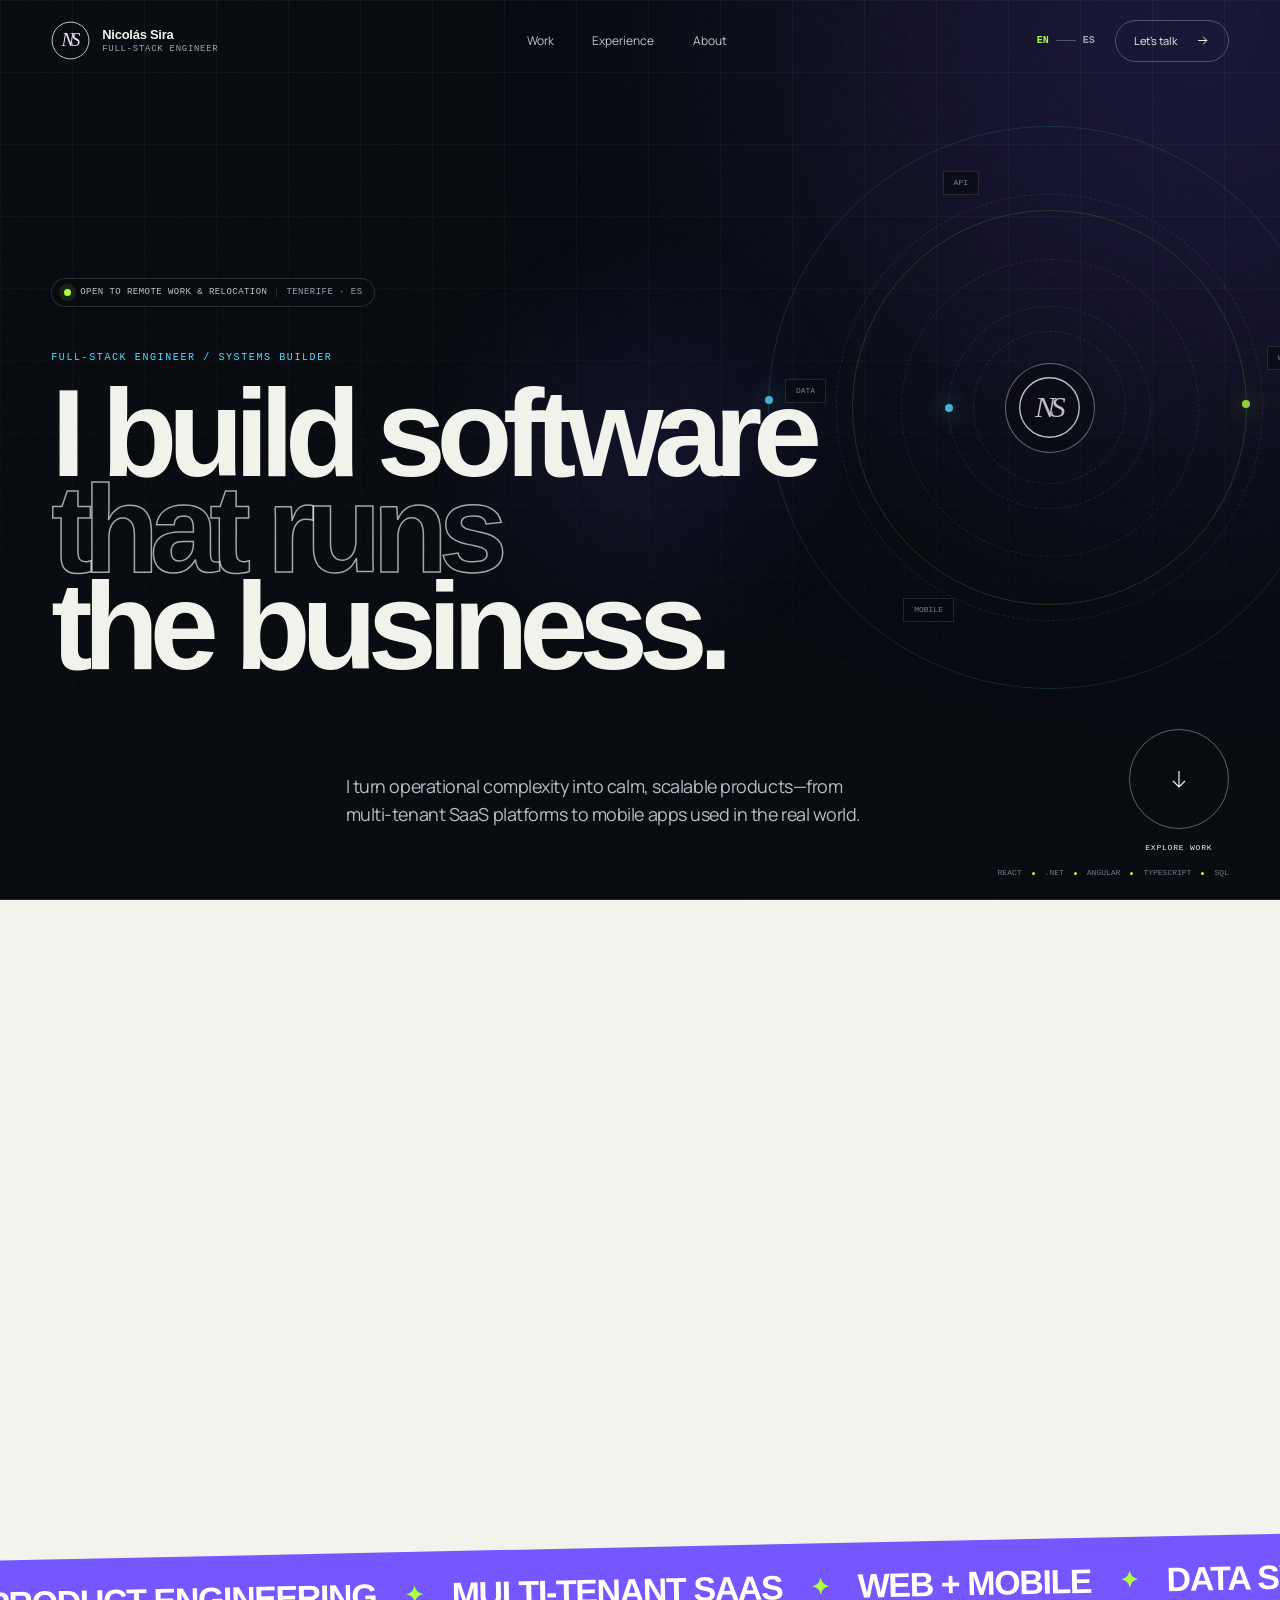
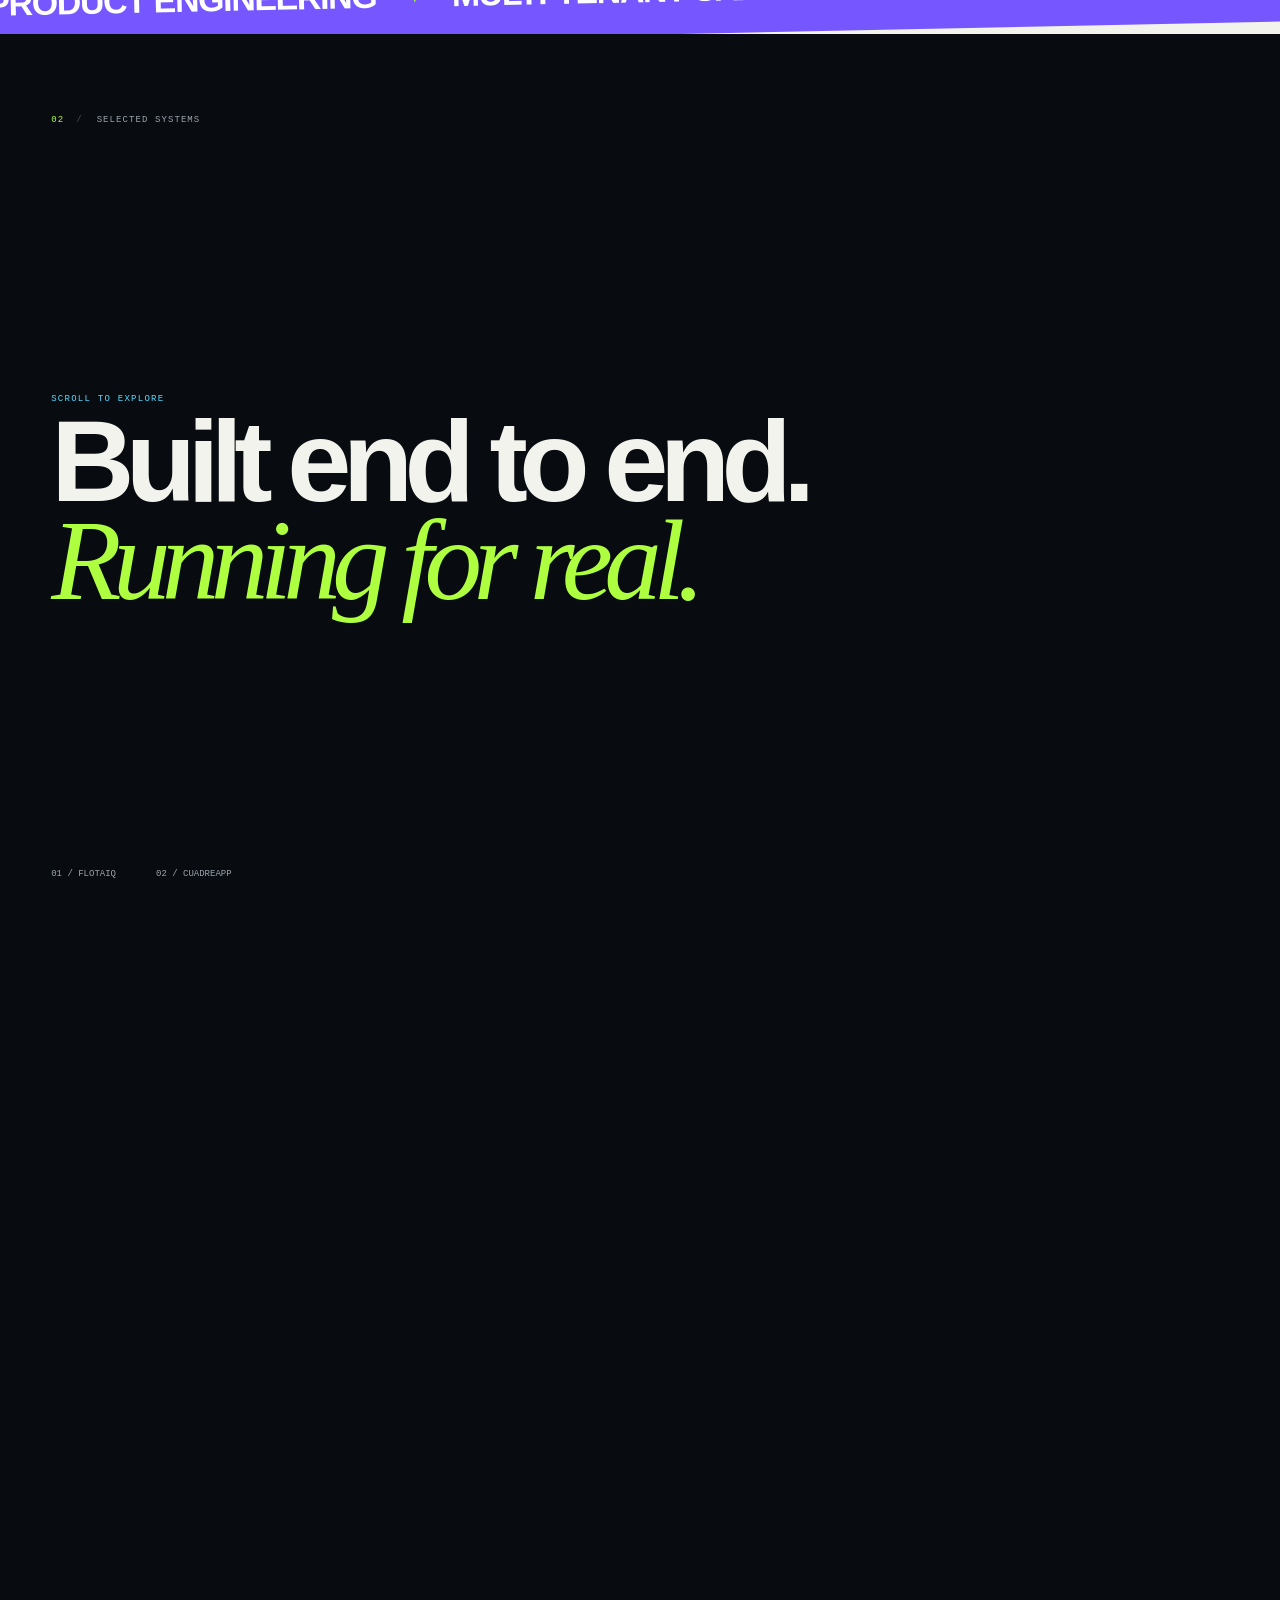
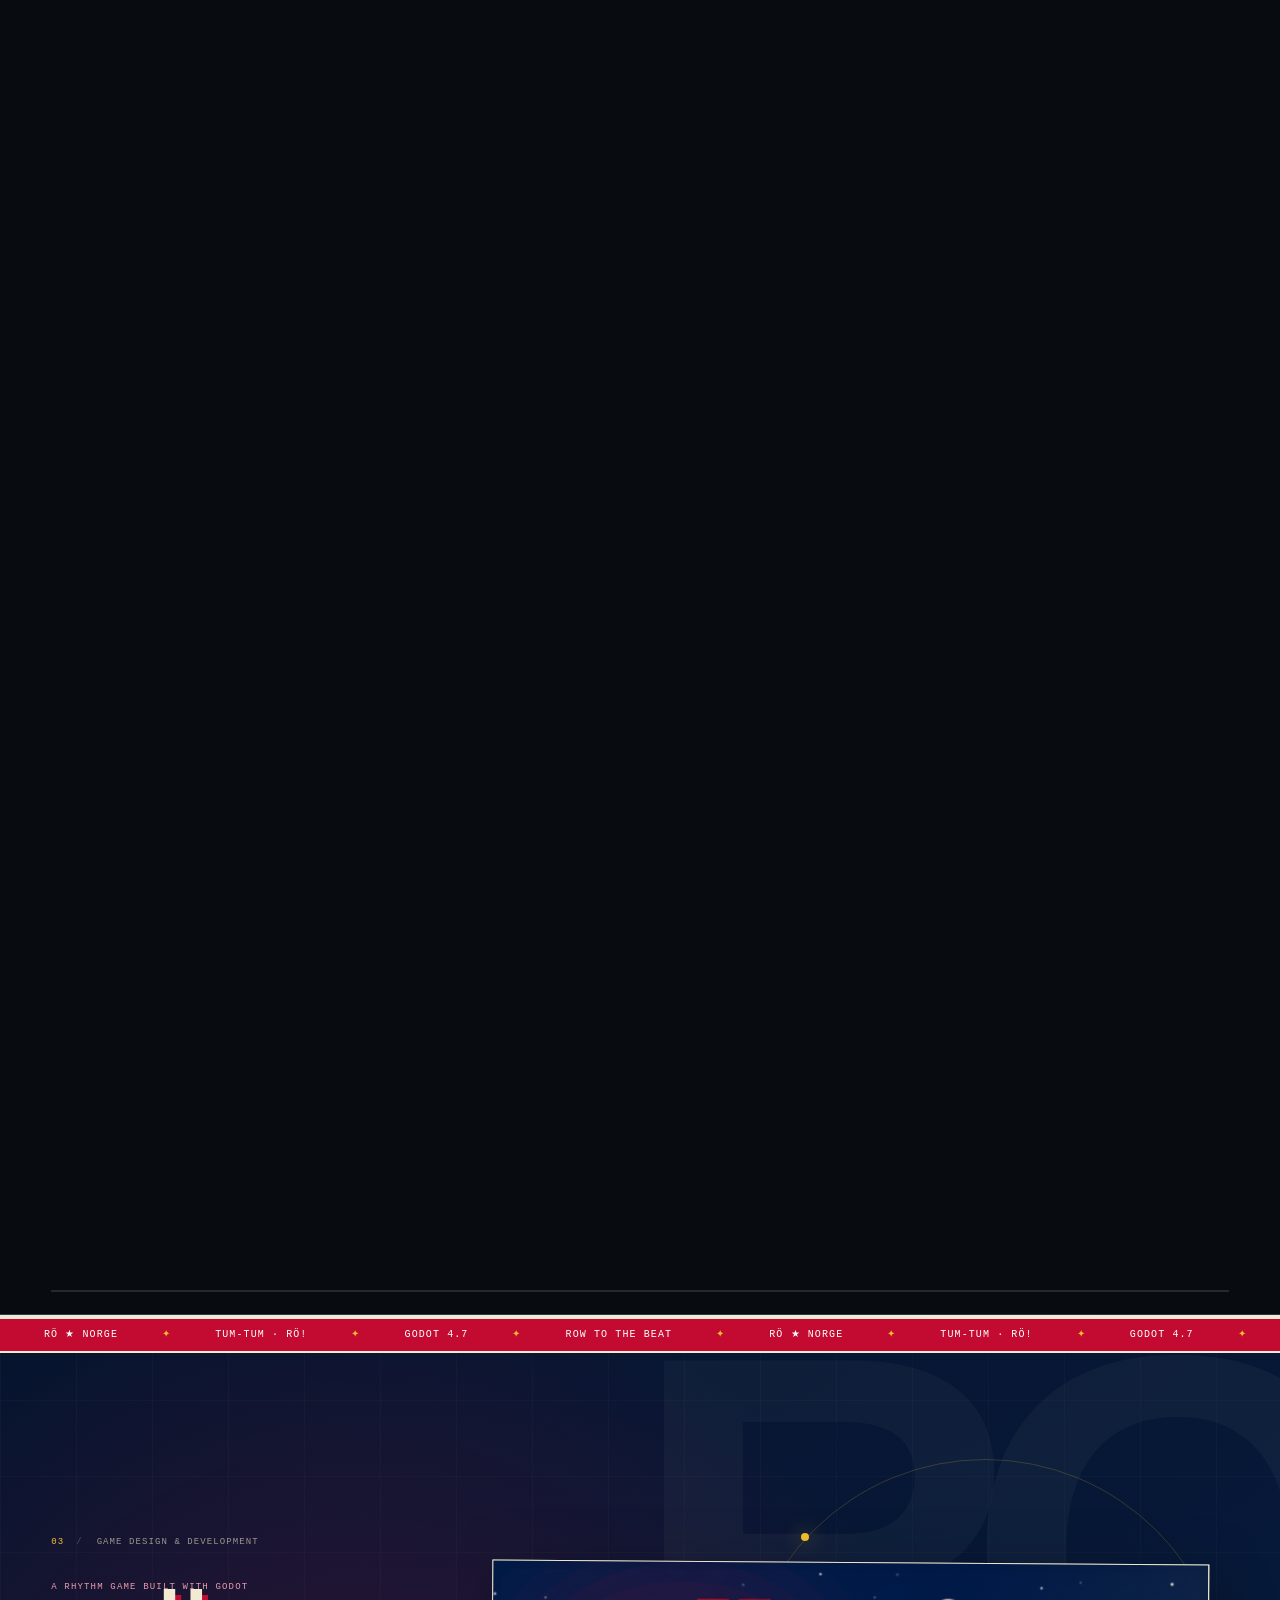
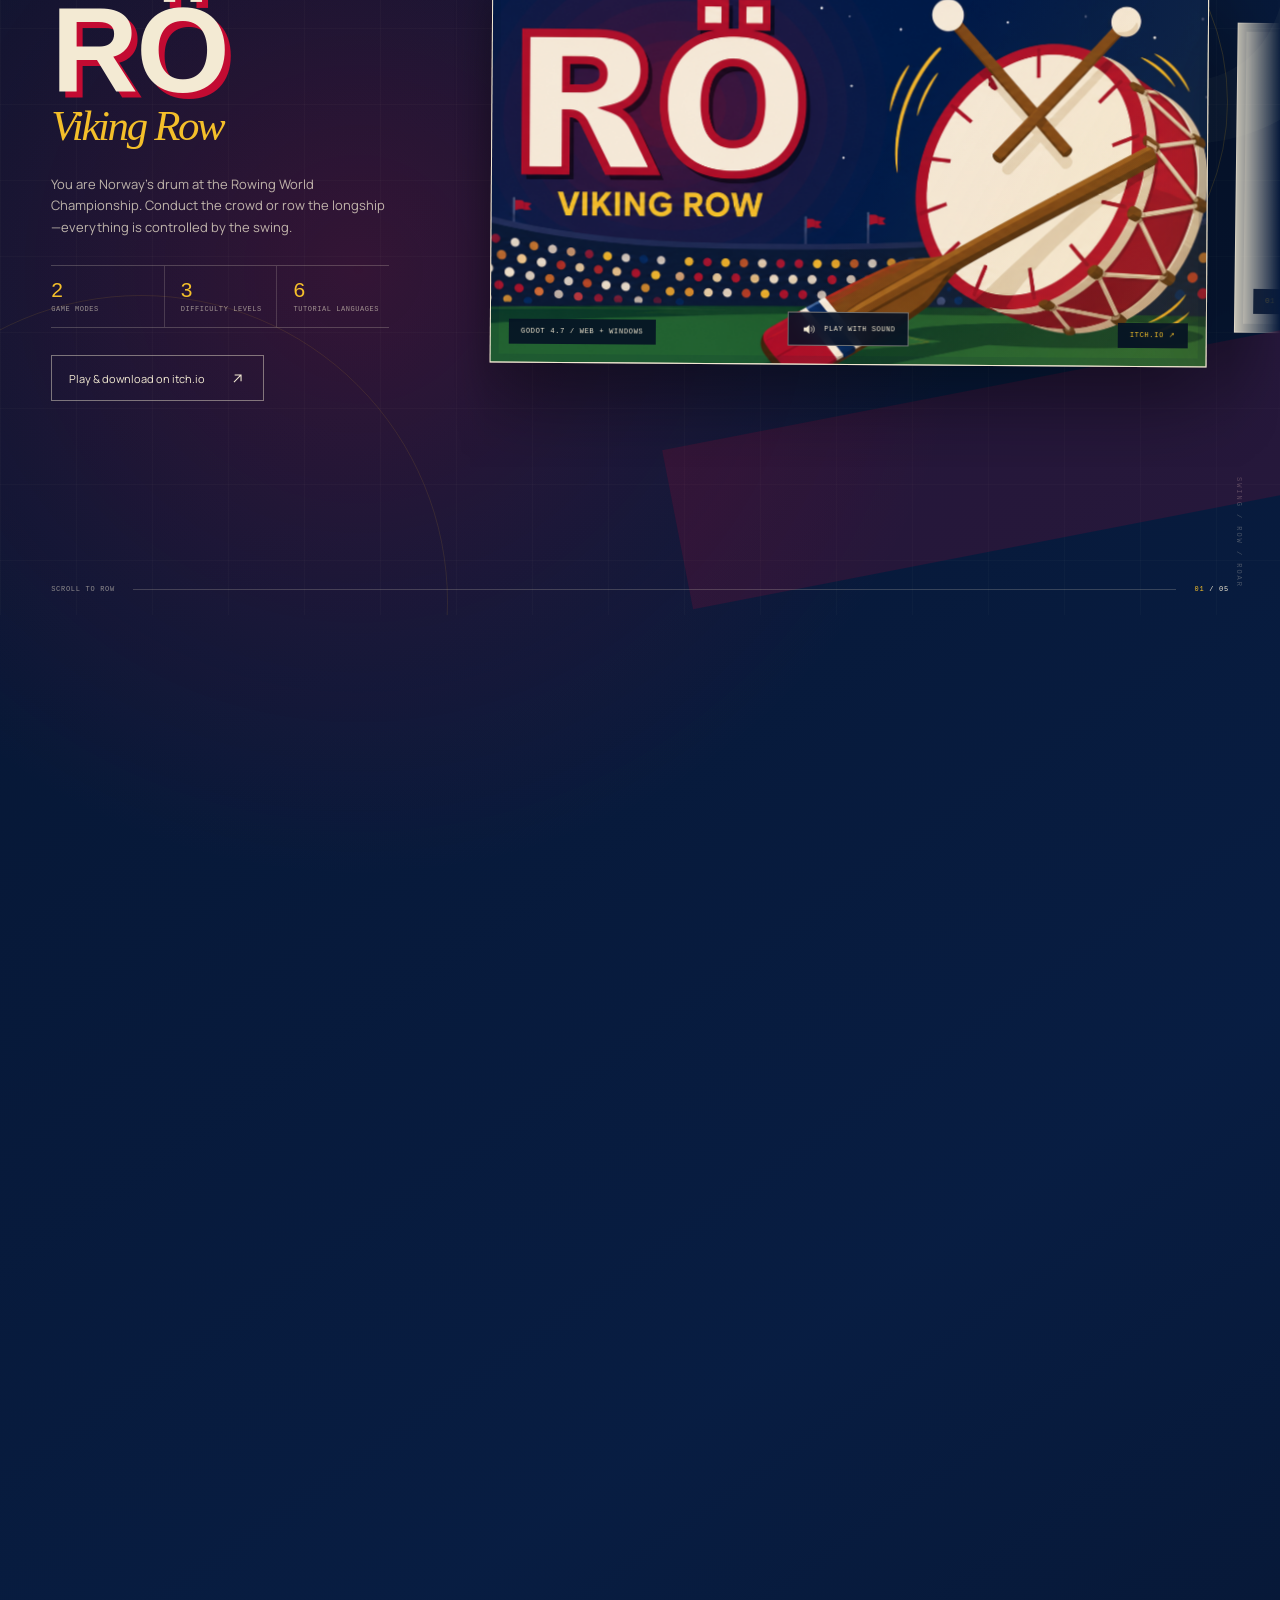
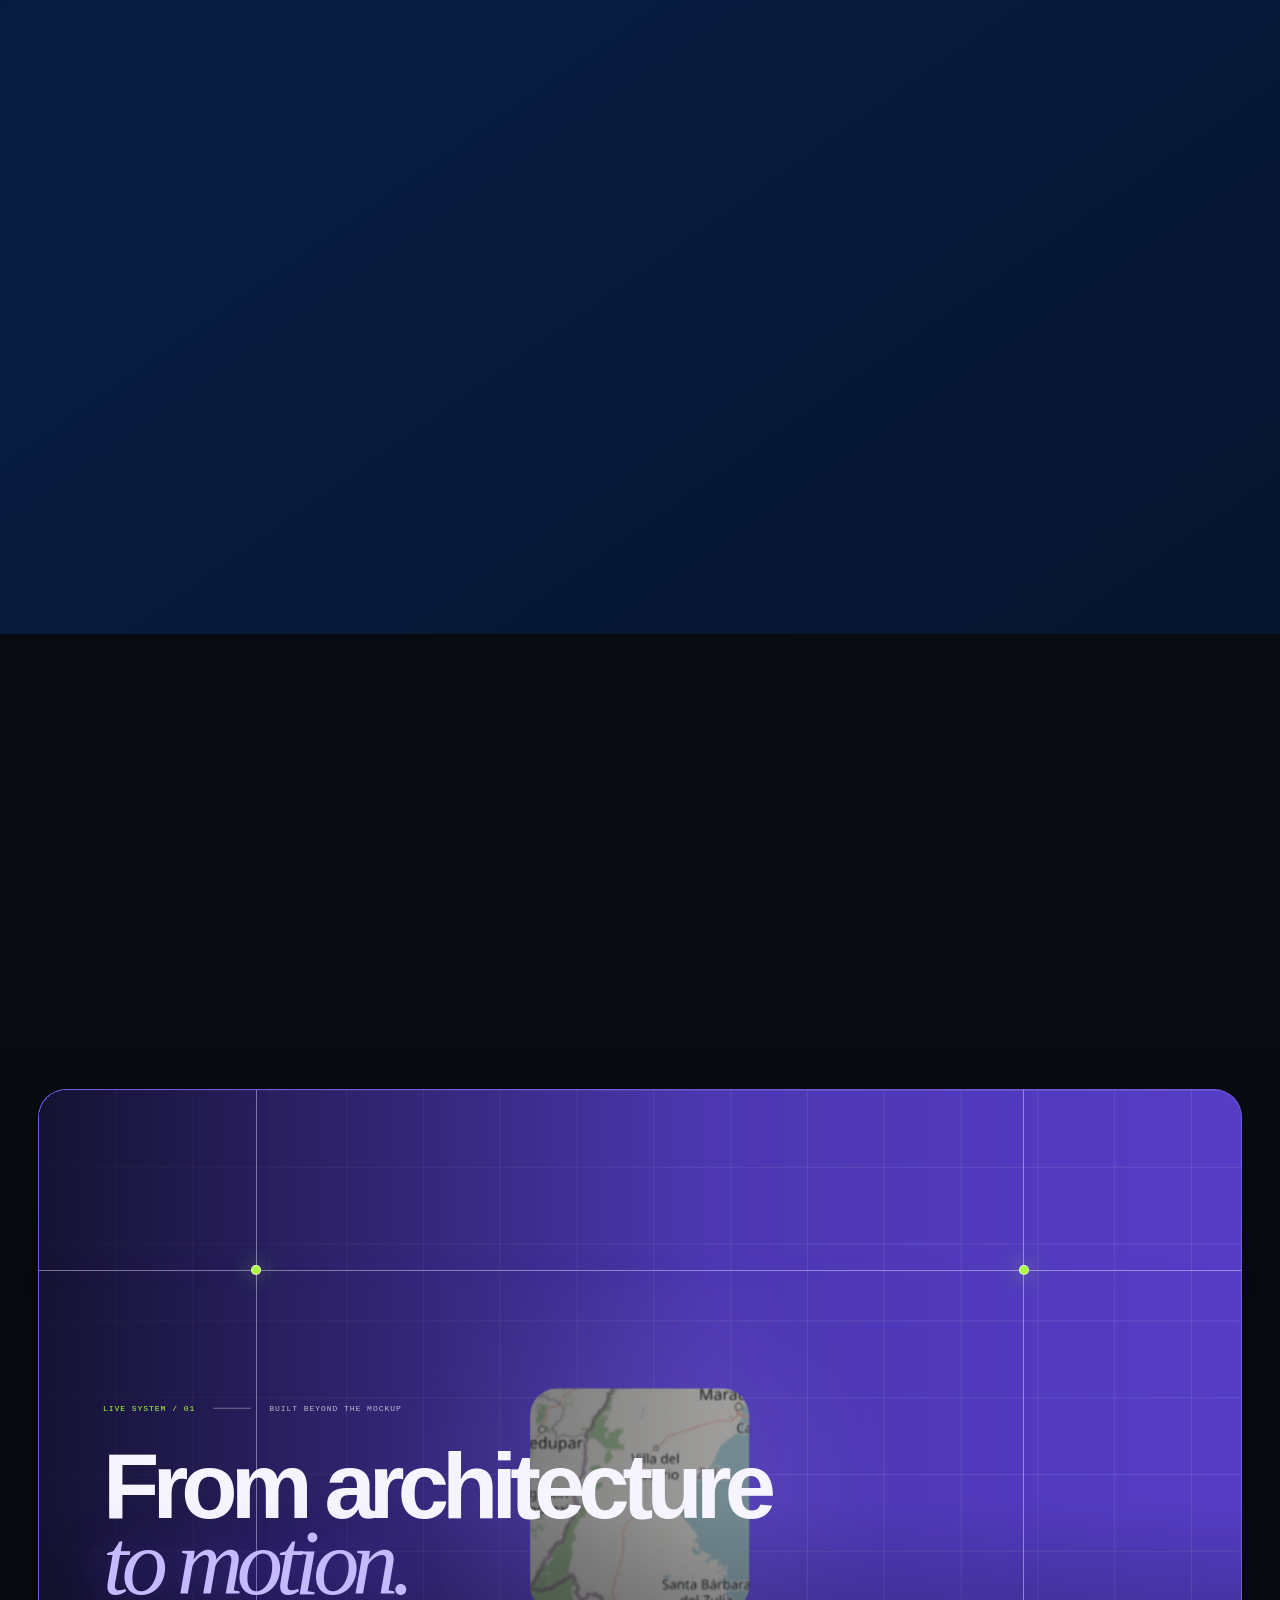
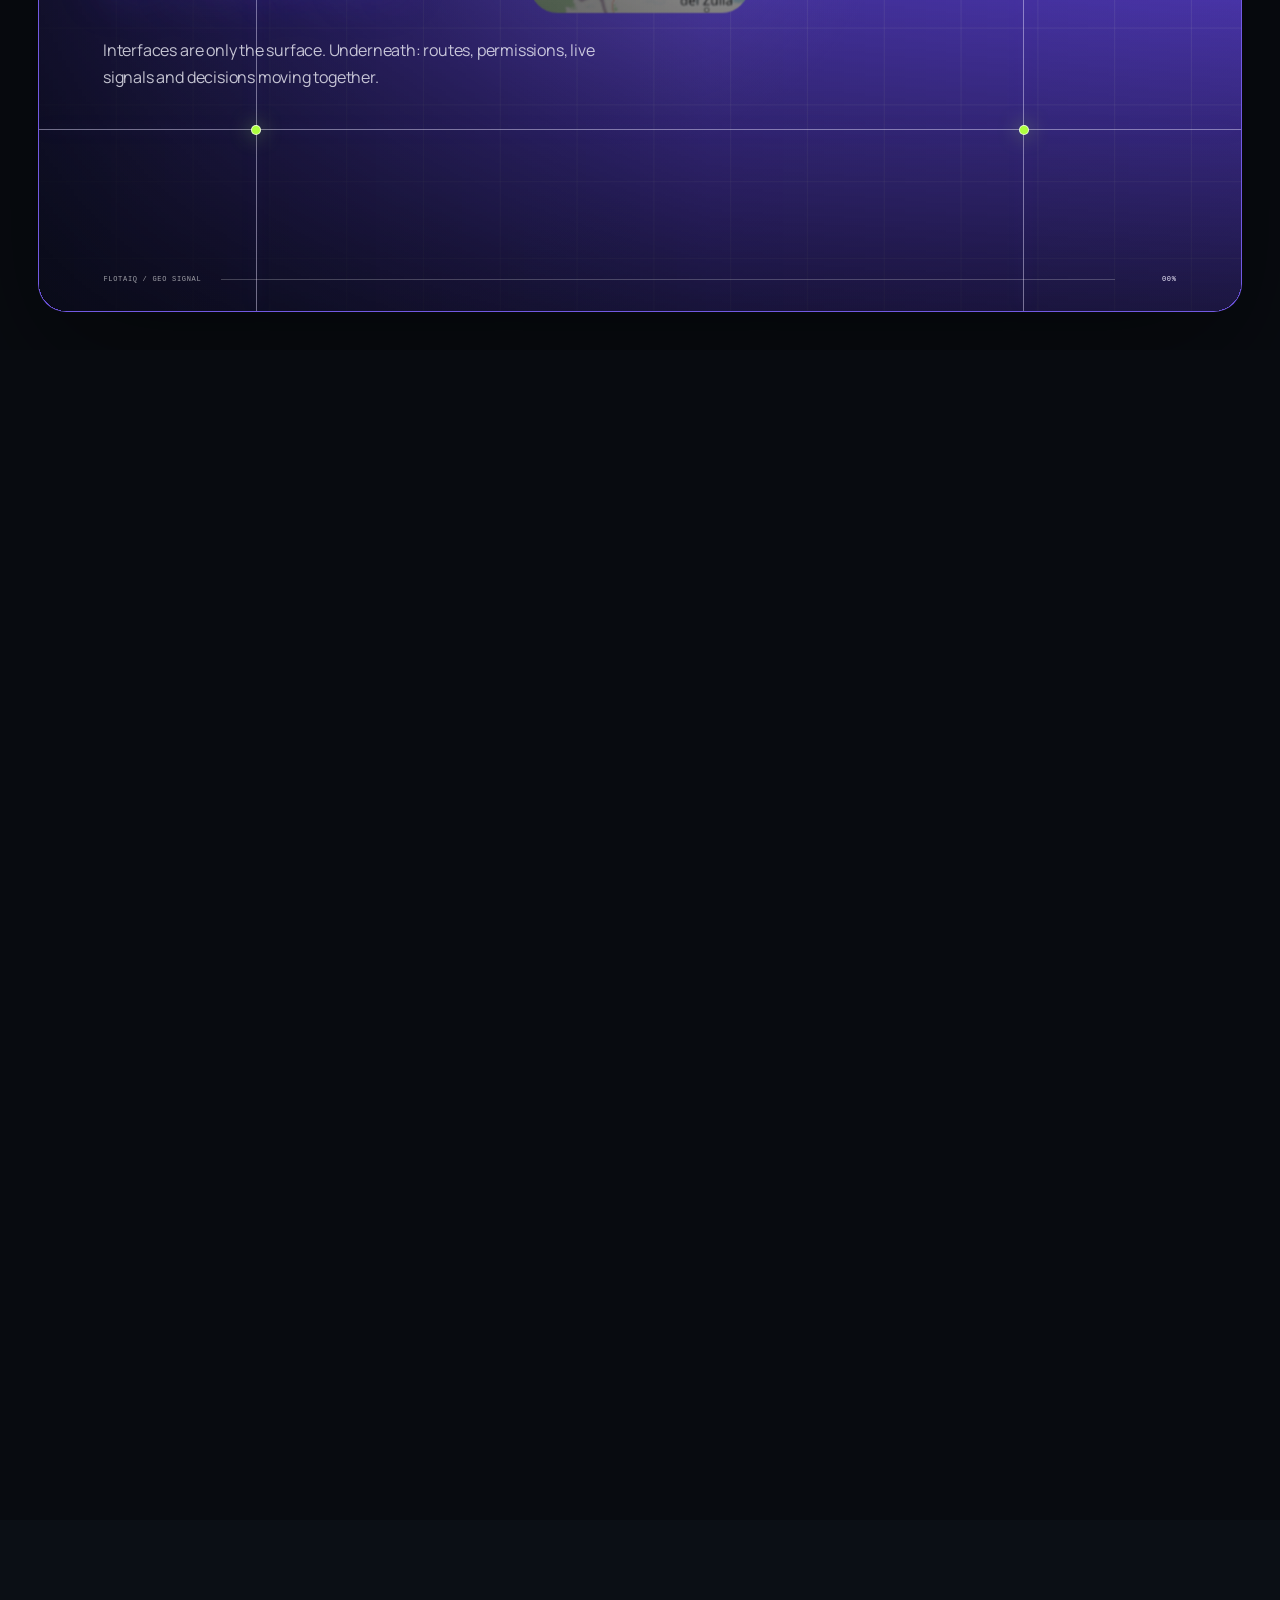
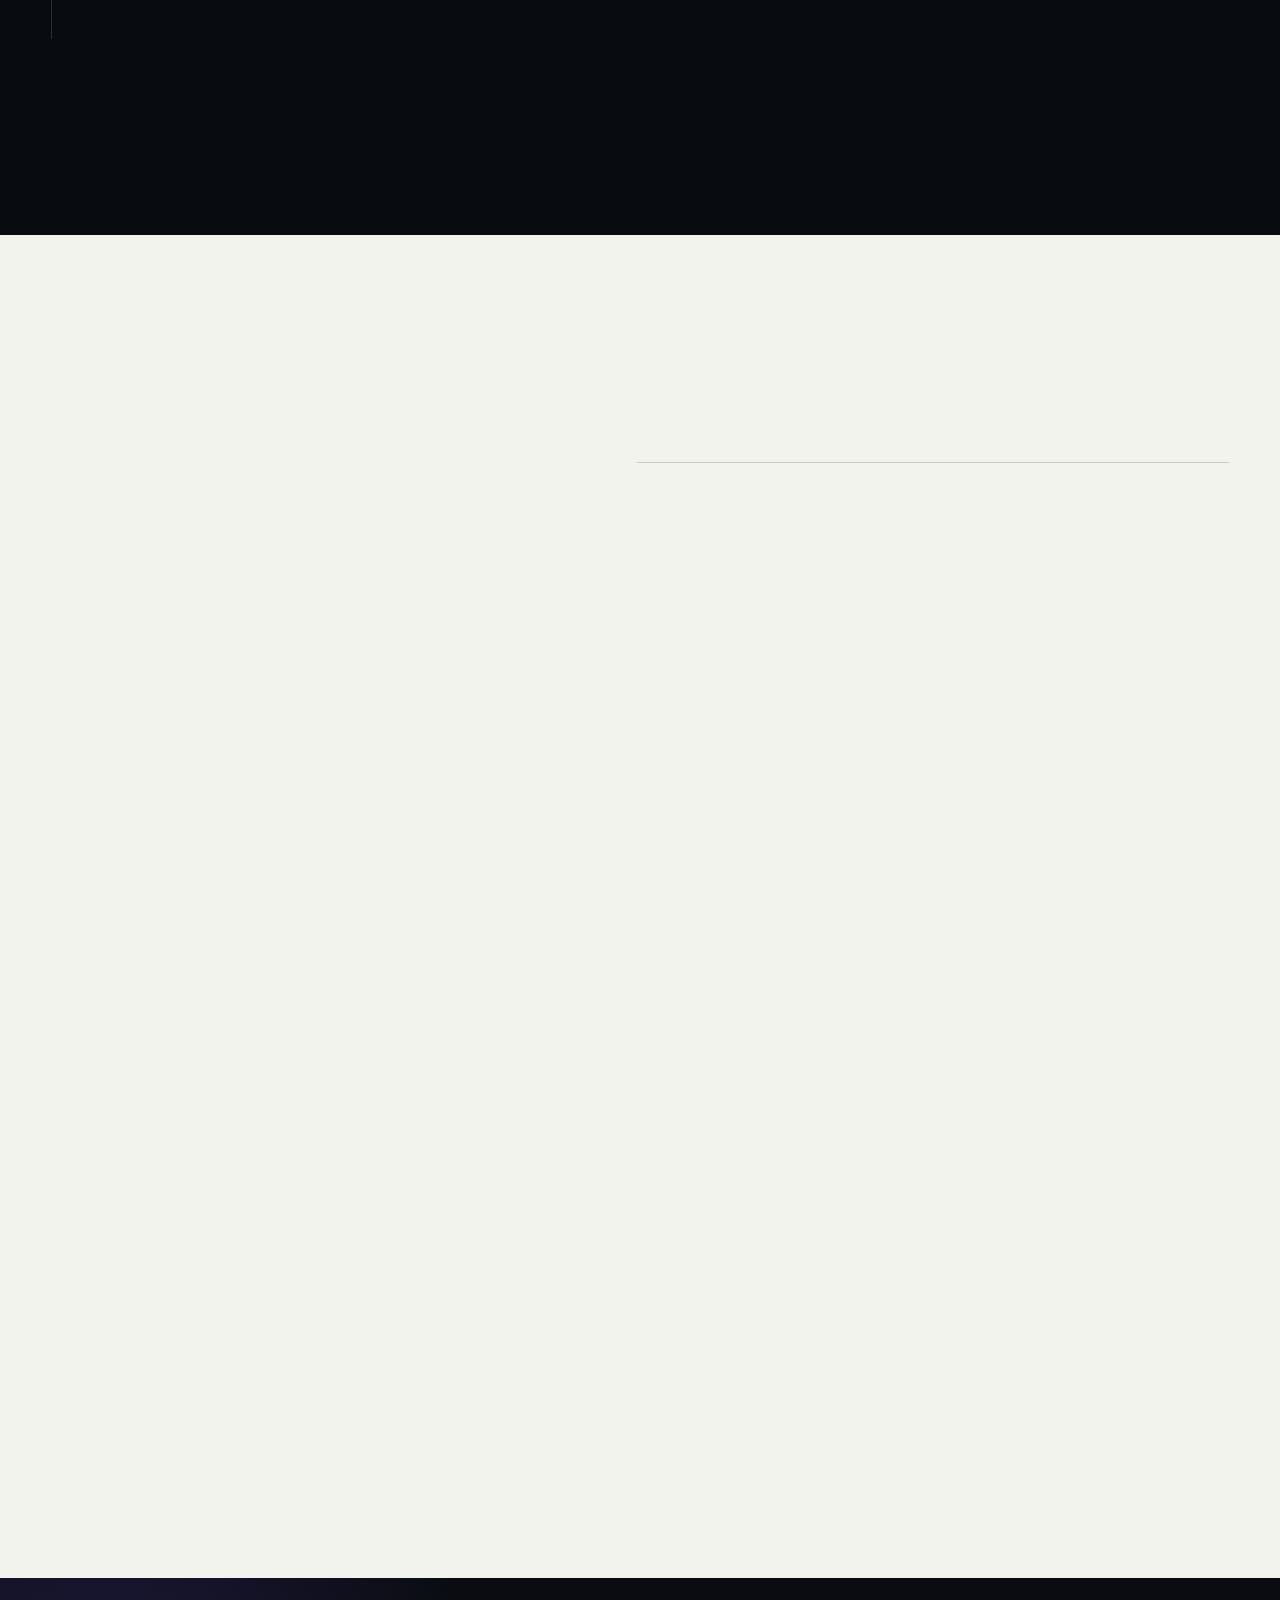
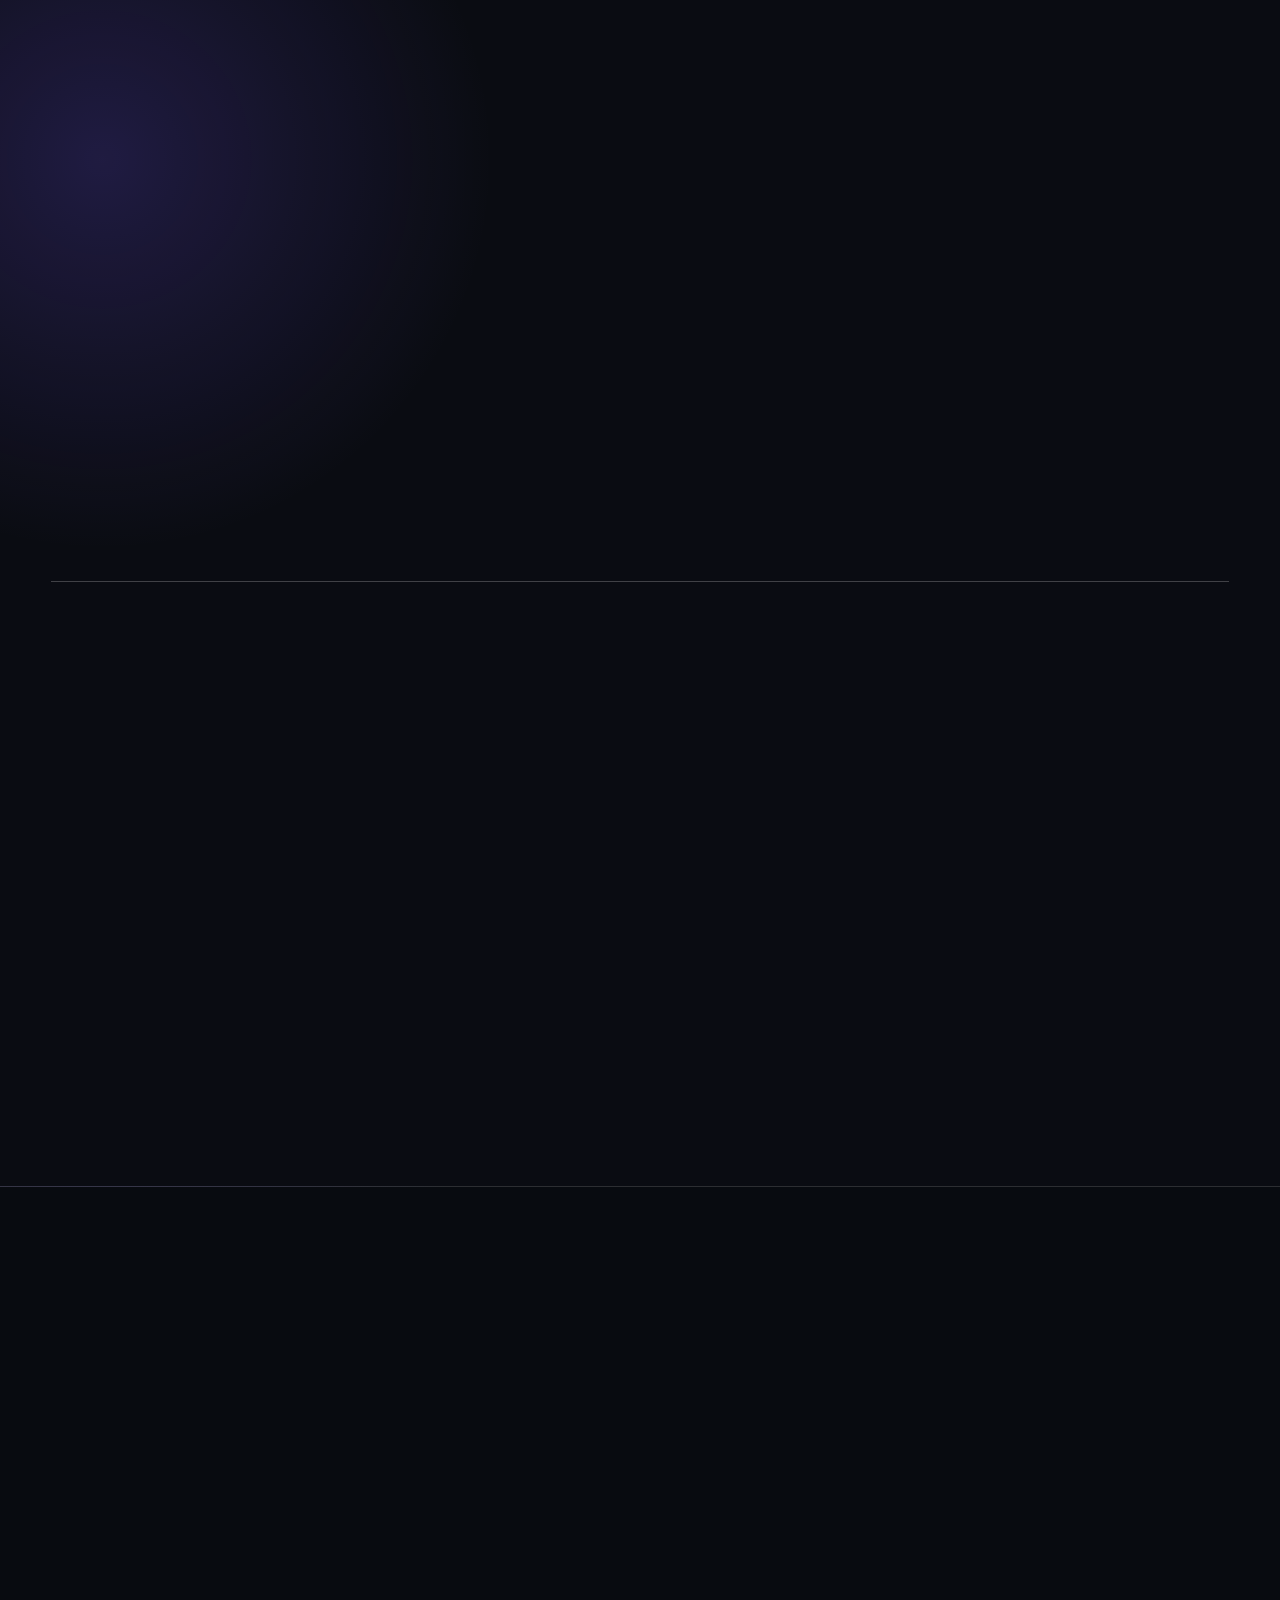
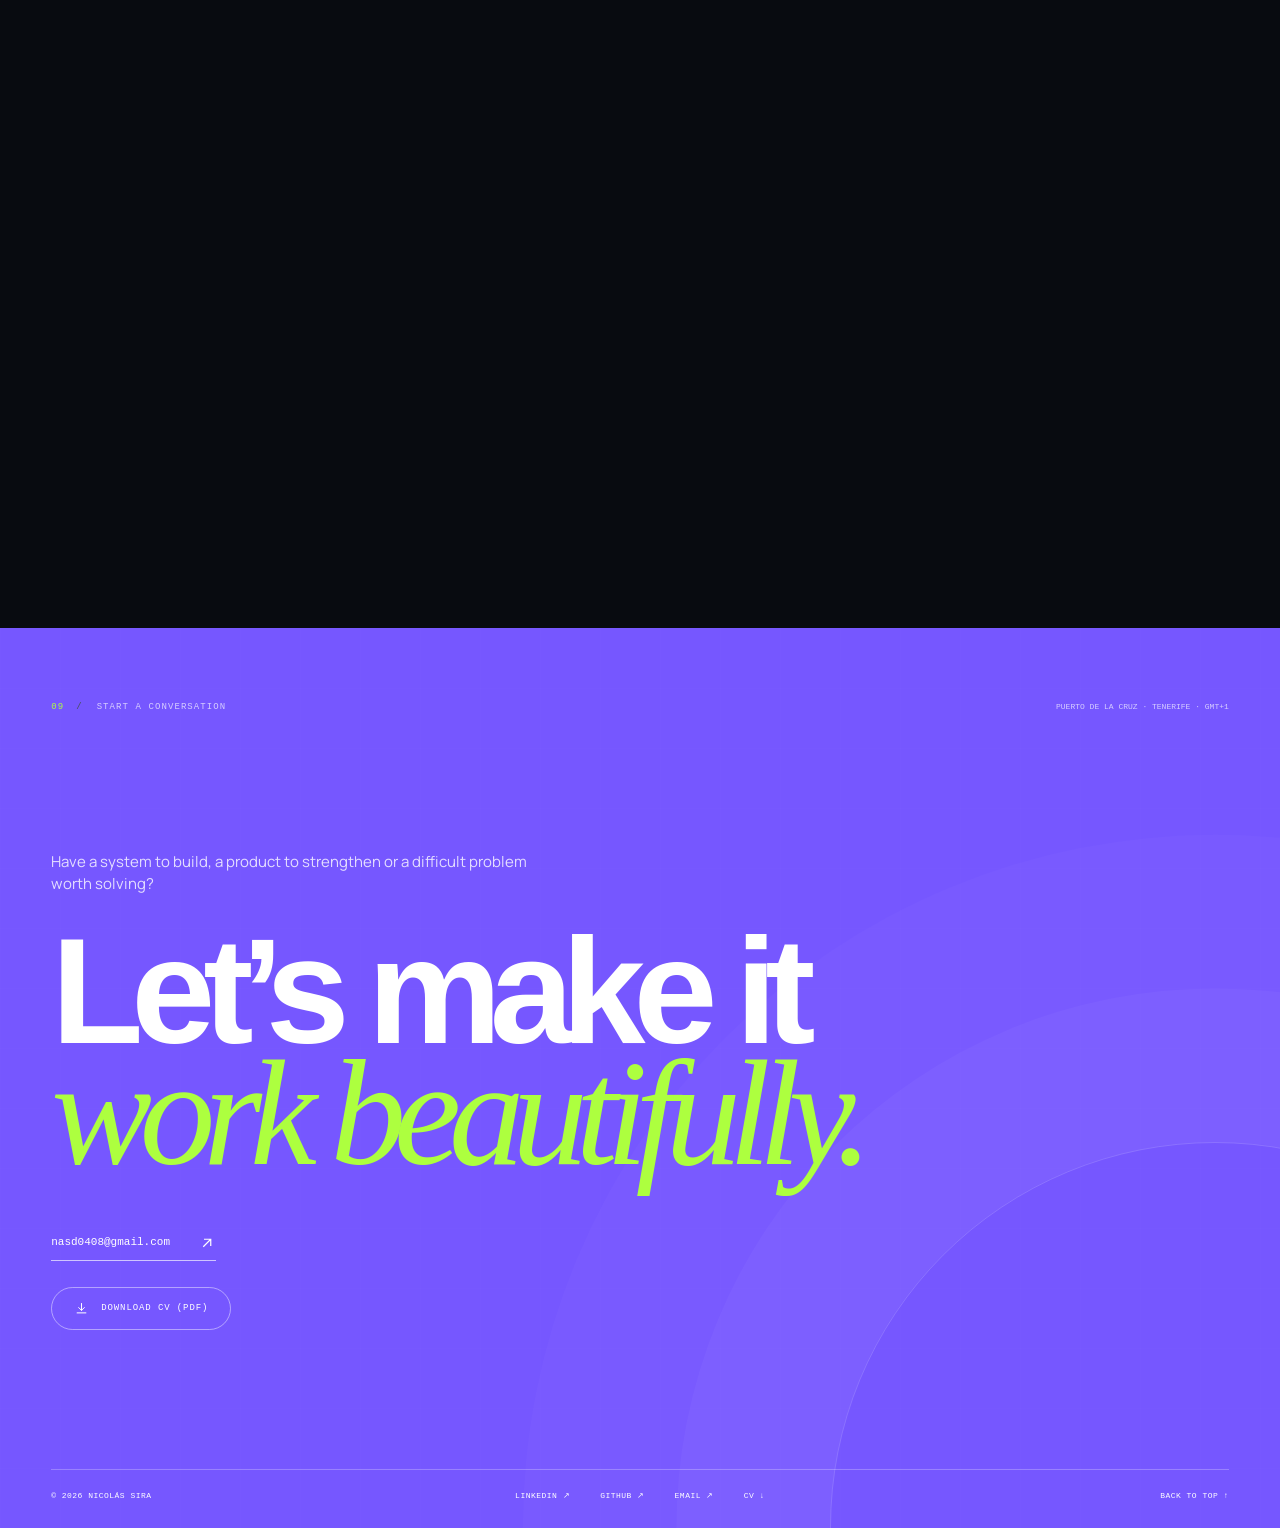
==== index.html @ 5dd97cb7 "Update Vika portfolio link and add CV download Point the editorial portfolio case to its new domain," ====
<!doctype html>
<html lang="en">
<head>
  <meta charset="utf-8">
  <meta name="viewport" content="width=device-width, initial-scale=1">
  <meta name="theme-color" content="#080b10">
  <meta name="description" content="Nicolás Sira — full-stack engineer building operational software, multi-tenant products and reliable digital systems.">
  <meta property="og:title" content="Nicolás Sira — Full-stack engineer">
  <meta property="og:description" content="I build software that runs the business.">
  <meta property="og:type" content="website">
  <meta property="og:url" content="https://nasd0408.github.io/nicolas-sira-portfolio/">
  <meta property="og:site_name" content="Nicolás Sira">
  <meta property="og:locale" content="en_US">
  <meta property="og:locale:alternate" content="es_ES">
  <meta property="og:image" content="https://nasd0408.github.io/nicolas-sira-portfolio/assets/og-image.png">
  <meta property="og:image:width" content="1200">
  <meta property="og:image:height" content="630">
  <meta property="og:image:alt" content="Nicolás Sira — Full-stack engineer. I build software that runs the business.">
  <meta name="twitter:card" content="summary_large_image">
  <meta name="twitter:title" content="Nicolás Sira — Full-stack engineer">
  <meta name="twitter:description" content="I build software that runs the business.">
  <meta name="twitter:image" content="https://nasd0408.github.io/nicolas-sira-portfolio/assets/og-image.png">
  <meta name="author" content="Nicolás Sira">
  <meta name="robots" content="index, follow">
  <title>Nicolás Sira — Full-stack engineer</title>
  <link rel="canonical" href="https://nasd0408.github.io/nicolas-sira-portfolio/">
  <link rel="icon" href="favicon.svg" type="image/svg+xml">
  <link rel="preconnect" href="https://fonts.googleapis.com">
  <link rel="preconnect" href="https://fonts.gstatic.com" crossorigin>
  <link href="https://fonts.googleapis.com/css2?family=Manrope:wght@400;500;600&display=swap" rel="stylesheet">
  <script>document.documentElement.classList.add("js", "is-loading");</script>
  <link rel="stylesheet" href="styles.css">
  <script src="script.js" defer></script>
  <script type="application/ld+json">
  {
    "@context": "https://schema.org",
    "@type": "Person",
    "name": "Nicolás Sira",
    "jobTitle": "Full-stack Engineer",
    "url": "https://nasd0408.github.io/nicolas-sira-portfolio/",
    "image": "https://nasd0408.github.io/nicolas-sira-portfolio/assets/og-image.png",
    "email": "nasd0408@gmail.com",
    "description": "Full-stack engineer building operational software, multi-tenant products and reliable digital systems.",
    "address": {
      "@type": "PostalAddress",
      "addressLocality": "Puerto de la Cruz",
      "addressRegion": "Tenerife",
      "addressCountry": "ES"
    },
    "alumniOf": {
      "@type": "CollegeOrUniversity",
      "name": "Universidad Centroccidental Lisandro Alvarado"
    },
    "knowsLanguage": ["Spanish", "English"],
    "knowsAbout": ["React", ".NET", "Angular", "TypeScript", "React Native", "Godot", "Game Development", "PostgreSQL", "SQL Server", "SignalR"],
    "sameAs": [
      "https://www.linkedin.com/in/nicolas-sira/",
      "https://github.com/nasd0408"
    ]
  }
  </script>
</head>
<body>
  <div class="site-loader" aria-hidden="true">
    <div class="loader-grid"></div>
    <div class="loader-meta">
      <span>PORTFOLIO / 2026</span>
      <span>NS — SYS.01</span>
    </div>
    <div class="loader-identity">
      <img src="assets/ns-mark.svg" alt="">
      <p>Nicolás Sira</p>
      <span>Full-stack systems engineer</span>
    </div>
    <div class="loader-status">
      <span>Initializing experience</span>
      <div class="loader-track"><i></i></div>
      <strong><span class="loader-count">00</span>%</strong>
    </div>
  </div>

  <a class="skip-link" href="#work">Skip to content</a>
  <div class="noise" aria-hidden="true"></div>
  <div class="cursor-glow" aria-hidden="true"></div>
  <div class="cursor-orb" aria-hidden="true"><span>OPEN</span></div>
  <div class="scroll-progress" aria-hidden="true"><span></span></div>

  <header class="site-header">
    <a class="brand" href="#top" aria-label="Nicolás Sira — home">
      <span class="brand-mark"><img src="assets/ns-mark.svg" alt=""></span>
      <span class="brand-status">
        <b>Nicolás Sira</b>
        <small data-i18n="nav.role">Full-stack engineer</small>
      </span>
    </a>

    <nav class="desktop-nav" aria-label="Primary navigation">
      <a href="#work" data-i18n="nav.work">Work</a>
      <a href="#experience" data-i18n="nav.experience">Experience</a>
      <a href="#about" data-i18n="nav.about">About</a>
    </nav>

    <div class="header-actions">
      <button class="lang-toggle" type="button" aria-label="Change language" aria-pressed="false">
        <span data-lang="en">EN</span>
        <i></i>
        <span data-lang="es">ES</span>
      </button>
      <a class="contact-pill" href="#contact">
        <span data-i18n="nav.contact">Let's talk</span>
        <svg viewBox="0 0 24 24" aria-hidden="true"><path d="M5 12h14M13 6l6 6-6 6"/></svg>
      </a>
    </div>
  </header>

  <main id="top">
    <section class="hero">
      <div class="hero-grid" aria-hidden="true"></div>
      <div class="hero-orbit" aria-hidden="true">
        <div class="orbit orbit-one"><span></span></div>
        <div class="orbit orbit-two"><span></span></div>
        <div class="orbit orbit-three"><span></span></div>
        <div class="core"><img src="assets/ns-mark.svg" alt=""></div>
        <div class="signal signal-one">API</div>
        <div class="signal signal-two">WEB</div>
        <div class="signal signal-three">MOBILE</div>
        <div class="signal signal-four">DATA</div>
      </div>

      <div class="hero-copy">
        <div class="availability">
          <span class="pulse"></span>
          <span data-i18n="hero.availability">Open to remote work & relocation</span>
          <span class="availability-location">Tenerife · ES</span>
        </div>

        <h1>
          <span class="hero-kicker" data-i18n="hero.kicker">Full-stack engineer / Systems builder</span>
          <span data-i18n="hero.line1">I build software</span>
          <span class="outline" data-i18n="hero.line2">that runs</span>
          <span data-i18n="hero.line3">the business.</span>
        </h1>

        <div class="hero-bottom">
          <p data-i18n="hero.body">I turn operational complexity into calm, scalable products—from multi-tenant SaaS platforms to mobile apps used in the real world.</p>
          <a class="circle-link" href="#work" aria-label="Explore selected work">
            <svg viewBox="0 0 24 24" aria-hidden="true"><path d="M12 4v16M6 14l6 6 6-6"/></svg>
            <span data-i18n="hero.cta">Explore work</span>
          </a>
        </div>
      </div>

      <div class="hero-rail" aria-hidden="true">
        <span>React</span><i></i><span>.NET</span><i></i><span>Angular</span><i></i><span>TypeScript</span><i></i><span>SQL</span>
      </div>
    </section>

    <section class="manifesto section-pad">
      <div class="eyebrow reveal">
        <span>01</span>
        <span data-i18n="manifesto.label">How I work</span>
      </div>
      <div class="manifesto-grid">
        <h2 class="reveal" data-i18n="manifesto.title">Not just interfaces.<br><em>Operational leverage.</em></h2>
        <div class="manifesto-copy reveal">
          <p data-i18n="manifesto.p1">The most useful software disappears into the work: it keeps data clean, decisions fast and teams moving.</p>
          <p data-i18n="manifesto.p2">I work across product, frontend, backend, infrastructure and data—the whole path from a business problem to a deployed system.</p>
        </div>
      </div>
      <div class="capability-ticker" aria-label="Capabilities">
        <div class="ticker-track">
          <span>PRODUCT ENGINEERING</span><b>✦</b><span>MULTI-TENANT SAAS</span><b>✦</b><span>WEB + MOBILE</span><b>✦</b><span>DATA SYSTEMS</span><b>✦</b>
          <span>PRODUCT ENGINEERING</span><b>✦</b><span>MULTI-TENANT SAAS</span><b>✦</b><span>WEB + MOBILE</span><b>✦</b><span>DATA SYSTEMS</span><b>✦</b>
        </div>
      </div>
    </section>

    <section class="work" id="work">
      <div class="horizontal-sticky">
        <div class="horizontal-track">
          <article class="work-intro panel">
            <div class="panel-inner">
              <div class="eyebrow">
                <span>02</span>
                <span data-i18n="work.label">Selected systems</span>
              </div>
              <div>
                <p class="micro" data-i18n="work.drag">Scroll to explore</p>
                <h2 data-i18n="work.title">Built end to end.<br><em>Running for real.</em></h2>
              </div>
              <div class="work-index">
                <span>01 / FlotaIQ</span>
                <span>02 / CuadreAPP</span>
              </div>
            </div>
          </article>

          <article class="case case-flota panel">
            <div class="case-copy">
              <div class="case-topline">
                <img src="assets/flotaiq-logo.svg" alt="FlotaIQ" width="232" height="64" loading="lazy" decoding="async">
                <span data-i18n="flota.type">Multi-tenant fleet intelligence</span>
              </div>
              <div>
                <div class="case-number">01</div>
                <h3>Flota<span>IQ</span></h3>
                <p data-i18n="flota.summary">A complete operations platform for transport companies—fleet, trips, maintenance, fuel, billing, documents, costs and live alerts in one system.</p>
              </div>
              <div class="case-meta">
                <div><small data-i18n="case.role">Role</small><strong data-i18n="case.solo">Solo product engineer</strong></div>
                <div><small data-i18n="case.stack">Core stack</small><strong>React · .NET 10 · PostgreSQL</strong></div>
              </div>
              <div class="case-links">
                <a href="https://flotaiq.duckdns.org/" target="_blank" rel="noreferrer">
                  <span data-i18n="case.live">Visit live product</span>
                  <svg viewBox="0 0 24 24" aria-hidden="true"><path d="M7 17 17 7M8 7h9v9"/></svg>
                </a>
                <a href="https://github.com/nasd0408/flotaiq" target="_blank" rel="noreferrer">GitHub <span data-i18n="case.private">(private)</span></a>
              </div>
            </div>
            <div class="case-visual flota-visual">
              <div class="screen screen-main">
                <div class="screen-bar"><i></i><i></i><i></i><span>flotaiq / dashboard</span></div>
                <img src="assets/flotaiq-dashboard.png" alt="FlotaIQ main dashboard" width="1918" height="872" loading="lazy" decoding="async">
              </div>
              <div class="screen screen-float">
                <img src="assets/flotaiq-map.png" alt="FlotaIQ fleet map" width="1918" height="875" loading="lazy" decoding="async">
              </div>
              <div class="tech-stamp stamp-one">REALTIME<br><b>SIGNALR</b></div>
              <div class="tech-stamp stamp-two">TENANT<br><b>ISOLATION</b></div>
            </div>
          </article>

          <article class="case case-cuadre panel">
            <div class="case-copy">
              <div class="case-topline">
                <div class="cuadre-mini"><img src="assets/cuadre-logo.png" alt="CuadreAPP" width="1024" height="1024" loading="lazy" decoding="async"></div>
                <span data-i18n="cuadre.type">Business OS for beauty professionals</span>
              </div>
              <div>
                <div class="case-number">02</div>
                <h3>Cuadre<span>APP</span></h3>
                <p data-i18n="cuadre.summary">A mobile-first platform for beauty businesses: appointments, clients, debt, payroll, services, reminders, reports and offline-first synchronization.</p>
              </div>
              <div class="case-meta">
                <div><small data-i18n="case.role">Role</small><strong data-i18n="case.solo">Solo product engineer</strong></div>
                <div><small data-i18n="case.stack">Core stack</small><strong>React Native · Expo · .NET 10</strong></div>
              </div>
              <div class="case-links">
                <a href="https://cuadreapp.duckdns.org/" target="_blank" rel="noreferrer">
                  <span data-i18n="case.website">Product website</span>
                  <svg viewBox="0 0 24 24" aria-hidden="true"><path d="M7 17 17 7M8 7h9v9"/></svg>
                </a>
                <a href="https://play.google.com/store/apps/details?id=com.nicolassira.cuadreapp&hl=es_419" target="_blank" rel="noreferrer">Google Play ↗</a>
              </div>
            </div>
            <div class="case-visual cuadre-visual">
              <div class="phone phone-one"><img src="assets/cuadre-dashboard.png" alt="CuadreAPP dashboard" width="1080" height="2424" loading="lazy" decoding="async"></div>
              <div class="phone phone-two"><img src="assets/cuadre-calendar.png" alt="CuadreAPP calendar" width="1080" height="2424" loading="lazy" decoding="async"></div>
              <div class="release-badge">
                <span>100+</span>
                <small data-i18n="cuadre.downloads">Play Store downloads</small>
              </div>
              <div class="offline-badge"><i></i><span data-i18n="cuadre.offline">Works offline.<br>Syncs when connected.</span></div>
            </div>
          </article>
        </div>
        <div class="horizontal-meter" aria-hidden="true"><span></span></div>
      </div>
    </section>

    <section class="ro-game" id="ro" aria-labelledby="ro-title">
      <div class="ro-sticky">
        <div class="ro-ribbon" aria-hidden="true">
          <div class="ro-ribbon-track">
            <span>RÖ ★ NORGE</span><span>TUM-TUM · RÖ!</span><span>GODOT 4.7</span><span>ROW TO THE BEAT</span>
            <span>RÖ ★ NORGE</span><span>TUM-TUM · RÖ!</span><span>GODOT 4.7</span><span>ROW TO THE BEAT</span>
          </div>
        </div>

        <div class="ro-parallax" aria-hidden="true">
          <span class="ro-ghost">RÖ</span>
          <i class="ro-ring ro-ring-one"></i>
          <i class="ro-ring ro-ring-two"></i>
          <b>SWING / ROW / ROAR</b>
        </div>

        <div class="ro-scroll-main">
          <div class="ro-copy">
            <div class="eyebrow ro-eyebrow">
              <span>03</span>
              <span data-i18n="game.label">Game design & development</span>
            </div>
            <p class="ro-kicker" data-i18n="game.kicker">A rhythm game built with Godot</p>
            <h2 id="ro-title"><span>RÖ</span><em>Viking Row</em></h2>
            <p class="ro-summary" data-i18n="game.body">You are Norway's drum at the Rowing World Championship. Conduct the crowd or row the longship—everything is controlled by the swing.</p>

            <div class="ro-facts">
              <div><strong>2</strong><span data-i18n="game.modes">Game modes</span></div>
              <div><strong>3</strong><span data-i18n="game.difficulties">Difficulty levels</span></div>
              <div><strong>6</strong><span data-i18n="game.languages">Tutorial languages</span></div>
            </div>

            <a class="ro-cta" href="https://nasd0408.itch.io/ro-viking-row" target="_blank" rel="noreferrer">
              <span data-i18n="game.cta">Play & download on itch.io</span>
              <svg viewBox="0 0 24 24" aria-hidden="true"><path d="M7 17 17 7M8 7h9v9"/></svg>
            </a>
          </div>

          <div class="ro-viewport">
            <div class="ro-track">
              <div class="ro-frame ro-frame-cover ro-video-frame">
                <video class="ro-game-video" poster="assets/ro-cover.png" muted loop playsinline preload="metadata" aria-label="RÖ: Viking Row gameplay">
                  <source src="assets/ro-gameplay.mp4" type="video/mp4">
                </video>
                <span class="ro-frame-tag">GODOT 4.7 / WEB + WINDOWS</span>
                <button class="ro-sound-toggle" type="button" aria-pressed="false">
                  <svg viewBox="0 0 24 24" aria-hidden="true"><path d="M5 9v6h4l5 4V5L9 9H5Z"/><path class="sound-wave" d="M17 9c1.4 1.7 1.4 4.3 0 6M19.5 6.5c3 3 3 8 0 11"/></svg>
                  <strong data-i18n="game.sound">Play with sound</strong>
                </button>
                <a class="ro-frame-open" href="https://nasd0408.itch.io/ro-viking-row" target="_blank" rel="noreferrer" aria-label="Open RÖ: Viking Row on itch.io">ITCH.IO ↗</a>
              </div>
              <figure class="ro-frame">
                <img src="assets/ro-conduct.png" alt="RÖ conductor mode with a packed stadium" width="1280" height="720" loading="lazy" decoding="async">
                <figcaption><span>01</span><strong data-i18n="game.conduct">DIRIGER! — Conduct the crowd</strong></figcaption>
              </figure>
              <figure class="ro-frame">
                <img src="assets/ro-row.png" alt="RÖ rowing mode with a Viking longship" width="1280" height="720" loading="lazy" decoding="async">
                <figcaption><span>02</span><strong data-i18n="game.row">RO! — Row to the beat</strong></figcaption>
              </figure>
              <figure class="ro-frame">
                <img src="assets/ro-menu.png" alt="RÖ game mode selection screen" width="1280" height="720" loading="lazy" decoding="async">
                <figcaption><span>03</span><strong>MODE SELECT / RÖ</strong></figcaption>
              </figure>
              <figure class="ro-frame">
                <img src="assets/ro-gameplay.png" alt="RÖ conductor gameplay on Ragnarök difficulty" width="1280" height="720" loading="lazy" decoding="async">
                <figcaption><span>04</span><strong>RAGNARÖK / PERFECT SWING</strong></figcaption>
              </figure>
            </div>
          </div>
        </div>

        <div class="ro-scroll-readout" aria-hidden="true">
          <span data-i18n="game.scroll">Scroll to row</span>
          <b><i></i></b>
          <strong><span class="ro-progress-count">01</span> / 05</strong>
        </div>
      </div>
    </section>

    <section class="also-shipped">
      <div class="web-work reveal">
        <div class="web-work-title">
          <span data-i18n="web.label">Also shipped</span>
          <p data-i18n="web.body">Focused web experiences for businesses and people.</p>
        </div>
        <a href="https://tortenerife.com/" target="_blank" rel="noreferrer"><span>01</span><strong>Tor Tenerife</strong><small>WordPress · tortenerife.com</small><b>↗</b></a>
        <a href="https://berjaviks.netlify.app/" target="_blank" rel="noreferrer"><span>02</span><strong data-i18n="web.editorialTitle">Editorial Portfolio</strong><small data-i18n="web.portfolio">Independent model portfolio</small><b>↗</b></a>
      </div>
    </section>

    <section class="build-reveal" id="build-reveal" aria-labelledby="build-reveal-title">
      <div class="build-reveal-sticky">
        <div class="build-reveal-stage">
          <div class="build-reveal-image">
            <img src="assets/flotaiq-map.png" alt="FlotaIQ fleet map showing live routes across Venezuela" width="1918" height="872" loading="lazy" decoding="async">
          </div>
          <div class="build-reveal-scrim" aria-hidden="true"></div>
          <div class="build-scaffold" aria-hidden="true">
            <span class="scaffold-line line-v-one"></span>
            <span class="scaffold-line line-v-two"></span>
            <span class="scaffold-line line-h-one"></span>
            <span class="scaffold-line line-h-two"></span>
            <i class="scaffold-node node-one"></i>
            <i class="scaffold-node node-two"></i>
            <i class="scaffold-node node-three"></i>
            <i class="scaffold-node node-four"></i>
          </div>
          <div class="build-reveal-copy">
            <div class="build-reveal-kicker">
              <span>LIVE SYSTEM / 01</span>
              <span data-i18n="reveal.status">Built beyond the mockup</span>
            </div>
            <h2 id="build-reveal-title" data-i18n="reveal.title">From architecture<br><em>to motion.</em></h2>
            <p data-i18n="reveal.body">Interfaces are only the surface. Underneath: routes, permissions, live signals and decisions moving together.</p>
          </div>
          <div class="build-reveal-readout" aria-hidden="true">
            <span>FLOTAIQ / GEO SIGNAL</span>
            <b><i></i></b>
            <span class="reveal-percent">00%</span>
          </div>
        </div>
      </div>
    </section>

    <section class="architecture section-pad">
      <div class="eyebrow reveal">
        <span>04</span>
        <span data-i18n="architecture.label">Under the interface</span>
      </div>
      <div class="architecture-head">
        <h2 class="reveal" data-i18n="architecture.title">I care about what users see.<br><em>And everything they don't.</em></h2>
        <p class="reveal" data-i18n="architecture.body">Reliable software is a chain. Every layer needs to hold.</p>
      </div>
      <div class="system-map reveal">
        <div class="map-line" aria-hidden="true"></div>
        <div class="system-node">
          <span>01</span>
          <i class="node-icon">◫</i>
          <h3 data-i18n="architecture.product">Product</h3>
          <p data-i18n="architecture.productText">Flows shaped around real operations—not feature lists.</p>
        </div>
        <div class="system-node">
          <span>02</span>
          <i class="node-icon">&lt;/&gt;</i>
          <h3 data-i18n="architecture.interface">Interface</h3>
          <p>React · Angular · TypeScript · React Native</p>
        </div>
        <div class="system-node">
          <span>03</span>
          <i class="node-icon">{ }</i>
          <h3 data-i18n="architecture.logic">Systems</h3>
          <p>.NET · REST APIs · JWT · SignalR · Cypress</p>
        </div>
        <div class="system-node">
          <span>04</span>
          <i class="node-icon">⌁</i>
          <h3 data-i18n="architecture.data">Data & delivery</h3>
          <p>PostgreSQL · SQL Server · IIS · DigitalOcean</p>
        </div>
      </div>
    </section>

    <section class="skills section-pad" id="skills">
      <div class="eyebrow reveal">
        <span>05</span>
        <span data-i18n="skills.label">Toolbox</span>
      </div>
      <div class="skills-head">
        <h2 class="reveal" data-i18n="skills.title">Chosen for the job.<br><em>Proven in production.</em></h2>
        <p class="reveal" data-i18n="skills.body">A working stack, not a trophy shelf—what I use to design, build, test and run real systems.</p>
      </div>
      <div class="skills-grid">
        <div class="skill-group reveal">
          <small data-i18n="skills.languages">Languages</small>
          <div><span>C#</span><span>TypeScript</span><span>JavaScript</span><span>SQL</span><span>Python</span></div>
        </div>
        <div class="skill-group reveal">
          <small data-i18n="skills.frontend">Frontend & mobile</small>
          <div><span>React</span><span>Angular</span><span>React Native · Expo</span></div>
        </div>
        <div class="skill-group reveal">
          <small data-i18n="skills.backend">Backend</small>
          <div><span>.NET · ASP.NET</span><span>REST APIs</span><span>SignalR</span><span>Node.js</span></div>
        </div>
        <div class="skill-group reveal">
          <small data-i18n="skills.data">Data & BI</small>
          <div><span>PostgreSQL</span><span>SQL Server</span><span>Power BI</span></div>
        </div>
        <div class="skill-group reveal">
          <small data-i18n="skills.cloud">Cloud & delivery</small>
          <div><span>DigitalOcean</span><span>AWS</span><span>Azure</span><span>IIS</span><span>Git</span></div>
        </div>
        <div class="skill-group reveal">
          <small data-i18n="skills.quality">Quality</small>
          <div><span>Cypress · E2E</span><span>QA Automation</span></div>
        </div>
      </div>
      <p class="skills-note reveal" data-i18n="skills.note">Also at home in Odoo & SAINT ERP operations · SUSCERTE 2023 — computer forensics & cybersecurity fundamentals</p>
    </section>

    <section class="experience section-pad" id="experience">
      <div class="eyebrow reveal">
        <span>06</span>
        <span data-i18n="experience.label">Experience log</span>
      </div>
      <div class="experience-layout">
        <div class="experience-title reveal">
          <h2 data-i18n="experience.title">From keeping a company online<br><em>to building its next system.</em></h2>
          <p data-i18n="experience.subtitle">Engineering shaped by ownership, not narrow job descriptions.</p>
        </div>
        <div class="timeline">
          <article class="timeline-item reveal">
            <div class="timeline-date"><span data-i18n="experience.present">Present</span><small>07.2025 — NOW</small></div>
            <div class="timeline-role">
              <div>
                <h3 data-i18n="agile.role">Full-stack Developer</h3>
                <p>Agile Check · <span data-i18n="remote">Remote</span></p>
              </div>
              <span class="timeline-index">01</span>
            </div>
            <div class="timeline-detail">
              <p data-i18n="agile.body">Building compliance software across C#/.NET, Angular and SQL Server; deploying multi-client environments in IIS and supporting on-premise installations for financial institutions.</p>
              <div><span>C#</span><span>Angular</span><span>SQL Server</span><span>IIS</span></div>
            </div>
          </article>

          <article class="timeline-item reveal">
            <div class="timeline-date"><span>2025—2026</span><small>07.2025 — 05.2026</small></div>
            <div class="timeline-role">
              <div>
                <h3 data-i18n="chicks.role">QA Automation Engineer</h3>
                <p>ChicksGroup · <span data-i18n="remote">Remote</span>, Canada</p>
              </div>
              <span class="timeline-index">02</span>
            </div>
            <div class="timeline-detail">
              <p data-i18n="chicks.body">Designed Cypress end-to-end suites for critical user journeys, catching failures earlier and reducing production risk.</p>
              <div><span>Cypress</span><span>E2E</span><span>QA</span><span>CI</span></div>
            </div>
          </article>

          <article class="timeline-item reveal">
            <div class="timeline-date"><span>2023—2025</span><small>10.2023 — 06.2025</small></div>
            <div class="timeline-role">
              <div>
                <h3 data-i18n="cauchos.role">Head of IT</h3>
                <p>Grupo Super Cauchos · Venezuela</p>
              </div>
              <span class="timeline-index">03</span>
            </div>
            <div class="timeline-detail">
              <p data-i18n="cauchos.body">Owned IT for a 30-person company: business intelligence, internal tools, ERP continuity and vendor operations. Power BI dashboards contributed to 14% month-over-month sales growth across roughly $500K in monthly flow.</p>
              <div><span>Power BI</span><span>Odoo</span><span>SAINT</span><span>IT Ops</span></div>
            </div>
          </article>
        </div>
      </div>
    </section>

    <section class="impact section-pad">
      <div class="impact-head">
        <div>
          <div class="eyebrow reveal">
            <span>07</span>
            <span data-i18n="impact.label">Evidence of impact</span>
          </div>
          <h2 class="reveal" data-i18n="impact.title">Good work should leave<br><em>a visible signal.</em></h2>
        </div>
        <p class="reveal" data-i18n="impact.body">Not vanity metrics. A few concrete signs that the systems moved beyond the screen and into the business.</p>
      </div>

      <div class="impact-ledger">
        <article class="impact-row reveal">
          <span class="impact-index">01</span>
          <span class="impact-category" data-i18n="impact.intelligence">Business intelligence</span>
          <p data-i18n="impact.sales">Power BI dashboards connected operational data to decisions and supported a <strong>14% month-over-month sales increase.</strong></p>
          <div class="impact-signal signal-chart" aria-hidden="true"><i></i><i></i><i></i><i></i><i></i></div>
        </article>
        <article class="impact-row reveal">
          <span class="impact-index">02</span>
          <span class="impact-category" data-i18n="impact.ownership">Product ownership</span>
          <p data-i18n="impact.products"><strong>Two complete multi-tenant products</strong> designed, engineered and deployed from end to end.</p>
          <div class="impact-signal signal-nodes" aria-hidden="true"><i></i><i></i><i></i></div>
        </article>
        <article class="impact-row reveal">
          <span class="impact-index">03</span>
          <span class="impact-category" data-i18n="impact.release">Public release</span>
          <p data-i18n="impact.downloads">My first public mobile product crossed <strong>100 Play Store downloads.</strong></p>
          <div class="impact-signal signal-release" aria-hidden="true"><span>↗</span></div>
        </article>
      </div>
    </section>

    <section class="about section-pad" id="about">
      <div class="eyebrow reveal">
        <span>08</span>
        <span data-i18n="about.label">About the engineer</span>
      </div>
      <div class="about-layout">
        <div class="about-statement reveal">
          <h2 data-i18n="about.title">Born in Venezuela.<br>Based in Tenerife.<br><em>Built for anywhere.</em></h2>
          <div class="location-orbit" aria-hidden="true">
            <span class="dot dot-one"></span>
            <span class="dot dot-two"></span>
            <b>28.41° N<br>16.54° W</b>
          </div>
        </div>
        <div class="about-copy reveal">
          <p class="lead" data-i18n="about.lead">I’m an Informatics Engineer who is happiest at the intersection of code and operations: understanding how a business really works, then making that work simpler.</p>
          <p data-i18n="about.body">My path through IT leadership, data analysis, QA automation and full-stack development gave me a useful bias: I think beyond the ticket. I care whether the whole system works for the people depending on it.</p>
          <div class="about-facts">
            <div><small data-i18n="about.education">Education</small><strong data-i18n="about.degree">Informatics Engineering · Universidad Centroccidental Lisandro Alvarado, 2024</strong></div>
            <div><small data-i18n="about.languages">Languages</small><strong data-i18n="about.languagesValue">Spanish · English</strong></div>
            <div><small data-i18n="about.location">Location</small><strong>Puerto de la Cruz · Tenerife</strong></div>
            <div><small data-i18n="about.mobility">Mobility</small><strong data-i18n="about.mobilityValue">Remote · Open to relocation</strong></div>
          </div>
        </div>
      </div>

    </section>

    <section class="contact" id="contact">
      <div class="contact-grid" aria-hidden="true"></div>
      <div class="contact-top">
        <div class="eyebrow">
          <span>09</span>
          <span data-i18n="contact.label">Start a conversation</span>
        </div>
        <span class="contact-location">PUERTO DE LA CRUZ · TENERIFE · GMT+1</span>
      </div>
      <div class="contact-main">
        <p data-i18n="contact.pre">Have a system to build, a product to strengthen or a difficult problem worth solving?</p>
        <h2><span data-i18n="contact.line1">Let’s make it</span><br><em data-i18n="contact.line2">work beautifully.</em></h2>
        <a class="email-link" href="mailto:nasd0408@gmail.com">
          <span>nasd0408@gmail.com</span>
          <svg viewBox="0 0 24 24" aria-hidden="true"><path d="M7 17 17 7M8 7h9v9"/></svg>
        </a>
        <a class="cv-link" data-cv-link href="assets/cv/Nicolas-Sira-CV-EN.pdf" download>
          <svg viewBox="0 0 24 24" aria-hidden="true"><path d="M12 4v11M7.5 10.5 12 15l4.5-4.5M5 19h14"/></svg>
          <span data-i18n="contact.cv">Download CV (PDF)</span>
        </a>
      </div>
      <footer>
        <span>© <span id="year">2026</span> Nicolás Sira</span>
        <div>
          <a href="https://www.linkedin.com/in/nicolas-sira/" target="_blank" rel="noreferrer">LinkedIn ↗</a>
          <a href="https://github.com/nasd0408" target="_blank" rel="noreferrer">GitHub ↗</a>
          <a href="mailto:nasd0408@gmail.com">Email ↗</a>
          <a data-cv-link href="assets/cv/Nicolas-Sira-CV-EN.pdf" download>CV ↓</a>
        </div>
        <a href="#top" class="back-top"><span data-i18n="contact.top">Back to top</span> ↑</a>
      </footer>
    </section>
  </main>
</body>
</html>
---- styles.css ----
:root {
  --bg: #080b10;
  --bg-2: #0d1118;
  --ink: #f1f3ec;
  --muted: #9ca5ae;
  --line: rgba(235, 240, 232, .15);
  --blue: #7657ff;
  --cyan: #55dcff;
  --acid: #adff3f;
  --purple: #8b63ff;
  --pad: clamp(22px, 4vw, 72px);
  --header-h: 82px;
  --mono: "SFMono-Regular", Consolas, "Liberation Mono", monospace;
  --body: "Manrope", "Avenir Next", "Segoe UI", sans-serif;
  --display: Inter, ui-sans-serif, -apple-system, BlinkMacSystemFont, "Segoe UI", sans-serif;
  --sans: var(--body);
  --ease-out: cubic-bezier(.2, .75, .2, 1);
}

* { box-sizing: border-box; }
html { scroll-behavior: smooth; background: var(--bg); overflow-x: clip; }
html.is-loading,
html.is-loading body { height: 100%; overflow: hidden; }
body {
  margin: 0;
  background: var(--bg);
  color: var(--ink);
  font-family: var(--sans);
  overflow-x: clip;
}
body::selection { background: var(--acid); color: #080b10; }
a { color: inherit; text-decoration: none; }
img { display: block; max-width: 100%; height: auto; }
button { font: inherit; }
p { font-family: var(--body); font-feature-settings: "kern" 1, "ss01" 1; text-wrap: pretty; }
h1, h2, h3, h4, .ticker-track, .brand-status b { font-family: var(--display); }

.site-loader {
  --loader-progress: 0;
  position: fixed;
  z-index: 500;
  inset: 0;
  display: grid;
  place-items: center;
  overflow: hidden;
  background:
    radial-gradient(circle at 50% 44%, rgba(118, 87, 255, .12), transparent 30%),
    #07090e;
  color: #f5f3ff;
  opacity: 1;
  transform: translateY(0);
  transition: transform .9s var(--ease-out), opacity .55s ease .28s;
}
.site-loader.is-leaving {
  opacity: 0;
  transform: translateY(-101%);
}
.loader-grid {
  position: absolute;
  inset: 0;
  opacity: .34;
  background-image:
    linear-gradient(rgba(255,255,255,.055) 1px, transparent 1px),
    linear-gradient(90deg, rgba(255,255,255,.055) 1px, transparent 1px);
  background-size: 68px 68px;
  mask-image: radial-gradient(circle at center, black, transparent 82%);
}
.loader-meta,
.loader-status {
  position: absolute;
  left: var(--pad);
  right: var(--pad);
  display: flex;
  align-items: center;
  color: #7e8792;
  font: 8px/1 var(--mono);
  letter-spacing: .13em;
  text-transform: uppercase;
}
.loader-meta { top: 34px; justify-content: space-between; }
.loader-identity {
  position: relative;
  display: grid;
  justify-items: center;
  text-align: center;
}
.loader-identity::before,
.loader-identity::after {
  content: "";
  position: absolute;
  top: 54px;
  width: clamp(70px, 8vw, 130px);
  height: 1px;
  background: linear-gradient(90deg, transparent, rgba(168,146,255,.6));
}
.loader-identity::before { right: calc(100% + 28px); }
.loader-identity::after { left: calc(100% + 28px); transform: scaleX(-1); }
.loader-identity img {
  width: clamp(88px, 9vw, 124px);
  filter: none;
  animation: loader-breathe 1.4s ease-in-out infinite alternate;
}
.loader-identity p {
  margin: 24px 0 7px;
  color: #f5f3ff;
  font: 600 clamp(14px, 1.3vw, 18px)/1 var(--display);
  letter-spacing: -.02em;
}
.loader-identity > span {
  color: #77818c;
  font: 7px/1 var(--mono);
  letter-spacing: .12em;
  text-transform: uppercase;
}
.loader-status { bottom: 34px; gap: 22px; }
.loader-status > span { white-space: nowrap; }
.loader-track { height: 1px; flex: 1; background: rgba(255,255,255,.12); overflow: hidden; }
.loader-track i {
  display: block;
  width: 100%;
  height: 100%;
  background: linear-gradient(90deg, var(--purple), var(--cyan), var(--acid));
  transform: scaleX(var(--loader-progress));
  transform-origin: left;
}
.loader-status strong { min-width: 42px; color: #d8ceff; font: 10px/1 var(--mono); text-align: right; }
@keyframes loader-breathe {
  from { transform: scale(.96); opacity: .78; }
  to { transform: scale(1); opacity: 1; }
}

.skip-link {
  position: fixed;
  top: 12px;
  left: 12px;
  z-index: 200;
  padding: 10px 18px;
  border-radius: 999px;
  background: var(--acid);
  color: #080b10;
  font-size: 13px;
  font-weight: 600;
  letter-spacing: .02em;
  transform: translateY(-160%);
  transition: transform .25s ease;
}
.skip-link:focus-visible {
  transform: translateY(0);
  outline: 2px solid #080b10;
  outline-offset: 2px;
}

.noise {
  position: fixed;
  inset: 0;
  z-index: 100;
  opacity: .025;
  pointer-events: none;
  background-image: url("data:image/svg+xml,%3Csvg viewBox='0 0 180 180' xmlns='http://www.w3.org/2000/svg'%3E%3Cfilter id='n'%3E%3CfeTurbulence type='fractalNoise' baseFrequency='.9' numOctaves='3' stitchTiles='stitch'/%3E%3C/filter%3E%3Crect width='100%25' height='100%25' filter='url(%23n)' opacity='.7'/%3E%3C/svg%3E");
}
.cursor-glow {
  position: fixed;
  width: 480px;
  height: 480px;
  left: calc(var(--mx, 50vw) - 240px);
  top: calc(var(--my, 50vh) - 240px);
  border-radius: 50%;
  pointer-events: none;
  z-index: 0;
  background: radial-gradient(circle, rgba(118, 87, 255, .1), transparent 66%);
}
.cursor-orb {
  position: fixed;
  z-index: 160;
  top: 0;
  left: 0;
  width: 14px;
  height: 14px;
  display: grid;
  place-items: center;
  pointer-events: none;
  border: 1px solid #c0afff;
  border-radius: 50%;
  opacity: 0;
  transform: translate3d(-50%, -50%, 0);
  mix-blend-mode: difference;
  transition:
    width .32s cubic-bezier(.2,.7,.2,1),
    height .32s cubic-bezier(.2,.7,.2,1),
    background .32s ease,
    border-color .32s ease,
    opacity .18s ease;
  will-change: transform, width, height;
}
.cursor-orb::after {
  content: "";
  width: 3px;
  height: 3px;
  border-radius: 50%;
  background: #d8ceff;
  transition: opacity .2s ease;
}
.cursor-orb span {
  position: absolute;
  color: white;
  font: 0/1 var(--mono);
  letter-spacing: .12em;
  opacity: 0;
  transition: font-size .25s ease, opacity .2s ease;
}
.cursor-orb.is-active,
body:has(a:hover) .cursor-orb,
body:has(button:hover) .cursor-orb,
body:has([role="button"]:hover) .cursor-orb {
  width: 68px;
  height: 68px;
  border-color: #e2dbff;
  background: rgba(118, 87, 255, .15);
}
.cursor-orb.is-active::after,
body:has(a:hover) .cursor-orb::after,
body:has(button:hover) .cursor-orb::after,
body:has([role="button"]:hover) .cursor-orb::after { opacity: 0; }
.cursor-orb.is-active span,
body:has(a:hover) .cursor-orb span,
body:has(button:hover) .cursor-orb span,
body:has([role="button"]:hover) .cursor-orb span { font-size: 8px; opacity: 1; }
.scroll-progress {
  position: fixed;
  z-index: 120;
  top: 0;
  left: 0;
  width: 100%;
  height: 2px;
}
.scroll-progress span {
  display: block;
  height: 100%;
  width: 100%;
  background: linear-gradient(90deg, var(--acid), var(--cyan));
  transform-origin: left;
  transform: scaleX(0);
}

.site-header {
  position: fixed;
  z-index: 90;
  top: 0;
  left: 0;
  width: 100%;
  height: var(--header-h);
  padding: 0 var(--pad);
  display: flex;
  align-items: center;
  justify-content: space-between;
  border-bottom: 1px solid transparent;
  transition: background .3s ease, border-color .3s ease, height .3s ease;
}
.site-header.scrolled {
  height: 66px;
  background: rgba(8, 11, 16, .82);
  border-color: var(--line);
  backdrop-filter: blur(18px);
}
.brand { display: inline-flex; align-items: center; gap: 12px; }
.brand-mark {
  width: 39px;
  height: 39px;
  display: grid;
  place-items: center;
  transition: transform .35s var(--ease-out), filter .35s ease;
}
.brand-mark img { width: 100%; height: 100%; }
.brand:hover .brand-mark { transform: scale(1.035); filter: none; }
.brand-status { display: grid; gap: 3px; }
.brand-status b { font-size: 13px; letter-spacing: -.02em; }
.brand-status small { color: var(--muted); font: 9px/1 var(--mono); text-transform: uppercase; letter-spacing: .08em; }
.desktop-nav { display: flex; gap: clamp(22px, 3vw, 50px); }
.desktop-nav a {
  color: #c3c8cc;
  font-size: 12px;
  transition: color .2s ease;
}
.desktop-nav a:hover { color: var(--acid); }
.header-actions { display: flex; align-items: center; gap: 18px; }
.lang-toggle {
  border: 0;
  color: var(--muted);
  background: none;
  padding: 8px 2px;
  display: flex;
  align-items: center;
  gap: 7px;
  cursor: pointer;
  font: 600 10px/1 var(--mono);
}
.lang-toggle i { width: 20px; height: 1px; background: #4e565f; }
.lang-toggle span.active { color: var(--acid); }
.contact-pill {
  height: 42px;
  padding: 0 18px;
  border: 1px solid rgba(255,255,255,.25);
  border-radius: 100px;
  display: inline-flex;
  align-items: center;
  gap: 18px;
  font-size: 11px;
  transition: color .25s, border-color .25s, background .25s;
}
.contact-pill svg, .case-links svg, .email-link svg { width: 15px; fill: none; stroke: currentColor; stroke-width: 1.6; }
.contact-pill:hover { background: var(--acid); color: #080b10; border-color: var(--acid); }

.hero {
  min-height: 100svh;
  position: relative;
  display: flex;
  align-items: flex-end;
  padding: calc(var(--header-h) + 56px) var(--pad) 70px;
  overflow: hidden;
  border-bottom: 1px solid var(--line);
}
.hero-grid, .contact-grid {
  position: absolute;
  inset: 0;
  background-image:
    linear-gradient(rgba(255,255,255,.045) 1px, transparent 1px),
    linear-gradient(90deg, rgba(255,255,255,.045) 1px, transparent 1px);
  background-size: 72px 72px;
  mask-image: linear-gradient(to bottom, black, transparent 92%);
}
.hero::before {
  content: "";
  position: absolute;
  width: 60vw;
  height: 60vw;
  right: -24vw;
  top: -28vw;
  border-radius: 50%;
  background: var(--blue);
  filter: blur(160px);
  opacity: .18;
}
.hero-copy { position: relative; z-index: 3; width: 100%; }
.availability {
  width: fit-content;
  margin: 0 0 clamp(34px, 5vh, 70px);
  padding: 9px 12px;
  display: flex;
  align-items: center;
  gap: 9px;
  background: rgba(8,11,16,.6);
  border: 1px solid var(--line);
  border-radius: 100px;
  font: 9px/1 var(--mono);
  letter-spacing: .05em;
  text-transform: uppercase;
  color: #c1c7cb;
}
.pulse { width: 7px; height: 7px; border-radius: 50%; background: var(--acid); box-shadow: 0 0 0 5px rgba(173,255,63,.1); }
.availability-location { padding-left: 9px; border-left: 1px solid var(--line); color: var(--muted); }
.hero h1 {
  margin: 0;
  max-width: 1040px;
  font-size: clamp(58px, 9.7vw, 166px);
  font-weight: 650;
  line-height: .78;
  letter-spacing: -.075em;
}
.hero h1 > span:not(.hero-kicker) { display: block; }
.hero h1 .hero-kicker {
  display: block;
  margin-bottom: 21px;
  color: var(--cyan);
  font: 10px/1.2 var(--mono);
  text-transform: uppercase;
  letter-spacing: .16em;
}
.hero h1 .outline {
  color: transparent;
  -webkit-text-stroke: 1.5px rgba(241,243,236,.68);
}
.hero-bottom {
  width: min(960px, 75%);
  margin-top: clamp(34px, 6vh, 76px);
  margin-left: auto;
  display: flex;
  align-items: flex-end;
  justify-content: space-between;
  gap: 34px;
}
.hero-bottom > p {
  max-width: 530px;
  margin: 0;
  color: #b8bec4;
  font-size: clamp(15px, 1.4vw, 20px);
  line-height: 1.55;
  letter-spacing: -.025em;
}
.circle-link {
  width: 100px;
  aspect-ratio: 1;
  border: 1px solid rgba(255,255,255,.35);
  border-radius: 50%;
  display: grid;
  place-items: center;
  flex: 0 0 auto;
  position: relative;
  transition: background .25s, color .25s, transform .25s;
}
.circle-link:hover { background: var(--acid); color: #080b10; transform: rotate(-8deg); }
.circle-link svg { width: 24px; fill: none; stroke: currentColor; stroke-width: 1.2; }
.circle-link span { position: absolute; bottom: -24px; font: 8px/1 var(--mono); text-transform: uppercase; letter-spacing: .1em; white-space: nowrap; }
.hero-rail {
  position: absolute;
  right: var(--pad);
  bottom: 22px;
  display: flex;
  align-items: center;
  gap: 10px;
  color: #707880;
  font: 8px/1 var(--mono);
  text-transform: uppercase;
}
.hero-rail i { width: 3px; height: 3px; background: var(--acid); border-radius: 50%; }

.hero-orbit {
  position: absolute;
  z-index: 2;
  width: min(44vw, 640px);
  aspect-ratio: 1;
  right: -4vw;
  top: 14vh;
  opacity: .8;
}
.orbit { position: absolute; border: 1px solid rgba(85,220,255,.18); border-radius: 50%; inset: 0; animation: spin 30s linear infinite; }
.orbit::before { content: ""; position: absolute; inset: 12%; border: 1px dashed rgba(255,255,255,.12); border-radius: 50%; }
.orbit span { position: absolute; top: 48%; left: -4px; width: 8px; height: 8px; border-radius: 50%; background: var(--cyan); box-shadow: 0 0 25px var(--cyan); }
.orbit-two { inset: 15%; animation-direction: reverse; animation-duration: 22s; border-color: rgba(173,255,63,.2); }
.orbit-two span { left: auto; right: -4px; background: var(--acid); box-shadow: 0 0 25px var(--acid); }
.orbit-three { inset: 32%; animation-duration: 14s; border-style: dashed; }
.core {
  position: absolute;
  inset: 42%;
  border: 1px solid rgba(255,255,255,.45);
  border-radius: 50%;
  display: grid;
  place-items: center;
  background: rgba(8,11,16,.68);
  backdrop-filter: blur(10px);
}
.core img { width: 72%; filter: none; }
.signal {
  position: absolute;
  padding: 7px 10px;
  border: 1px solid rgba(255,255,255,.14);
  background: rgba(8,11,16,.7);
  color: #8f9ba5;
  font: 8px/1 var(--mono);
}
.signal-one { top: 8%; left: 31%; }
.signal-two { right: 5%; top: 39%; }
.signal-three { bottom: 12%; left: 24%; }
.signal-four { left: 3%; top: 45%; }
@keyframes spin { to { transform: rotate(360deg); } }

.section-pad { padding: clamp(90px, 12vw, 190px) var(--pad); position: relative; }
.eyebrow {
  display: flex;
  gap: 14px;
  align-items: center;
  color: var(--muted);
  font: 9px/1 var(--mono);
  text-transform: uppercase;
  letter-spacing: .12em;
}
.eyebrow span:first-child { color: var(--acid); }
.eyebrow span:first-child::after { content: "/"; margin-left: 12px; color: #48515a; }

.manifesto { background: #f1f3ec; color: #0d1118; overflow: hidden; }
.manifesto .eyebrow { color: #697078; }
.manifesto-grid {
  margin-top: clamp(48px, 7vw, 100px);
  display: grid;
  grid-template-columns: minmax(0, 1.5fr) minmax(280px, .65fr);
  gap: 7vw;
  align-items: end;
}
.manifesto h2, .architecture h2, .experience h2, .about h2 {
  margin: 0;
  font-size: clamp(45px, 7vw, 112px);
  line-height: .9;
  letter-spacing: -.065em;
  font-weight: 620;
}
em { font-family: Georgia, "Times New Roman", serif; font-weight: 400; }
.manifesto h2 em { color: var(--blue); }
.manifesto-copy { padding-bottom: 4px; }
.manifesto-copy p { margin: 0 0 22px; color: #3f474f; font-size: clamp(16px, 1.4vw, 20px); line-height: 1.55; letter-spacing: -.02em; }
.capability-ticker {
  margin: clamp(90px, 12vw, 175px) calc(var(--pad) * -1) calc(clamp(90px, 12vw, 190px) * -1);
  padding: 24px 0;
  background: var(--blue);
  color: #fff;
  overflow: hidden;
  transform: rotate(-1.2deg) scale(1.02);
}
.ticker-track { width: max-content; display: flex; align-items: center; gap: 28px; animation: ticker 28s linear infinite; }
.ticker-track span { font-size: clamp(21px, 2.6vw, 44px); font-weight: 700; letter-spacing: -.04em; }
.ticker-track b { color: var(--acid); font-size: 22px; }
@keyframes ticker { to { transform: translateX(-50%); } }

.work { background: var(--bg); }
.horizontal-sticky { height: 320vh; position: relative; }
.horizontal-track {
  position: sticky;
  top: 0;
  height: 100vh;
  display: flex;
  width: max-content;
  will-change: transform;
}
.panel { width: 100vw; min-width: 100vw; height: 100vh; overflow: hidden; }
.work-intro { padding: var(--header-h) var(--pad) 55px; background: var(--bg); }
.panel-inner { height: 100%; display: flex; flex-direction: column; justify-content: space-between; }
.work-intro h2 {
  margin: 0;
  max-width: 1000px;
  font-size: clamp(58px, 9vw, 145px);
  line-height: .85;
  letter-spacing: -.075em;
  font-weight: 630;
}
.work-intro h2 em { color: var(--acid); }
.micro { color: var(--cyan); font: 9px/1 var(--mono); text-transform: uppercase; letter-spacing: .14em; }
.work-index { display: flex; gap: 40px; color: var(--muted); font: 9px/1 var(--mono); text-transform: uppercase; }
.horizontal-meter {
  position: absolute;
  z-index: 5;
  width: calc(100vw - var(--pad) * 2);
  height: 2px;
  left: var(--pad);
  bottom: 22px;
  background: rgba(255,255,255,.12);
}
.horizontal-meter span { display: block; height: 100%; background: var(--acid); transform-origin: left; transform: scaleX(0); }

.case { display: grid; grid-template-columns: .76fr 1.24fr; position: relative; }
.case-copy {
  position: relative;
  z-index: 3;
  padding: calc(var(--header-h) + 34px) clamp(30px, 4vw, 72px) 56px;
  display: flex;
  flex-direction: column;
  justify-content: space-between;
}
.case-flota { background: #0d1b2d; }
.case-flota .case-copy { border-right: 1px solid rgba(255,255,255,.12); }
.case-topline { display: flex; align-items: center; gap: 20px; color: #9eabc0; font: 8px/1 var(--mono); text-transform: uppercase; letter-spacing: .1em; }
.case-topline img { width: 104px; max-height: 42px; }
.case-number { margin-bottom: 9px; color: var(--cyan); font: 10px/1 var(--mono); }
.case h3 { margin: 0; font-size: clamp(64px, 7vw, 118px); letter-spacing: -.075em; line-height: .84; }
.case h3 span { color: var(--cyan); }
.case-copy > div > p { max-width: 550px; color: #b5bfce; line-height: 1.55; font-size: clamp(14px, 1.15vw, 18px); }
.case-meta { display: grid; grid-template-columns: 1fr 1fr; gap: 20px; border-top: 1px solid rgba(255,255,255,.14); padding-top: 20px; }
.case-meta div { display: grid; gap: 7px; }
.case-meta small { color: #76849a; font: 8px/1 var(--mono); text-transform: uppercase; }
.case-meta strong { font-size: 11px; font-weight: 500; }
.case-links { display: flex; align-items: center; gap: 24px; }
.case-links a:first-child {
  height: 45px;
  padding: 0 17px;
  display: inline-flex;
  align-items: center;
  gap: 24px;
  border: 1px solid rgba(255,255,255,.24);
  border-radius: 3px;
  font-size: 10px;
  transition: background .2s, color .2s;
}
.case-links a:first-child:hover { background: var(--acid); color: #08101d; }
.case-links a:last-child { color: #9da9ba; font: 9px/1 var(--mono); }
.case-visual { position: relative; min-width: 0; overflow: hidden; }
.flota-visual {
  background:
    radial-gradient(circle at 75% 30%, rgba(55,109,255,.38), transparent 32%),
    linear-gradient(135deg, #0a1727, #122c4d);
}
.flota-visual::after {
  content: "";
  position: absolute;
  inset: 0;
  background-image: linear-gradient(rgba(85,220,255,.08) 1px, transparent 1px), linear-gradient(90deg, rgba(85,220,255,.08) 1px, transparent 1px);
  background-size: 46px 46px;
  mask-image: linear-gradient(140deg, transparent, black);
}
.screen { position: absolute; z-index: 2; overflow: hidden; border: 1px solid rgba(255,255,255,.24); box-shadow: 0 30px 80px rgba(0,0,0,.45); }
.screen-main { width: 94%; left: 6%; top: 17%; transform: rotate(-1.5deg); background: white; }
.screen-main img { width: 100%; }
.screen-bar { height: 28px; display: flex; align-items: center; gap: 5px; padding: 0 10px; background: #111a26; color: #8290a0; font: 7px/1 var(--mono); }
.screen-bar i { width: 5px; height: 5px; border-radius: 50%; background: #3e4a5a; }
.screen-bar span { margin-left: 6px; }
.screen-float { width: 53%; right: -3%; bottom: 7%; border-radius: 5px; transform: rotate(2.5deg); }
.tech-stamp {
  position: absolute;
  z-index: 4;
  width: 88px;
  height: 88px;
  border: 1px solid rgba(173,255,63,.55);
  border-radius: 50%;
  display: grid;
  place-content: center;
  text-align: center;
  color: var(--acid);
  background: rgba(9,20,35,.8);
  backdrop-filter: blur(8px);
  font: 7px/1.5 var(--mono);
  transform: rotate(8deg);
}
.tech-stamp b { font-size: 9px; }
.stamp-one { left: 4%; bottom: 8%; }
.stamp-two { right: 5%; top: 8%; border-color: rgba(85,220,255,.55); color: var(--cyan); transform: rotate(-10deg); }

.case-cuadre { background: #eeefe5; color: #17200f; }
.case-cuadre .case-copy { border-right: 1px solid rgba(20,32,15,.15); }
.case-cuadre .case-topline { color: #68735e; }
.cuadre-mini { width: 52px; height: 52px; overflow: hidden; border-radius: 50%; background: #fff; }
.cuadre-mini img { width: 100%; height: 100%; object-fit: cover; }
.case-cuadre h3 span { color: #407c1e; }
.case-cuadre .case-number { color: #407c1e; }
.case-cuadre .case-copy > div > p { color: #4e5948; }
.case-cuadre .case-meta { border-color: rgba(20,32,15,.15); }
.case-cuadre .case-meta small, .case-cuadre .case-links a:last-child { color: #6e7868; }
.case-cuadre .case-links a:first-child { border-color: rgba(20,32,15,.25); }
.case-cuadre .case-links a:first-child:hover { background: #407c1e; color: white; }
.cuadre-visual {
  background:
    radial-gradient(circle at 50% 50%, rgba(173,255,63,.4), transparent 44%),
    linear-gradient(135deg, #2c4f20, #8fc26b);
}
.cuadre-visual::before {
  content: "CUADRE · CUADRE · CUADRE";
  position: absolute;
  left: -12%;
  top: 42%;
  transform: rotate(-13deg);
  color: rgba(255,255,255,.08);
  font-size: 84px;
  font-weight: 800;
  white-space: nowrap;
}
.phone {
  position: absolute;
  z-index: 2;
  width: min(31%, 280px);
  aspect-ratio: 9 / 19.3;
  padding: 8px;
  border: 1px solid rgba(255,255,255,.45);
  border-radius: 28px;
  background: #111;
  box-shadow: 0 35px 80px rgba(10,20,5,.5);
  overflow: hidden;
}
.phone img { width: 100%; height: 100%; object-fit: cover; object-position: top; border-radius: 20px; }
.phone-one { left: 21%; top: 13%; transform: rotate(-7deg); }
.phone-two { left: 52%; top: 8%; transform: rotate(6deg); }
.release-badge {
  position: absolute;
  z-index: 4;
  right: 5%;
  bottom: 9%;
  width: 140px;
  aspect-ratio: 1;
  border-radius: 50%;
  display: grid;
  place-content: center;
  text-align: center;
  background: var(--acid);
  color: #16200e;
  transform: rotate(-7deg);
}
.release-badge span { font-size: 38px; font-weight: 750; letter-spacing: -.06em; }
.release-badge small { max-width: 82px; font: 7px/1.3 var(--mono); text-transform: uppercase; }
.offline-badge {
  position: absolute;
  z-index: 4;
  left: 5%;
  top: 9%;
  padding: 10px 13px;
  display: flex;
  align-items: center;
  gap: 9px;
  background: rgba(18,29,12,.84);
  color: white;
  border: 1px solid rgba(255,255,255,.22);
  font: 8px/1.35 var(--mono);
  text-transform: uppercase;
}
.offline-badge i { width: 8px; height: 8px; border-radius: 50%; background: var(--acid); box-shadow: 0 0 12px var(--acid); }

.ro-game {
  --ro-red: #c30b32;
  --ro-navy: #071936;
  --ro-blue: #0c2d62;
  --ro-cream: #f3ead3;
  --ro-gold: #f4bf2a;
  --ro-overlay-x: 0vw;
  --ro-overlay-y: 0px;
  --ro-ring-rotation: 0deg;
  --ro-media-y: -10px;
  height: 280vh;
  position: relative;
  color: var(--ro-cream);
  background:
    radial-gradient(circle at 28% 22%, rgba(195,11,50,.24), transparent 28%),
    linear-gradient(145deg, #06142e, #081d42 64%, #06142e);
  border-top: 1px solid rgba(255,255,255,.14);
}
.ro-sticky {
  height: 100svh;
  position: sticky;
  top: 0;
  overflow: hidden;
  isolation: isolate;
}
.ro-ribbon {
  position: absolute;
  z-index: 8;
  inset: 0 0 auto;
  height: 38px;
  display: flex;
  align-items: center;
  overflow: hidden;
  color: white;
  background: var(--ro-red);
  border-top: 4px solid var(--ro-cream);
  border-bottom: 2px solid var(--ro-cream);
}
.ro-ribbon-track {
  width: max-content;
  display: flex;
  align-items: center;
  gap: 44px;
  padding-left: 44px;
  animation: ro-ticker 24s linear infinite;
  font: 10px/1 var(--mono);
  letter-spacing: .11em;
  text-transform: uppercase;
  white-space: nowrap;
}
.ro-ribbon-track span::after { content: "✦"; margin-left: 44px; color: var(--ro-gold); }
@keyframes ro-ticker { to { transform: translateX(-50%); } }

.ro-parallax {
  position: absolute;
  z-index: -1;
  inset: 0;
  overflow: hidden;
  pointer-events: none;
}
.ro-parallax::before {
  content: "";
  position: absolute;
  inset: 0;
  opacity: .18;
  background-image:
    linear-gradient(rgba(243,234,211,.15) 1px, transparent 1px),
    linear-gradient(90deg, rgba(243,234,211,.15) 1px, transparent 1px);
  background-size: 76px 76px;
  transform: translate3d(calc(var(--ro-overlay-x) * -.25), calc(var(--ro-overlay-y) * -.25), 0);
}
.ro-parallax::after {
  content: "";
  position: absolute;
  width: 55vw;
  height: 18vh;
  right: -8vw;
  bottom: 4vh;
  background: var(--ro-red);
  opacity: .16;
  transform: rotate(-11deg) translate3d(var(--ro-overlay-x), var(--ro-overlay-y), 0);
}
.ro-ghost {
  position: absolute;
  right: -4vw;
  top: 8vh;
  color: rgba(243,234,211,.035);
  font: 750 clamp(310px, 43vw, 720px)/.72 var(--display);
  letter-spacing: -.11em;
  transform: translate3d(var(--ro-overlay-x), var(--ro-overlay-y), 0);
  will-change: transform;
}
.ro-ring {
  position: absolute;
  right: 4vw;
  top: 16vh;
  width: min(38vw, 590px);
  aspect-ratio: 1;
  border: 1px solid rgba(244,191,42,.2);
  border-radius: 50%;
  transform: rotate(var(--ro-ring-rotation));
  will-change: transform;
}
.ro-ring::before,
.ro-ring::after {
  content: "";
  position: absolute;
  background: var(--ro-gold);
  border-radius: 50%;
}
.ro-ring::before { width: 8px; height: 8px; left: 12%; top: 15%; box-shadow: 0 0 20px rgba(244,191,42,.6); }
.ro-ring::after { width: 5px; height: 5px; right: 9%; bottom: 21%; }
.ro-ring-two { inset: auto auto -23vw -13vw; width: 48vw; opacity: .55; transform: rotate(var(--ro-ring-rotation)); }
.ro-parallax > b {
  position: absolute;
  right: 3vw;
  bottom: 3vh;
  color: rgba(243,234,211,.28);
  font: 7px/1 var(--mono);
  letter-spacing: .28em;
  writing-mode: vertical-rl;
}

.ro-scroll-main {
  height: 100%;
  padding: clamp(76px, 9vh, 108px) 0 clamp(72px, 8vh, 96px) var(--pad);
  display: grid;
  grid-template-columns: minmax(300px, .58fr) minmax(0, 1.42fr);
  gap: clamp(38px, 5vw, 82px);
  align-items: center;
}
.ro-copy { position: relative; z-index: 4; }
.ro-eyebrow { color: rgba(243,234,211,.6); }
.ro-eyebrow span:first-child { color: var(--ro-gold); }
.ro-kicker {
  margin: clamp(28px, 4vh, 46px) 0 13px;
  color: #e99aad;
  font: 9px/1 var(--mono);
  letter-spacing: .13em;
  text-transform: uppercase;
}
.ro-copy h2 {
  margin: 0;
  line-height: .76;
  letter-spacing: -.075em;
}
.ro-copy h2 > span {
  display: block;
  color: var(--ro-cream);
  font-size: clamp(82px, 9.4vw, 154px);
  text-shadow: 6px 6px 0 var(--ro-red);
}
.ro-copy h2 em {
  display: block;
  margin-top: 14px;
  color: var(--ro-gold);
  font-size: clamp(30px, 3.35vw, 56px);
  letter-spacing: -.055em;
  white-space: nowrap;
}
.ro-summary {
  max-width: 470px;
  margin: clamp(24px, 3.5vh, 40px) 0 0;
  color: rgba(243,234,211,.75);
  font-size: clamp(13px, 1vw, 16px);
  line-height: 1.62;
}
.ro-facts {
  margin-top: clamp(20px, 3vh, 34px);
  display: grid;
  grid-template-columns: repeat(3, 1fr);
  border-top: 1px solid rgba(243,234,211,.22);
  border-bottom: 1px solid rgba(243,234,211,.22);
}
.ro-facts div { padding: 13px 8px 13px 0; display: grid; gap: 5px; }
.ro-facts div + div { padding-left: 16px; border-left: 1px solid rgba(243,234,211,.18); }
.ro-facts strong { color: var(--ro-gold); font: 500 21px/1 var(--display); }
.ro-facts span { color: rgba(243,234,211,.58); font: 7px/1.4 var(--mono); letter-spacing: .08em; text-transform: uppercase; }
.ro-cta {
  width: fit-content;
  min-height: 46px;
  margin-top: clamp(20px, 3vh, 32px);
  padding: 0 17px;
  display: inline-flex;
  align-items: center;
  gap: 24px;
  border: 1px solid rgba(243,234,211,.45);
  color: var(--ro-cream);
  font-size: 11px;
  transition: color .25s ease, background .25s ease, border-color .25s ease;
}
.ro-cta svg { width: 17px; fill: none; stroke: currentColor; stroke-width: 1.5; }
.ro-cta:hover { color: var(--ro-navy); background: var(--ro-gold); border-color: var(--ro-gold); }

.ro-viewport {
  min-width: 0;
  height: min(66vh, 690px);
  overflow: hidden;
  -webkit-mask-image: linear-gradient(90deg, transparent 0, #000 4%, #000 94%, transparent 100%);
  mask-image: linear-gradient(90deg, transparent 0, #000 4%, #000 94%, transparent 100%);
}
.ro-track {
  width: max-content;
  height: 100%;
  padding: 2.5vh 7vw 4vh 3vw;
  display: flex;
  gap: clamp(20px, 2.2vw, 38px);
  align-items: center;
  will-change: transform;
}
.ro-frame {
  width: clamp(440px, 43vw, 720px);
  margin: 0;
  position: relative;
  flex: none;
  aspect-ratio: 16 / 9;
  overflow: hidden;
  color: var(--ro-navy);
  background: var(--ro-cream);
  border: 1px solid rgba(243,234,211,.5);
  box-shadow: 0 32px 78px rgba(0,0,0,.42);
  transform: rotate(-.6deg);
}
.ro-frame:nth-child(even) { transform: rotate(.7deg) translateY(2vh); }
.ro-frame-cover {
  width: clamp(560px, 56vw, 940px);
  display: block;
  color: var(--ro-cream);
  transform: rotate(.4deg);
}
.ro-frame::after {
  content: "";
  position: absolute;
  inset: 0;
  pointer-events: none;
  box-shadow: inset 0 0 0 8px rgba(7,25,54,.1);
  background: linear-gradient(120deg, transparent 52%, rgba(244,191,42,.1));
}
.ro-frame img,
.ro-frame video {
  width: 100%;
  height: calc(100% + 36px);
  object-fit: cover;
  transform: translate3d(0, var(--ro-media-y), 0) scale(1.035);
  transition: filter .5s ease;
  will-change: transform;
}
.ro-frame:hover img,
.ro-frame:hover video { filter: saturate(1.18) contrast(1.03); }
.ro-frame-tag,
.ro-frame-open,
.ro-frame figcaption {
  position: absolute;
  z-index: 3;
  bottom: 18px;
  padding: 9px 12px;
  background: rgba(4,15,36,.88);
  backdrop-filter: blur(10px);
  color: var(--ro-cream);
  font: 7px/1 var(--mono);
  letter-spacing: .1em;
  text-transform: uppercase;
}
.ro-frame-tag { left: 18px; }
.ro-frame-open { right: 18px; color: var(--ro-gold); }
.ro-sound-toggle {
  position: absolute;
  z-index: 4;
  left: 50%;
  bottom: 18px;
  min-height: 34px;
  padding: 0 12px;
  display: inline-flex;
  align-items: center;
  gap: 8px;
  border: 1px solid rgba(243,234,211,.42);
  color: var(--ro-cream);
  background: rgba(4,15,36,.88);
  backdrop-filter: blur(10px);
  transform: translateX(-50%);
  cursor: pointer;
  transition: color .25s ease, background .25s ease, border-color .25s ease;
}
.ro-sound-toggle svg { width: 15px; fill: currentColor; }
.ro-sound-toggle .sound-wave { fill: none; stroke: currentColor; stroke-width: 1.5; stroke-linecap: round; }
.ro-sound-toggle strong { font: 7px/1 var(--mono); font-weight: 500; letter-spacing: .08em; text-transform: uppercase; white-space: nowrap; }
.ro-sound-toggle:hover,
.ro-sound-toggle.has-sound { color: white; background: var(--ro-red); border-color: var(--ro-red); }
.ro-sound-toggle.has-sound svg { filter: drop-shadow(0 0 6px rgba(255,255,255,.55)); }
.ro-frame figcaption {
  left: 18px;
  right: 18px;
  display: flex;
  align-items: center;
  gap: 14px;
  width: fit-content;
}
.ro-frame figcaption span { color: var(--ro-gold); }
.ro-frame figcaption strong { font-weight: 500; }

.ro-scroll-readout {
  position: absolute;
  z-index: 7;
  left: var(--pad);
  right: var(--pad);
  bottom: 22px;
  display: grid;
  grid-template-columns: auto minmax(80px, 1fr) auto;
  align-items: center;
  gap: 18px;
  color: rgba(243,234,211,.55);
  font: 7px/1 var(--mono);
  letter-spacing: .1em;
  text-transform: uppercase;
}
.ro-scroll-readout b { height: 1px; overflow: hidden; background: rgba(243,234,211,.2); }
.ro-scroll-readout b i { display: block; width: 100%; height: 100%; background: linear-gradient(90deg, var(--ro-red), var(--ro-gold)); transform: scaleX(0); transform-origin: left; }
.ro-scroll-readout strong { color: var(--ro-cream); font-weight: 500; }
.ro-progress-count { color: var(--ro-gold); }

.build-reveal {
  --reveal-x: 42%;
  --reveal-y: 38%;
  --reveal-scale: 1.14;
  --scaffold-opacity: 1;
  --copy-y: 48px;
  height: 230vh;
  position: relative;
  background: #080b10;
}
.build-reveal-sticky {
  position: sticky;
  top: 0;
  height: 100vh;
  padding: clamp(16px, 3vw, 46px);
  display: grid;
  place-items: center;
  overflow: hidden;
}
.build-reveal-stage {
  width: 100%;
  height: 100%;
  position: relative;
  overflow: hidden;
  border: 1px solid rgba(168,146,255,.28);
  border-radius: clamp(18px, 2.2vw, 34px);
  background:
    radial-gradient(circle at center, rgba(168,146,255,.22), transparent 34%),
    #5d42d6;
  box-shadow: 0 40px 120px rgba(0,0,0,.4);
}
.build-reveal-stage::before {
  content: "";
  position: absolute;
  z-index: 1;
  inset: 0;
  background-image:
    linear-gradient(rgba(255,255,255,.11) 1px, transparent 1px),
    linear-gradient(90deg, rgba(255,255,255,.11) 1px, transparent 1px);
  background-size: clamp(48px, 6vw, 92px) clamp(48px, 6vw, 92px);
  opacity: var(--scaffold-opacity);
}
.build-reveal-image {
  position: absolute;
  z-index: 2;
  inset: 0;
  overflow: hidden;
  clip-path: inset(var(--reveal-y) var(--reveal-x) round 24px);
  transform: scale(var(--reveal-scale));
  transition: clip-path .08s linear;
  will-change: clip-path, transform;
}
.build-reveal-image img {
  width: 100%;
  height: 100%;
  object-fit: cover;
  object-position: center;
  filter: saturate(.8) contrast(1.04) brightness(.78);
}
.build-reveal-scrim {
  position: absolute;
  z-index: 3;
  inset: 0;
  pointer-events: none;
  background:
    linear-gradient(90deg, rgba(5,8,14,.82), rgba(5,8,14,.18) 56%, rgba(5,8,14,.08)),
    linear-gradient(to top, rgba(4,6,11,.72), transparent 50%);
}
.build-scaffold {
  position: absolute;
  z-index: 4;
  inset: 0;
  opacity: var(--scaffold-opacity);
  pointer-events: none;
}
.scaffold-line { position: absolute; background: rgba(230,224,255,.46); box-shadow: 0 0 16px rgba(118,87,255,.25); }
.line-v-one, .line-v-two { width: 1px; top: 0; bottom: 0; }
.line-v-one { left: 18%; }
.line-v-two { right: 18%; }
.line-h-one, .line-h-two { height: 1px; left: 0; right: 0; }
.line-h-one { top: 22%; }
.line-h-two { bottom: 22%; }
.scaffold-node {
  position: absolute;
  width: 10px;
  height: 10px;
  border: 1px solid rgba(255,255,255,.75);
  border-radius: 50%;
  background: var(--acid);
  box-shadow: 0 0 20px rgba(173,255,63,.7);
}
.node-one { left: calc(18% - 5px); top: calc(22% - 5px); }
.node-two { right: calc(18% - 5px); top: calc(22% - 5px); }
.node-three { left: calc(18% - 5px); bottom: calc(22% - 5px); }
.node-four { right: calc(18% - 5px); bottom: calc(22% - 5px); }
.build-reveal-copy {
  position: absolute;
  z-index: 5;
  left: clamp(26px, 5vw, 84px);
  top: 50%;
  width: min(1050px, 82%);
  transform: translateY(calc(-50% + var(--copy-y)));
  will-change: transform;
}
.build-reveal-kicker {
  margin-bottom: clamp(24px, 4vh, 46px);
  display: flex;
  align-items: center;
  gap: 18px;
  color: rgba(255,255,255,.68);
  font: 8px/1 var(--mono);
  letter-spacing: .12em;
  text-transform: uppercase;
}
.build-reveal-kicker span:first-child { color: var(--acid); }
.build-reveal-kicker span:first-child::after { content: ""; display: inline-block; width: 38px; height: 1px; margin-left: 18px; vertical-align: middle; background: rgba(255,255,255,.35); }
.build-reveal h2 {
  margin: 0;
  color: #f6f4ff;
  font-size: clamp(58px, 7.2vw, 112px);
  font-weight: 640;
  line-height: .82;
  letter-spacing: -.075em;
}
.build-reveal h2 em { color: #c7b9ff; text-shadow: 0 0 50px rgba(118,87,255,.45); }
.build-reveal-copy p {
  max-width: 540px;
  margin: clamp(24px, 4vh, 42px) 0 0;
  color: rgba(244,244,251,.78);
  font-size: clamp(14px, 1.25vw, 18px);
  line-height: 1.7;
  letter-spacing: -.012em;
}
.build-reveal-readout {
  position: absolute;
  z-index: 5;
  left: clamp(26px, 5vw, 84px);
  right: clamp(26px, 5vw, 84px);
  bottom: 28px;
  display: grid;
  grid-template-columns: auto 1fr 42px;
  align-items: center;
  gap: 20px;
  color: rgba(255,255,255,.6);
  font: 7px/1 var(--mono);
  letter-spacing: .1em;
  text-transform: uppercase;
}
.build-reveal-readout b { height: 1px; overflow: hidden; background: rgba(255,255,255,.22); }
.build-reveal-readout b i {
  display: block;
  width: 100%;
  height: 100%;
  background: linear-gradient(90deg, var(--acid), var(--cyan));
  transform: scaleX(var(--reveal-progress, 0));
  transform-origin: left;
}
.reveal-percent { text-align: right; color: #f3efff; }

.architecture { background: #0b0f15; }
.architecture-head { margin-top: 70px; display: flex; justify-content: space-between; align-items: end; gap: 60px; }
.architecture h2 { font-size: clamp(42px, 6.7vw, 105px); }
.architecture h2 em { color: var(--cyan); }
.architecture-head > p { max-width: 300px; color: var(--muted); line-height: 1.5; }
.system-map {
  position: relative;
  margin-top: 110px;
  display: grid;
  grid-template-columns: repeat(4, 1fr);
  gap: 10px;
}
.map-line { position: absolute; left: 10%; right: 10%; top: 35px; height: 1px; background: linear-gradient(90deg, var(--blue), var(--cyan), var(--acid)); }
.system-node { position: relative; min-height: 260px; padding: 20px; border: 1px solid var(--line); background: rgba(255,255,255,.015); }
.system-node > span { color: #66717c; font: 8px/1 var(--mono); }
.node-icon {
  position: relative;
  z-index: 2;
  width: 70px;
  height: 70px;
  margin: -4px auto 55px;
  border-radius: 50%;
  display: grid;
  place-items: center;
  background: #111823;
  border: 1px solid rgba(85,220,255,.3);
  color: var(--cyan);
  font: normal 14px/1 var(--mono);
}
.system-node:nth-child(3) .node-icon { color: var(--acid); border-color: rgba(173,255,63,.3); }
.system-node h3 { margin: 0 0 12px; font-size: 18px; }
.system-node p { margin: 0; color: var(--muted); font-size: 12px; line-height: 1.55; }

.skills { border-top: 1px solid var(--line); }
.skills-head {
  margin-top: clamp(48px, 7vw, 90px);
  display: grid;
  grid-template-columns: minmax(0, 1.35fr) minmax(260px, .65fr);
  gap: 6vw;
  align-items: end;
}
.skills h2 { margin: 0; font-size: clamp(44px, 5.6vw, 96px); line-height: .9; letter-spacing: -.065em; font-weight: 620; }
.skills h2 em { color: var(--cyan); }
.skills-head p { margin: 0 0 10px; color: var(--muted); line-height: 1.55; }
.skills-grid {
  margin-top: clamp(50px, 6vw, 80px);
  display: grid;
  grid-template-columns: repeat(3, 1fr);
  border-top: 1px solid var(--line);
  border-left: 1px solid var(--line);
}
.skill-group { padding: 28px 26px 34px; border-right: 1px solid var(--line); border-bottom: 1px solid var(--line); }
.skill-group small { display: block; margin-bottom: 18px; color: var(--acid); font: 9px/1 var(--mono); text-transform: uppercase; letter-spacing: .14em; }
.skill-group div { display: flex; flex-wrap: wrap; gap: 8px; }
.skill-group span {
  padding: 8px 12px;
  border: 1px solid rgba(235, 240, 232, .22);
  border-radius: 100px;
  color: #c6cdd4;
  font: 9px/1 var(--mono);
  text-transform: uppercase;
  letter-spacing: .05em;
  transition: border-color .25s, color .25s;
}
.skill-group span:hover { border-color: var(--acid); color: var(--ink); }
.skills-note { margin: 26px 0 0; color: #67717b; font: 9px/1.8 var(--mono); text-transform: uppercase; letter-spacing: .08em; }

.experience { background: #f1f3ec; color: #11151a; }
.experience-layout { margin-top: 65px; display: grid; grid-template-columns: minmax(350px, .9fr) minmax(550px, 1.1fr); gap: 8vw; }
.experience-title { position: sticky; top: 120px; align-self: start; }
.experience h2 { font-size: clamp(44px, 5.7vw, 90px); }
.experience h2 em { color: var(--blue); }
.experience-title > p { max-width: 400px; margin-top: 32px; color: #687078; line-height: 1.6; }
.timeline { border-top: 1px solid #c8cdc8; }
.timeline-item { padding: 35px 0 45px; border-bottom: 1px solid #c8cdc8; display: grid; gap: 30px; }
.timeline-date { display: flex; justify-content: space-between; align-items: center; }
.timeline-date span { font: 10px/1 var(--mono); color: var(--blue); text-transform: uppercase; }
.timeline-date small { color: #8a9197; font: 8px/1 var(--mono); }
.timeline-role { display: flex; justify-content: space-between; align-items: start; gap: 20px; }
.timeline-role h3 { margin: 0 0 7px; font-size: clamp(23px, 2.2vw, 36px); letter-spacing: -.04em; }
.timeline-role p { margin: 0; color: #687078; font-size: 12px; }
.timeline-index { color: #bbc0bc; font: 38px/1 var(--mono); }
.timeline-detail { padding-left: 19%; }
.timeline-detail > p { margin: 0 0 24px; color: #424a50; font-size: 14px; line-height: 1.6; }
.timeline-detail > div { display: flex; flex-wrap: wrap; gap: 7px; }
.timeline-detail span { padding: 6px 9px; border: 1px solid #c8cdc8; border-radius: 100px; color: #646c72; font: 8px/1 var(--mono); text-transform: uppercase; }

.impact {
  background:
    radial-gradient(circle at 8% 15%, rgba(118, 87, 255, .2), transparent 25%),
    #0a0c12;
  border-bottom: 1px solid var(--line);
  overflow: hidden;
}
.impact-head {
  display: grid;
  grid-template-columns: minmax(0, 1.35fr) minmax(280px, .45fr);
  gap: 7vw;
  align-items: end;
}
.impact-head h2 {
  margin: 65px 0 0;
  font-size: clamp(48px, 7.4vw, 118px);
  line-height: .87;
  letter-spacing: -.07em;
  font-weight: 620;
}
.impact-head h2 em { color: #a892ff; }
.impact-head > p {
  margin: 0;
  max-width: 390px;
  color: var(--muted);
  font-size: 15px;
  line-height: 1.65;
}
.impact-ledger {
  margin-top: clamp(75px, 10vw, 145px);
  border-top: 1px solid rgba(255,255,255,.22);
}
.impact-row {
  min-height: 150px;
  display: grid;
  grid-template-columns: 70px minmax(130px, .55fr) minmax(320px, 1.6fr) 130px;
  gap: 28px;
  align-items: center;
  border-bottom: 1px solid rgba(255,255,255,.16);
  transition: background .3s ease, padding .3s ease;
}
.impact-row:hover {
  padding: 0 18px;
  background: rgba(118, 87, 255, .08);
}
.impact-index {
  color: #69717c;
  font: 9px/1 var(--mono);
}
.impact-category {
  color: #a892ff;
  font: 9px/1.35 var(--mono);
  text-transform: uppercase;
  letter-spacing: .08em;
}
.impact-row p {
  margin: 0;
  color: #bbc1c8;
  font-size: clamp(16px, 1.65vw, 24px);
  line-height: 1.42;
  letter-spacing: -.025em;
}
.impact-row p strong {
  color: var(--ink);
  font-weight: 600;
}
.impact-signal {
  justify-self: end;
  width: 112px;
  height: 64px;
  position: relative;
  border: 1px solid rgba(168,146,255,.2);
  background: rgba(118,87,255,.04);
}
.signal-chart {
  padding: 10px 12px;
  display: flex;
  align-items: end;
  gap: 5px;
}
.signal-chart::after {
  content: "";
  position: absolute;
  left: 8px;
  right: 8px;
  top: 31px;
  height: 1px;
  background: rgba(255,255,255,.1);
  transform: rotate(-15deg);
}
.signal-chart i {
  width: 13px;
  height: var(--bar, 25%);
  background: linear-gradient(to top, #7657ff, #adff3f);
  opacity: .85;
}
.signal-chart i:nth-child(1) { --bar: 25%; }
.signal-chart i:nth-child(2) { --bar: 35%; }
.signal-chart i:nth-child(3) { --bar: 48%; }
.signal-chart i:nth-child(4) { --bar: 65%; }
.signal-chart i:nth-child(5) { --bar: 88%; }
.signal-nodes { display: grid; place-items: center; }
.signal-nodes::before,
.signal-nodes::after {
  content: "";
  position: absolute;
  width: 54px;
  height: 1px;
  background: rgba(168,146,255,.55);
}
.signal-nodes::before { transform: rotate(28deg); }
.signal-nodes::after { transform: rotate(-28deg); }
.signal-nodes i {
  position: absolute;
  width: 10px;
  height: 10px;
  border: 2px solid #a892ff;
  border-radius: 50%;
  background: #11121a;
  z-index: 2;
}
.signal-nodes i:nth-child(1) { left: 20px; top: 14px; }
.signal-nodes i:nth-child(2) { right: 20px; top: 14px; }
.signal-nodes i:nth-child(3) { left: 50px; bottom: 10px; border-color: var(--acid); }
.signal-release { display: grid; place-items: center; }
.signal-release span {
  color: var(--acid);
  font: 32px/1 var(--mono);
  transform: rotate(-8deg);
}

.about { background: var(--bg); }
.about-layout { margin-top: 70px; display: grid; grid-template-columns: 1fr .8fr; gap: 9vw; }
.about h2 { font-size: clamp(50px, 7vw, 105px); }
.about h2 em { color: var(--acid); }
.about-statement { position: relative; }
.location-orbit { width: 180px; height: 180px; margin: 70px 0 0 auto; border: 1px dashed rgba(85,220,255,.3); border-radius: 50%; display: grid; place-items: center; position: relative; color: var(--cyan); text-align: center; font: 9px/1.4 var(--mono); animation: spin 25s linear infinite; }
.location-orbit b { animation: spin 25s linear infinite reverse; font-weight: 400; }
.location-orbit::before { content: ""; position: absolute; inset: 24px; border: 1px solid rgba(255,255,255,.1); border-radius: 50%; }
.location-orbit .dot { position: absolute; width: 8px; height: 8px; background: var(--acid); border-radius: 50%; }
.dot-one { top: 18px; left: 30px; }
.dot-two { right: -4px; top: 85px; background: var(--cyan) !important; }
.about-copy { padding-top: 30px; }
.about-copy > p { color: #9ca5ae; font-size: 15px; line-height: 1.75; }
.about-copy .lead { color: #d8dcd8; font-size: clamp(20px, 2vw, 30px); line-height: 1.45; letter-spacing: -.035em; }
.about-facts { margin-top: 70px; border-top: 1px solid var(--line); }
.about-facts div { padding: 20px 0; border-bottom: 1px solid var(--line); display: grid; grid-template-columns: 120px 1fr; gap: 20px; }
.about-facts small { color: #6f7983; font: 8px/1 var(--mono); text-transform: uppercase; }
.about-facts strong { font-size: 12px; font-weight: 500; }
.also-shipped { padding: clamp(70px, 9vw, 130px) var(--pad) 0; background: var(--bg); }
.also-shipped .web-work { margin-top: 0; }
.web-work { margin-top: clamp(100px, 14vw, 200px); border-top: 1px solid var(--line); }
.web-work-title { padding: 28px 0 50px; display: flex; justify-content: space-between; align-items: start; }
.web-work-title span { color: var(--acid); font: 9px/1 var(--mono); text-transform: uppercase; }
.web-work-title p { margin: 0; width: 45%; color: var(--muted); }
.web-work > a { min-height: 100px; border-top: 1px solid var(--line); display: grid; grid-template-columns: 70px 1fr 1fr 40px; align-items: center; transition: padding .3s ease, background .3s ease; }
.web-work > a:last-child { border-bottom: 1px solid var(--line); }
.web-work > a:hover { padding: 0 20px; background: rgba(255,255,255,.04); }
.web-work > a > span { color: #67717b; font: 9px/1 var(--mono); }
.web-work > a strong { font-size: clamp(20px, 2.5vw, 36px); letter-spacing: -.04em; }
.web-work > a small { color: var(--muted); }
.web-work > a b { color: var(--acid); font-weight: 400; }

.contact {
  min-height: 100svh;
  padding: 75px var(--pad) 28px;
  position: relative;
  background: var(--blue);
  display: flex;
  flex-direction: column;
  justify-content: space-between;
  color: white;
  overflow: hidden;
}
.contact-grid { opacity: .23; mask-image: none; background-size: 60px 60px; }
.contact::before { content: ""; position: absolute; width: 60vw; height: 60vw; border: 1px solid rgba(255,255,255,.16); border-radius: 50%; right: -25vw; bottom: -30vw; box-shadow: 0 0 0 12vw rgba(255,255,255,.03), 0 0 0 24vw rgba(255,255,255,.02); }
.contact-top, .contact-main, footer { position: relative; z-index: 2; }
.contact .eyebrow { color: rgba(255,255,255,.7); }
.contact .eyebrow span:first-child { color: var(--acid); }
.contact-top { display: flex; justify-content: space-between; }
.contact-location { font: 8px/1 var(--mono); color: rgba(255,255,255,.7); }
.contact-main { margin: 7vh 0; }
.contact-main > p { margin: 0 0 35px; max-width: 500px; font-size: 15px; line-height: 1.5; color: rgba(255,255,255,.8); }
.contact h2 { margin: 0; font-size: clamp(68px, 11.8vw, 185px); line-height: .8; letter-spacing: -.08em; font-weight: 650; }
.contact h2 em { color: var(--acid); }
.email-link {
  width: fit-content;
  margin-top: 60px;
  padding-bottom: 8px;
  display: flex;
  align-items: center;
  gap: 28px;
  border-bottom: 1px solid rgba(255,255,255,.65);
  font: 11px/1 var(--mono);
}
.email-link svg { width: 18px; }
.cv-link {
  width: fit-content;
  margin-top: 26px;
  padding: 13px 22px;
  display: flex;
  align-items: center;
  gap: 12px;
  border: 1px solid rgba(255,255,255,.45);
  border-radius: 999px;
  font: 9px/1 var(--mono);
  text-transform: uppercase;
  letter-spacing: .1em;
  transition: background .25s, color .25s, border-color .25s;
}
.cv-link svg { width: 15px; fill: none; stroke: currentColor; stroke-width: 1.6; stroke-linecap: round; stroke-linejoin: round; }
.cv-link:hover { background: var(--acid); color: #080b10; border-color: var(--acid); }
footer { padding-top: 22px; border-top: 1px solid rgba(255,255,255,.25); display: grid; grid-template-columns: 1fr auto 1fr; align-items: center; gap: 40px; font: 8px/1 var(--mono); text-transform: uppercase; letter-spacing: .06em; }
footer > div { display: flex; gap: 30px; }
footer a:hover { color: var(--acid); }
.back-top { text-align: right; }

.reveal { opacity: 0; transform: translateY(35px); transition: opacity .8s cubic-bezier(.2,.7,.2,1), transform .8s cubic-bezier(.2,.7,.2,1); }
.reveal.is-visible { opacity: 1; transform: none; }

@media (max-width: 1100px) {
  .desktop-nav { display: none; }
  .hero-orbit { opacity: .45; right: -18vw; }
  .hero-bottom { width: 88%; }
  .case { grid-template-columns: .82fr 1.18fr; }
  .ro-scroll-main { grid-template-columns: minmax(270px, .65fr) minmax(0, 1.35fr); gap: 28px; }
  .ro-copy h2 > span { font-size: clamp(78px, 10vw, 112px); }
  .ro-copy h2 em { font-size: clamp(29px, 3.5vw, 42px); }
  .ro-summary { font-size: 13px; }
  .ro-frame { width: clamp(400px, 52vw, 610px); }
  .ro-frame-cover { width: clamp(500px, 64vw, 760px); }
  .experience-layout { grid-template-columns: 1fr; }
  .experience-title { position: static; }
  .timeline { max-width: 760px; margin-left: auto; }
}

@media (max-width: 760px) {
  :root { --header-h: 68px; --pad: 20px; }
  .loader-meta { top: 24px; }
  .loader-status { bottom: 24px; gap: 12px; }
  .loader-status > span { display: none; }
  .loader-identity::before,
  .loader-identity::after { width: 45px; }
  .loader-identity::before { right: calc(100% + 15px); }
  .loader-identity::after { left: calc(100% + 15px); }
  .site-header { padding: 0 var(--pad); }
  .brand-status, .contact-pill span { display: none; }
  .contact-pill { width: 42px; padding: 0; justify-content: center; }
  .lang-toggle { gap: 5px; }
  .lang-toggle i { width: 10px; }
  .hero { min-height: 100svh; padding-bottom: 82px; }
  .hero-grid { background-size: 44px 44px; }
  .hero::before { width: 100vw; height: 100vw; right: -55vw; top: 2vh; }
  .hero-orbit { width: 88vw; right: -44vw; top: 14vh; opacity: .36; }
  .availability { margin-bottom: 32px; font-size: 7px; }
  .availability-location { display: none; }
  .hero h1 { font-size: clamp(54px, 18.5vw, 88px); line-height: .82; }
  .hero h1 .hero-kicker { max-width: 270px; font-size: 8px; line-height: 1.5; }
  .hero-bottom { width: 100%; margin-top: 38px; align-items: start; }
  .hero-bottom > p { max-width: calc(100% - 90px); font-size: 13px; }
  .circle-link { width: 65px; }
  .circle-link span { display: none; }
  .hero-rail { left: var(--pad); right: auto; font-size: 6px; gap: 6px; }

  .section-pad { padding-top: 100px; padding-bottom: 100px; }
  .manifesto-grid, .about-layout { grid-template-columns: 1fr; gap: 48px; }
  .manifesto h2, .architecture h2, .skills h2, .experience h2, .about h2 { font-size: clamp(44px, 13vw, 70px); }
  .capability-ticker { margin-top: 90px; }

  /* Work: same scroll-driven horizontal track as desktop, panels compacted to one viewport */
  .horizontal-track { height: 100svh; }
  .panel { height: 100svh; }
  .work-intro h2 { font-size: clamp(42px, 12vw, 62px); }
  .case { display: flex; flex-direction: column; }
  .case-copy {
    flex: none;
    gap: 20px;
    padding: calc(var(--header-h) + 12px) var(--pad) 20px;
    justify-content: flex-start;
  }
  .case h3 { font-size: clamp(42px, 13vw, 54px); }
  .case-copy > div > p { margin: 12px 0 0; font-size: 13px; line-height: 1.45; }
  .case-meta { gap: 14px; padding-top: 14px; }
  .case-links { gap: 18px; }
  .case-links a:first-child { height: 40px; }
  .case-visual { flex: 1; min-height: 0; }
  .screen-main { width: 120%; left: 4%; top: 10%; }
  .screen-float { width: 72%; bottom: 8%; }
  .phone { width: 42%; }
  .phone-one { left: 6%; top: 6%; }
  .phone-two { left: 52%; top: 12%; }
  .release-badge { width: 105px; }
  .offline-badge { left: 3%; top: 4%; }

  .ro-ribbon { height: 32px; }
  .ro-ribbon-track { gap: 28px; padding-left: 28px; font-size: 7px; }
  .ro-ribbon-track span::after { margin-left: 28px; }
  .ro-game { height: 260vh; }
  .ro-scroll-main {
    padding: 58px 0 50px var(--pad);
    grid-template-columns: 1fr;
    grid-template-rows: minmax(300px, 43%) minmax(0, 57%);
    gap: 0;
    align-items: stretch;
  }
  .ro-copy { padding-right: var(--pad); }
  .ro-eyebrow { font-size: 7px; }
  .ro-kicker { margin: 18px 0 8px; font-size: 7px; }
  .ro-copy h2 > span { font-size: clamp(70px, 22vw, 96px); text-shadow: 4px 4px 0 var(--ro-red); }
  .ro-copy h2 em { margin-top: 9px; font-size: clamp(27px, 8.7vw, 38px); white-space: normal; }
  .ro-summary { max-width: 95%; margin-top: 14px; font-size: 11px; line-height: 1.45; }
  .ro-facts { margin-top: 14px; }
  .ro-facts div { padding: 9px 5px 9px 0; }
  .ro-facts div + div { padding-left: 10px; }
  .ro-facts strong { font-size: 17px; }
  .ro-facts span { font-size: 5px; }
  .ro-cta { min-height: 39px; margin-top: 14px; padding: 0 13px; font-size: 9px; }
  .ro-viewport { width: 100%; height: 100%; -webkit-mask-image: linear-gradient(90deg, #000 0, #000 90%, transparent 100%); mask-image: linear-gradient(90deg, #000 0, #000 90%, transparent 100%); }
  .ro-track { padding: 12px 13vw 18px 0; gap: 14px; }
  .ro-frame, .ro-frame-cover { width: 82vw; transform: none; }
  .ro-frame:nth-child(even) { transform: translateY(7px); }
  .ro-frame img, .ro-frame video { height: calc(100% + 22px); }
  .ro-frame-tag, .ro-frame-open, .ro-frame figcaption { bottom: 10px; padding: 7px 8px; font-size: 5px; }
  .ro-frame-tag, .ro-frame figcaption { left: 10px; }
  .ro-frame-open { right: 10px; }
  .ro-sound-toggle { top: 10px; bottom: auto; min-height: 28px; padding: 0 9px; gap: 6px; }
  .ro-sound-toggle svg { width: 12px; }
  .ro-sound-toggle strong { font-size: 5px; }
  .ro-frame figcaption { right: 10px; gap: 8px; }
  .ro-scroll-readout { left: var(--pad); right: var(--pad); bottom: 13px; gap: 10px; font-size: 6px; }
  .ro-ghost { top: 27vh; right: -30vw; font-size: 110vw; }
  .ro-ring { width: 88vw; right: -29vw; top: 39vh; }
  .ro-ring-two { width: 100vw; left: -62vw; bottom: -36vw; }
  .ro-parallax > b { display: none; }

  .build-reveal { height: 210vh; }
  .build-reveal-sticky { padding: 10px; }
  .build-reveal-stage { border-radius: 18px; }
  .build-reveal-image { clip-path: inset(var(--reveal-y) var(--reveal-x) round 15px); }
  .build-reveal-image img { object-position: 58% center; }
  .build-reveal-scrim {
    background:
      linear-gradient(to top, rgba(4,6,11,.9), rgba(4,6,11,.12) 78%),
      linear-gradient(90deg, rgba(5,8,14,.42), transparent);
  }
  .build-reveal-copy { left: 24px; right: 24px; top: auto; bottom: 94px; width: auto; transform: translateY(var(--copy-y)); }
  .build-reveal-kicker { margin-bottom: 24px; display: grid; gap: 8px; }
  .build-reveal-kicker span:first-child::after { display: none; }
  .build-reveal h2 { font-size: clamp(39px, 10vw, 48px); line-height: .88; }
  .build-reveal-copy p { max-width: 94%; margin-top: 22px; font-size: 13px; line-height: 1.6; }
  .build-reveal-readout { left: 24px; right: 24px; bottom: 26px; grid-template-columns: 1fr 42px; }
  .build-reveal-readout > span:first-child { display: none; }

  .architecture-head { display: block; }
  .architecture-head > p { margin-top: 30px; }

  .skills-head { display: block; }
  .skills-head p { margin: 26px 0 0; }
  .skills-grid { grid-template-columns: 1fr 1fr; }
  .skill-group { padding: 20px 14px 24px; }
  .system-map { grid-template-columns: 1fr; margin-top: 70px; }
  .map-line { width: 1px; height: 80%; left: 55px; right: auto; top: 10%; }
  .system-node { min-height: 180px; padding-left: 130px; display: flex; flex-direction: column; justify-content: center; }
  .system-node > span { position: absolute; top: 15px; left: 15px; }
  .node-icon { position: absolute; left: 19px; top: 55px; margin: 0; }

  .experience-layout { margin-top: 50px; }
  .timeline { margin-top: 30px; }
  .timeline-detail { padding-left: 0; }
  .timeline-index { font-size: 26px; }
  .timeline-role h3 { font-size: 24px; }

  .impact-head { grid-template-columns: 1fr; gap: 35px; }
  .impact-head h2 { margin-top: 45px; font-size: clamp(46px, 13vw, 68px); }
  .impact-row {
    min-height: 200px;
    grid-template-columns: 38px 1fr 64px;
    gap: 12px;
    padding: 24px 0;
  }
  .impact-row:hover { padding: 24px 8px; }
  .impact-row p {
    grid-column: 2 / -1;
    grid-row: 2;
    font-size: 17px;
  }
  .impact-signal {
    grid-column: 3;
    grid-row: 1;
    width: 62px;
    height: 46px;
  }
  .signal-chart { padding: 8px; gap: 3px; }
  .signal-chart i { width: 6px; }
  .signal-nodes i:nth-child(1) { left: 9px; top: 8px; }
  .signal-nodes i:nth-child(2) { right: 9px; top: 8px; }
  .signal-nodes i:nth-child(3) { left: 25px; bottom: 6px; }

  .location-orbit { width: 130px; height: 130px; margin-top: 50px; }
  .about-copy { padding-top: 0; }
  .about-facts div { grid-template-columns: 95px 1fr; }
  .web-work-title { display: block; }
  .web-work-title p { width: 100%; margin-top: 20px; }
  .web-work > a { grid-template-columns: 35px 1fr 24px; min-height: 86px; }
  .web-work > a small { display: none; }

  .contact { padding-top: 90px; }
  .contact-location { display: none; }
  .contact-main > p { max-width: 310px; font-size: 13px; }
  .contact h2 { font-size: clamp(58px, 18vw, 92px); }
  .email-link { margin-top: 45px; font-size: 9px; }
  .cv-link { margin-top: 22px; padding: 12px 18px; font-size: 8px; }
  footer { grid-template-columns: 1fr auto; line-height: 1.4; }
  footer > div { grid-row: 1; grid-column: 1 / -1; justify-content: space-between; }
  .back-top { grid-column: 2; }
}

@media (prefers-reduced-motion: reduce) {
  html { scroll-behavior: auto; }
  *, *::before, *::after { animation-duration: .01ms !important; animation-iteration-count: 1 !important; transition-duration: .01ms !important; }
  .reveal { opacity: 1; transform: none; }
  .ro-game { height: auto; }
  .ro-sticky { height: auto; position: relative; }
  .ro-scroll-main { min-height: 100svh; }
  .ro-viewport { overflow-x: auto; }
  .ro-track { transform: none !important; }
  .ro-scroll-readout { display: none; }
  .build-reveal { --reveal-x: 0%; --reveal-y: 0%; --reveal-scale: 1; --scaffold-opacity: 0; --copy-y: 0px; --reveal-progress: 1; height: 100vh; }
  .cursor-glow { display: none; }
}

@media (max-width: 760px) and (max-height: 720px) {
  .ro-scroll-main { grid-template-rows: minmax(250px, 40%) minmax(0, 60%); }
  .ro-summary { display: none; }
  .ro-facts { margin-top: 10px; }
  .ro-cta { margin-top: 10px; }
}

@media (pointer: coarse), (max-width: 760px) {
  .cursor-orb { display: none; }
}

@media (pointer: fine) and (min-width: 761px) {
  body,
  a,
  button { cursor: none; }
}
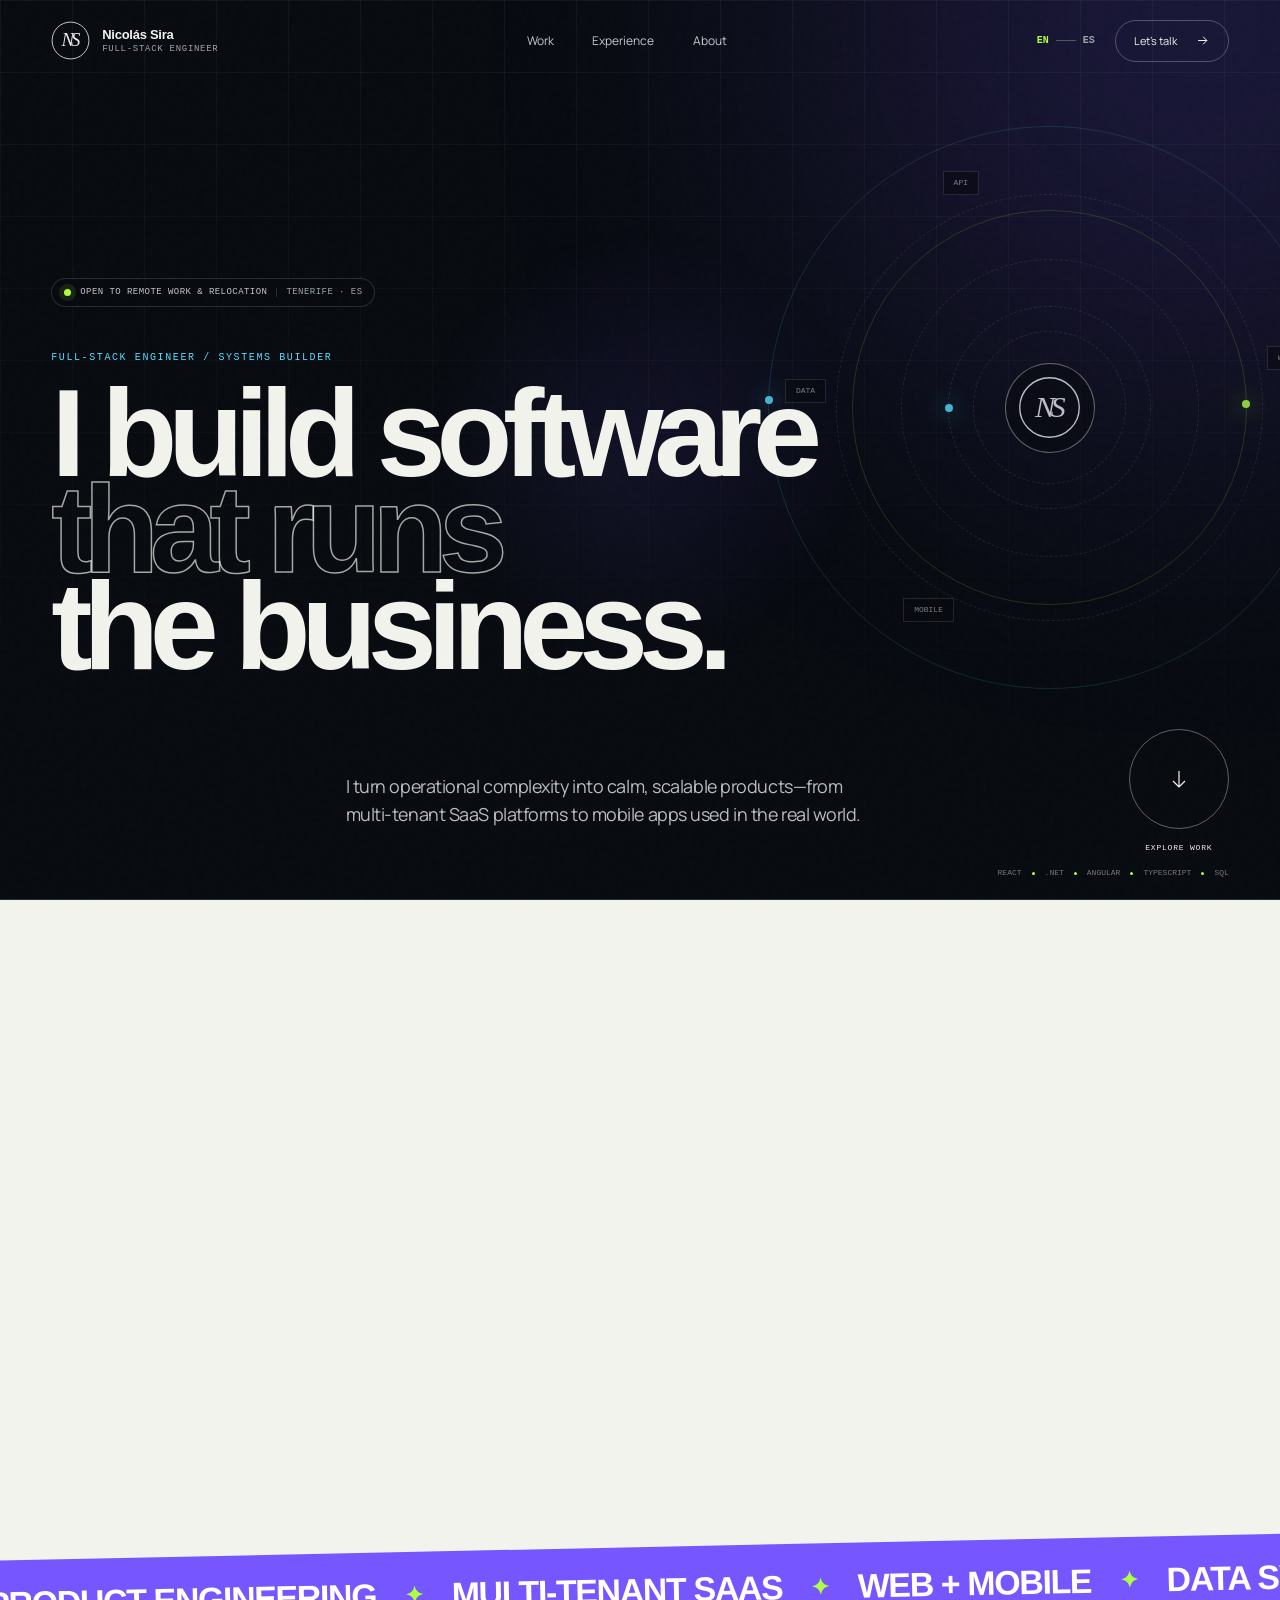
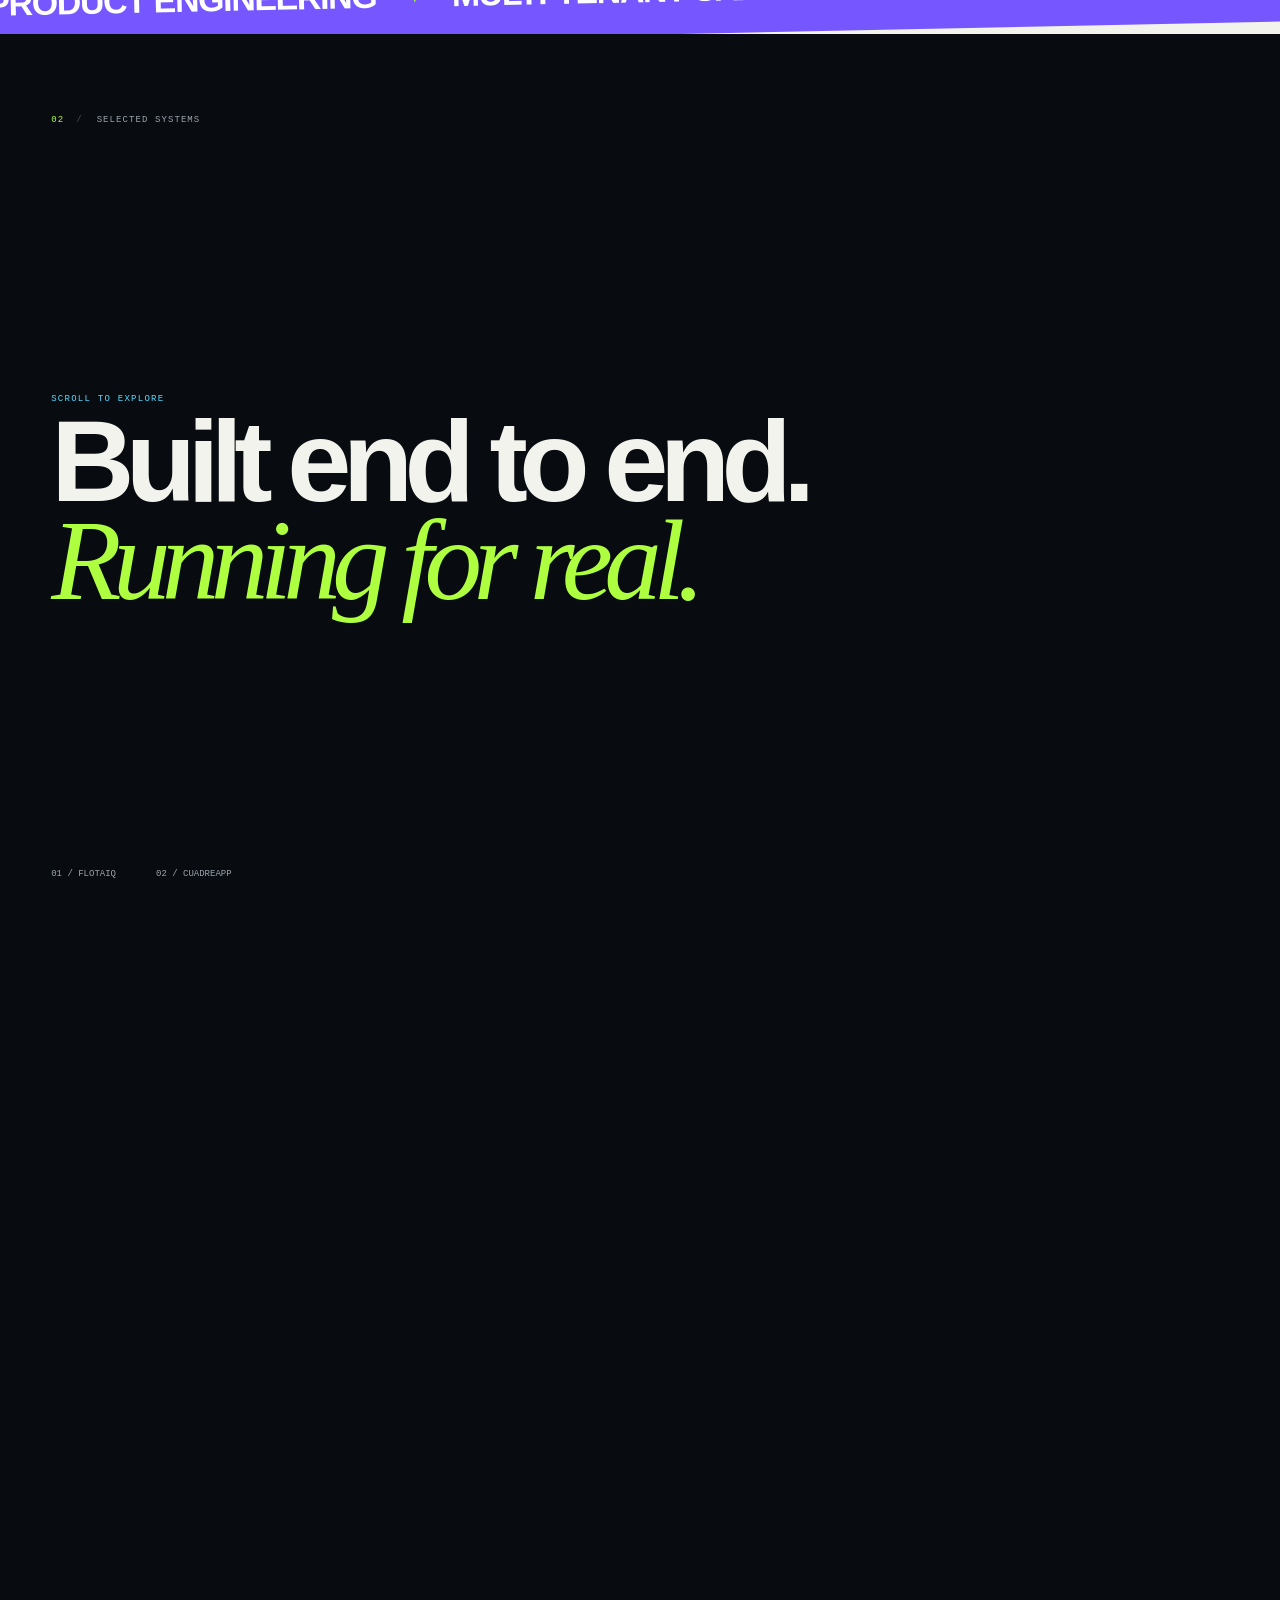
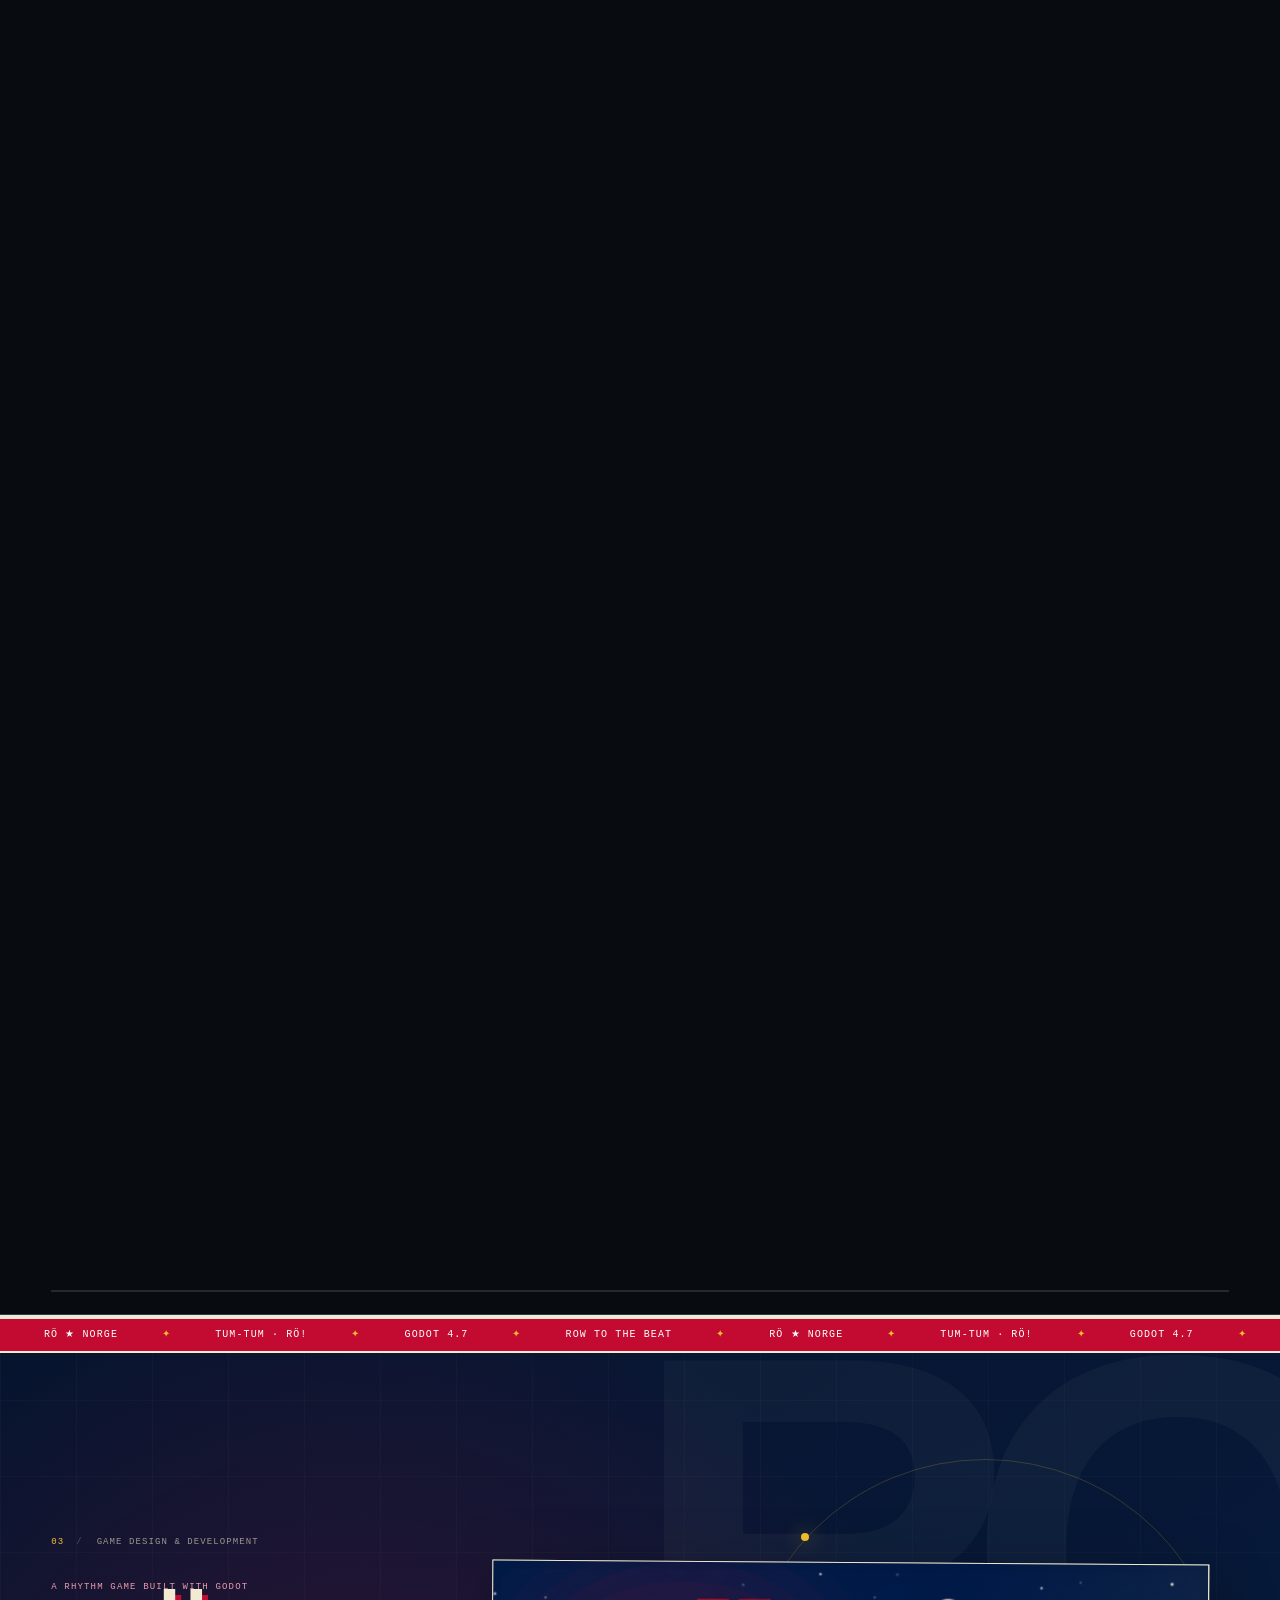
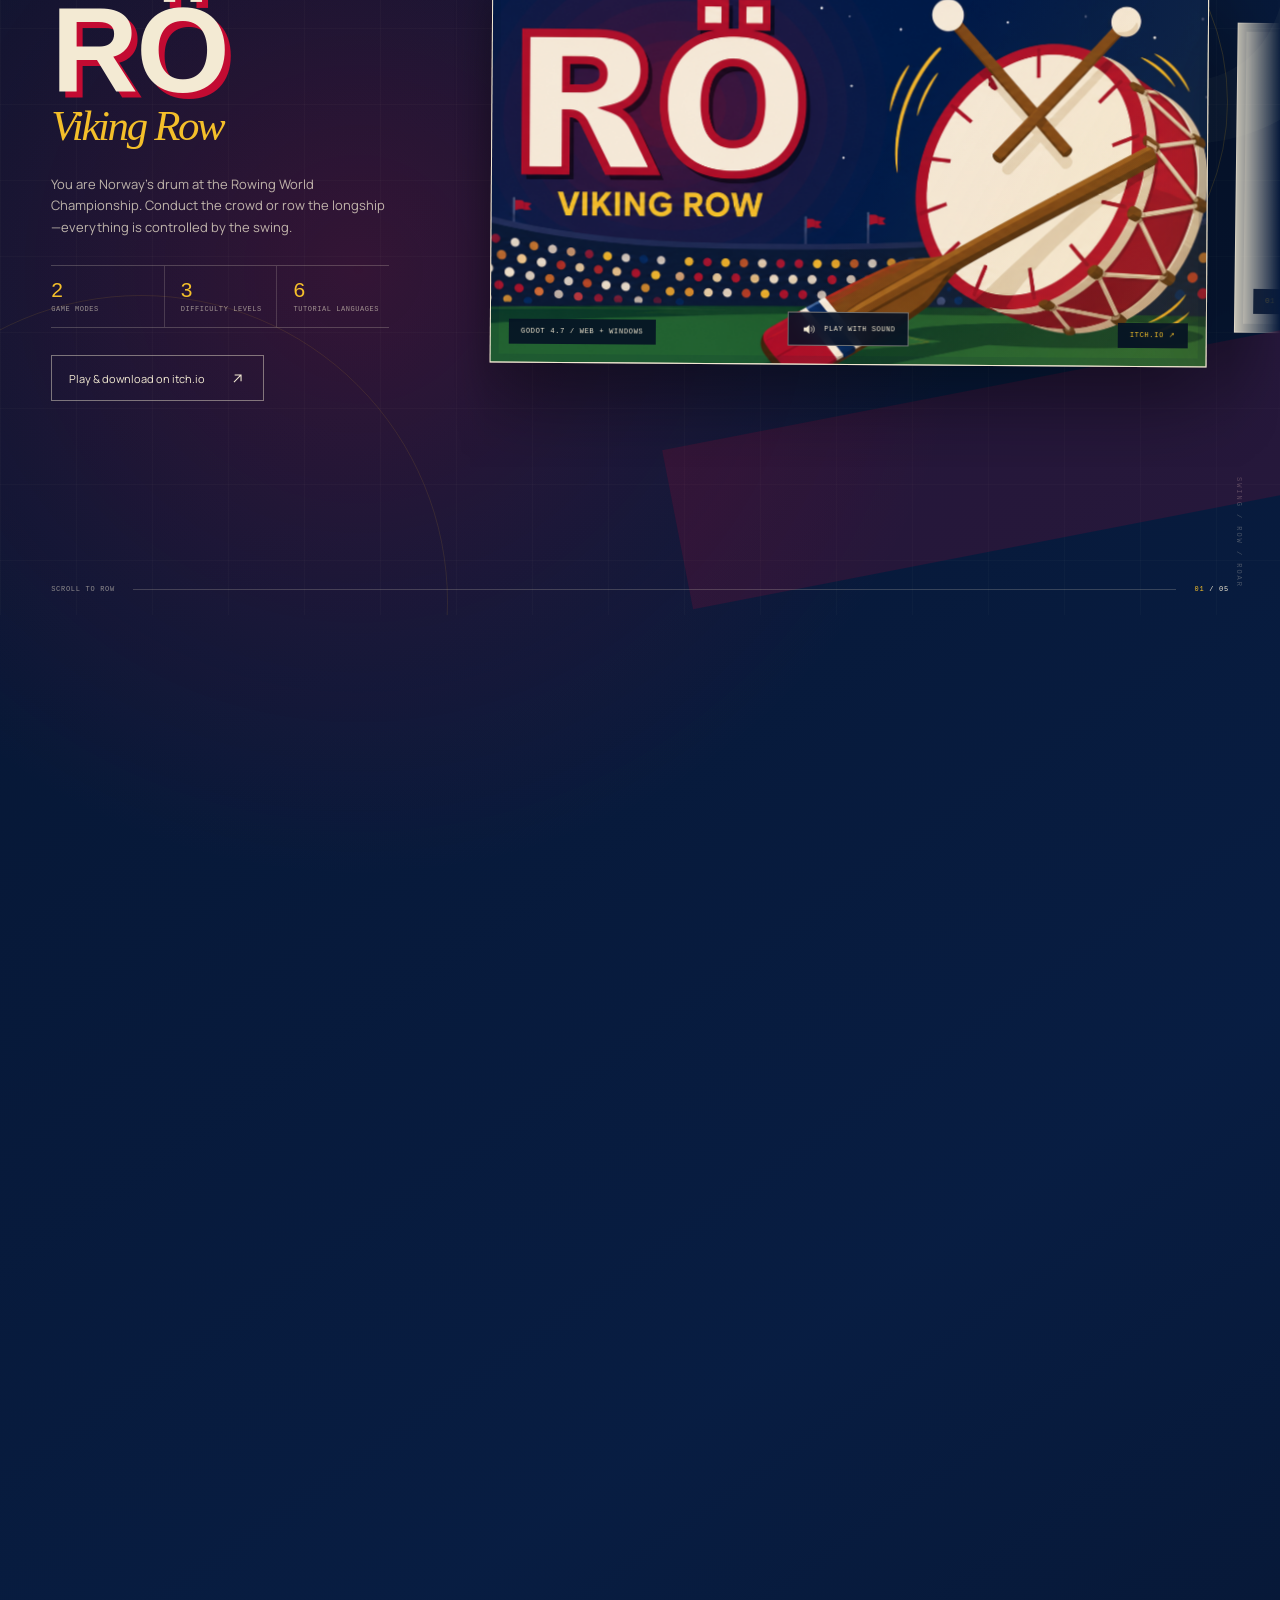
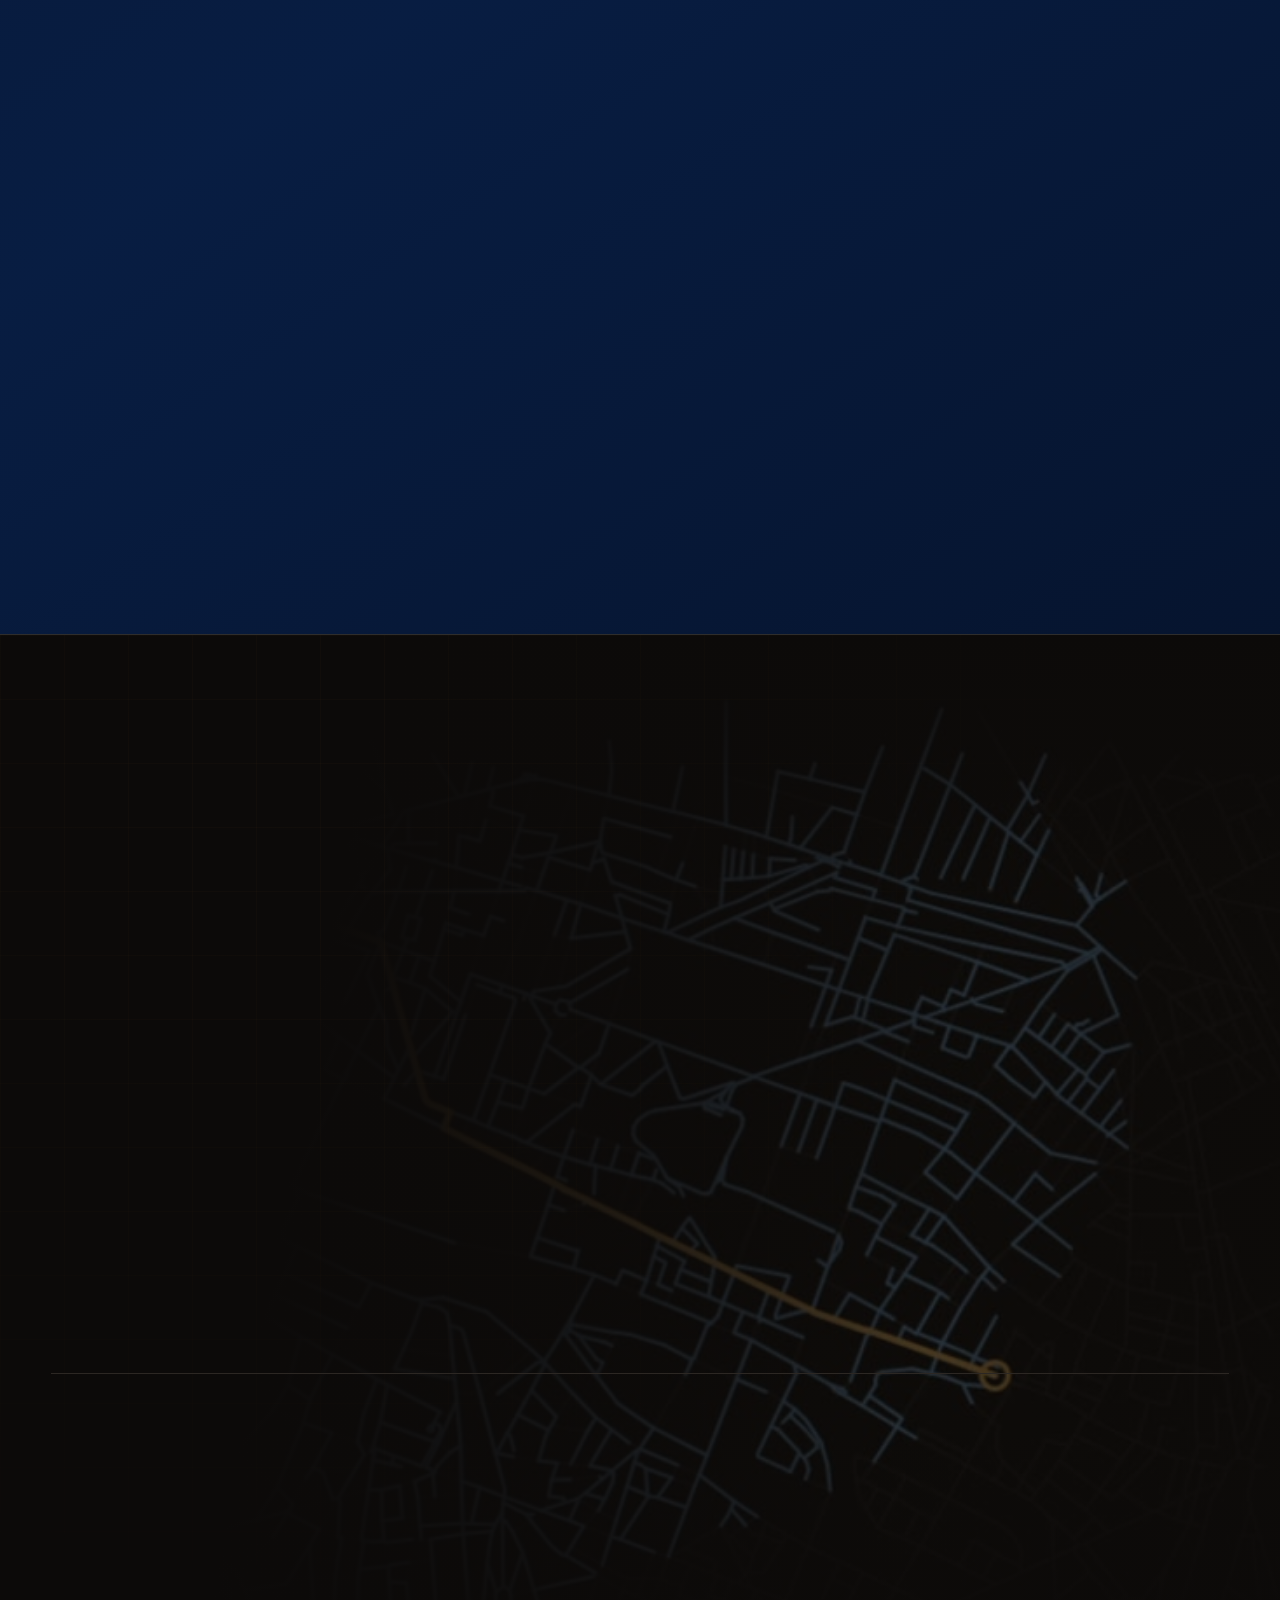
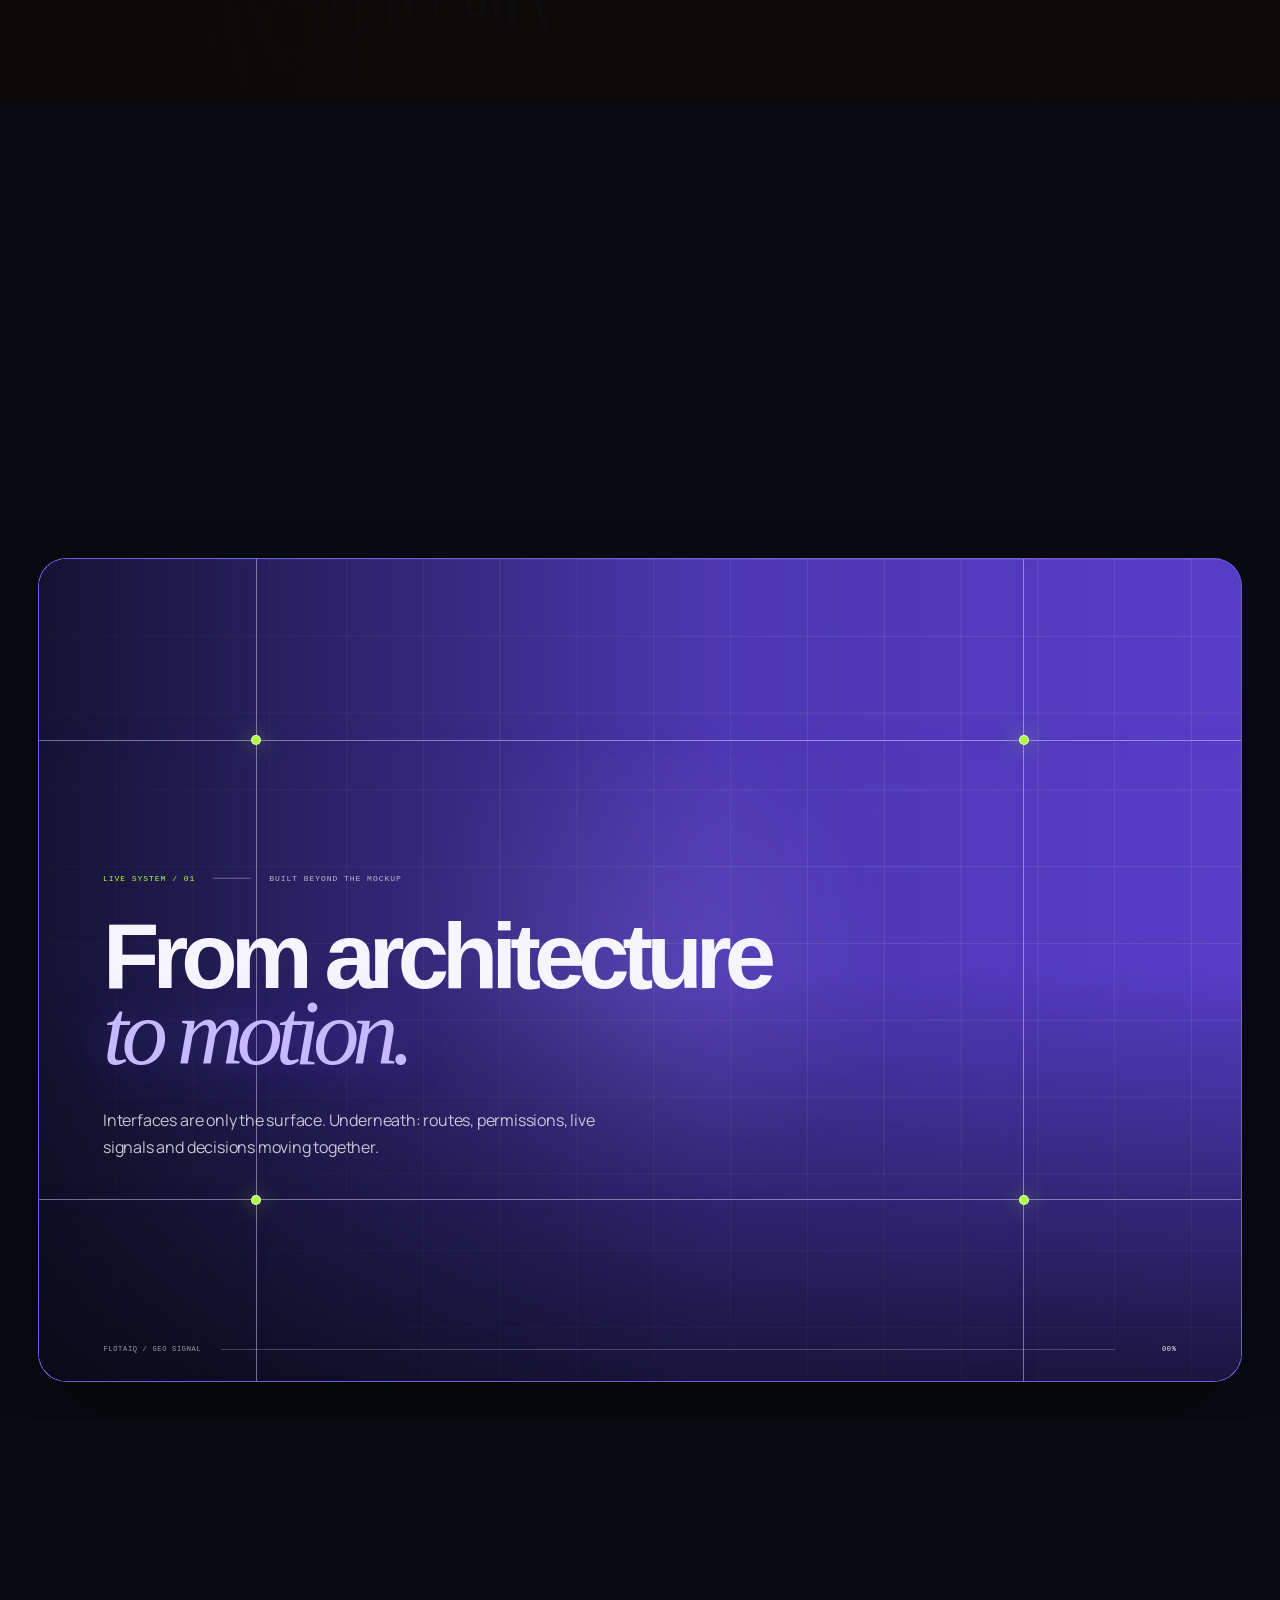
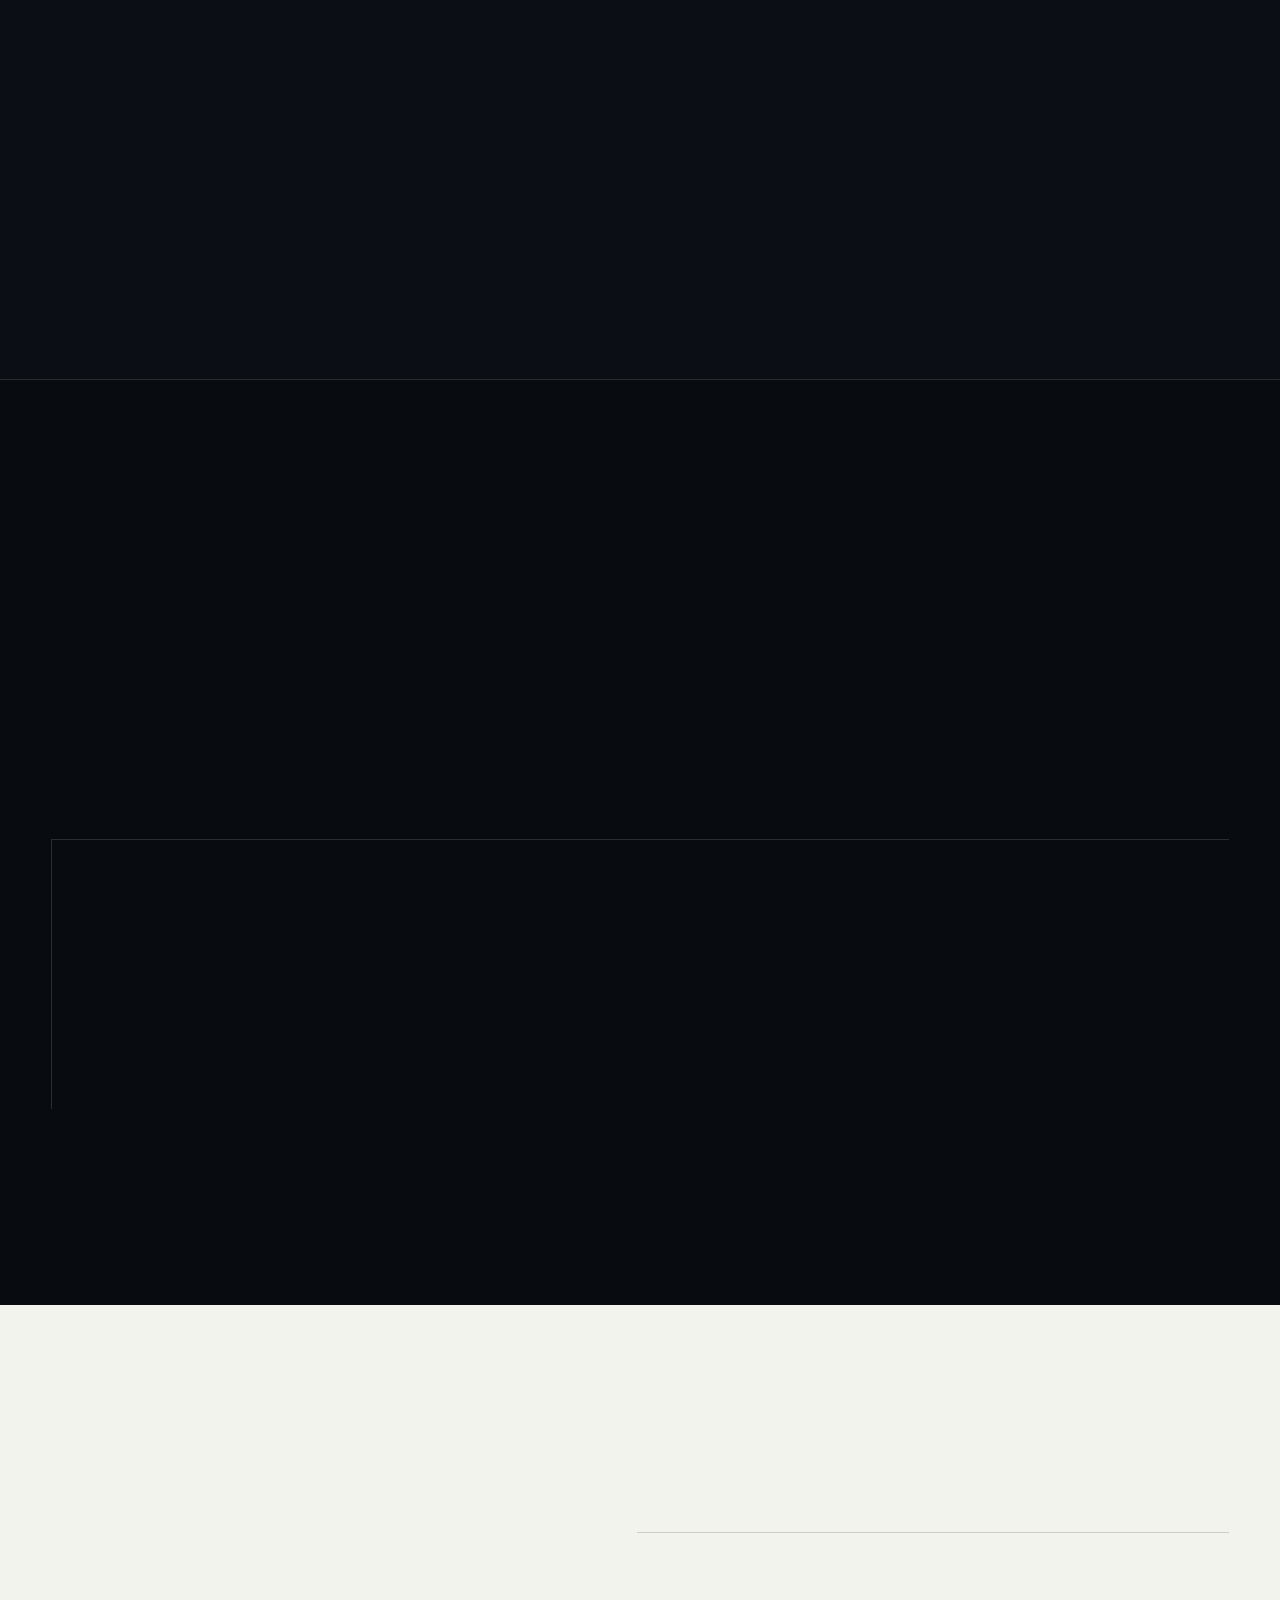
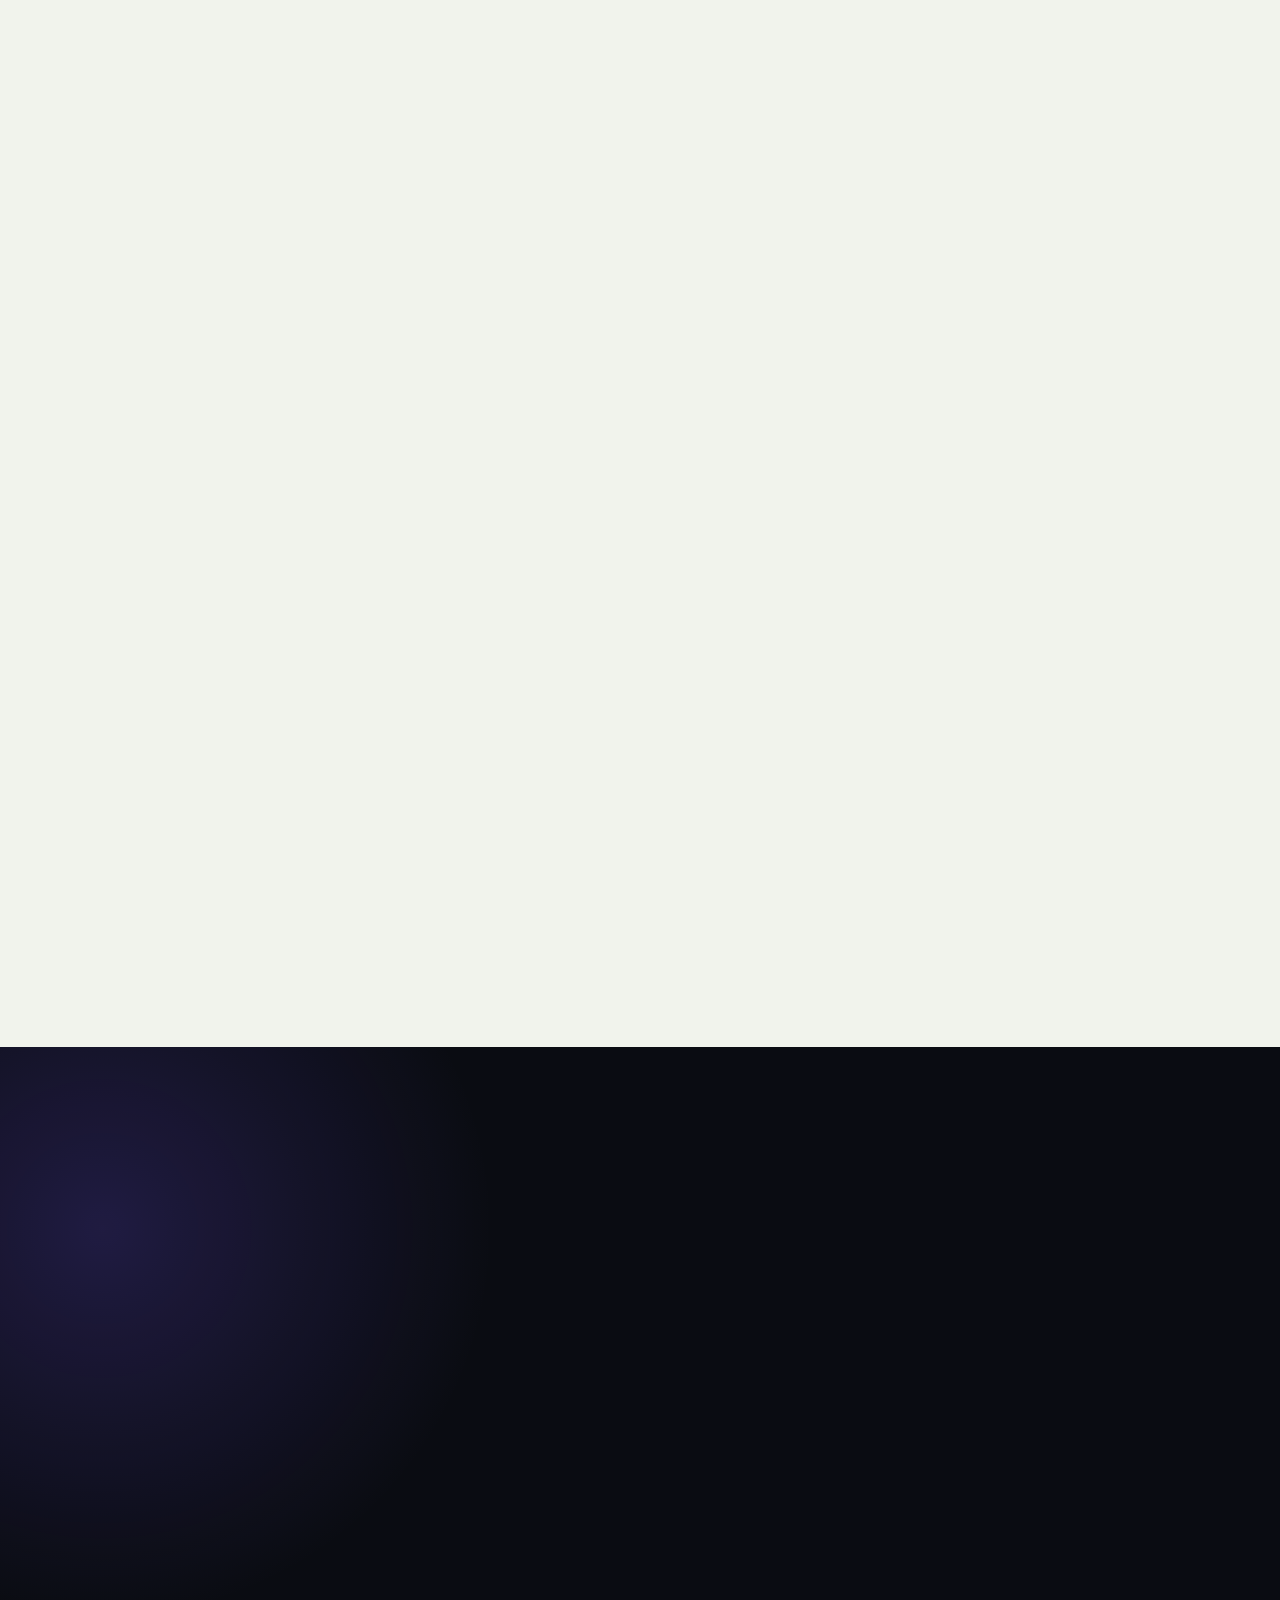
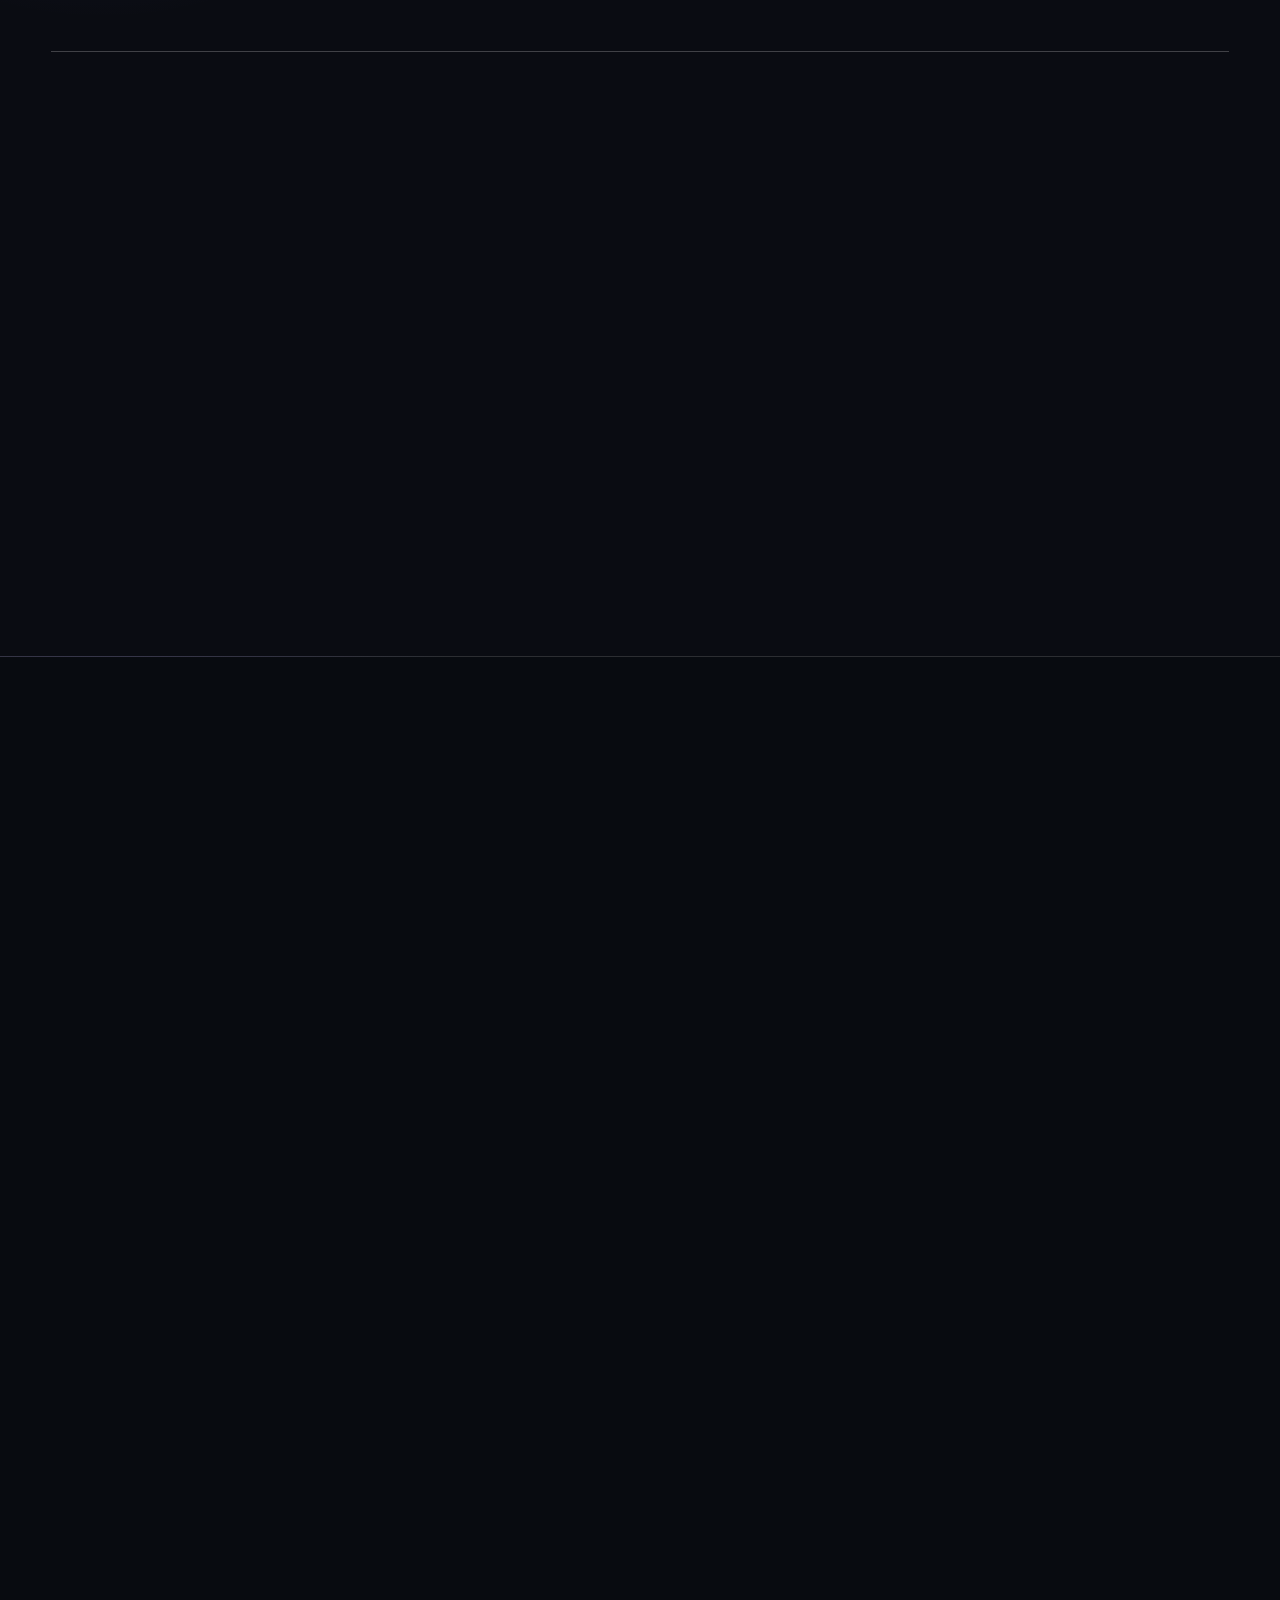
==== commit 2bd22c81: "Add AlgoViz showcase section New section 04 between the RO game and "Also shipped": a full-bleed bac" ====
--- a/index.html
+++ b/index.html
@@ -52,7 +52,7 @@
       "name": "Universidad Centroccidental Lisandro Alvarado"
     },
     "knowsLanguage": ["Spanish", "English"],
-    "knowsAbout": ["React", ".NET", "Angular", "TypeScript", "React Native", "Godot", "Game Development", "PostgreSQL", "SQL Server", "SignalR"],
+    "knowsAbout": ["React", ".NET", "Angular", "TypeScript", "React Native", "Godot", "Game Development", "Python", "PyScript", "Algorithms and Data Structures", "PostgreSQL", "SQL Server", "SignalR"],
     "sameAs": [
       "https://www.linkedin.com/in/nicolas-sira/",
       "https://github.com/nasd0408"
@@ -348,6 +348,65 @@
       </div>
     </section>
 
+    <section class="algo" id="algoviz" aria-labelledby="algo-title">
+      <div class="algo-stage" aria-hidden="true">
+        <video class="algo-video" poster="assets/algoviz-poster.jpg" muted loop playsinline preload="metadata" width="1440" height="612">
+          <source src="assets/algoviz.mp4" type="video/mp4">
+        </video>
+        <div class="algo-scrim"></div>
+        <div class="algo-grid"></div>
+      </div>
+
+      <div class="algo-inner">
+        <div class="algo-head">
+          <div class="eyebrow reveal algo-eyebrow">
+            <span>04</span>
+            <span data-i18n="algo.label">Algorithms &amp; systems</span>
+          </div>
+          <p class="algo-kicker reveal" data-i18n="algo.kicker">Written entirely in Python. Running in the browser.</p>
+          <h2 id="algo-title" class="reveal"><span>Algo<b>Viz</b></span><em data-i18n="algo.title">Algorithms you can hear.</em></h2>
+          <p class="algo-summary reveal" data-i18n="algo.body">Every comparison plays a note pitched by the value it touched: noise while the array is unsorted, a scale as it resolves. The second module does the same with route search over real OpenStreetMap cities.</p>
+
+          <div class="algo-actions reveal">
+            <a class="algo-cta" href="https://nasd0408.github.io/algoviz/" target="_blank" rel="noreferrer">
+              <span data-i18n="algo.cta">Open the visualizer</span>
+              <svg viewBox="0 0 24 24" aria-hidden="true"><path d="M7 17 17 7M8 7h9v9"/></svg>
+            </a>
+            <button class="algo-sound" type="button" aria-pressed="false">
+              <svg viewBox="0 0 24 24" aria-hidden="true"><path d="M5 9v6h4l5 4V5L9 9H5Z"/><path class="sound-wave" d="M17 9c1.4 1.7 1.4 4.3 0 6M19.5 6.5c3 3 3 8 0 11"/></svg>
+              <strong data-i18n="algo.sound">Play with sound</strong>
+            </button>
+            <a class="algo-secondary" href="https://github.com/nasd0408/algoviz" target="_blank" rel="noreferrer">GitHub ↗</a>
+          </div>
+        </div>
+
+        <div class="algo-facts reveal">
+          <div><strong>12</strong><span data-i18n="algo.sorters">Sorting algorithms</span></div>
+          <div><strong>7</strong><span data-i18n="algo.searchers">Route algorithms</span></div>
+          <div><strong>5</strong><span data-i18n="algo.maps">Real city maps</span></div>
+          <div><strong>0</strong><span data-i18n="algo.nojs">Lines of JavaScript</span></div>
+        </div>
+      </div>
+
+      <div class="algo-notes">
+        <article class="algo-note reveal">
+          <span>01</span>
+          <h3 data-i18n="algo.note1Title">The engine is an event list, not an animation</h3>
+          <p data-i18n="algo.note1Body">The algorithm runs to completion before the first frame is painted. Playback is a cursor moving over that list—so stepping backwards is O(1), and picture and sound stay in sync by construction.</p>
+        </article>
+        <article class="algo-note reveal">
+          <span>02</span>
+          <h3 data-i18n="algo.note2Title">Sound is scheduled against the audio clock</h3>
+          <p data-i18n="algo.note2Body">Notes are queued ahead on the AudioContext clock instead of on the animation frame: a few milliseconds of frame jitter are heard as arrhythmia. A pentatonic scale keeps twenty simultaneous notes consonant.</p>
+        </article>
+        <article class="algo-note reveal">
+          <span>03</span>
+          <h3 data-i18n="algo.note3Title">The maps are baked, not downloaded</h3>
+          <p data-i18n="algo.note3Body">A build step queries Overpass, prunes the degree-two nodes that carry no shape, and versions the result. Every edge weight is at least the straight line, which is what keeps the A* heuristic admissible.</p>
+        </article>
+      </div>
+    </section>
+
     <section class="also-shipped">
       <div class="web-work reveal">
         <div class="web-work-title">
@@ -395,7 +454,7 @@
 
     <section class="architecture section-pad">
       <div class="eyebrow reveal">
-        <span>04</span>
+        <span>05</span>
         <span data-i18n="architecture.label">Under the interface</span>
       </div>
       <div class="architecture-head">
@@ -433,7 +492,7 @@
 
     <section class="skills section-pad" id="skills">
       <div class="eyebrow reveal">
-        <span>05</span>
+        <span>06</span>
         <span data-i18n="skills.label">Toolbox</span>
       </div>
       <div class="skills-head">
@@ -447,7 +506,7 @@
         </div>
         <div class="skill-group reveal">
           <small data-i18n="skills.frontend">Frontend & mobile</small>
-          <div><span>React</span><span>Angular</span><span>React Native · Expo</span></div>
+          <div><span>React</span><span>Angular</span><span>React Native · Expo</span><span>PyScript · Canvas</span></div>
         </div>
         <div class="skill-group reveal">
           <small data-i18n="skills.backend">Backend</small>
@@ -471,7 +530,7 @@
 
     <section class="experience section-pad" id="experience">
       <div class="eyebrow reveal">
-        <span>06</span>
+        <span>07</span>
         <span data-i18n="experience.label">Experience log</span>
       </div>
       <div class="experience-layout">
@@ -532,7 +591,7 @@
       <div class="impact-head">
         <div>
           <div class="eyebrow reveal">
-            <span>07</span>
+            <span>08</span>
             <span data-i18n="impact.label">Evidence of impact</span>
           </div>
           <h2 class="reveal" data-i18n="impact.title">Good work should leave<br><em>a visible signal.</em></h2>
@@ -564,7 +623,7 @@
 
     <section class="about section-pad" id="about">
       <div class="eyebrow reveal">
-        <span>08</span>
+        <span>09</span>
         <span data-i18n="about.label">About the engineer</span>
       </div>
       <div class="about-layout">
@@ -594,7 +653,7 @@
       <div class="contact-grid" aria-hidden="true"></div>
       <div class="contact-top">
         <div class="eyebrow">
-          <span>09</span>
+          <span>10</span>
           <span data-i18n="contact.label">Start a conversation</span>
         </div>
         <span class="contact-location">PUERTO DE LA CRUZ · TENERIFE · GMT+1</span>
--- a/styles.css
+++ b/styles.css
@@ -1016,6 +1016,152 @@
 .ro-scroll-readout b i { display: block; width: 100%; height: 100%; background: linear-gradient(90deg, var(--ro-red), var(--ro-gold)); transform: scaleX(0); transform-origin: left; }
 .ro-scroll-readout strong { color: var(--ro-cream); font-weight: 500; }
 .ro-progress-count { color: var(--ro-gold); }
+
+/* AlgoViz — the visualizer itself runs behind the copy; the palette is the
+   project's own dark theme, so the section reads as a window into the app. */
+.algo {
+  --algo-ink: #f5f5f4;
+  --algo-soft: #a8a29e;
+  --algo-faint: #78716c;
+  --algo-line: #2c2723;
+  --algo-accent: #f0a63c;
+  position: relative;
+  padding: clamp(96px, 12vw, 160px) var(--pad);
+  display: grid;
+  align-content: center;
+  gap: clamp(52px, 6vw, 84px);
+  min-height: 100svh;
+  color: var(--algo-ink);
+  background: #0c0a09;
+  border-top: 1px solid rgba(255,255,255,.14);
+  overflow: hidden;
+  isolation: isolate;
+}
+.algo-stage { position: absolute; z-index: -1; inset: 0; }
+.algo-video {
+  width: 100%;
+  height: 100%;
+  object-fit: cover;
+  opacity: .5;
+  filter: saturate(.85) contrast(1.05);
+}
+.algo-scrim {
+  position: absolute;
+  inset: 0;
+  background:
+    linear-gradient(100deg, #0c0a09 26%, rgba(12,10,9,.82) 48%, rgba(12,10,9,.44) 72%, rgba(12,10,9,.7)),
+    linear-gradient(#0c0a09, transparent 22%, transparent 74%, #0c0a09);
+}
+.algo-grid {
+  position: absolute;
+  inset: 0;
+  opacity: .45;
+  background-image:
+    linear-gradient(rgba(240,166,60,.06) 1px, transparent 1px),
+    linear-gradient(90deg, rgba(240,166,60,.06) 1px, transparent 1px);
+  background-size: 64px 64px;
+  mask-image: radial-gradient(circle at 22% 14%, black, transparent 70%);
+}
+.algo-inner { position: relative; }
+.algo-eyebrow { color: rgba(245,245,244,.6); }
+.algo-eyebrow span:first-child { color: var(--algo-accent); }
+.algo-kicker {
+  margin: 34px 0 0;
+  color: var(--algo-accent);
+  font: 9px/1 var(--mono);
+  letter-spacing: .16em;
+  text-transform: uppercase;
+}
+.algo h2 {
+  margin: 18px 0 0;
+  display: flex;
+  flex-wrap: wrap;
+  align-items: baseline;
+  gap: 6px 22px;
+  letter-spacing: -.045em;
+  line-height: .9;
+}
+.algo h2 > span { font-size: clamp(56px, 7vw, 104px); font-weight: 500; }
+.algo h2 > span b { color: var(--algo-accent); font-weight: 500; }
+.algo h2 em {
+  color: rgba(245,245,244,.66);
+  font-size: clamp(22px, 2.6vw, 36px);
+  font-style: normal;
+  letter-spacing: -.03em;
+}
+.algo-summary {
+  max-width: 52ch;
+  margin: 26px 0 0;
+  color: var(--algo-soft);
+  font-size: 15px;
+  line-height: 1.7;
+}
+.algo-actions { margin-top: 38px; display: flex; align-items: center; gap: 16px 24px; flex-wrap: wrap; }
+.algo-cta {
+  height: 46px;
+  padding: 0 24px;
+  display: inline-flex;
+  align-items: center;
+  gap: 12px;
+  border: 1px solid var(--algo-accent);
+  border-radius: 100px;
+  color: var(--algo-accent);
+  font: 9px/1 var(--mono);
+  letter-spacing: .13em;
+  text-transform: uppercase;
+  transition: color .3s ease, background .3s ease;
+}
+.algo-cta svg { width: 16px; fill: none; stroke: currentColor; stroke-width: 1.5; }
+.algo-cta:hover { color: #0c0a09; background: var(--algo-accent); }
+.algo-sound {
+  height: 46px;
+  padding: 0 18px;
+  display: inline-flex;
+  align-items: center;
+  gap: 10px;
+  color: var(--algo-soft);
+  background: rgba(12,10,9,.5);
+  border: 1px solid var(--algo-line);
+  border-radius: 100px;
+  cursor: pointer;
+  transition: color .3s ease, border-color .3s ease, background .3s ease;
+}
+.algo-sound svg { width: 15px; fill: currentColor; }
+.algo-sound .sound-wave { fill: none; stroke: currentColor; stroke-width: 1.6; stroke-linecap: round; opacity: 0; transition: opacity .3s ease; }
+.algo-sound strong { font: 8px/1 var(--mono); font-weight: 500; letter-spacing: .12em; text-transform: uppercase; white-space: nowrap; }
+.algo-sound:hover { color: var(--algo-ink); border-color: var(--algo-faint); }
+.algo-sound[aria-pressed="true"] { color: #0c0a09; background: var(--algo-accent); border-color: var(--algo-accent); }
+.algo-sound[aria-pressed="true"] .sound-wave { opacity: 1; }
+.algo-secondary {
+  color: var(--algo-faint);
+  font: 9px/1 var(--mono);
+  letter-spacing: .13em;
+  text-transform: uppercase;
+  transition: color .3s ease;
+}
+.algo-secondary:hover { color: var(--algo-ink); }
+.algo-facts {
+  margin-top: clamp(48px, 5vw, 72px);
+  display: grid;
+  grid-template-columns: repeat(4, minmax(0, 1fr));
+  border-top: 1px solid var(--algo-line);
+}
+.algo-facts div { padding: 22px 18px 0 0; display: grid; gap: 8px; }
+.algo-facts div + div { padding-left: 22px; border-left: 1px solid var(--algo-line); }
+.algo-facts strong { color: var(--algo-accent); font: 500 clamp(26px, 3vw, 40px)/1 var(--display); letter-spacing: -.04em; }
+.algo-facts span { color: var(--algo-faint); font: 8px/1.4 var(--mono); letter-spacing: .1em; text-transform: uppercase; }
+
+.algo-notes {
+  position: relative;
+  display: grid;
+  grid-template-columns: repeat(3, minmax(0, 1fr));
+  border-top: 1px solid var(--algo-line);
+}
+.algo-note { margin: 0; padding: 30px 26px 0 0; display: grid; gap: 14px; align-content: start; }
+.algo-note + .algo-note { padding-left: 26px; border-left: 1px solid var(--algo-line); }
+.algo-note span { color: var(--algo-accent); font: 8px/1 var(--mono); letter-spacing: .12em; }
+.algo-note h3 { margin: 0; font-size: 17px; font-weight: 500; letter-spacing: -.02em; line-height: 1.3; }
+.algo-note p { margin: 0; color: var(--algo-soft); font-size: 13px; line-height: 1.7; }
 
 .build-reveal {
   --reveal-x: 42%;
@@ -1494,6 +1640,8 @@
   .ro-summary { font-size: 13px; }
   .ro-frame { width: clamp(400px, 52vw, 610px); }
   .ro-frame-cover { width: clamp(500px, 64vw, 760px); }
+  .algo-notes { grid-template-columns: 1fr; }
+  .algo-note + .algo-note { padding: 30px 26px 0 0; border-left: 0; border-top: 1px solid var(--algo-line); }
   .experience-layout { grid-template-columns: 1fr; }
   .experience-title { position: static; }
   .timeline { max-width: 760px; margin-left: auto; }
@@ -1669,6 +1817,18 @@
   .web-work > a { grid-template-columns: 35px 1fr 24px; min-height: 86px; }
   .web-work > a small { display: none; }
 
+  .algo { padding-top: 88px; padding-bottom: 88px; gap: 44px; }
+  .algo h2 > span { font-size: clamp(48px, 15vw, 74px); }
+  .algo-summary { font-size: 13px; }
+  .algo-video { opacity: .38; }
+  .algo-scrim { background: linear-gradient(rgba(12,10,9,.9), rgba(12,10,9,.7) 45%, #0c0a09); }
+  .algo-actions { gap: 14px; }
+  .algo-facts { grid-template-columns: repeat(2, minmax(0, 1fr)); }
+  .algo-facts div { padding-bottom: 20px; }
+  .algo-facts div:nth-child(-n+2) { border-bottom: 1px solid var(--algo-line); }
+  .algo-facts div:nth-child(odd) { padding-left: 0; border-left: 0; }
+  .algo-note, .algo-note + .algo-note { padding: 26px 0 0; }
+
   .contact { padding-top: 90px; }
   .contact-location { display: none; }
   .contact-main > p { max-width: 310px; font-size: 13px; }
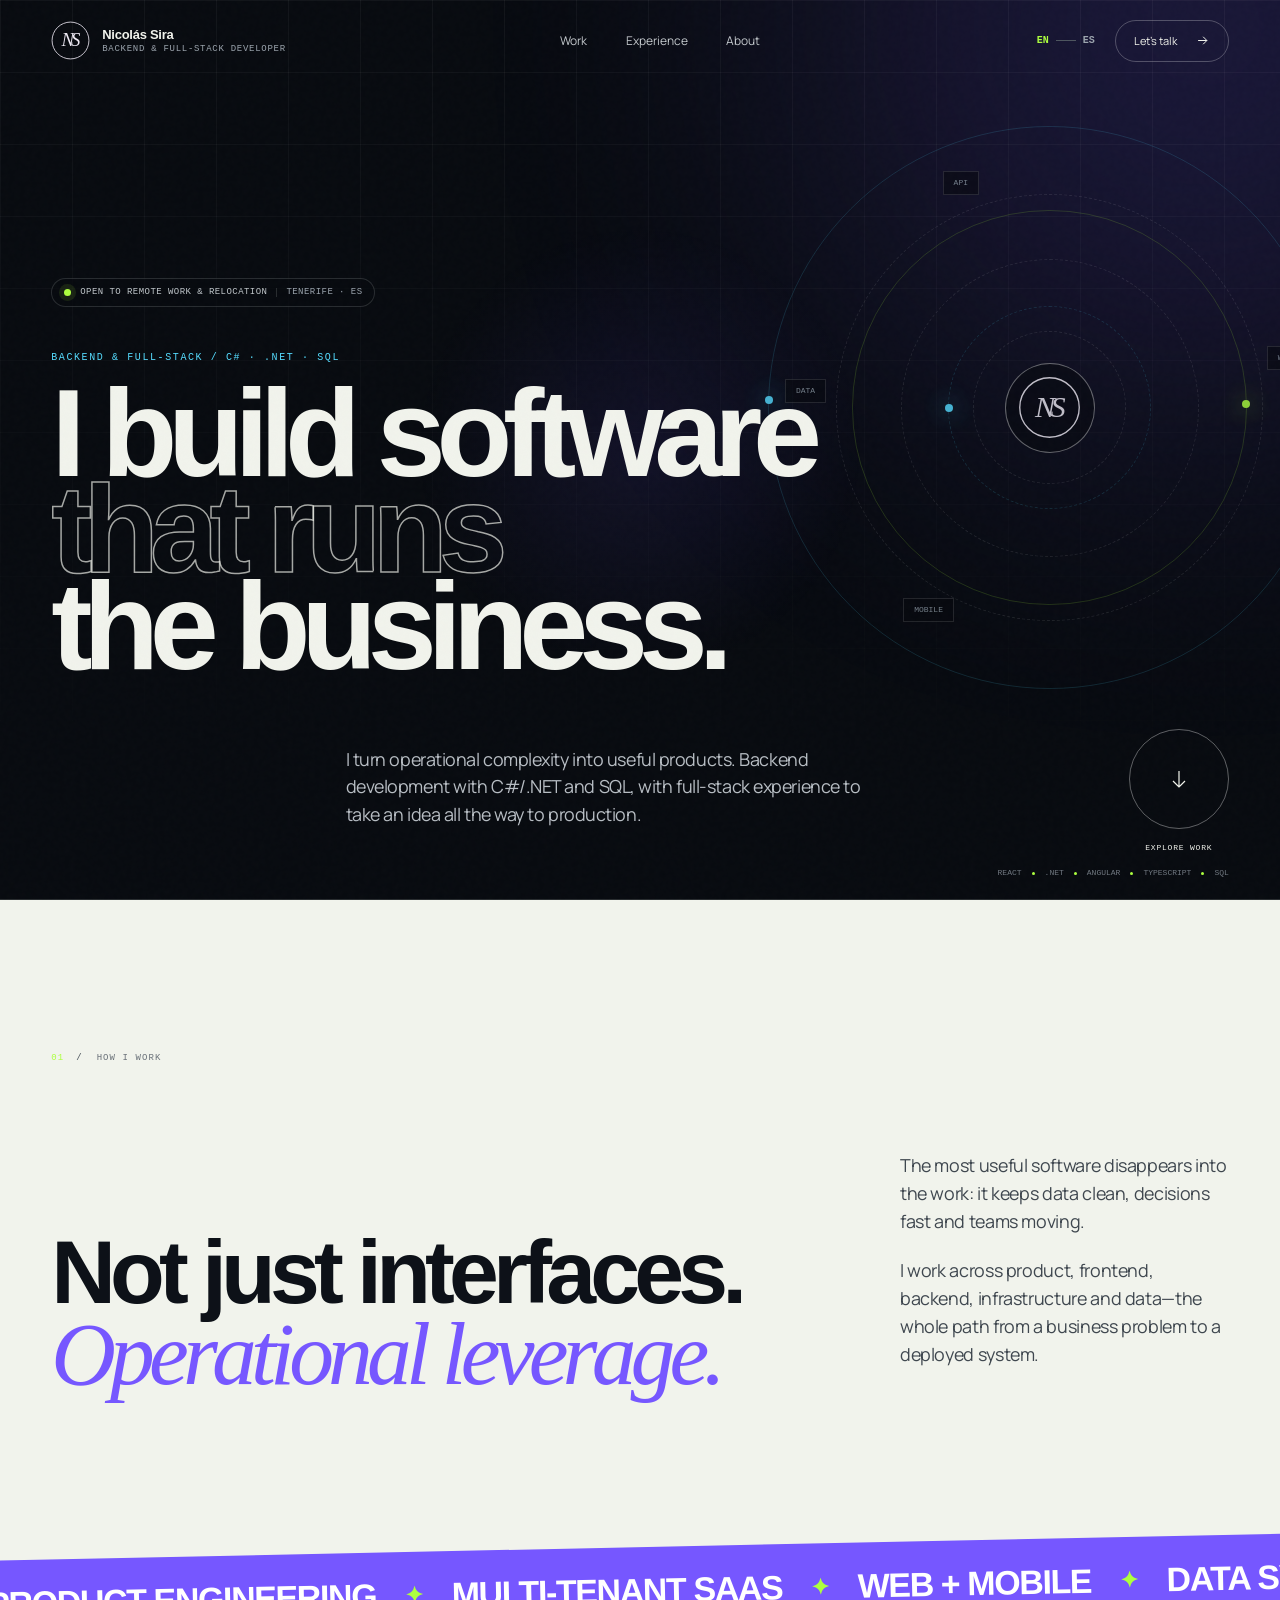
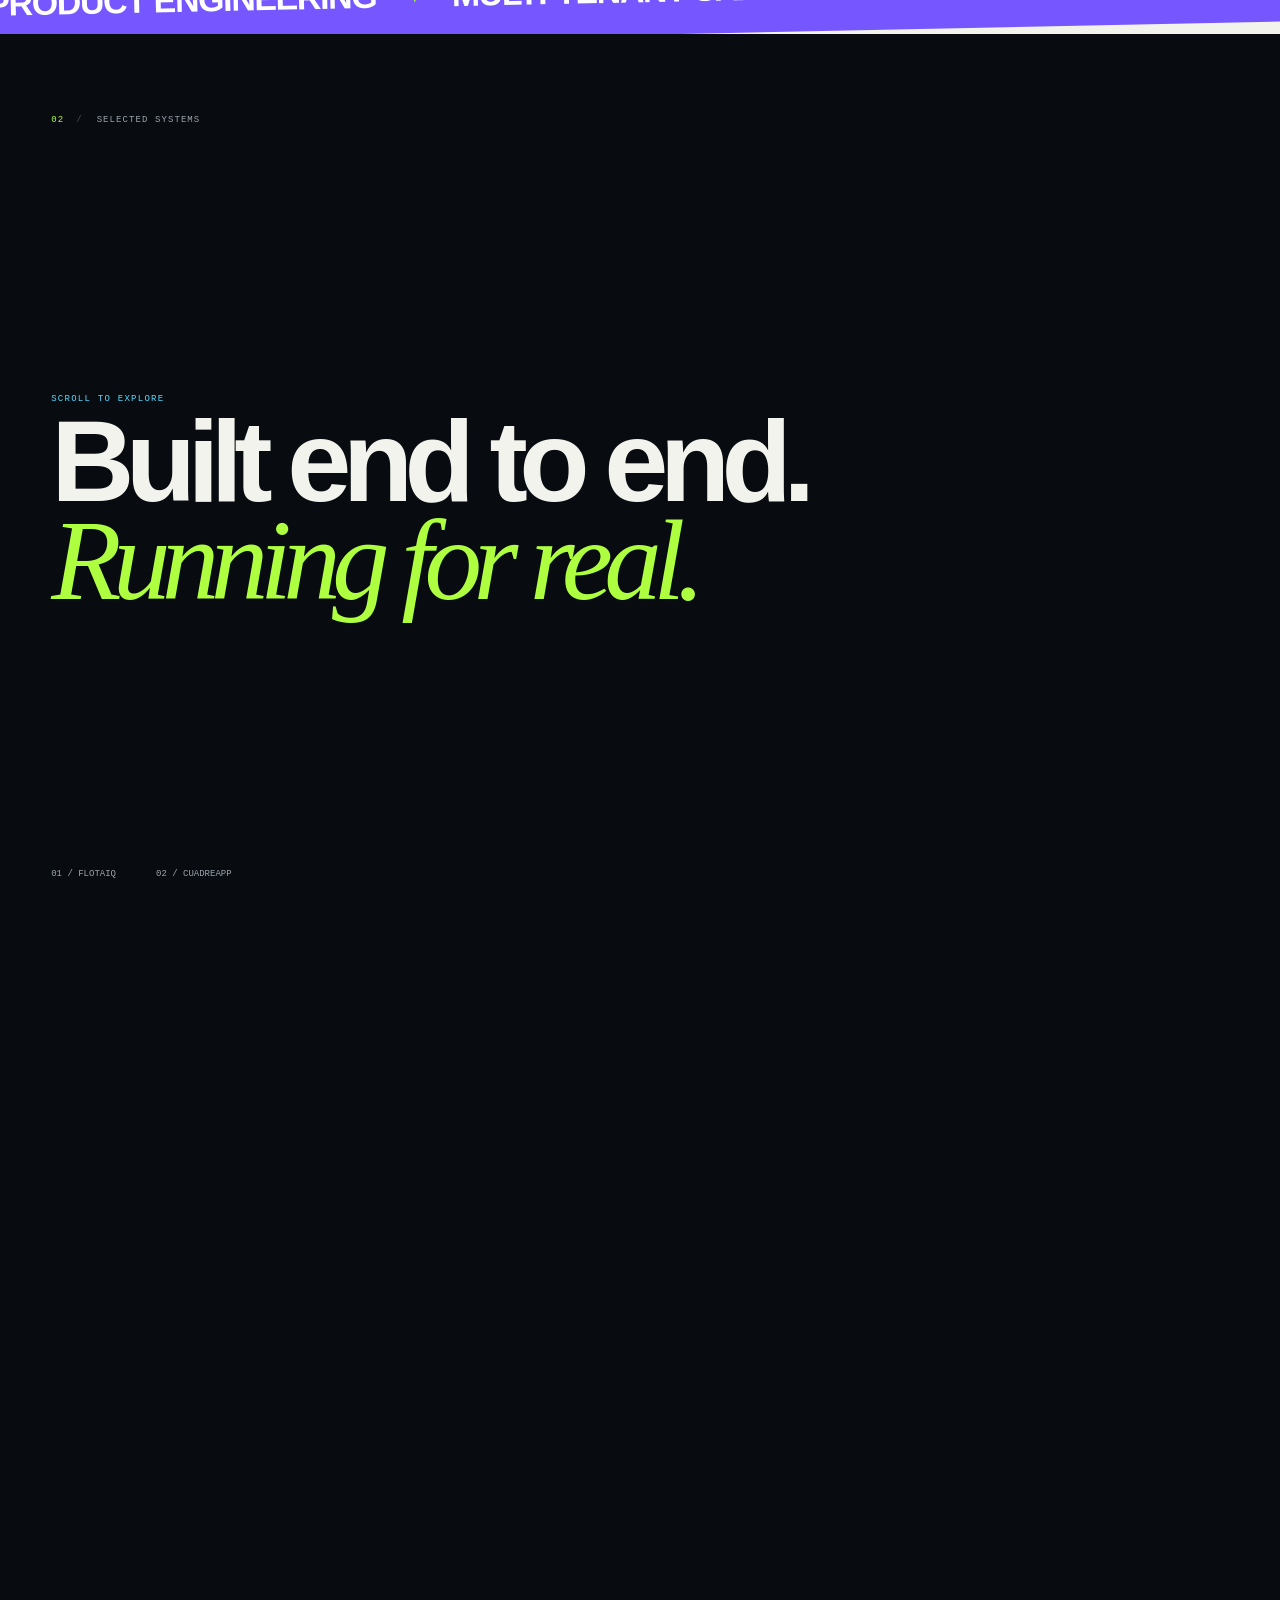
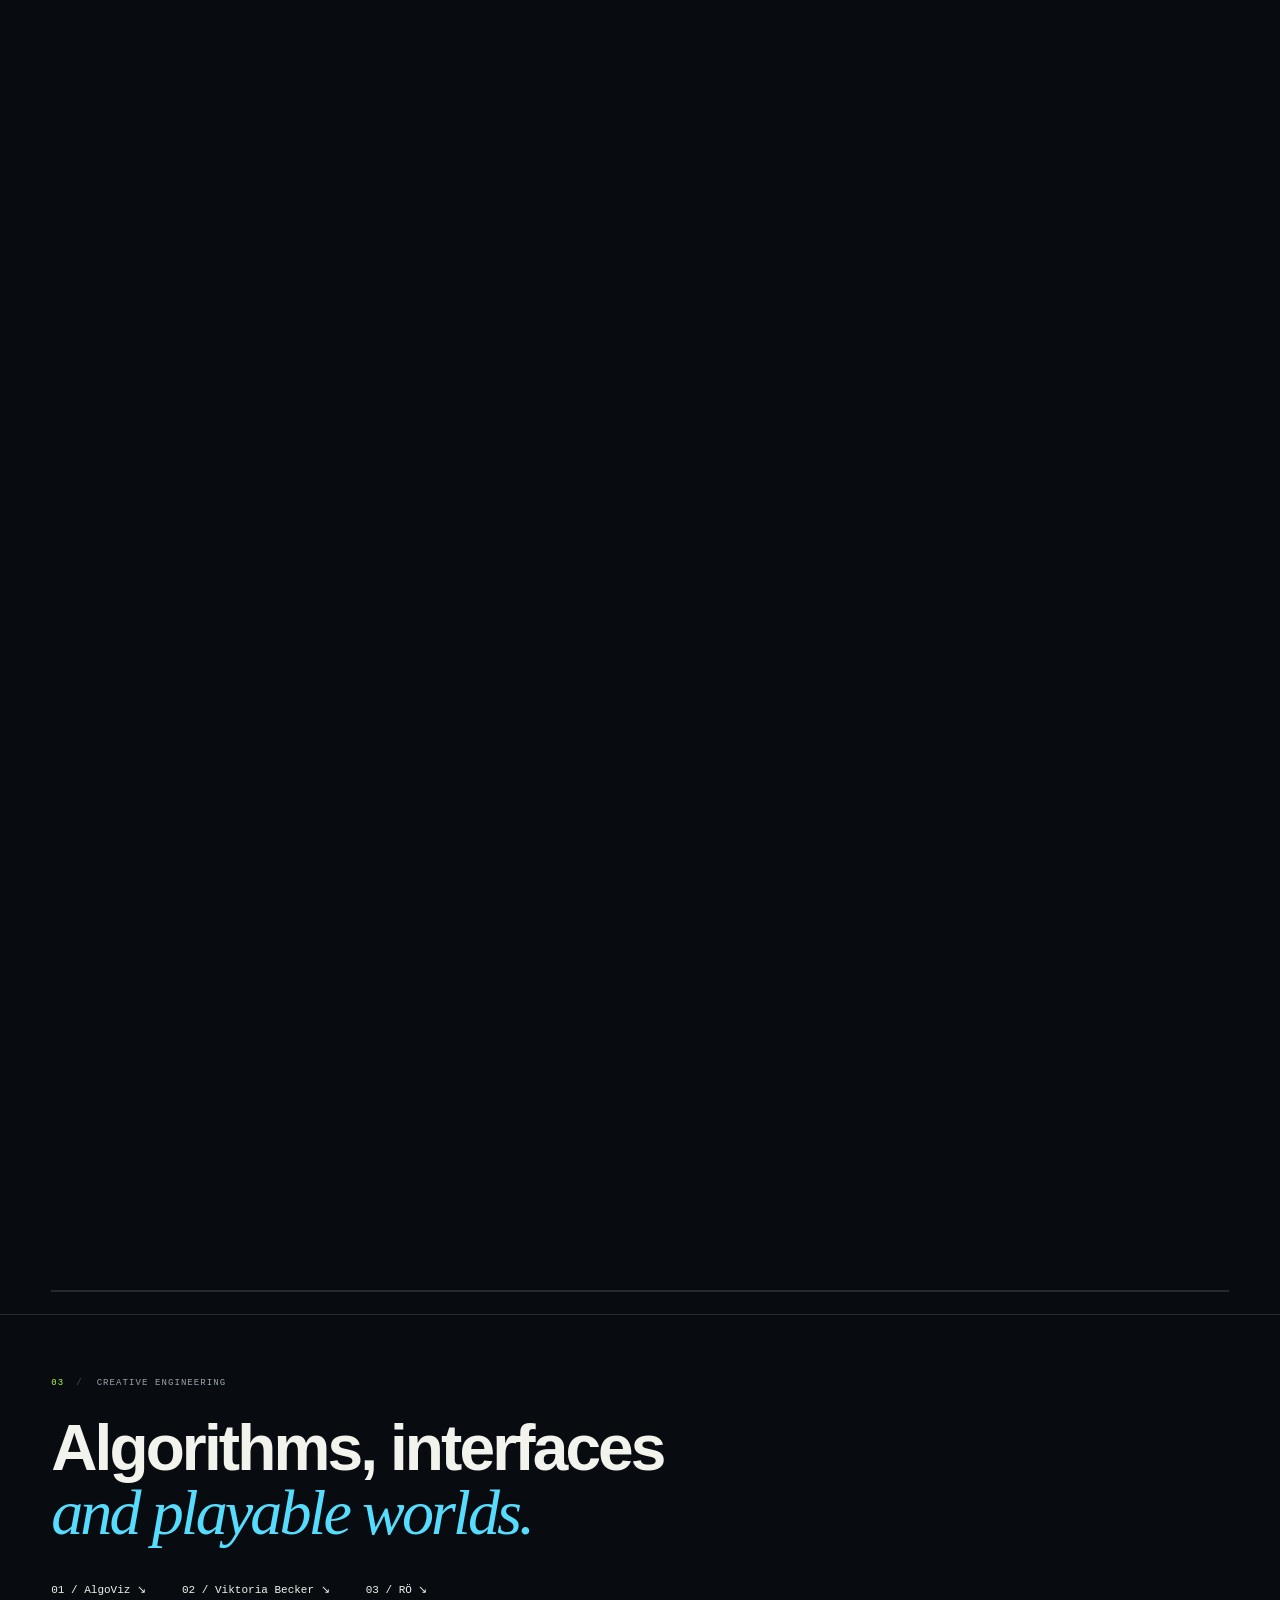
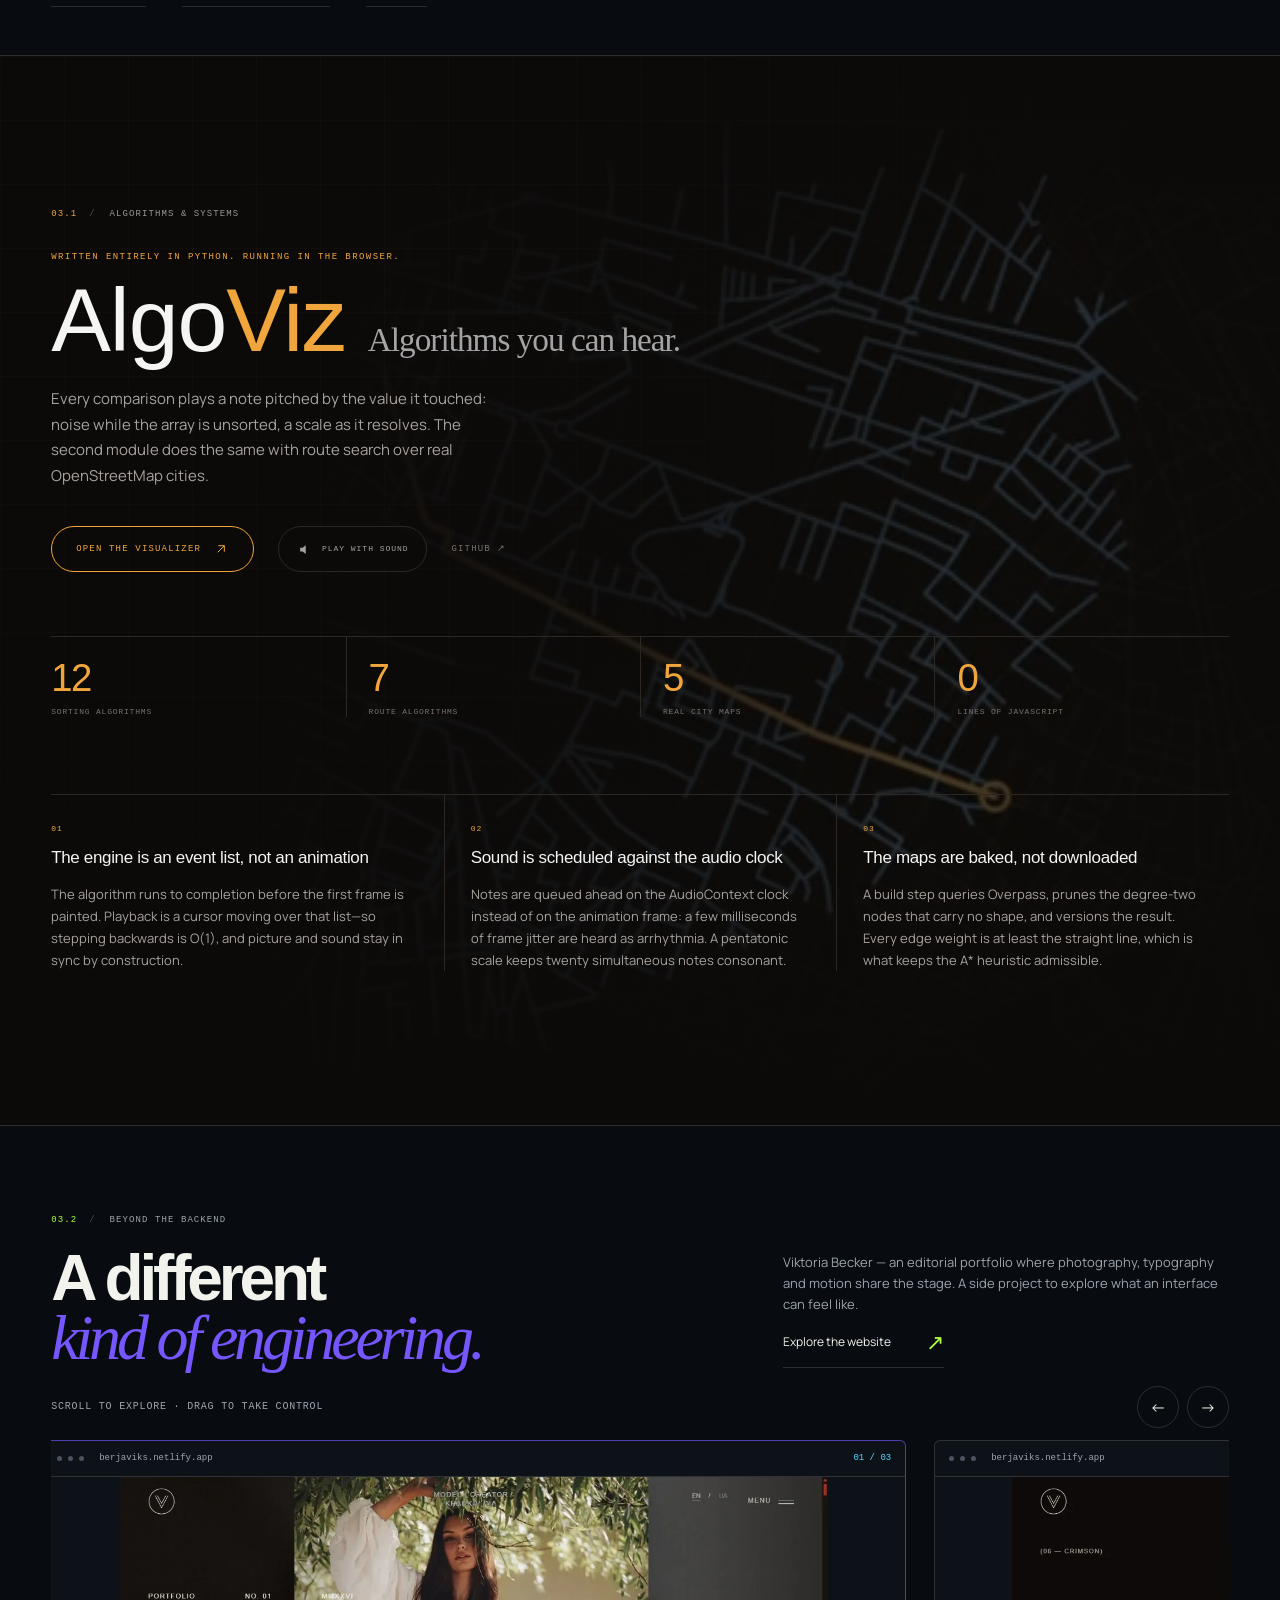
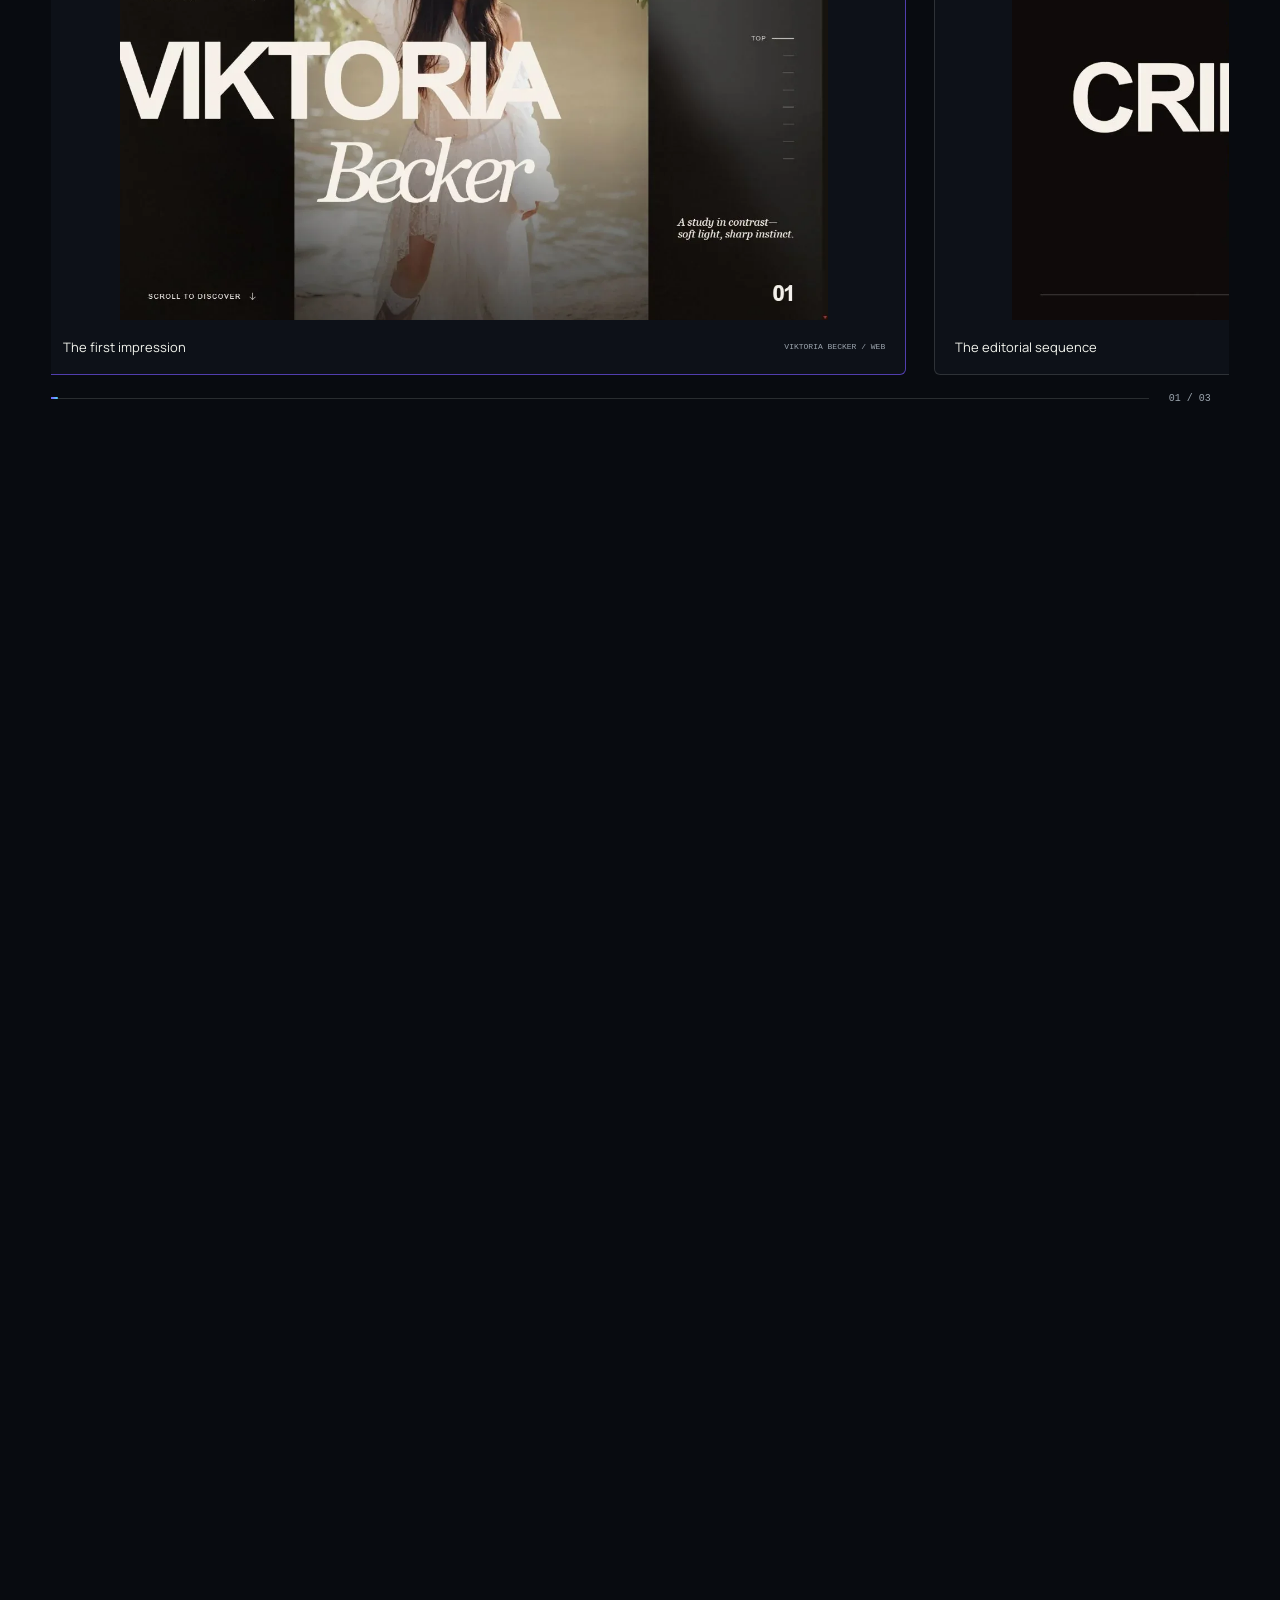
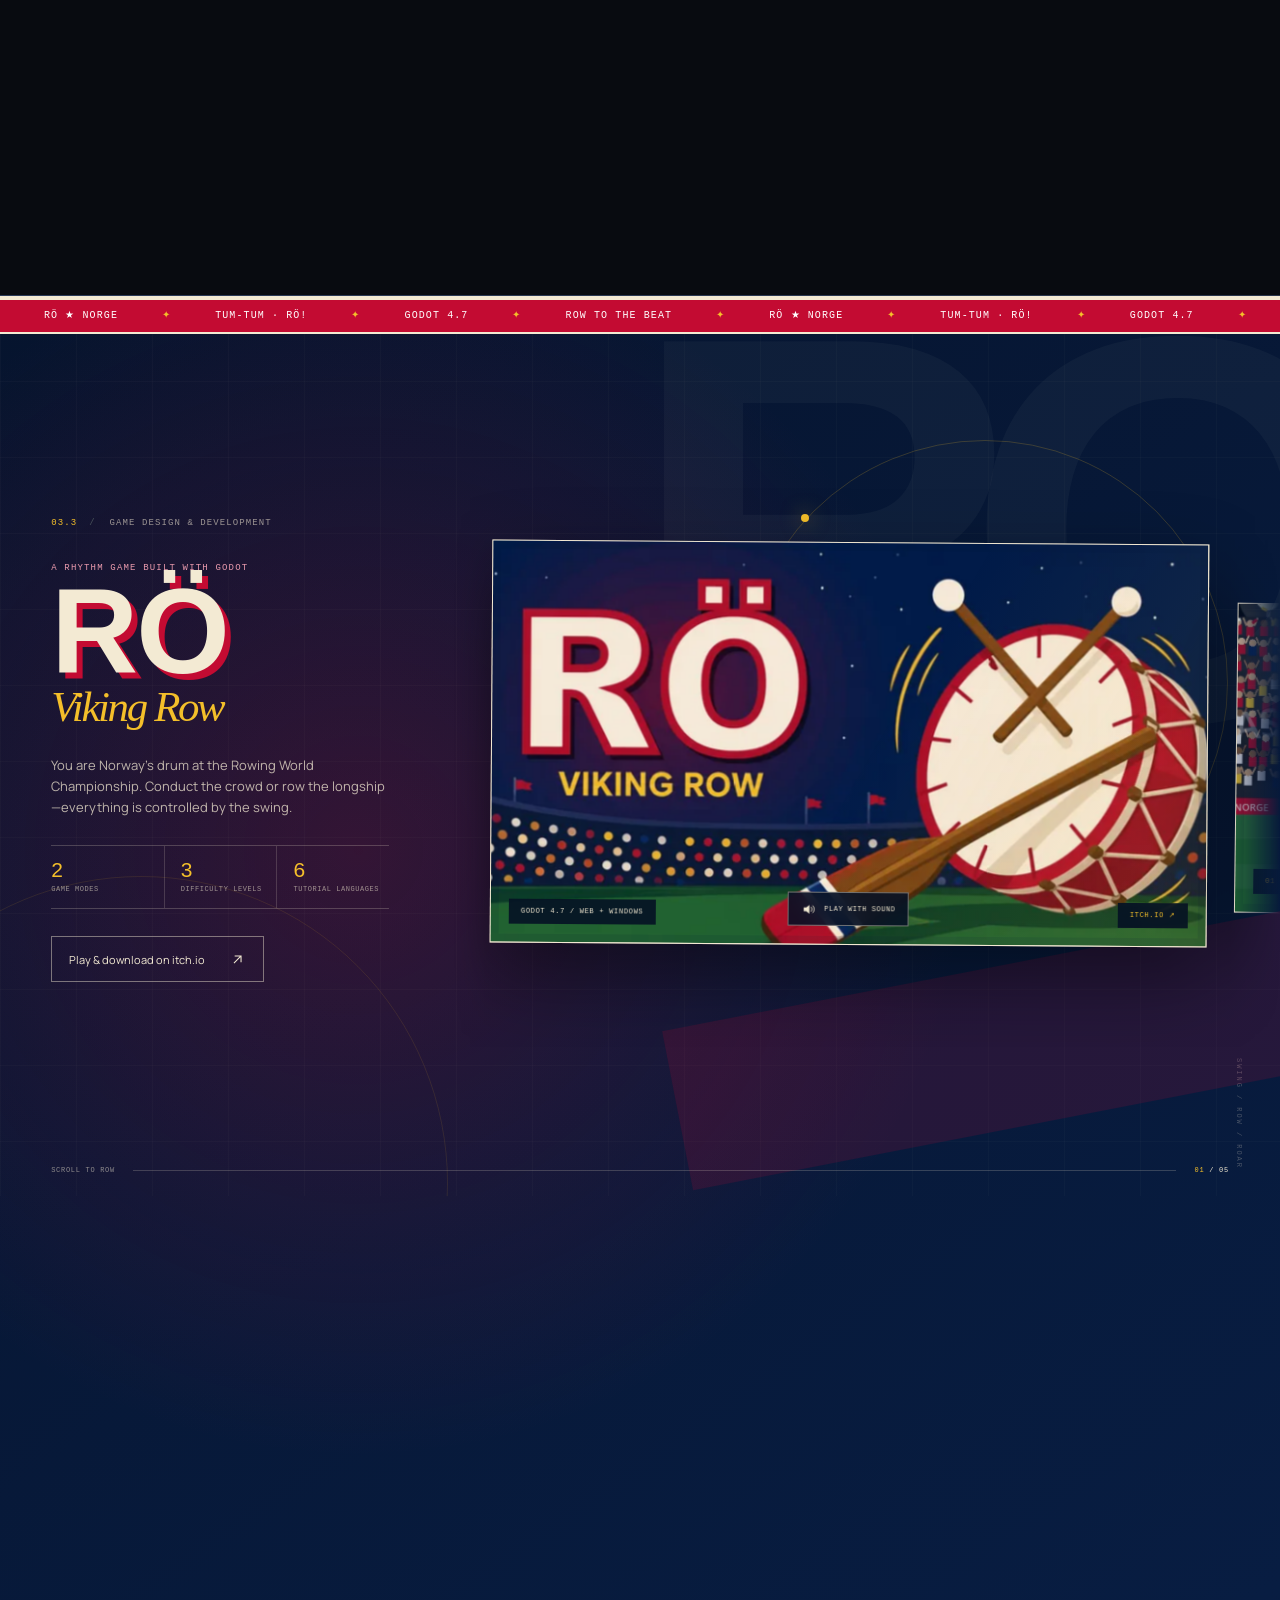
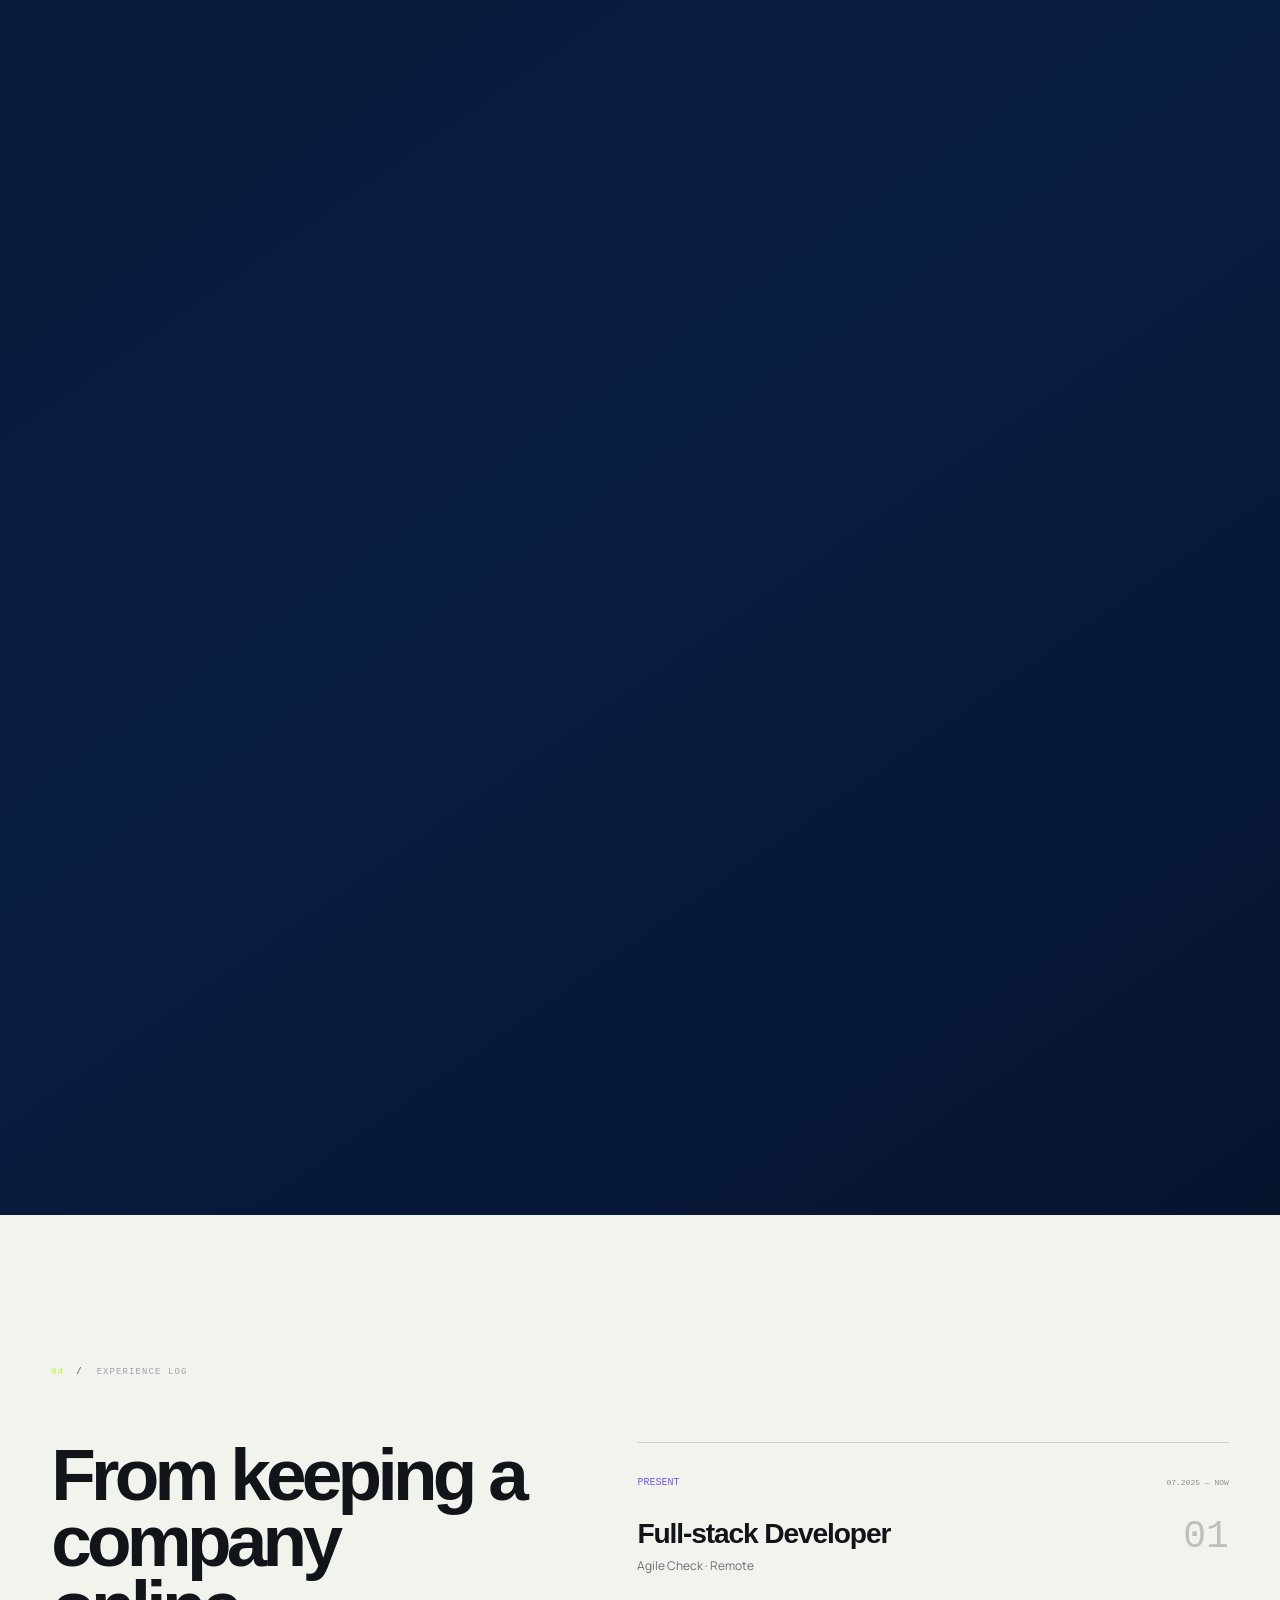
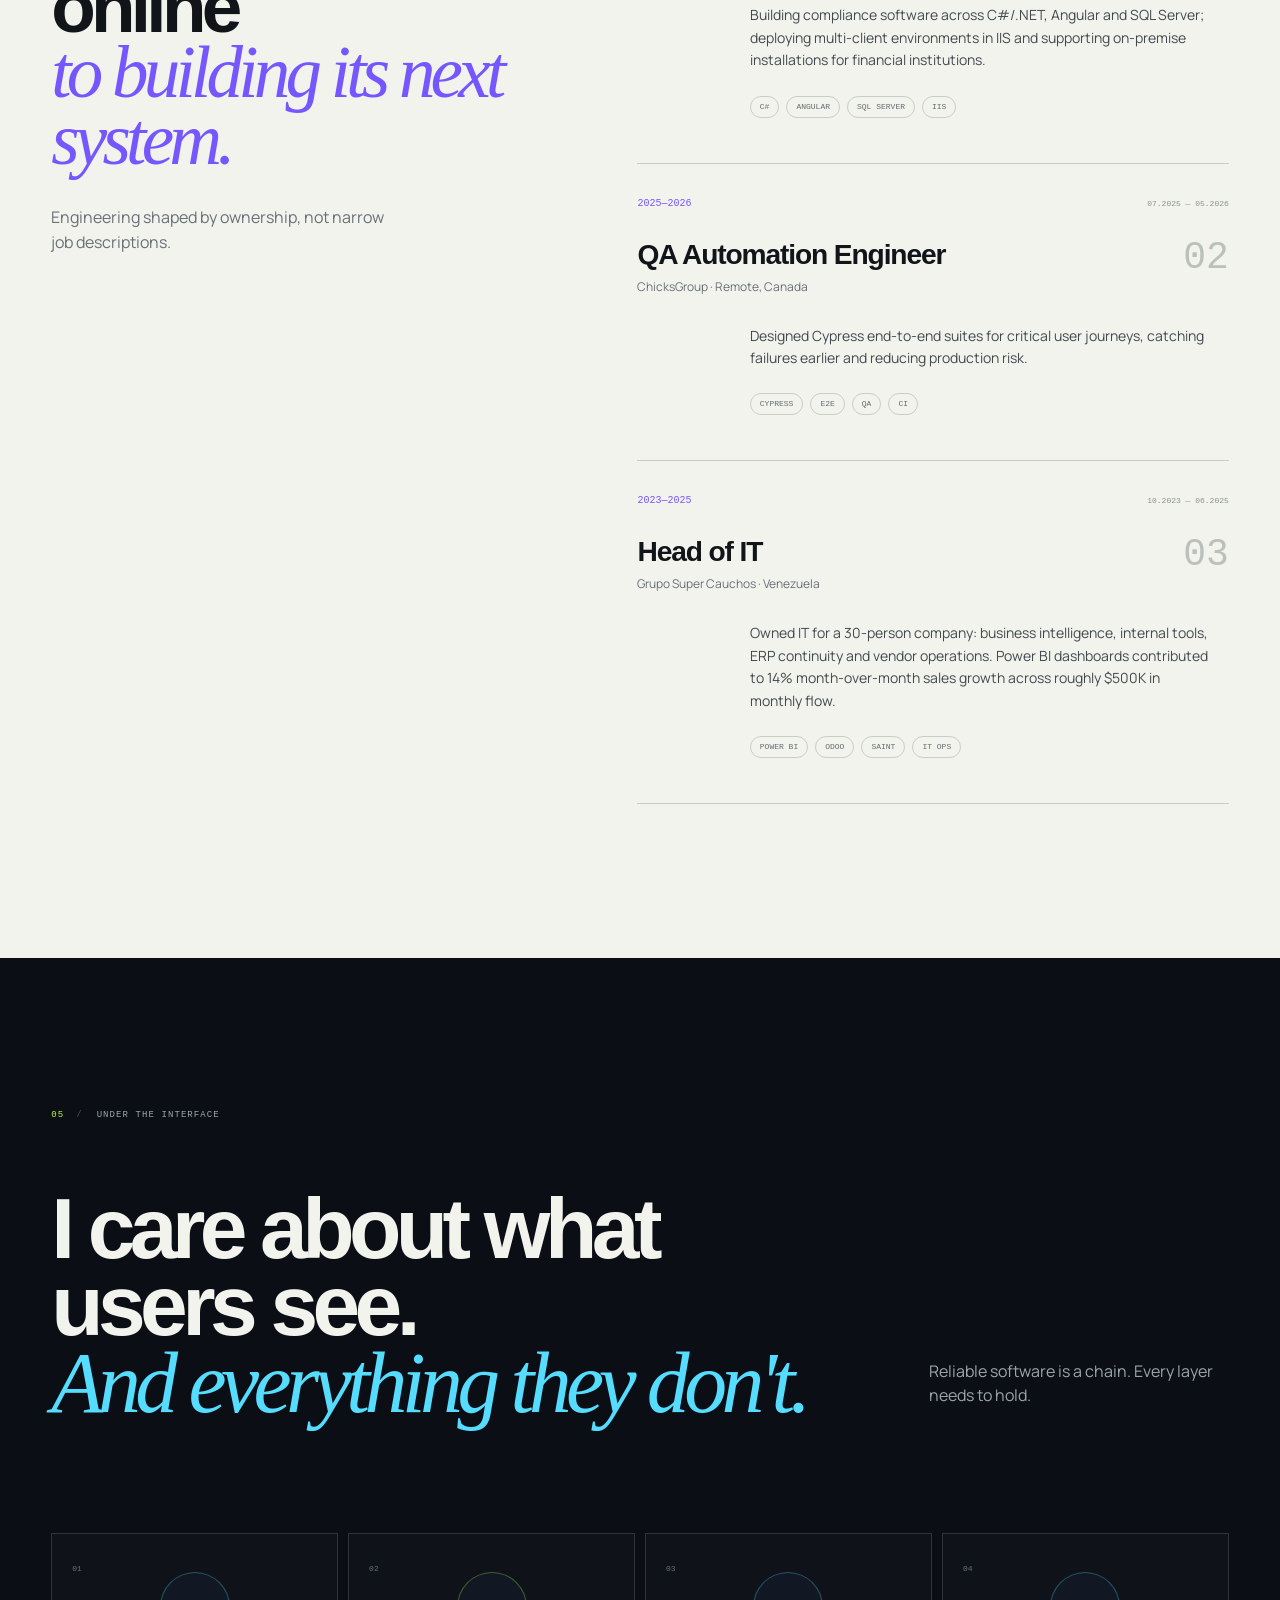
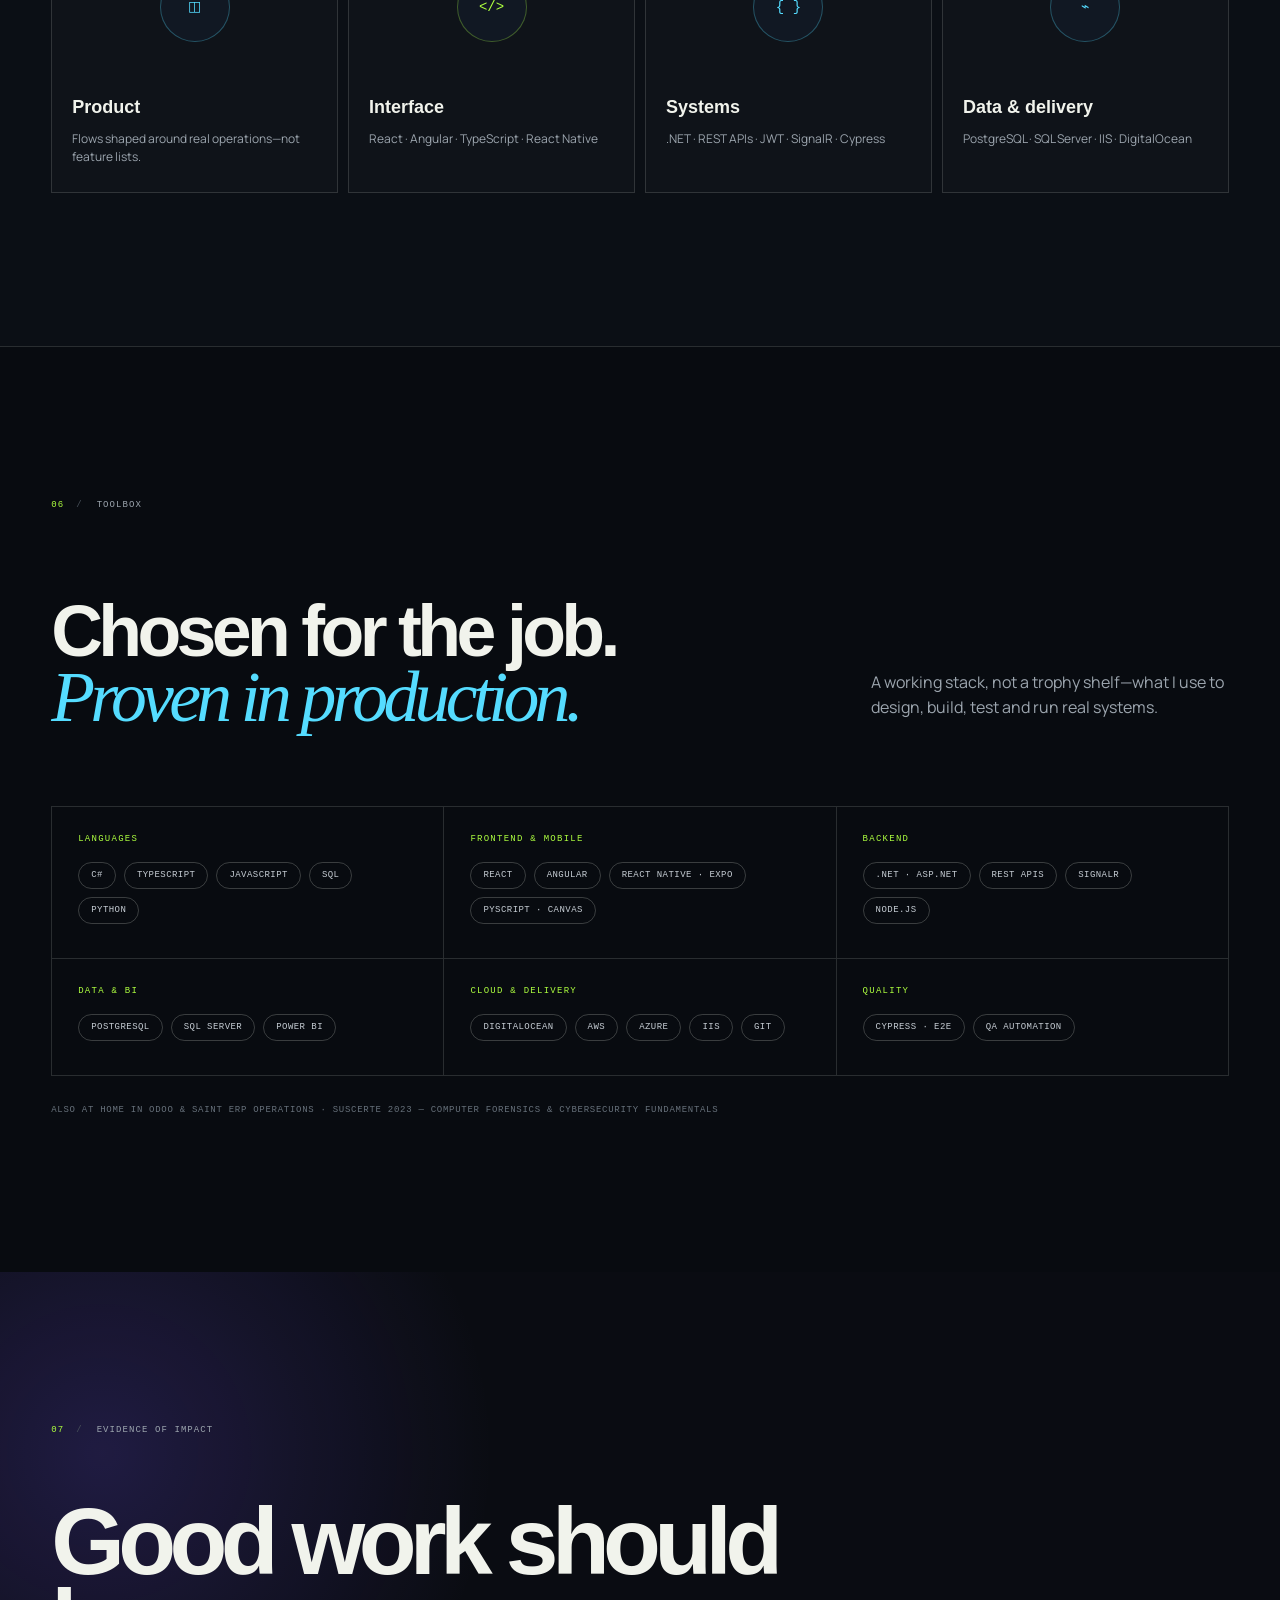
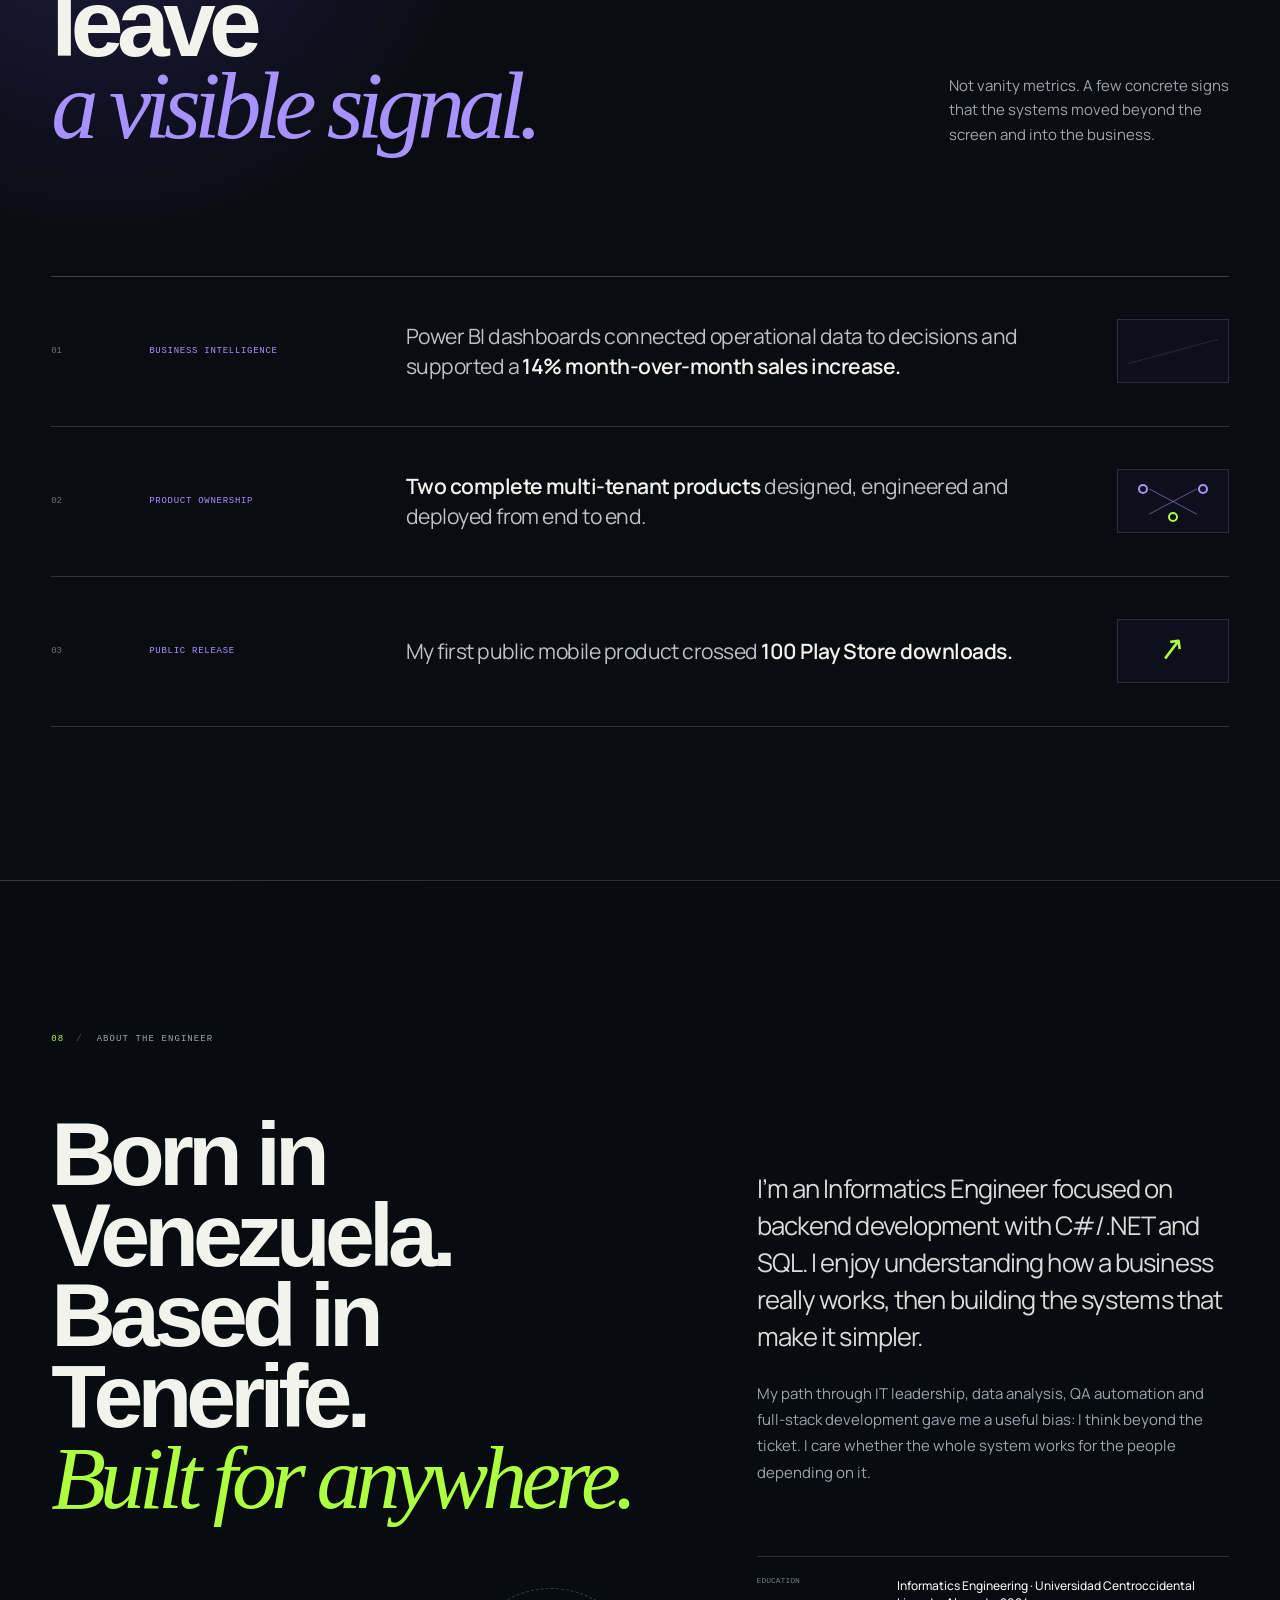
==== commit db1e450d: "Refine portfolio motion, optimize media and group creative projects" ====
--- a/index.html
+++ b/index.html
@@ -5,7 +5,7 @@
   <meta name="viewport" content="width=device-width, initial-scale=1">
   <meta name="theme-color" content="#080b10">
   <meta name="description" content="Nicolás Sira — full-stack engineer building operational software, multi-tenant products and reliable digital systems.">
-  <meta property="og:title" content="Nicolás Sira — Full-stack engineer">
+  <meta property="og:title" content="Nicolás Sira — Backend & Full-stack Developer">
   <meta property="og:description" content="I build software that runs the business.">
   <meta property="og:type" content="website">
   <meta property="og:url" content="https://nasd0408.github.io/nicolas-sira-portfolio/">
@@ -15,14 +15,14 @@
   <meta property="og:image" content="https://nasd0408.github.io/nicolas-sira-portfolio/assets/og-image.png">
   <meta property="og:image:width" content="1200">
   <meta property="og:image:height" content="630">
-  <meta property="og:image:alt" content="Nicolás Sira — Full-stack engineer. I build software that runs the business.">
+  <meta property="og:image:alt" content="Nicolás Sira — Backend & Full-stack Developer. I build software that runs the business.">
   <meta name="twitter:card" content="summary_large_image">
-  <meta name="twitter:title" content="Nicolás Sira — Full-stack engineer">
+  <meta name="twitter:title" content="Nicolás Sira — Backend & Full-stack Developer">
   <meta name="twitter:description" content="I build software that runs the business.">
   <meta name="twitter:image" content="https://nasd0408.github.io/nicolas-sira-portfolio/assets/og-image.png">
   <meta name="author" content="Nicolás Sira">
   <meta name="robots" content="index, follow">
-  <title>Nicolás Sira — Full-stack engineer</title>
+  <title>Nicolás Sira — Backend & Full-stack Developer</title>
   <link rel="canonical" href="https://nasd0408.github.io/nicolas-sira-portfolio/">
   <link rel="icon" href="favicon.svg" type="image/svg+xml">
   <link rel="preconnect" href="https://fonts.googleapis.com">
@@ -30,13 +30,15 @@
   <link href="https://fonts.googleapis.com/css2?family=Manrope:wght@400;500;600&display=swap" rel="stylesheet">
   <script>document.documentElement.classList.add("js", "is-loading");</script>
   <link rel="stylesheet" href="styles.css">
-  <script src="script.js" defer></script>
+  <link rel="stylesheet" href="enhancements.css?v=6">
+  <script src="script.js?v=5" defer></script>
+  <script src="enhancements.js?v=4" defer></script>
   <script type="application/ld+json">
   {
     "@context": "https://schema.org",
     "@type": "Person",
     "name": "Nicolás Sira",
-    "jobTitle": "Full-stack Engineer",
+    "jobTitle": "Backend and Full-stack Developer",
     "url": "https://nasd0408.github.io/nicolas-sira-portfolio/",
     "image": "https://nasd0408.github.io/nicolas-sira-portfolio/assets/og-image.png",
     "email": "nasd0408@gmail.com",
@@ -70,7 +72,7 @@
     <div class="loader-identity">
       <img src="assets/ns-mark.svg" alt="">
       <p>Nicolás Sira</p>
-      <span>Full-stack systems engineer</span>
+      <span>Backend &amp; full-stack developer</span>
     </div>
     <div class="loader-status">
       <span>Initializing experience</span>
@@ -90,7 +92,7 @@
       <span class="brand-mark"><img src="assets/ns-mark.svg" alt=""></span>
       <span class="brand-status">
         <b>Nicolás Sira</b>
-        <small data-i18n="nav.role">Full-stack engineer</small>
+        <small data-i18n="nav.role">Backend & full-stack developer</small>
       </span>
     </a>
 
@@ -135,14 +137,14 @@
         </div>
 
         <h1>
-          <span class="hero-kicker" data-i18n="hero.kicker">Full-stack engineer / Systems builder</span>
+          <span class="hero-kicker" data-i18n="hero.kicker">Backend & full-stack / C# · .NET · SQL</span>
           <span data-i18n="hero.line1">I build software</span>
           <span class="outline" data-i18n="hero.line2">that runs</span>
           <span data-i18n="hero.line3">the business.</span>
         </h1>
 
         <div class="hero-bottom">
-          <p data-i18n="hero.body">I turn operational complexity into calm, scalable products—from multi-tenant SaaS platforms to mobile apps used in the real world.</p>
+          <p data-i18n="hero.body">I turn operational complexity into useful products. Backend development with C#/.NET and SQL, with full-stack experience to take an idea all the way to production.</p>
           <a class="circle-link" href="#work" aria-label="Explore selected work">
             <svg viewBox="0 0 24 24" aria-hidden="true"><path d="M12 4v16M6 14l6 6 6-6"/></svg>
             <span data-i18n="hero.cta">Explore work</span>
@@ -204,11 +206,11 @@
               <div>
                 <div class="case-number">01</div>
                 <h3>Flota<span>IQ</span></h3>
-                <p data-i18n="flota.summary">A complete operations platform for transport companies—fleet, trips, maintenance, fuel, billing, documents, costs and live alerts in one system.</p>
+                <p data-i18n="flota.summary">A fleet platform with .NET and PostgreSQL: tenant isolation, trips, maintenance, fuel and billing. Real-time alerts with SignalR and a React interface.</p>
               </div>
               <div class="case-meta">
                 <div><small data-i18n="case.role">Role</small><strong data-i18n="case.solo">Solo product engineer</strong></div>
-                <div><small data-i18n="case.stack">Core stack</small><strong>React · .NET 10 · PostgreSQL</strong></div>
+                <div><small data-i18n="case.stack">Core stack</small><strong>.NET 10 · PostgreSQL · React</strong></div>
               </div>
               <div class="case-links">
                 <a href="https://flotaiq.duckdns.org/" target="_blank" rel="noreferrer">
@@ -221,10 +223,10 @@
             <div class="case-visual flota-visual">
               <div class="screen screen-main">
                 <div class="screen-bar"><i></i><i></i><i></i><span>flotaiq / dashboard</span></div>
-                <img src="assets/flotaiq-dashboard.png" alt="FlotaIQ main dashboard" width="1918" height="872" loading="lazy" decoding="async">
+                <picture class="progressive-media" style="--preview: url([data-uri])"><source type="image/webp" srcset="assets/optimized/flotaiq-dashboard-480.webp 480w, assets/optimized/flotaiq-dashboard-960.webp 960w, assets/optimized/flotaiq-dashboard-1600.webp 1600w" sizes="(max-width: 760px) 100vw, 80vw"><img width="1918" height="872" src="assets/flotaiq-dashboard.png" alt="FlotaIQ main dashboard" loading="lazy" decoding="async"></picture>
               </div>
               <div class="screen screen-float">
-                <img src="assets/flotaiq-map.png" alt="FlotaIQ fleet map" width="1918" height="875" loading="lazy" decoding="async">
+                <picture class="progressive-media" style="--preview: url([data-uri])"><source type="image/webp" srcset="assets/optimized/flotaiq-map-480.webp 480w, assets/optimized/flotaiq-map-960.webp 960w, assets/optimized/flotaiq-map-1600.webp 1600w" sizes="100vw"><img width="1918" height="875" src="assets/flotaiq-map.png" alt="FlotaIQ fleet map" loading="lazy" decoding="async"></picture>
               </div>
               <div class="tech-stamp stamp-one">REALTIME<br><b>SIGNALR</b></div>
               <div class="tech-stamp stamp-two">TENANT<br><b>ISOLATION</b></div>
@@ -234,17 +236,17 @@
           <article class="case case-cuadre panel">
             <div class="case-copy">
               <div class="case-topline">
-                <div class="cuadre-mini"><img src="assets/cuadre-logo.png" alt="CuadreAPP" width="1024" height="1024" loading="lazy" decoding="async"></div>
+                <div class="cuadre-mini"><picture class="progressive-media" style="--preview: url([data-uri])"><source type="image/webp" srcset="assets/optimized/cuadre-logo-256.webp 256w" sizes="104px"><img width="1024" height="1024" src="assets/cuadre-logo.png" alt="CuadreAPP" loading="lazy" decoding="async"></picture></div>
                 <span data-i18n="cuadre.type">Business OS for beauty professionals</span>
               </div>
               <div>
                 <div class="case-number">02</div>
                 <h3>Cuadre<span>APP</span></h3>
-                <p data-i18n="cuadre.summary">A mobile-first platform for beauty businesses: appointments, clients, debt, payroll, services, reminders, reports and offline-first synchronization.</p>
+                <p data-i18n="cuadre.summary">A .NET backend for appointments, clients, debts, payroll and reporting. A React Native app with offline-first synchronization brings it to beauty professionals.</p>
               </div>
               <div class="case-meta">
                 <div><small data-i18n="case.role">Role</small><strong data-i18n="case.solo">Solo product engineer</strong></div>
-                <div><small data-i18n="case.stack">Core stack</small><strong>React Native · Expo · .NET 10</strong></div>
+                <div><small data-i18n="case.stack">Core stack</small><strong>.NET 10 · React Native · Expo</strong></div>
               </div>
               <div class="case-links">
                 <a href="https://cuadreapp.duckdns.org/" target="_blank" rel="noreferrer">
@@ -255,8 +257,8 @@
               </div>
             </div>
             <div class="case-visual cuadre-visual">
-              <div class="phone phone-one"><img src="assets/cuadre-dashboard.png" alt="CuadreAPP dashboard" width="1080" height="2424" loading="lazy" decoding="async"></div>
-              <div class="phone phone-two"><img src="assets/cuadre-calendar.png" alt="CuadreAPP calendar" width="1080" height="2424" loading="lazy" decoding="async"></div>
+              <div class="phone phone-one"><picture class="progressive-media" style="--preview: url([data-uri])"><source type="image/webp" srcset="assets/optimized/cuadre-dashboard-480.webp 480w, assets/optimized/cuadre-dashboard-960.webp 960w, assets/optimized/cuadre-dashboard-1080.webp 1080w" sizes="(max-width: 760px) 45vw, 28vw"><img width="1080" height="2424" src="assets/cuadre-dashboard.png" alt="CuadreAPP dashboard" loading="lazy" decoding="async"></picture></div>
+              <div class="phone phone-two"><picture class="progressive-media" style="--preview: url([data-uri])"><source type="image/webp" srcset="assets/optimized/cuadre-calendar-480.webp 480w, assets/optimized/cuadre-calendar-960.webp 960w, assets/optimized/cuadre-calendar-1080.webp 1080w" sizes="(max-width: 760px) 45vw, 28vw"><img width="1080" height="2424" src="assets/cuadre-calendar.png" alt="CuadreAPP calendar" loading="lazy" decoding="async"></picture></div>
               <div class="release-badge">
                 <span>100+</span>
                 <small data-i18n="cuadre.downloads">Play Store downloads</small>
@@ -269,89 +271,16 @@
       </div>
     </section>
 
-    <section class="ro-game" id="ro" aria-labelledby="ro-title">
-      <div class="ro-sticky">
-        <div class="ro-ribbon" aria-hidden="true">
-          <div class="ro-ribbon-track">
-            <span>RÖ ★ NORGE</span><span>TUM-TUM · RÖ!</span><span>GODOT 4.7</span><span>ROW TO THE BEAT</span>
-            <span>RÖ ★ NORGE</span><span>TUM-TUM · RÖ!</span><span>GODOT 4.7</span><span>ROW TO THE BEAT</span>
-          </div>
-        </div>
-
-        <div class="ro-parallax" aria-hidden="true">
-          <span class="ro-ghost">RÖ</span>
-          <i class="ro-ring ro-ring-one"></i>
-          <i class="ro-ring ro-ring-two"></i>
-          <b>SWING / ROW / ROAR</b>
-        </div>
-
-        <div class="ro-scroll-main">
-          <div class="ro-copy">
-            <div class="eyebrow ro-eyebrow">
-              <span>03</span>
-              <span data-i18n="game.label">Game design & development</span>
-            </div>
-            <p class="ro-kicker" data-i18n="game.kicker">A rhythm game built with Godot</p>
-            <h2 id="ro-title"><span>RÖ</span><em>Viking Row</em></h2>
-            <p class="ro-summary" data-i18n="game.body">You are Norway's drum at the Rowing World Championship. Conduct the crowd or row the longship—everything is controlled by the swing.</p>
-
-            <div class="ro-facts">
-              <div><strong>2</strong><span data-i18n="game.modes">Game modes</span></div>
-              <div><strong>3</strong><span data-i18n="game.difficulties">Difficulty levels</span></div>
-              <div><strong>6</strong><span data-i18n="game.languages">Tutorial languages</span></div>
-            </div>
-
-            <a class="ro-cta" href="https://nasd0408.itch.io/ro-viking-row" target="_blank" rel="noreferrer">
-              <span data-i18n="game.cta">Play & download on itch.io</span>
-              <svg viewBox="0 0 24 24" aria-hidden="true"><path d="M7 17 17 7M8 7h9v9"/></svg>
-            </a>
-          </div>
-
-          <div class="ro-viewport">
-            <div class="ro-track">
-              <div class="ro-frame ro-frame-cover ro-video-frame">
-                <video class="ro-game-video" poster="assets/ro-cover.png" muted loop playsinline preload="metadata" aria-label="RÖ: Viking Row gameplay">
-                  <source src="assets/ro-gameplay.mp4" type="video/mp4">
-                </video>
-                <span class="ro-frame-tag">GODOT 4.7 / WEB + WINDOWS</span>
-                <button class="ro-sound-toggle" type="button" aria-pressed="false">
-                  <svg viewBox="0 0 24 24" aria-hidden="true"><path d="M5 9v6h4l5 4V5L9 9H5Z"/><path class="sound-wave" d="M17 9c1.4 1.7 1.4 4.3 0 6M19.5 6.5c3 3 3 8 0 11"/></svg>
-                  <strong data-i18n="game.sound">Play with sound</strong>
-                </button>
-                <a class="ro-frame-open" href="https://nasd0408.itch.io/ro-viking-row" target="_blank" rel="noreferrer" aria-label="Open RÖ: Viking Row on itch.io">ITCH.IO ↗</a>
-              </div>
-              <figure class="ro-frame">
-                <img src="assets/ro-conduct.png" alt="RÖ conductor mode with a packed stadium" width="1280" height="720" loading="lazy" decoding="async">
-                <figcaption><span>01</span><strong data-i18n="game.conduct">DIRIGER! — Conduct the crowd</strong></figcaption>
-              </figure>
-              <figure class="ro-frame">
-                <img src="assets/ro-row.png" alt="RÖ rowing mode with a Viking longship" width="1280" height="720" loading="lazy" decoding="async">
-                <figcaption><span>02</span><strong data-i18n="game.row">RO! — Row to the beat</strong></figcaption>
-              </figure>
-              <figure class="ro-frame">
-                <img src="assets/ro-menu.png" alt="RÖ game mode selection screen" width="1280" height="720" loading="lazy" decoding="async">
-                <figcaption><span>03</span><strong>MODE SELECT / RÖ</strong></figcaption>
-              </figure>
-              <figure class="ro-frame">
-                <img src="assets/ro-gameplay.png" alt="RÖ conductor gameplay on Ragnarök difficulty" width="1280" height="720" loading="lazy" decoding="async">
-                <figcaption><span>04</span><strong>RAGNARÖK / PERFECT SWING</strong></figcaption>
-              </figure>
-            </div>
-          </div>
-        </div>
-
-        <div class="ro-scroll-readout" aria-hidden="true">
-          <span data-i18n="game.scroll">Scroll to row</span>
-          <b><i></i></b>
-          <strong><span class="ro-progress-count">01</span> / 05</strong>
-        </div>
-      </div>
-    </section>
-
+    <div class="project-lab" id="lab" role="region" aria-labelledby="lab-title">
+      <header class="project-lab-heading section-pad">
+        <div class="eyebrow"><span>03</span><span data-i18n="lab.label">Creative engineering</span></div>
+        <h2 id="lab-title" data-i18n="lab.title">Algorithms, interfaces<br><em>and playable worlds.</em></h2>
+        <nav aria-label="Creative projects"><a href="#algoviz">01 / AlgoViz ↘</a><a href="#editorial">02 / Viktoria Becker ↘</a><a href="#ro">03 / RÖ ↘</a></nav>
+      </header>
     <section class="algo" id="algoviz" aria-labelledby="algo-title">
       <div class="algo-stage" aria-hidden="true">
-        <video class="algo-video" poster="assets/algoviz-poster.jpg" muted loop playsinline preload="metadata" width="1440" height="612">
-          <source src="assets/algoviz.mp4" type="video/mp4">
+        <video class="algo-video" poster="assets/optimized/algoviz-poster-960.webp" muted loop playsinline preload="none" data-deferred width="1440" height="612">
+          <source data-src="assets/algoviz.mp4" type="video/mp4">
         </video>
         <div class="algo-scrim"></div>
         <div class="algo-grid"></div>
@@ -360,7 +289,7 @@
       <div class="algo-inner">
         <div class="algo-head">
           <div class="eyebrow reveal algo-eyebrow">
-            <span>04</span>
+            <span>03.1</span>
             <span data-i18n="algo.label">Algorithms &amp; systems</span>
           </div>
           <p class="algo-kicker reveal" data-i18n="algo.kicker">Written entirely in Python. Running in the browser.</p>
@@ -406,48 +335,175 @@
         </article>
       </div>
     </section>
-
-    <section class="also-shipped">
-      <div class="web-work reveal">
-        <div class="web-work-title">
-          <span data-i18n="web.label">Also shipped</span>
-          <p data-i18n="web.body">Focused web experiences for businesses and people.</p>
-        </div>
-        <a href="https://tortenerife.com/" target="_blank" rel="noreferrer"><span>01</span><strong>Tor Tenerife</strong><small>WordPress · tortenerife.com</small><b>↗</b></a>
-        <a href="https://berjaviks.netlify.app/" target="_blank" rel="noreferrer"><span>02</span><strong data-i18n="web.editorialTitle">Editorial Portfolio</strong><small data-i18n="web.portfolio">Independent model portfolio</small><b>↗</b></a>
-      </div>
-    </section>
-
-    <section class="build-reveal" id="build-reveal" aria-labelledby="build-reveal-title">
-      <div class="build-reveal-sticky">
-        <div class="build-reveal-stage">
-          <div class="build-reveal-image">
-            <img src="assets/flotaiq-map.png" alt="FlotaIQ fleet map showing live routes across Venezuela" width="1918" height="872" loading="lazy" decoding="async">
-          </div>
-          <div class="build-reveal-scrim" aria-hidden="true"></div>
-          <div class="build-scaffold" aria-hidden="true">
-            <span class="scaffold-line line-v-one"></span>
-            <span class="scaffold-line line-v-two"></span>
-            <span class="scaffold-line line-h-one"></span>
-            <span class="scaffold-line line-h-two"></span>
-            <i class="scaffold-node node-one"></i>
-            <i class="scaffold-node node-two"></i>
-            <i class="scaffold-node node-three"></i>
-            <i class="scaffold-node node-four"></i>
-          </div>
-          <div class="build-reveal-copy">
-            <div class="build-reveal-kicker">
-              <span>LIVE SYSTEM / 01</span>
-              <span data-i18n="reveal.status">Built beyond the mockup</span>
-            </div>
-            <h2 id="build-reveal-title" data-i18n="reveal.title">From architecture<br><em>to motion.</em></h2>
-            <p data-i18n="reveal.body">Interfaces are only the surface. Underneath: routes, permissions, live signals and decisions moving together.</p>
-          </div>
-          <div class="build-reveal-readout" aria-hidden="true">
-            <span>FLOTAIQ / GEO SIGNAL</span>
-            <b><i></i></b>
-            <span class="reveal-percent">00%</span>
-          </div>
+    <section class="visual-lab" id="editorial" aria-labelledby="visual-lab-title">
+      <div class="vika-stage section-pad">
+      <div class="eyebrow reveal"><span>03.2</span><span data-i18n="vika.label">Beyond the backend</span></div>
+      <div class="visual-lab-head">
+        <h2 id="visual-lab-title" class="reveal" data-i18n="vika.title">A different<br><em>kind of engineering.</em></h2>
+        <div class="visual-lab-copy reveal">
+          <p data-i18n="vika.body">Viktoria Becker — an editorial portfolio where photography, typography and motion share the stage. A side project to explore what an interface can feel like.</p>
+          <a class="visual-lab-link" href="https://berjaviks.netlify.app/" target="_blank" rel="noreferrer"><span data-i18n="vika.cta">Explore the website</span><span aria-hidden="true">↗</span></a>
+        </div>
+      </div>
+      <div class="gallery-toolbar">
+        <span data-i18n="vika.hint">Scroll to explore · drag to take control</span>
+        <div><button type="button" class="gallery-prev"><span aria-hidden="true">←</span><span class="sr-only" data-i18n="vika.previous">Previous preview</span></button><button type="button" class="gallery-next"><span aria-hidden="true">→</span><span class="sr-only" data-i18n="vika.next">Next preview</span></button></div>
+      </div>
+      <div class="vika-gallery" tabindex="0" aria-label="Viktoria Becker website previews">
+        <figure class="vika-preview">
+          <div class="preview-browser" aria-hidden="true"><i></i><i></i><i></i><span>berjaviks.netlify.app</span><b>01 / 03</b></div>
+          <picture class="progressive-media" style="--preview: url([data-uri])"><source type="image/webp" srcset="assets/optimized/vika-cover-480.webp 480w, assets/optimized/vika-cover-960.webp 960w, assets/optimized/vika-cover-1270.webp 1270w" sizes="(max-width: 760px) 100vw, 80vw"><img width="1270" height="794" src="assets/vika-cover.webp" alt="Viktoria Becker website homepage with oversized typography and an editorial portrait" loading="lazy" decoding="async"></picture>
+          <figcaption><span data-i18n="vika.cover">The first impression</span><span>VIKTORIA BECKER / WEB</span></figcaption>
+        </figure>
+        <figure class="vika-preview">
+          <div class="preview-browser" aria-hidden="true"><i></i><i></i><i></i><span>berjaviks.netlify.app</span><b>02 / 03</b></div>
+          <picture class="progressive-media" style="--preview: url([data-uri])"><source type="image/webp" srcset="assets/optimized/vika-sequence-480.webp 480w, assets/optimized/vika-sequence-960.webp 960w, assets/optimized/vika-sequence-1270.webp 1270w" sizes="(max-width: 760px) 100vw, 80vw"><img width="1270" height="794" src="assets/vika-sequence.webp" alt="Editorial composition from the Viktoria Becker website" loading="lazy" decoding="async"></picture>
+          <figcaption><span data-i18n="vika.sequence">The editorial sequence</span><span>VIKTORIA BECKER / WEB</span></figcaption>
+        </figure>
+        <figure class="vika-preview">
+          <div class="preview-browser" aria-hidden="true"><i></i><i></i><i></i><span>berjaviks.netlify.app</span><b>03 / 03</b></div>
+          <picture class="progressive-media" style="--preview: url([data-uri])"><source type="image/webp" srcset="assets/optimized/vika-motion-480.webp 480w, assets/optimized/vika-motion-960.webp 960w, assets/optimized/vika-motion-1270.webp 1270w" sizes="(max-width: 760px) 100vw, 80vw"><img width="1270" height="794" src="assets/vika-motion.webp" alt="Kinetic chapter with expressive typography from the Viktoria Becker website" loading="lazy" decoding="async"></picture>
+          <figcaption><span data-i18n="vika.motion">Type in motion</span><span>VIKTORIA BECKER / WEB</span></figcaption>
+        </figure>
+      </div>
+      <div class="vika-progress" aria-hidden="true"><i></i><span>01 / 03</span></div>
+      </div>
+    </section>
+    <section class="ro-game" id="ro" aria-labelledby="ro-title">
+      <div class="ro-sticky">
+        <div class="ro-ribbon" aria-hidden="true">
+          <div class="ro-ribbon-track">
+            <span>RÖ ★ NORGE</span><span>TUM-TUM · RÖ!</span><span>GODOT 4.7</span><span>ROW TO THE BEAT</span>
+            <span>RÖ ★ NORGE</span><span>TUM-TUM · RÖ!</span><span>GODOT 4.7</span><span>ROW TO THE BEAT</span>
+          </div>
+        </div>
+
+        <div class="ro-parallax" aria-hidden="true">
+          <span class="ro-ghost">RÖ</span>
+          <i class="ro-ring ro-ring-one"></i>
+          <i class="ro-ring ro-ring-two"></i>
+          <b>SWING / ROW / ROAR</b>
+        </div>
+
+        <div class="ro-scroll-main">
+          <div class="ro-copy">
+            <div class="eyebrow ro-eyebrow">
+              <span>03.3</span>
+              <span data-i18n="game.label">Game design & development</span>
+            </div>
+            <p class="ro-kicker" data-i18n="game.kicker">A rhythm game built with Godot</p>
+            <h2 id="ro-title"><span>RÖ</span><em>Viking Row</em></h2>
+            <p class="ro-summary" data-i18n="game.body">You are Norway's drum at the Rowing World Championship. Conduct the crowd or row the longship—everything is controlled by the swing.</p>
+
+            <div class="ro-facts">
+              <div><strong>2</strong><span data-i18n="game.modes">Game modes</span></div>
+              <div><strong>3</strong><span data-i18n="game.difficulties">Difficulty levels</span></div>
+              <div><strong>6</strong><span data-i18n="game.languages">Tutorial languages</span></div>
+            </div>
+
+            <a class="ro-cta" href="https://nasd0408.itch.io/ro-viking-row" target="_blank" rel="noreferrer">
+              <span data-i18n="game.cta">Play & download on itch.io</span>
+              <svg viewBox="0 0 24 24" aria-hidden="true"><path d="M7 17 17 7M8 7h9v9"/></svg>
+            </a>
+          </div>
+
+          <div class="ro-viewport">
+            <div class="ro-track">
+              <div class="ro-frame ro-frame-cover ro-video-frame">
+                <video class="ro-game-video" poster="assets/optimized/ro-cover-960.webp" muted loop playsinline preload="none" data-deferred aria-label="RÖ: Viking Row gameplay">
+                  <source data-src="assets/ro-gameplay.mp4" type="video/mp4">
+                </video>
+                <span class="ro-frame-tag">GODOT 4.7 / WEB + WINDOWS</span>
+                <button class="ro-sound-toggle" type="button" aria-pressed="false">
+                  <svg viewBox="0 0 24 24" aria-hidden="true"><path d="M5 9v6h4l5 4V5L9 9H5Z"/><path class="sound-wave" d="M17 9c1.4 1.7 1.4 4.3 0 6M19.5 6.5c3 3 3 8 0 11"/></svg>
+                  <strong data-i18n="game.sound">Play with sound</strong>
+                </button>
+                <a class="ro-frame-open" href="https://nasd0408.itch.io/ro-viking-row" target="_blank" rel="noreferrer" aria-label="Open RÖ: Viking Row on itch.io">ITCH.IO ↗</a>
+              </div>
+              <figure class="ro-frame">
+                <picture class="progressive-media" style="--preview: url([data-uri])"><source type="image/webp" srcset="assets/optimized/ro-conduct-480.webp 480w, assets/optimized/ro-conduct-960.webp 960w, assets/optimized/ro-conduct-1282.webp 1282w" sizes="(max-width: 760px) 100vw, 80vw"><img width="1282" height="723" src="assets/ro-conduct.png" alt="RÖ conductor mode with a packed stadium" loading="lazy" decoding="async"></picture>
+                <figcaption><span>01</span><strong data-i18n="game.conduct">DIRIGER! — Conduct the crowd</strong></figcaption>
+              </figure>
+              <figure class="ro-frame">
+                <picture class="progressive-media" style="--preview: url([data-uri])"><source type="image/webp" srcset="assets/optimized/ro-row-480.webp 480w, assets/optimized/ro-row-960.webp 960w, assets/optimized/ro-row-1281.webp 1281w" sizes="(max-width: 760px) 100vw, 80vw"><img width="1281" height="722" src="assets/ro-row.png" alt="RÖ rowing mode with a Viking longship" loading="lazy" decoding="async"></picture>
+                <figcaption><span>02</span><strong data-i18n="game.row">RO! — Row to the beat</strong></figcaption>
+              </figure>
+              <figure class="ro-frame">
+                <picture class="progressive-media" style="--preview: url([data-uri])"><source type="image/webp" srcset="assets/optimized/ro-menu-480.webp 480w, assets/optimized/ro-menu-960.webp 960w, assets/optimized/ro-menu-1282.webp 1282w" sizes="(max-width: 760px) 100vw, 80vw"><img width="1282" height="722" src="assets/ro-menu.png" alt="RÖ game mode selection screen" loading="lazy" decoding="async"></picture>
+                <figcaption><span>03</span><strong>MODE SELECT / RÖ</strong></figcaption>
+              </figure>
+              <figure class="ro-frame">
+                <picture class="progressive-media" style="--preview: url([data-uri])"><source type="image/webp" srcset="assets/optimized/ro-gameplay-480.webp 480w, assets/optimized/ro-gameplay-960.webp 960w, assets/optimized/ro-gameplay-1292.webp 1292w" sizes="(max-width: 760px) 100vw, 80vw"><img width="1292" height="720" src="assets/ro-gameplay.png" alt="RÖ conductor gameplay on Ragnarök difficulty" loading="lazy" decoding="async"></picture>
+                <figcaption><span>04</span><strong>RAGNARÖK / PERFECT SWING</strong></figcaption>
+              </figure>
+            </div>
+          </div>
+        </div>
+
+        <div class="ro-scroll-readout" aria-hidden="true">
+          <span data-i18n="game.scroll">Scroll to row</span>
+          <b><i></i></b>
+          <strong><span class="ro-progress-count">01</span> / 05</strong>
+        </div>
+      </div>
+    </section>
+    </div>
+
+<section class="experience section-pad" id="experience">
+      <div class="eyebrow reveal">
+        <span>04</span>
+        <span data-i18n="experience.label">Experience log</span>
+      </div>
+      <div class="experience-layout">
+        <div class="experience-title reveal">
+          <h2 data-i18n="experience.title">From keeping a company online<br><em>to building its next system.</em></h2>
+          <p data-i18n="experience.subtitle">Engineering shaped by ownership, not narrow job descriptions.</p>
+        </div>
+        <div class="timeline">
+          <article class="timeline-item reveal">
+            <div class="timeline-date"><span data-i18n="experience.present">Present</span><small>07.2025 — NOW</small></div>
+            <div class="timeline-role">
+              <div>
+                <h3 data-i18n="agile.role">Full-stack Developer</h3>
+                <p>Agile Check · <span data-i18n="remote">Remote</span></p>
+              </div>
+              <span class="timeline-index">01</span>
+            </div>
+            <div class="timeline-detail">
+              <p data-i18n="agile.body">Building compliance software across C#/.NET, Angular and SQL Server; deploying multi-client environments in IIS and supporting on-premise installations for financial institutions.</p>
+              <div><span>C#</span><span>Angular</span><span>SQL Server</span><span>IIS</span></div>
+            </div>
+          </article>
+
+          <article class="timeline-item reveal">
+            <div class="timeline-date"><span>2025—2026</span><small>07.2025 — 05.2026</small></div>
+            <div class="timeline-role">
+              <div>
+                <h3 data-i18n="chicks.role">QA Automation Engineer</h3>
+                <p>ChicksGroup · <span data-i18n="remote">Remote</span>, Canada</p>
+              </div>
+              <span class="timeline-index">02</span>
+            </div>
+            <div class="timeline-detail">
+              <p data-i18n="chicks.body">Designed Cypress end-to-end suites for critical user journeys, catching failures earlier and reducing production risk.</p>
+              <div><span>Cypress</span><span>E2E</span><span>QA</span><span>CI</span></div>
+            </div>
+          </article>
+
+          <article class="timeline-item reveal">
+            <div class="timeline-date"><span>2023—2025</span><small>10.2023 — 06.2025</small></div>
+            <div class="timeline-role">
+              <div>
+                <h3 data-i18n="cauchos.role">Head of IT</h3>
+                <p>Grupo Super Cauchos · Venezuela</p>
+              </div>
+              <span class="timeline-index">03</span>
+            </div>
+            <div class="timeline-detail">
+              <p data-i18n="cauchos.body">Owned IT for a 30-person company: business intelligence, internal tools, ERP continuity and vendor operations. Power BI dashboards contributed to 14% month-over-month sales growth across roughly $500K in monthly flow.</p>
+              <div><span>Power BI</span><span>Odoo</span><span>SAINT</span><span>IT Ops</span></div>
+            </div>
+          </article>
         </div>
       </div>
     </section>
@@ -528,70 +584,11 @@
       <p class="skills-note reveal" data-i18n="skills.note">Also at home in Odoo & SAINT ERP operations · SUSCERTE 2023 — computer forensics & cybersecurity fundamentals</p>
     </section>
 
-    <section class="experience section-pad" id="experience">
-      <div class="eyebrow reveal">
-        <span>07</span>
-        <span data-i18n="experience.label">Experience log</span>
-      </div>
-      <div class="experience-layout">
-        <div class="experience-title reveal">
-          <h2 data-i18n="experience.title">From keeping a company online<br><em>to building its next system.</em></h2>
-          <p data-i18n="experience.subtitle">Engineering shaped by ownership, not narrow job descriptions.</p>
-        </div>
-        <div class="timeline">
-          <article class="timeline-item reveal">
-            <div class="timeline-date"><span data-i18n="experience.present">Present</span><small>07.2025 — NOW</small></div>
-            <div class="timeline-role">
-              <div>
-                <h3 data-i18n="agile.role">Full-stack Developer</h3>
-                <p>Agile Check · <span data-i18n="remote">Remote</span></p>
-              </div>
-              <span class="timeline-index">01</span>
-            </div>
-            <div class="timeline-detail">
-              <p data-i18n="agile.body">Building compliance software across C#/.NET, Angular and SQL Server; deploying multi-client environments in IIS and supporting on-premise installations for financial institutions.</p>
-              <div><span>C#</span><span>Angular</span><span>SQL Server</span><span>IIS</span></div>
-            </div>
-          </article>
-
-          <article class="timeline-item reveal">
-            <div class="timeline-date"><span>2025—2026</span><small>07.2025 — 05.2026</small></div>
-            <div class="timeline-role">
-              <div>
-                <h3 data-i18n="chicks.role">QA Automation Engineer</h3>
-                <p>ChicksGroup · <span data-i18n="remote">Remote</span>, Canada</p>
-              </div>
-              <span class="timeline-index">02</span>
-            </div>
-            <div class="timeline-detail">
-              <p data-i18n="chicks.body">Designed Cypress end-to-end suites for critical user journeys, catching failures earlier and reducing production risk.</p>
-              <div><span>Cypress</span><span>E2E</span><span>QA</span><span>CI</span></div>
-            </div>
-          </article>
-
-          <article class="timeline-item reveal">
-            <div class="timeline-date"><span>2023—2025</span><small>10.2023 — 06.2025</small></div>
-            <div class="timeline-role">
-              <div>
-                <h3 data-i18n="cauchos.role">Head of IT</h3>
-                <p>Grupo Super Cauchos · Venezuela</p>
-              </div>
-              <span class="timeline-index">03</span>
-            </div>
-            <div class="timeline-detail">
-              <p data-i18n="cauchos.body">Owned IT for a 30-person company: business intelligence, internal tools, ERP continuity and vendor operations. Power BI dashboards contributed to 14% month-over-month sales growth across roughly $500K in monthly flow.</p>
-              <div><span>Power BI</span><span>Odoo</span><span>SAINT</span><span>IT Ops</span></div>
-            </div>
-          </article>
-        </div>
-      </div>
-    </section>
-
     <section class="impact section-pad">
       <div class="impact-head">
         <div>
           <div class="eyebrow reveal">
-            <span>08</span>
+            <span>07</span>
             <span data-i18n="impact.label">Evidence of impact</span>
           </div>
           <h2 class="reveal" data-i18n="impact.title">Good work should leave<br><em>a visible signal.</em></h2>
@@ -621,9 +618,14 @@
       </div>
     </section>
 
+
+
+
+
+
     <section class="about section-pad" id="about">
       <div class="eyebrow reveal">
-        <span>09</span>
+        <span>08</span>
         <span data-i18n="about.label">About the engineer</span>
       </div>
       <div class="about-layout">
@@ -636,7 +638,7 @@
           </div>
         </div>
         <div class="about-copy reveal">
-          <p class="lead" data-i18n="about.lead">I’m an Informatics Engineer who is happiest at the intersection of code and operations: understanding how a business really works, then making that work simpler.</p>
+          <p class="lead" data-i18n="about.lead">I’m an Informatics Engineer focused on backend development with C#/.NET and SQL. I enjoy understanding how a business really works, then building the systems that make it simpler.</p>
           <p data-i18n="about.body">My path through IT leadership, data analysis, QA automation and full-stack development gave me a useful bias: I think beyond the ticket. I care whether the whole system works for the people depending on it.</p>
           <div class="about-facts">
             <div><small data-i18n="about.education">Education</small><strong data-i18n="about.degree">Informatics Engineering · Universidad Centroccidental Lisandro Alvarado, 2024</strong></div>
@@ -653,7 +655,7 @@
       <div class="contact-grid" aria-hidden="true"></div>
       <div class="contact-top">
         <div class="eyebrow">
-          <span>10</span>
+          <span>09</span>
           <span data-i18n="contact.label">Start a conversation</span>
         </div>
         <span class="contact-location">PUERTO DE LA CRUZ · TENERIFE · GMT+1</span>
--- a/enhancements.css
+++ b/enhancements.css
@@ -0,0 +1,168 @@
+/* Additive improvements. The original palette, typography and compositions live in styles.css. */
+.progressive-media { display: block; position: relative; isolation: isolate; overflow: hidden; }
+.progressive-media::before { content: ""; position: absolute; z-index: -1; inset: -4px; background-image: var(--preview); background-size: cover; background-position: center; filter: blur(5px); transition: opacity .45s ease; }
+.progressive-media > img { position: relative; transition: opacity .45s ease; }
+.js .progressive-media > img { opacity: 0; }
+.js .progressive-media.is-loaded > img { opacity: 1; }
+.progressive-media.is-loaded::before { opacity: 0; }
+.phone > .progressive-media, .ro-frame > .progressive-media, .build-reveal-image > .progressive-media { width: 100%; height: 100%; }
+.progressive-media.has-error::before { filter: none; }
+.progressive-media.has-error > img { opacity: 0; }
+:focus-visible { outline: 2px solid var(--cyan); outline-offset: 5px; }
+.sr-only { position: absolute; width: 1px; height: 1px; padding: 0; margin: -1px; overflow: hidden; clip-path: inset(50%); white-space: nowrap; border: 0; }
+
+/* A supplementary case study using the portfolio's own visual language. */
+.visual-lab { overflow: hidden; background: var(--bg); border-top: 1px solid var(--line); }
+.visual-lab-head { display: grid; grid-template-columns: 1.2fr .8fr; gap: 7vw; align-items: end; margin-top: 60px; }
+.visual-lab h2 { margin: 0; font-size: clamp(44px,6.5vw,100px); line-height: .93; letter-spacing: -.065em; font-weight: 620; }
+.visual-lab h2 em { color: var(--blue); }
+.visual-lab-copy p { max-width: 440px; margin: 0; font-size: 16px; line-height: 1.7; color: var(--muted); }
+.visual-lab-link { display: inline-flex; align-items: center; gap: 35px; margin-top: 25px; padding-bottom: 10px; border-bottom: 1px solid var(--line); font-size: 12px; }
+.visual-lab-link > span:last-child { color: var(--acid); font-size: 22px; transition: transform .25s; }
+.visual-lab-link:hover > span:last-child { transform: translate(3px,-3px); }
+.gallery-toolbar { display: flex; justify-content: space-between; align-items: center; gap: 16px; margin-top: 55px; padding-bottom: 18px; }
+.gallery-toolbar > span { color: var(--muted); font: 10px/1.5 var(--mono); text-transform: uppercase; letter-spacing: .08em; }
+.gallery-toolbar > div { display: flex; gap: 8px; }
+.gallery-toolbar button { width: 42px; height: 42px; border-radius: 50%; border: 1px solid var(--line); background: none; color: var(--ink); cursor: pointer; transition: background .2s, color .2s; }
+.gallery-toolbar button:hover { background: var(--acid); color: var(--bg); }
+.gallery-toolbar button:disabled { opacity: .3; cursor: default; background: none; color: var(--ink); }
+.vika-gallery { display: flex; gap: 28px; overflow-x: auto; scroll-snap-type: x mandatory; scroll-behavior: smooth; scrollbar-width: thin; scrollbar-color: var(--blue) var(--bg-2); padding: 0 0 20px; overscroll-behavior-x: contain; }
+.vika-preview { flex: 0 0 min(78vw, 1000px); min-width: 0; margin: 0; scroll-snap-align: start; scroll-snap-stop: normal; border: 1px solid var(--line); border-radius: 6px; overflow: hidden; background: var(--bg-2); }
+.preview-browser { display: flex; align-items: center; gap: 6px; height: 36px; padding: 0 14px; border-bottom: 1px solid var(--line); color: #9ca5ae; font: 9px/1 var(--mono); }
+.preview-browser i { width: 5px; height: 5px; border-radius: 50%; background: #4b5160; }
+.preview-browser > span { margin-left: 9px; }
+.preview-browser b { margin-left: auto; color: var(--cyan); font-weight: 400; }
+.vika-preview > img, .vika-preview > picture { width: 100%; aspect-ratio: 8 / 5; }
+.vika-preview img { width: 100%; height: 100%; object-fit: cover; }
+.vika-preview figcaption { display: flex; justify-content: space-between; gap: 15px; padding: 18px 20px; align-items: center; }
+.vika-preview figcaption > span:first-child { font-size: 13px; }
+.vika-preview figcaption > span:last-child { color: var(--muted); font: 8px/1.5 var(--mono); }
+
+@media (max-width: 760px) {
+  .visual-lab-head { grid-template-columns: 1fr; gap: 32px; margin-top: 40px; }
+  .visual-lab h2 { font-size: clamp(42px,12vw,68px); }
+  .visual-lab-copy p { font-size: 14px; }
+  .gallery-toolbar { margin-top: 35px; }
+  .gallery-toolbar > span { max-width: 60%; font-size: 9px; }
+  .vika-gallery { gap: 16px; }
+  .vika-preview { flex-basis: 88%; }
+  .preview-browser { font-size: 7px; padding: 0 10px; }
+  .preview-browser b { display: none; }
+  .vika-preview figcaption { padding: 15px 12px; }
+  .vika-preview figcaption > span:first-child { font-size: 11px; }
+  .vika-preview figcaption > span:last-child { display: none; }
+  /* Retain horizontal storytelling; use native swiping on short screens so images aren't clipped. */
+  @media (max-height: 700px) {
+    .horizontal-sticky { height: auto; }
+    .horizontal-track { position: relative; width: 100%; height: auto; overflow-x: auto; transform: none !important; scroll-snap-type: x mandatory; }
+    .panel { height: auto; min-height: 100svh; scroll-snap-align: start; }
+    .case-visual { flex: auto; min-height: 320px; }
+    .horizontal-meter { display: none; }
+  }
+}
+@media (prefers-reduced-motion: reduce) {
+  .vika-gallery { scroll-behavior: auto; }
+  .horizontal-sticky { height: auto; }
+  .horizontal-track { position: relative; width: 100%; height: auto; overflow-x: auto; transform: none !important; scroll-snap-type: x mandatory; }
+  .panel { height: auto; min-height: 100svh; scroll-snap-align: start; }
+  .case-visual { min-height: 360px; }
+  .horizontal-meter { display: none; }
+}
+/* Vika follows the same vertical-to-horizontal storytelling as the product cases. */
+.visual-lab { overflow: visible; }
+.vika-stage { overflow: hidden; }
+.visual-lab.is-pinned .vika-stage { position: sticky; top: 0; height: 100svh; box-sizing: border-box; padding-top: max(84px, 10vh); padding-bottom: 22px; display: flex; flex-direction: column; }
+.visual-lab.is-pinned .visual-lab-head { margin-top: 24px; gap: 5vw; flex-shrink: 0; }
+.visual-lab.is-pinned h2 { font-size: clamp(40px, 5vw, 76px); }
+.visual-lab.is-pinned .visual-lab-copy p { font-size: 13px; line-height: 1.6; }
+.visual-lab.is-pinned .visual-lab-link { margin-top: 12px; }
+.visual-lab.is-pinned .gallery-toolbar { margin-top: 18px; padding-bottom: 12px; flex-shrink: 0; }
+.visual-lab.is-pinned .vika-gallery { flex: 1; min-height: 0; scroll-snap-type: none; scroll-behavior: auto; scrollbar-width: none; padding-bottom: 0; }
+.visual-lab.is-pinned .vika-preview { flex-basis: min(70vw, calc((100svh - 360px) * 1.6)); display: flex; flex-direction: column; }
+.visual-lab.is-pinned .vika-preview > picture { flex: 1; min-height: 0; aspect-ratio: auto; }
+.visual-lab.is-pinned .vika-preview img { object-fit: cover; }
+.visual-lab.is-pinned .preview-browser, .visual-lab.is-pinned figcaption { flex-shrink: 0; }
+.vika-gallery { cursor: grab; touch-action: pan-x pan-y; }
+.vika-gallery.is-dragging { cursor: grabbing; scroll-snap-type: none; scroll-behavior: auto; }
+.vika-gallery img { user-select: none; -webkit-user-drag: none; }
+.vika-preview { transition: border-color .35s, filter .35s; }
+.vika-preview.is-current { border-color: rgba(118,87,255,.65); }
+.vika-progress { position: relative; display: flex; align-items: center; gap: 20px; margin-top: 18px; flex-shrink: 0; }
+.vika-progress::before { content: ''; height: 1px; background: var(--line); flex: 1; }
+.vika-progress i { position: absolute; left: 0; right: 80px; height: 2px; background: linear-gradient(90deg,var(--blue),var(--cyan)); transform: scaleX(var(--gallery-progress,0)); transform-origin: left; }
+.vika-progress span { width: 60px; color: var(--muted); font: 10px var(--mono); }
+.timeline { position: relative; }
+.timeline::before { content: ''; position: absolute; left: -22px; top: 0; bottom: 0; width: 2px; background: var(--blue); transform: scaleY(var(--timeline-progress,0)); transform-origin: top; }
+.system-node { transition: border-color .6s, background .6s, translate .6s; }
+.system-node.is-powered { border-color: rgba(85,220,255,.45); background: rgba(85,220,255,.035); translate: 0 -8px; }
+.system-node .node-icon { transition: box-shadow .6s, color .6s; }
+.system-node.is-powered .node-icon { box-shadow: 0 0 28px rgba(85,220,255,.17); color: var(--cyan); }
+.map-line { transform: scaleX(var(--system-progress,0)); transform-origin: left; }
+.signal-chart i { transform: scaleY(var(--signal-growth,1)); transform-origin: bottom; }
+.skill-group { position: relative; isolation: isolate; }
+.skill-group::before { content: ''; position: absolute; inset: 0; z-index: -1; pointer-events: none; opacity: 0; background: radial-gradient(230px circle at var(--light-x,50%) var(--light-y,50%),rgba(118,87,255,.19),transparent 75%); transition: opacity .3s; }
+.skill-group:hover::before { opacity: 1; }
+.skill-group span { transition: transform .25s, color .25s, border-color .25s, background .25s; }
+.skill-group span:hover { transform: translateY(-4px); background: rgba(173,255,63,.06); }
+@media (max-width:760px) {
+  .visual-lab.is-pinned .visual-lab-head { gap: 14px; margin-top: 18px; }
+  .visual-lab.is-pinned h2 { font-size: 40px; }
+  .visual-lab.is-pinned .visual-lab-copy p { font-size: 12px; line-height: 1.5; }
+  .visual-lab.is-pinned .visual-lab-link { margin-top: 8px; padding-bottom: 6px; }
+  .visual-lab.is-pinned .vika-preview { flex-basis: 88%; }
+  .visual-lab.is-pinned .vika-stage { padding-top: 88px; }
+  .visual-lab.is-pinned .preview-browser { height: 26px; }
+  .visual-lab.is-pinned figcaption { padding: 12px; }
+  .map-line { transform: scaleY(var(--system-progress,0)); transform-origin: top; }
+  .system-node.is-powered { translate: 5px 0; }
+  .timeline::before { left: -12px; }
+}
+@media (prefers-reduced-motion:reduce) {
+  .system-node.is-powered { translate: none; }
+  .skill-group span:hover { transform: none; }
+  .map-line { transform: none; }
+}
+/* Preserve the typography in each captured composition rather than cropping it on phones. */
+.visual-lab.is-pinned .vika-preview img { object-fit: contain; }
+@media (max-width:760px) and (min-height:640px) {
+  .visual-lab.is-pinned .vika-gallery { flex: 0 0 auto; margin-top: auto; margin-bottom: auto; }
+  .visual-lab.is-pinned .vika-preview > picture { flex: none; aspect-ratio: 8 / 5; }
+}
+/* Headings open like a curtain; their existing vertical reveal remains intact. */
+@media (prefers-reduced-motion: no-preference) {
+  h2.reveal { clip-path: inset(0 0 100% 0); transition: opacity .85s ease, transform 1s cubic-bezier(.16,1,.3,1), clip-path 1.15s cubic-bezier(.16,1,.3,1); }
+  h2.reveal.is-visible { clip-path: inset(-8% -3% -15% -3%); }
+  .case-visual .screen, .case-visual .phone, .case-visual .tech-stamp { transition: translate .65s cubic-bezier(.16,1,.3,1), filter .5s; }
+  .case-visual .screen-main { translate: calc(var(--depth-x,0) * 14px) calc(var(--depth-y,0) * 12px); }
+  .case-visual .screen-float { translate: calc(var(--depth-x,0) * 38px) calc(var(--depth-y,0) * 28px); }
+  .case-visual .phone { translate: calc(var(--depth-x,0) * 24px) calc(var(--depth-y,0) * 18px); }
+  .case-visual .phone + .phone { translate: calc(var(--depth-x,0) * -18px) calc(var(--depth-y,0) * -14px); }
+  .case-visual .tech-stamp { translate: calc(var(--depth-x,0) * -28px) calc(var(--depth-y,0) * -20px); }
+  .case-visual.is-exploring .screen-main { filter: drop-shadow(0 20px 35px rgba(0,0,0,.25)); }
+  .case-copy > * { opacity: .25; translate: 0 24px; transition: opacity .7s ease, translate .9s cubic-bezier(.16,1,.3,1); }
+  .case.motion-in-view .case-copy > * { opacity: 1; translate: 0 0; }
+  .case-copy > :nth-child(2) { transition-delay: .08s; }
+  .case-copy > :nth-child(3) { transition-delay: .16s; }
+  .case-copy > :nth-child(4) { transition-delay: .24s; }
+  .case-copy > :nth-child(5) { transition-delay: .32s; }
+  .circle-link > *, .contact-pill > *, .visual-lab-link > * { transition: translate .35s cubic-bezier(.16,1,.3,1), transform .25s; }
+  .contact h2 em { display: inline-block; background-image: linear-gradient(var(--acid),var(--acid)); background-size: 0% 2px; background-position: 0 100%; background-repeat: no-repeat; transition: background-size 1.2s cubic-bezier(.16,1,.3,1) .3s; }
+  .contact.motion-in-view h2 em { background-size: 100% 2px; }
+  .about.motion-in-view .location-orbit { animation: location-arrival 1.4s cubic-bezier(.16,1,.3,1) both; }
+  @keyframes location-arrival { from { opacity: 0; scale: .7; rotate: -25deg; } to { opacity: 1; scale: 1; rotate: 0deg; } }
+}
+.case-links a, .desktop-nav a { position: relative; }
+.case-links a::after, .desktop-nav a::after { content: ''; position: absolute; left: 0; right: 0; bottom: -5px; height: 1px; background: currentColor; transform: scaleX(0); transform-origin: right; transition: transform .3s ease; }
+.case-links a:hover::after, .case-links a:focus-visible::after, .desktop-nav a:hover::after, .desktop-nav a:focus-visible::after { transform: scaleX(1); transform-origin: left; }
+.project-lab-heading { padding-top: 64px; padding-bottom: 48px; border-top: 1px solid var(--line); }
+.project-lab-heading h2 { margin: 28px 0; font-size: clamp(34px,5vw,70px); line-height: 1; letter-spacing: -.045em; }
+.project-lab-heading h2 em { color: var(--cyan); }
+.project-lab-heading nav { display: flex; flex-wrap: wrap; gap: 16px 36px; }
+.project-lab-heading nav a { padding: 10px 0; border-bottom: 1px solid var(--line); font: 11px var(--mono); transition: color .2s, border-color .2s; }
+.project-lab-heading nav a:hover { color: var(--acid); border-color: var(--acid); }
+/* Keep the observer's target measurable before starting its curtain animation. */
+@media (prefers-reduced-motion: no-preference) {
+  h2.reveal { clip-path: none; }
+  h2.reveal.is-visible { animation: title-curtain 1.15s cubic-bezier(.16,1,.3,1) both; }
+  @keyframes title-curtain { from { clip-path: inset(0 0 100% 0); } to { clip-path: inset(-8% -3% -15% -3%); } }
+}
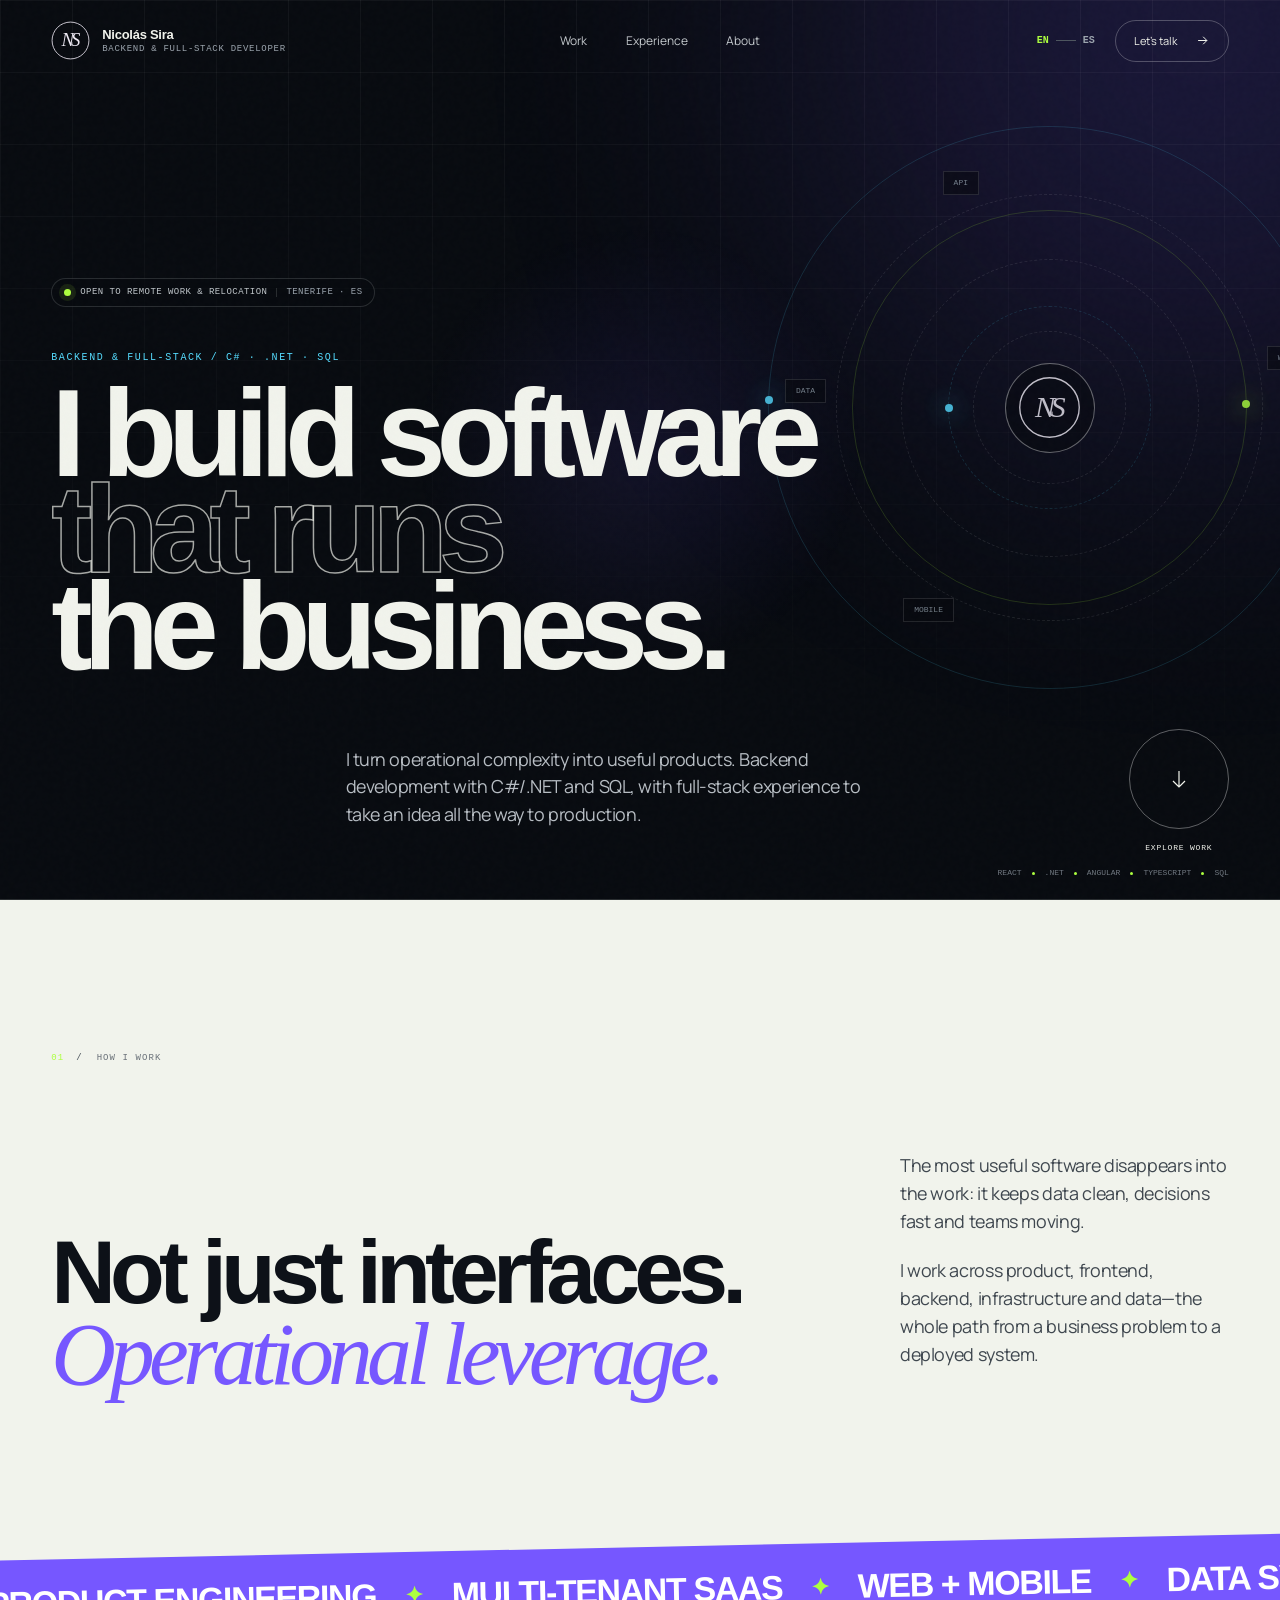
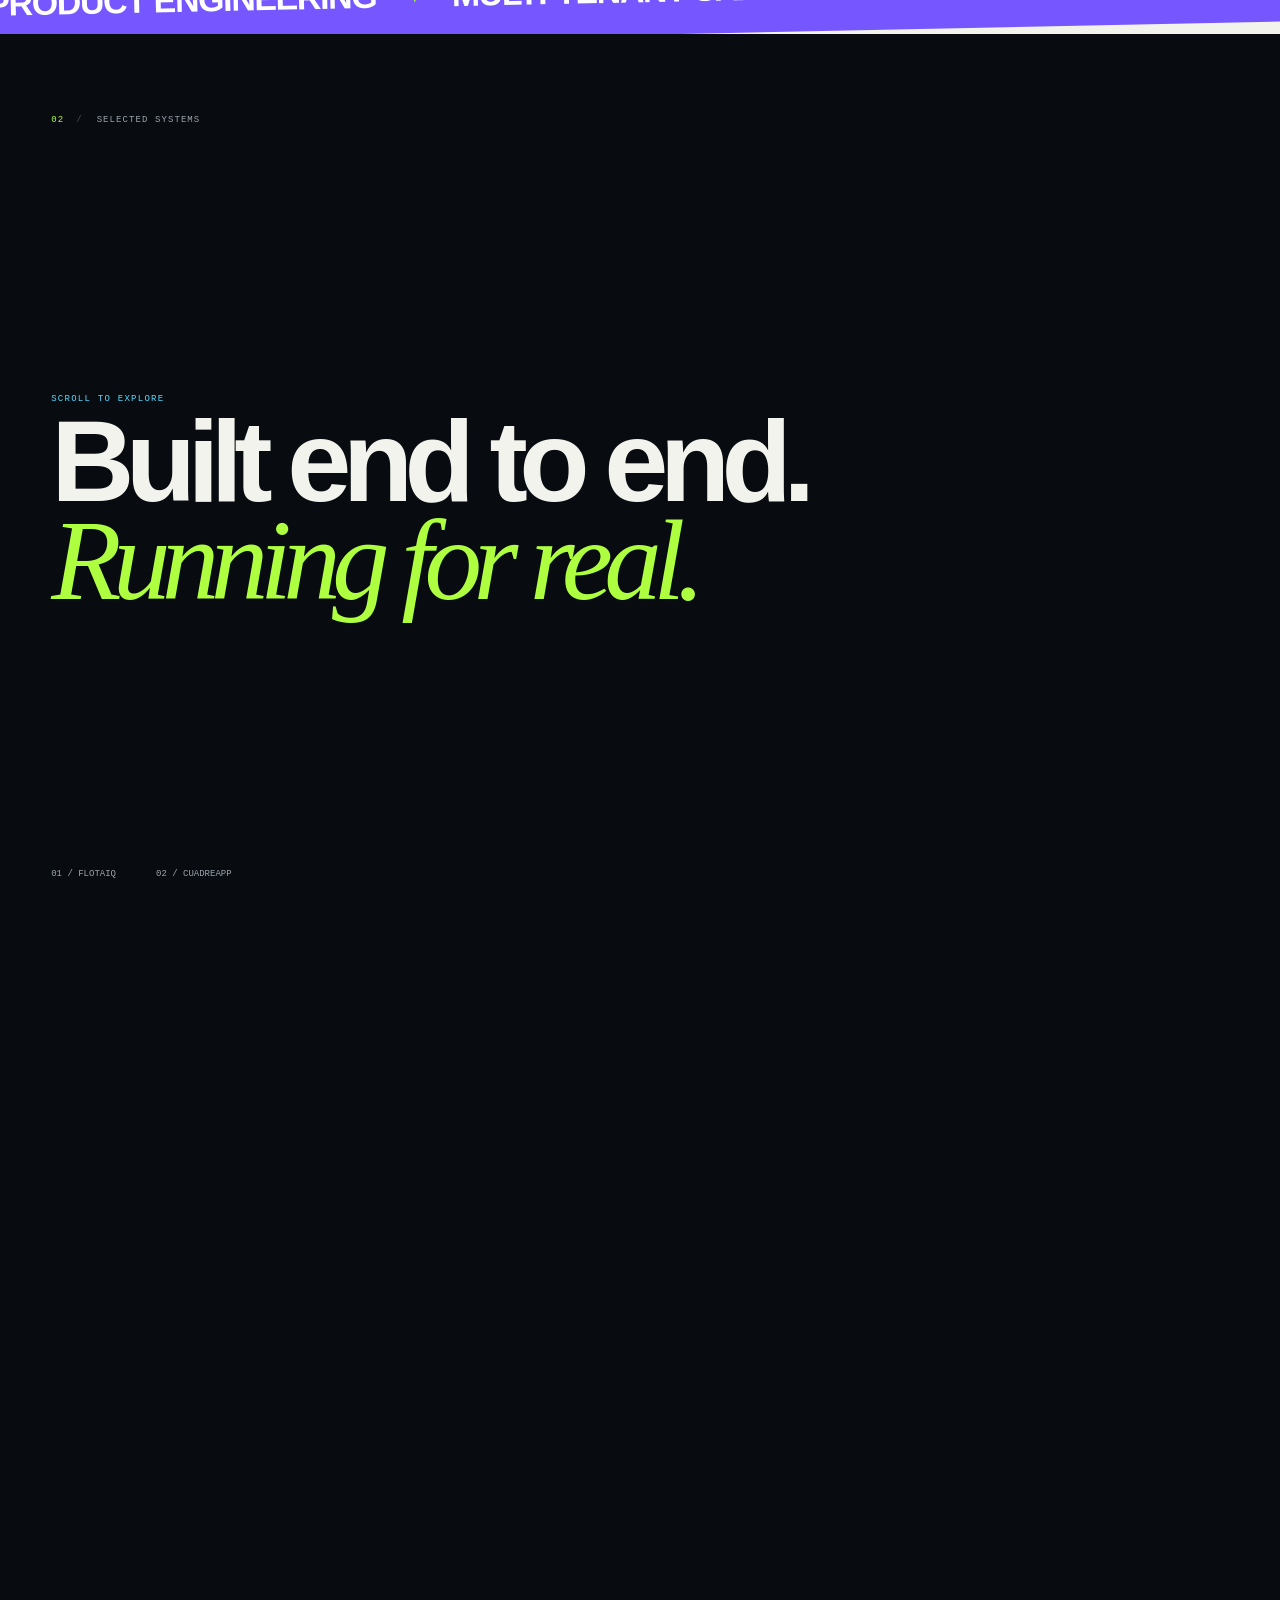
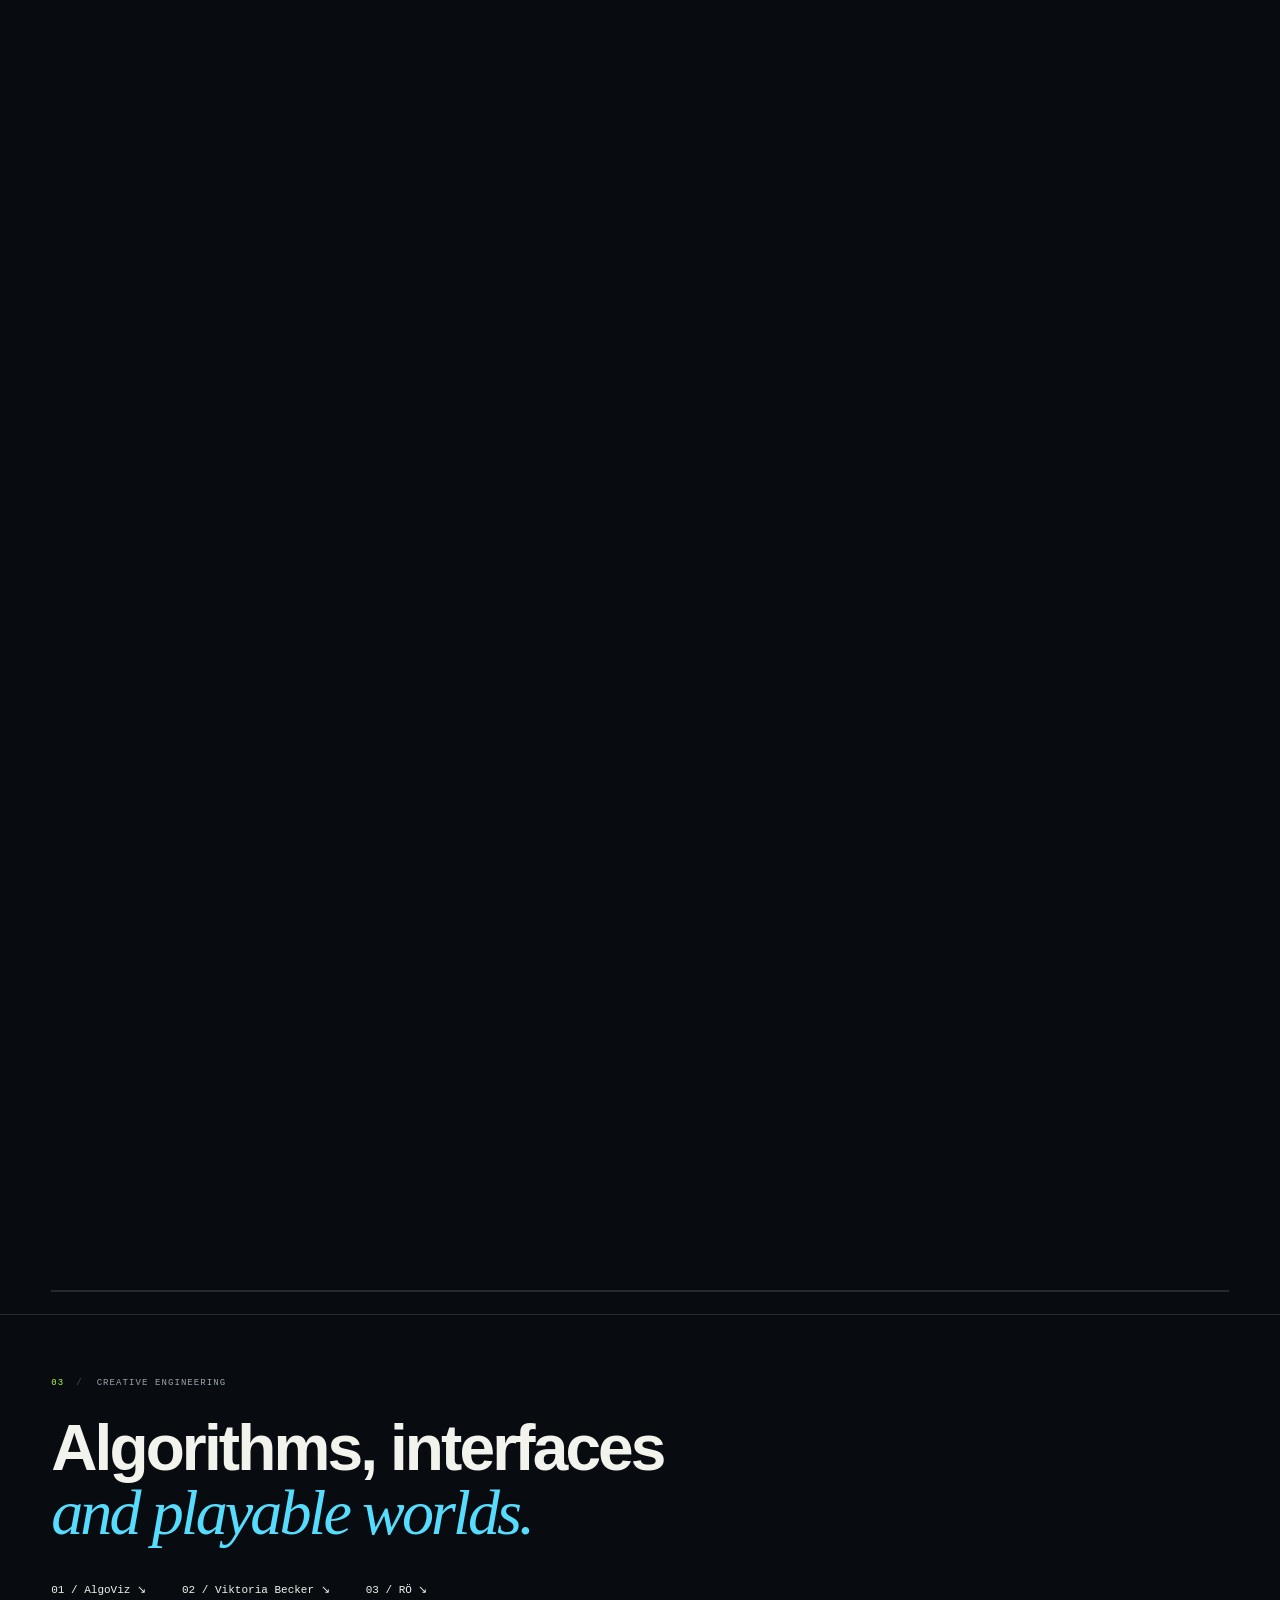
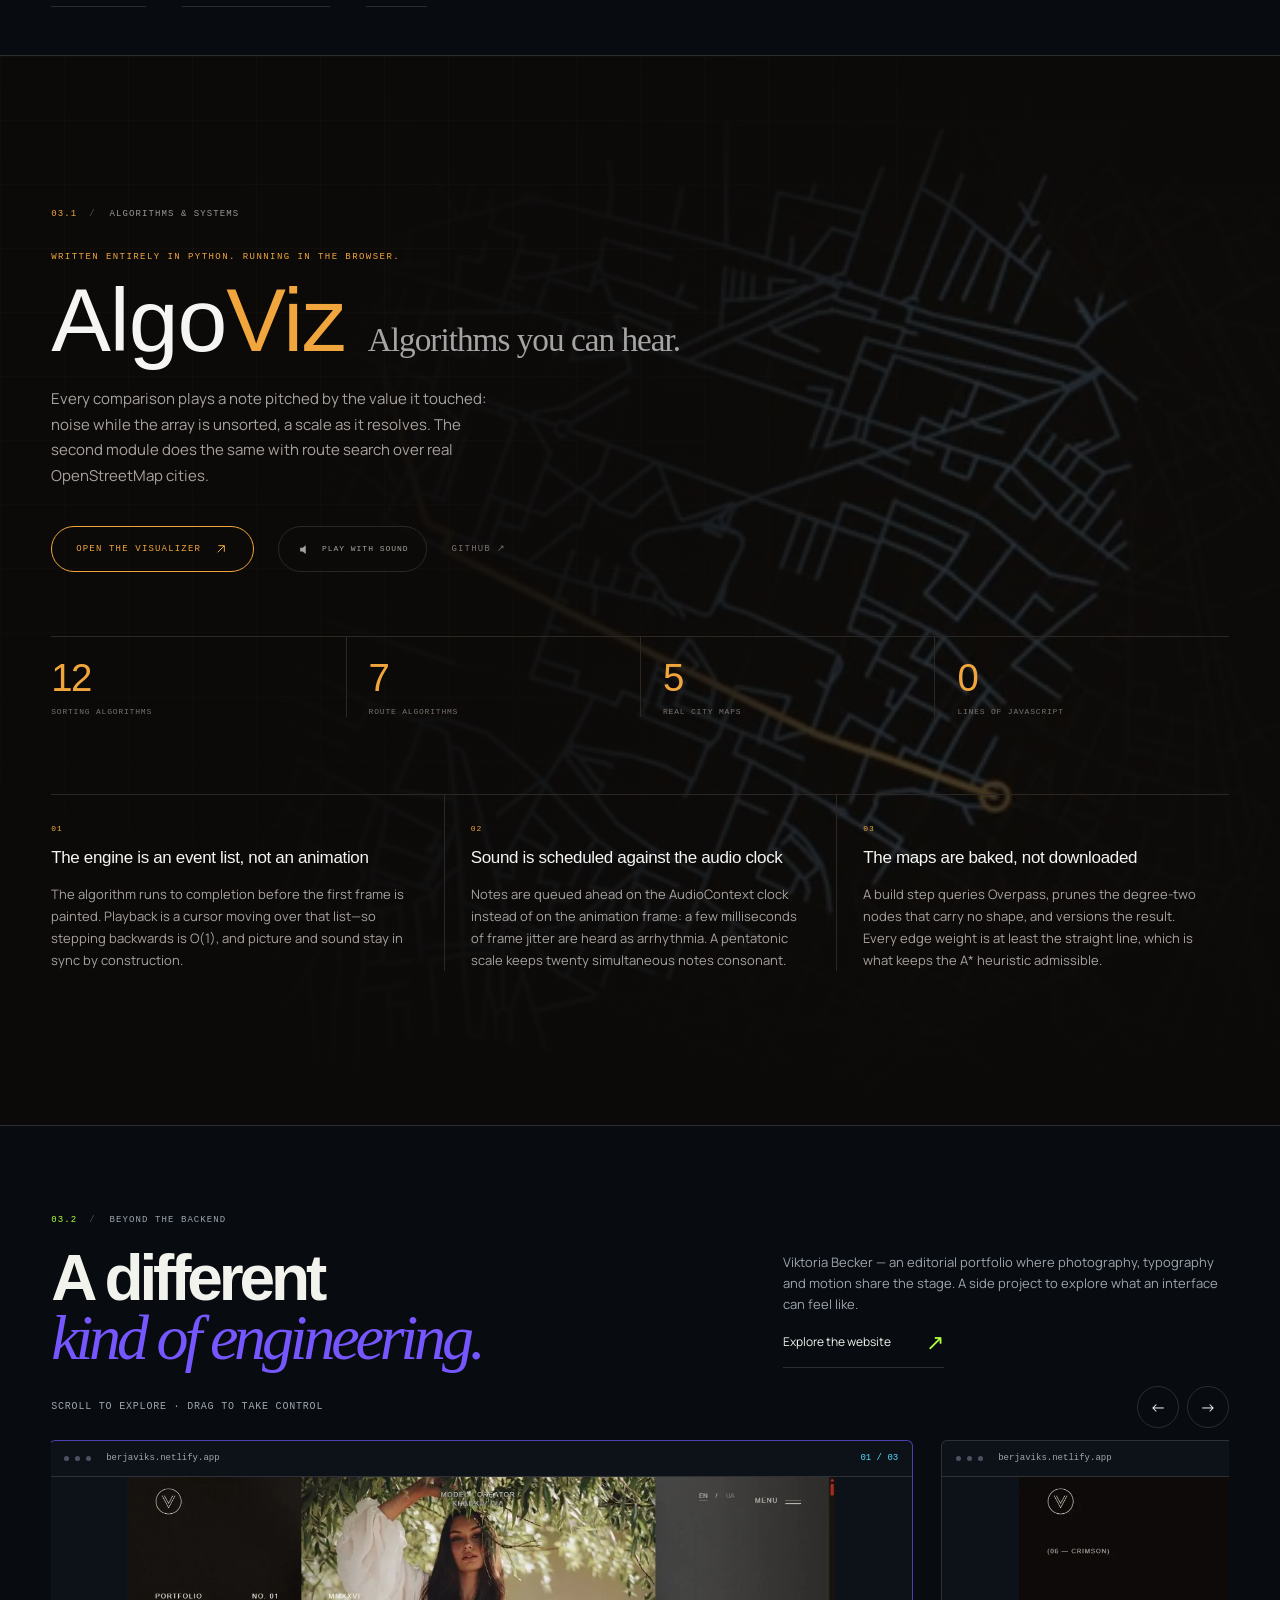
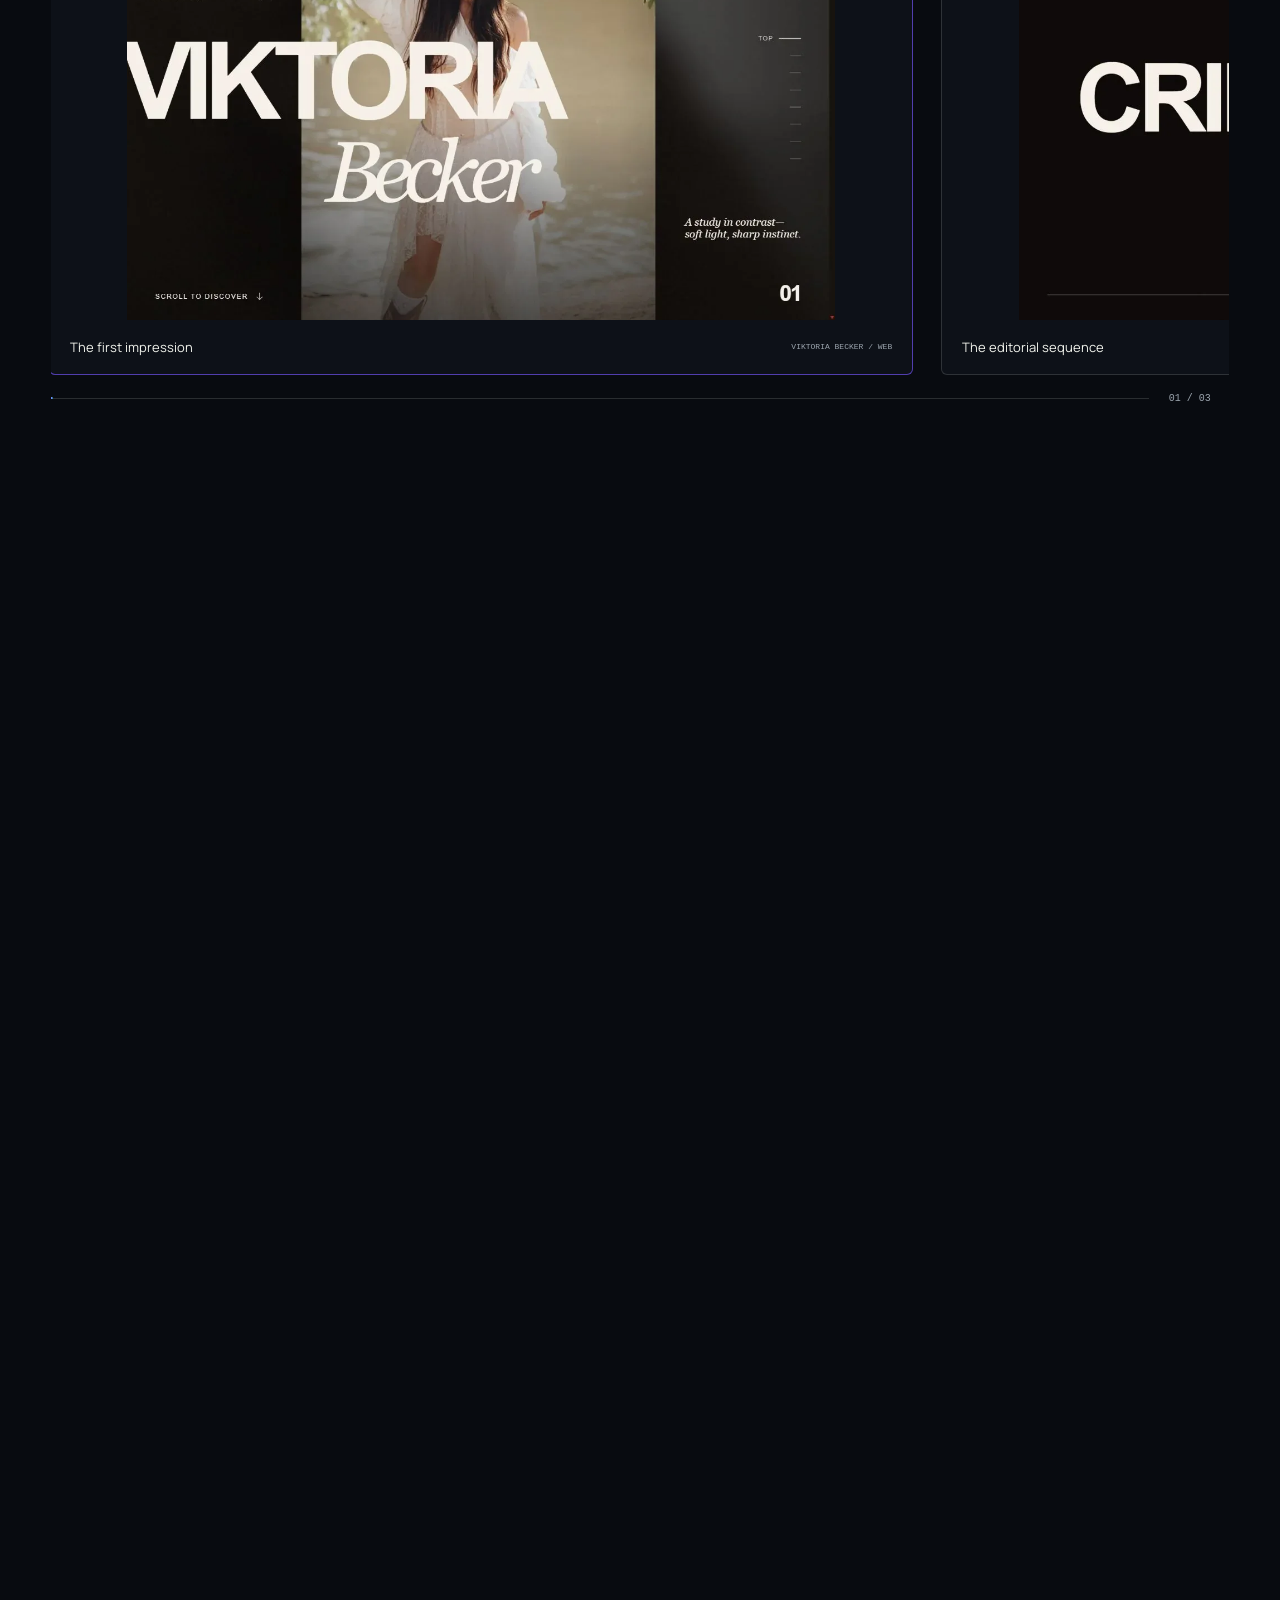
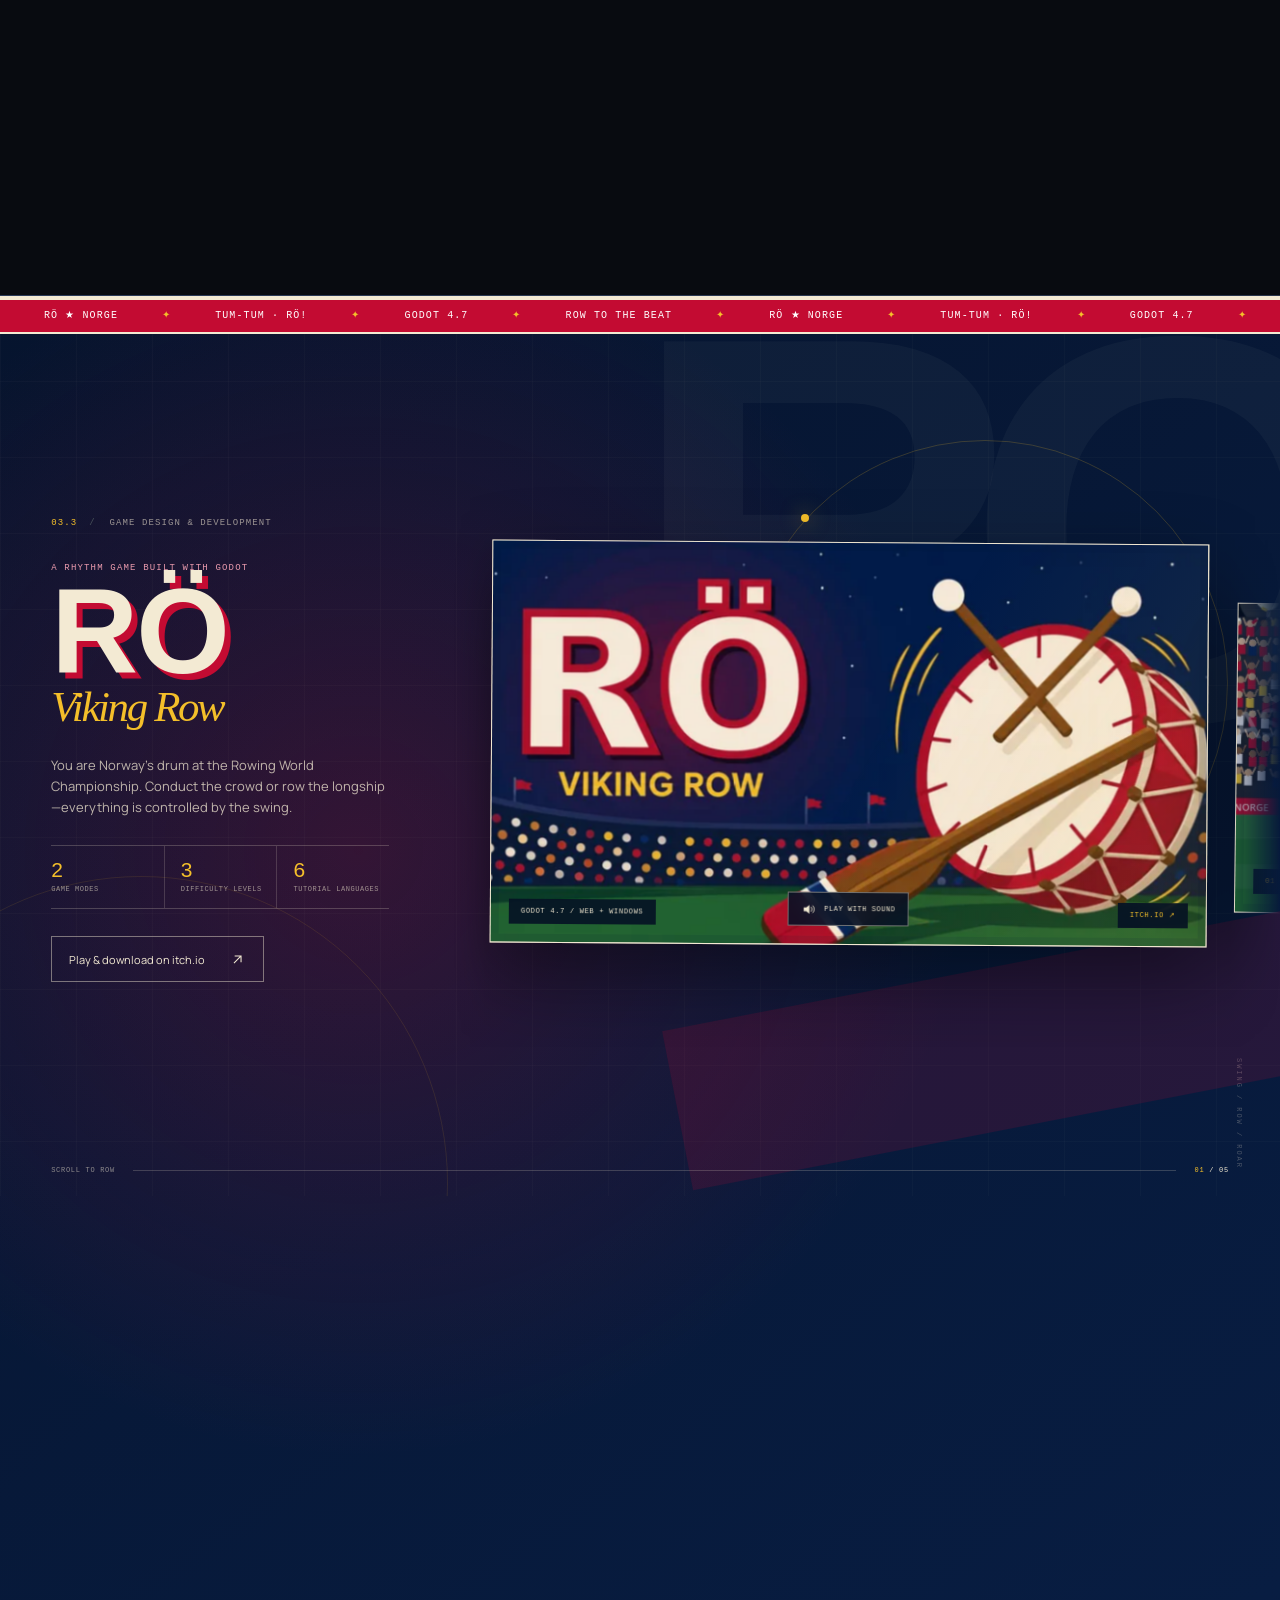
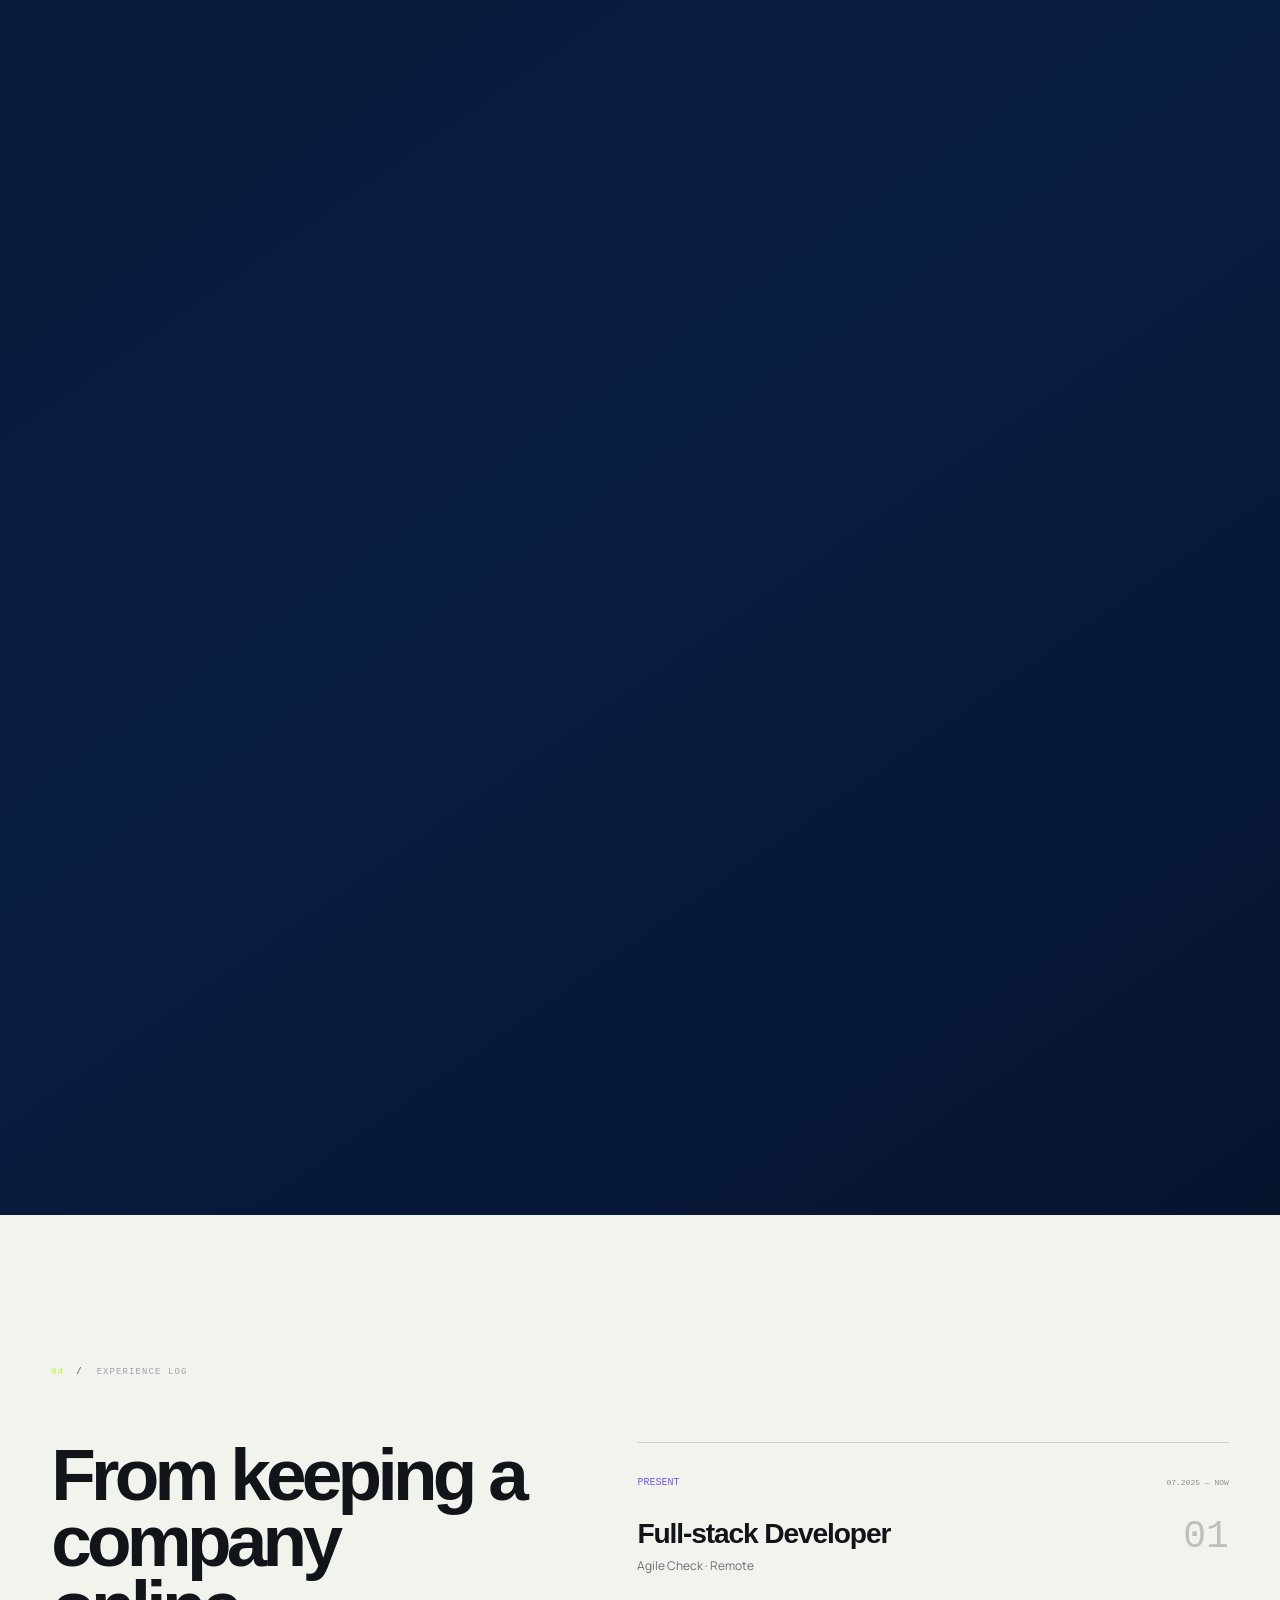
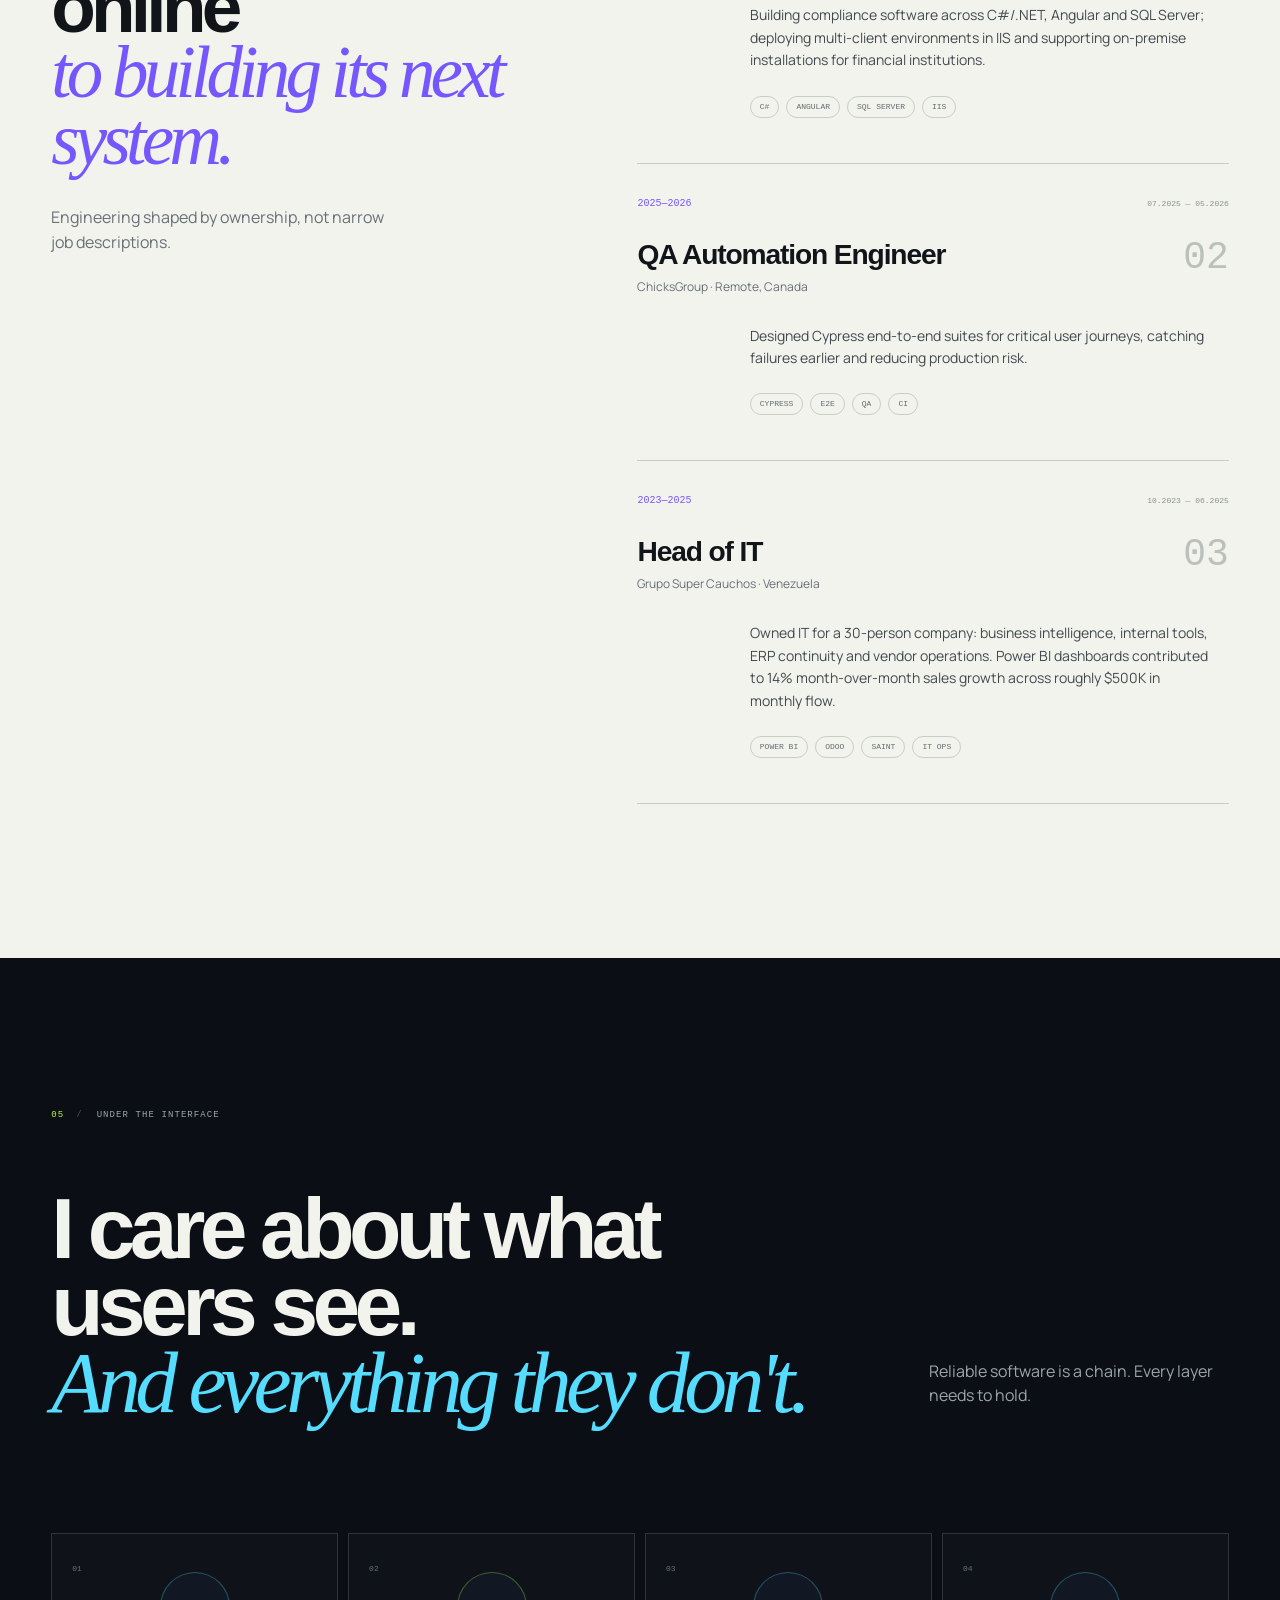
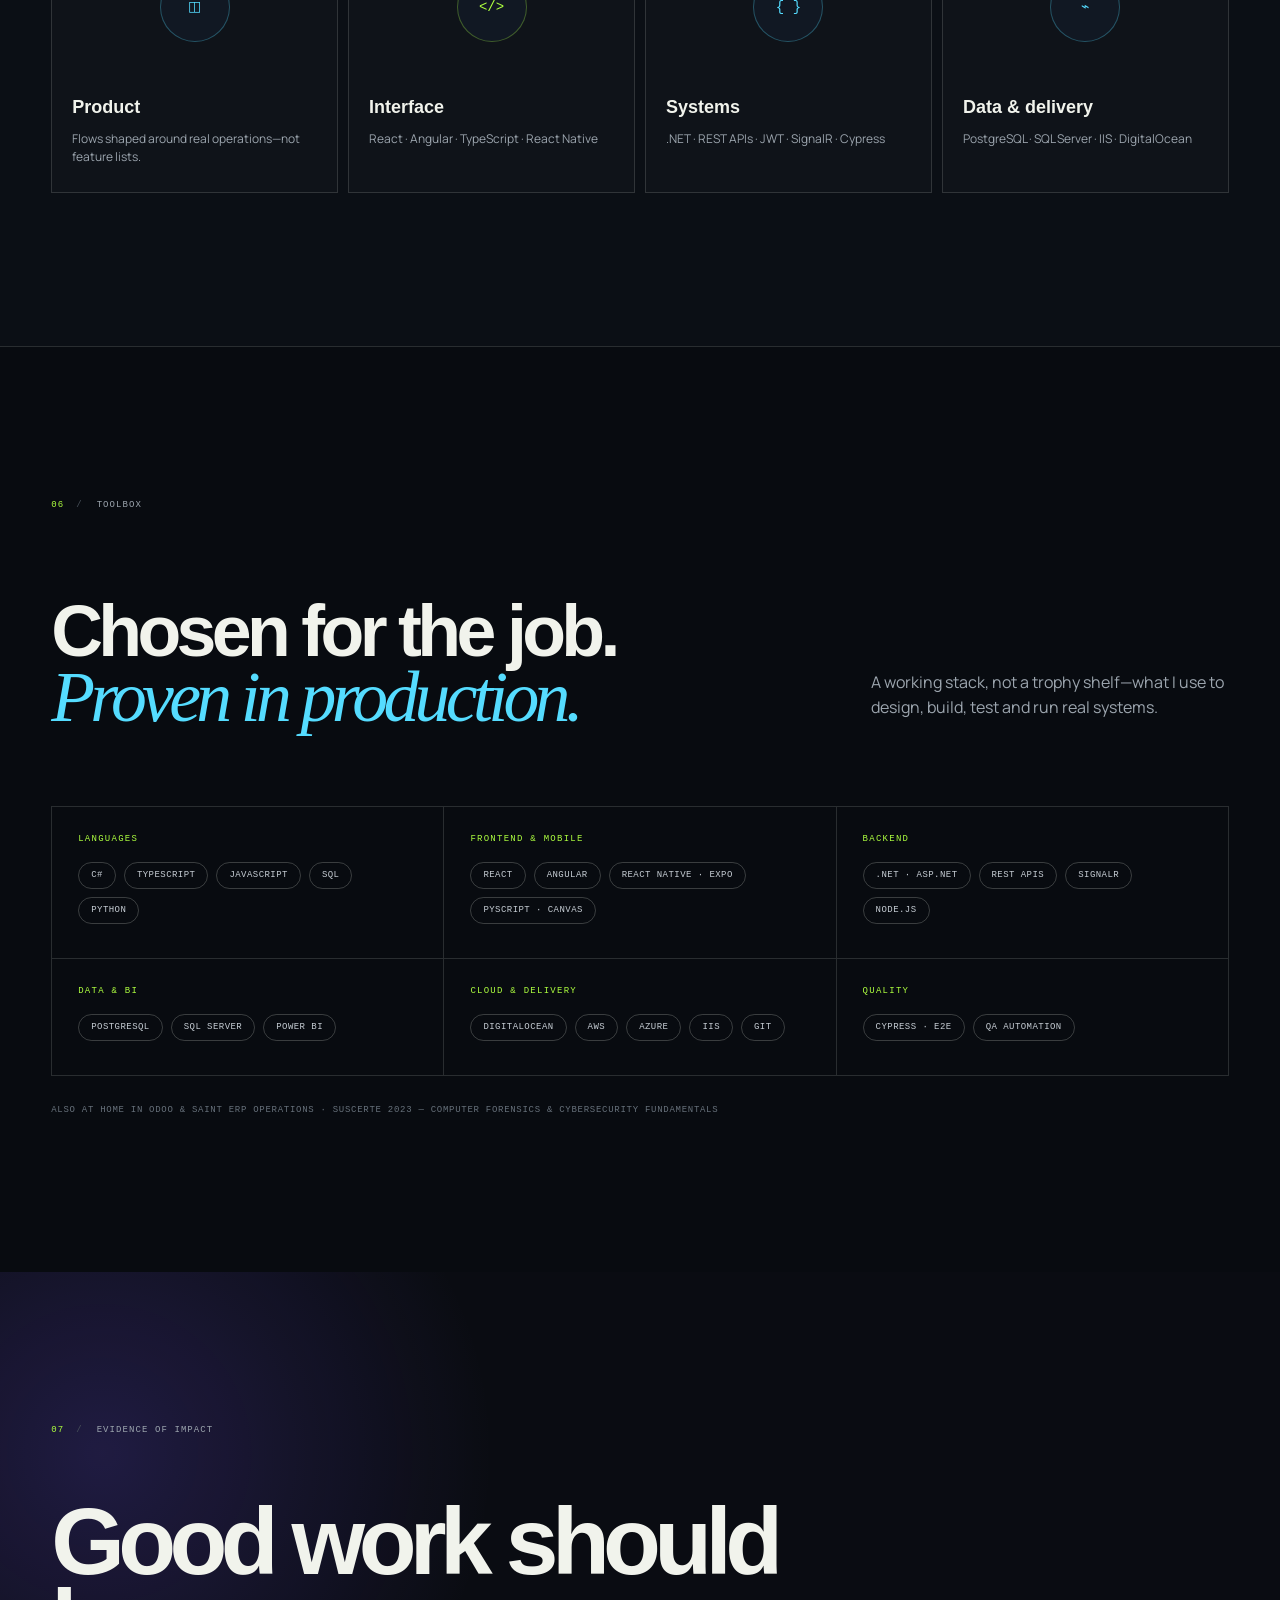
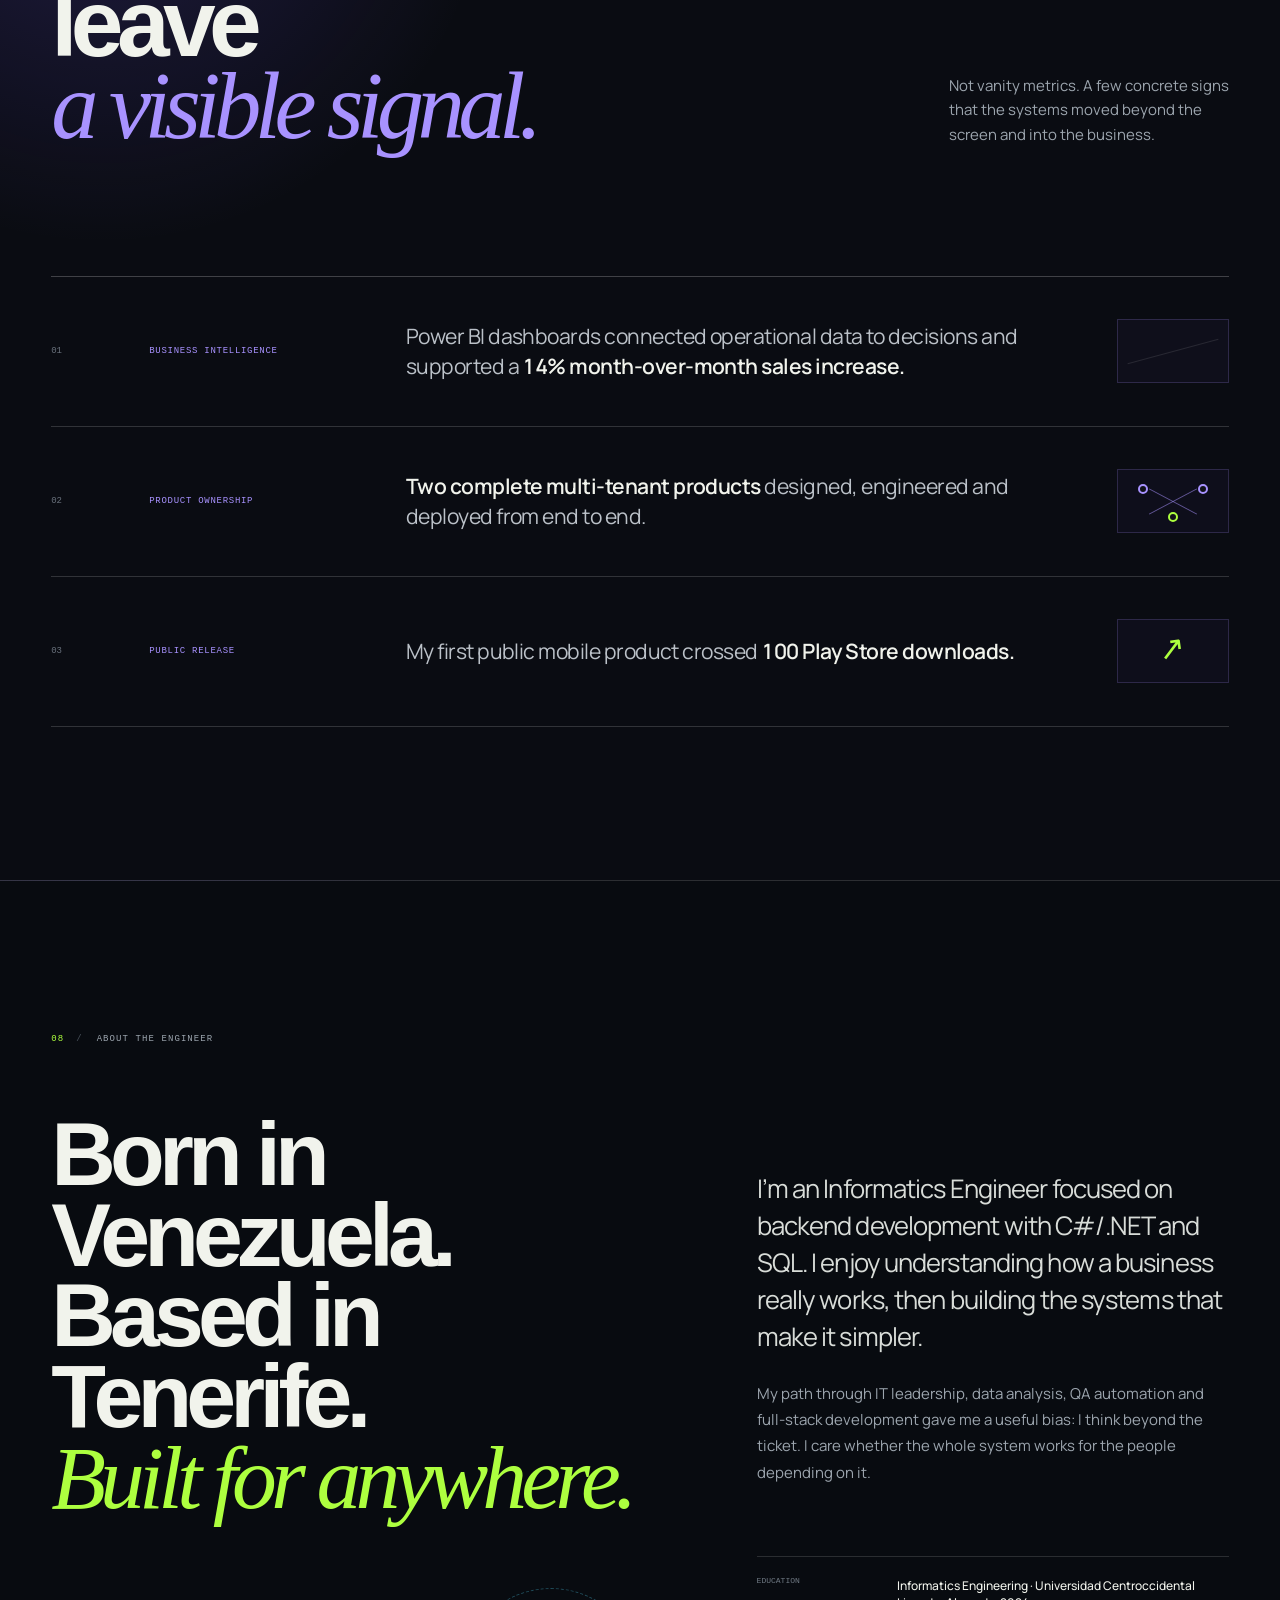
==== commit 9b96c275: "Add magnetic nav, card spotlight, count-up stats and hero decode animation Extends the existing magn" ====
--- a/index.html
+++ b/index.html
@@ -30,9 +30,9 @@
   <link href="https://fonts.googleapis.com/css2?family=Manrope:wght@400;500;600&display=swap" rel="stylesheet">
   <script>document.documentElement.classList.add("js", "is-loading");</script>
   <link rel="stylesheet" href="styles.css">
-  <link rel="stylesheet" href="enhancements.css?v=6">
-  <script src="script.js?v=5" defer></script>
-  <script src="enhancements.js?v=4" defer></script>
+  <link rel="stylesheet" href="enhancements.css?v=7">
+  <script src="script.js?v=6" defer></script>
+  <script src="enhancements.js?v=6" defer></script>
   <script type="application/ld+json">
   {
     "@context": "https://schema.org",
@@ -97,9 +97,9 @@
     </a>
 
     <nav class="desktop-nav" aria-label="Primary navigation">
-      <a href="#work" data-i18n="nav.work">Work</a>
-      <a href="#experience" data-i18n="nav.experience">Experience</a>
-      <a href="#about" data-i18n="nav.about">About</a>
+      <a href="#work"><span data-i18n="nav.work">Work</span></a>
+      <a href="#experience"><span data-i18n="nav.experience">Experience</span></a>
+      <a href="#about"><span data-i18n="nav.about">About</span></a>
     </nav>
 
     <div class="header-actions">
--- a/enhancements.css
+++ b/enhancements.css
@@ -99,11 +99,18 @@
 .system-node.is-powered .node-icon { box-shadow: 0 0 28px rgba(85,220,255,.17); color: var(--cyan); }
 .map-line { transform: scaleX(var(--system-progress,0)); transform-origin: left; }
 .signal-chart i { transform: scaleY(var(--signal-growth,1)); transform-origin: bottom; }
-.skill-group { position: relative; isolation: isolate; }
-.skill-group::before { content: ''; position: absolute; inset: 0; z-index: -1; pointer-events: none; opacity: 0; background: radial-gradient(230px circle at var(--light-x,50%) var(--light-y,50%),rgba(118,87,255,.19),transparent 75%); transition: opacity .3s; }
-.skill-group:hover::before { opacity: 1; }
+.skill-group, .case-copy, .timeline-item { position: relative; isolation: isolate; }
+.skill-group::before, .case-copy::before, .timeline-item::before { content: ''; position: absolute; inset: 0; z-index: -1; pointer-events: none; opacity: 0; background: radial-gradient(230px circle at var(--light-x,50%) var(--light-y,50%),rgba(118,87,255,.19),transparent 75%); transition: opacity .3s; }
+.case-copy::before, .timeline-item::before { background: radial-gradient(320px circle at var(--light-x,50%) var(--light-y,50%),rgba(118,87,255,.14),transparent 75%); }
+.skill-group:hover::before, .case-copy:hover::before, .timeline-item:hover::before { opacity: 1; }
 .skill-group span { transition: transform .25s, color .25s, border-color .25s, background .25s; }
 .skill-group span:hover { transform: translateY(-4px); background: rgba(173,255,63,.06); }
+.count-up { font-variant-numeric: tabular-nums; }
+@media (prefers-reduced-motion: no-preference) {
+  .pop-emphasis { display: inline-block; }
+  .impact-row.is-visible .pop-emphasis { animation: pop-emphasis .6s cubic-bezier(.16,1,.3,1) .25s both; }
+}
+@keyframes pop-emphasis { from { opacity: 0; scale: .6; } to { opacity: 1; scale: 1; } }
 @media (max-width:760px) {
   .visual-lab.is-pinned .visual-lab-head { gap: 14px; margin-top: 18px; }
   .visual-lab.is-pinned h2 { font-size: 40px; }
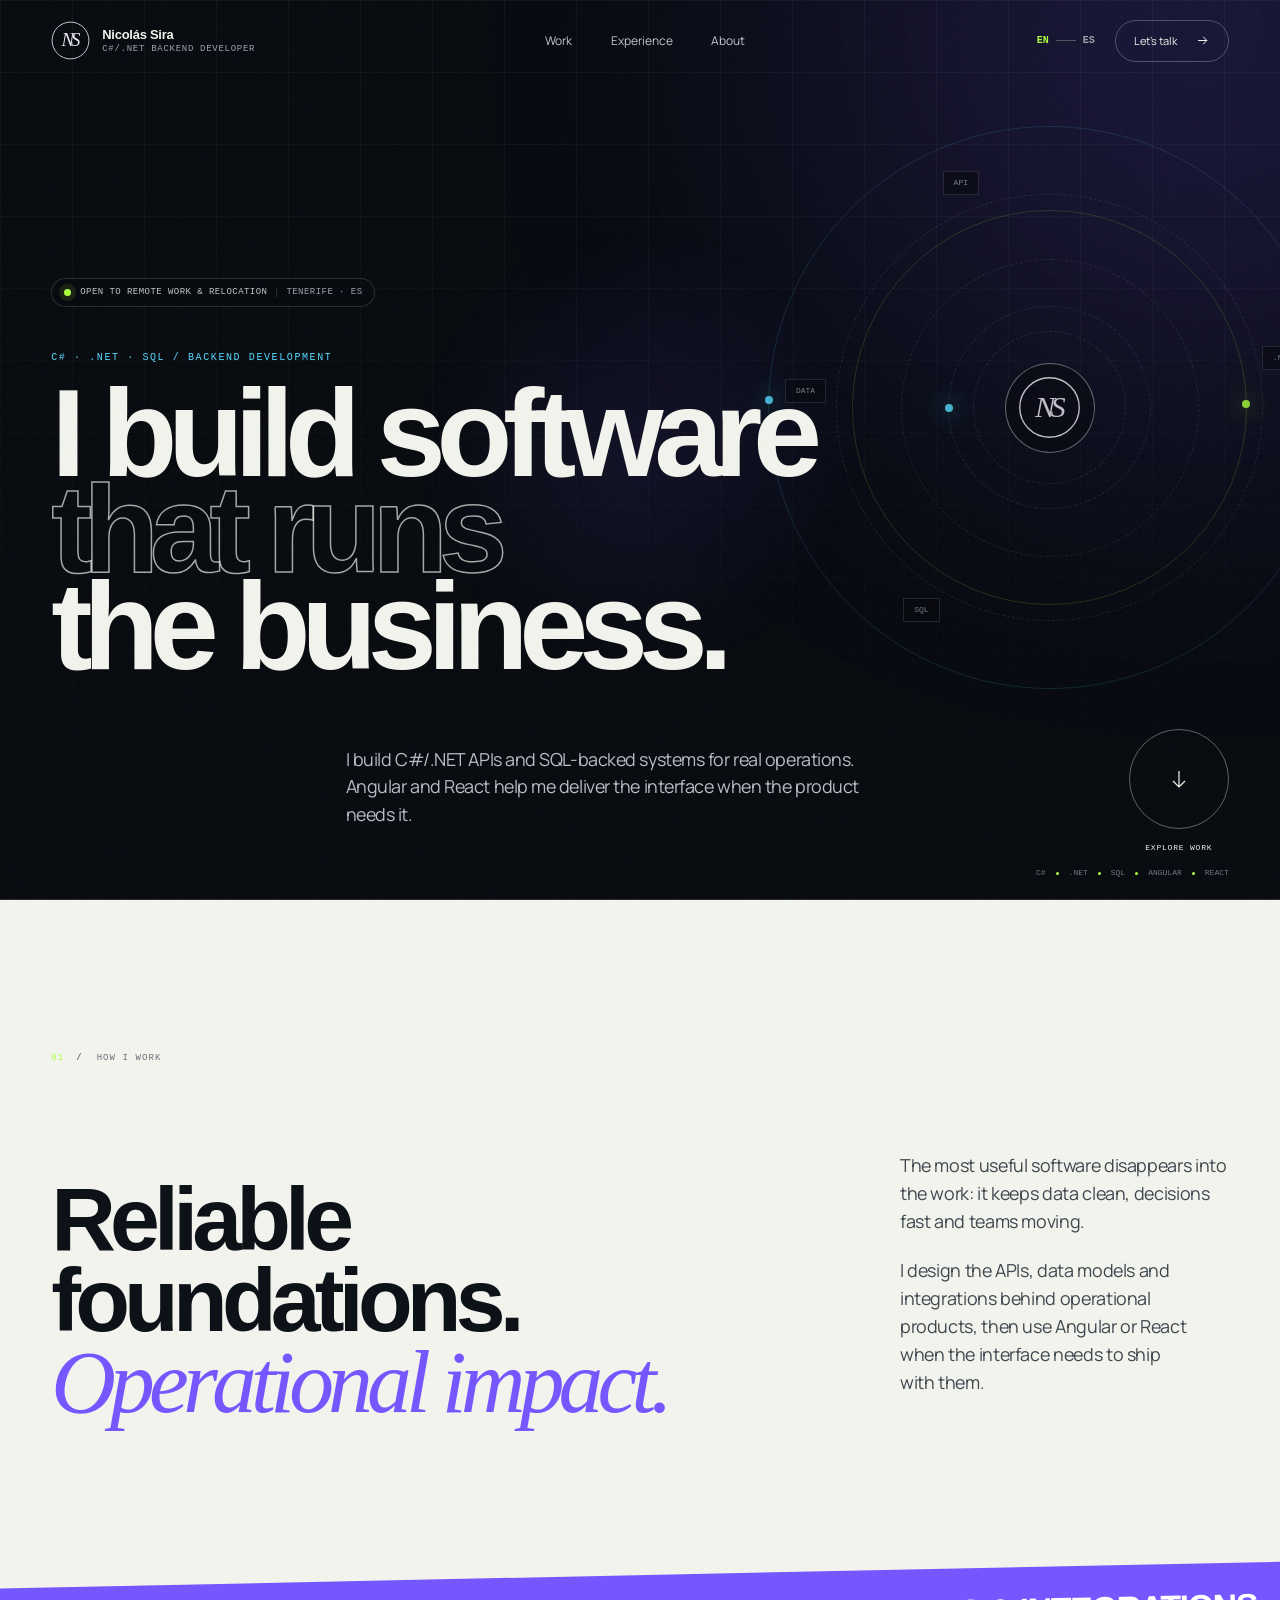
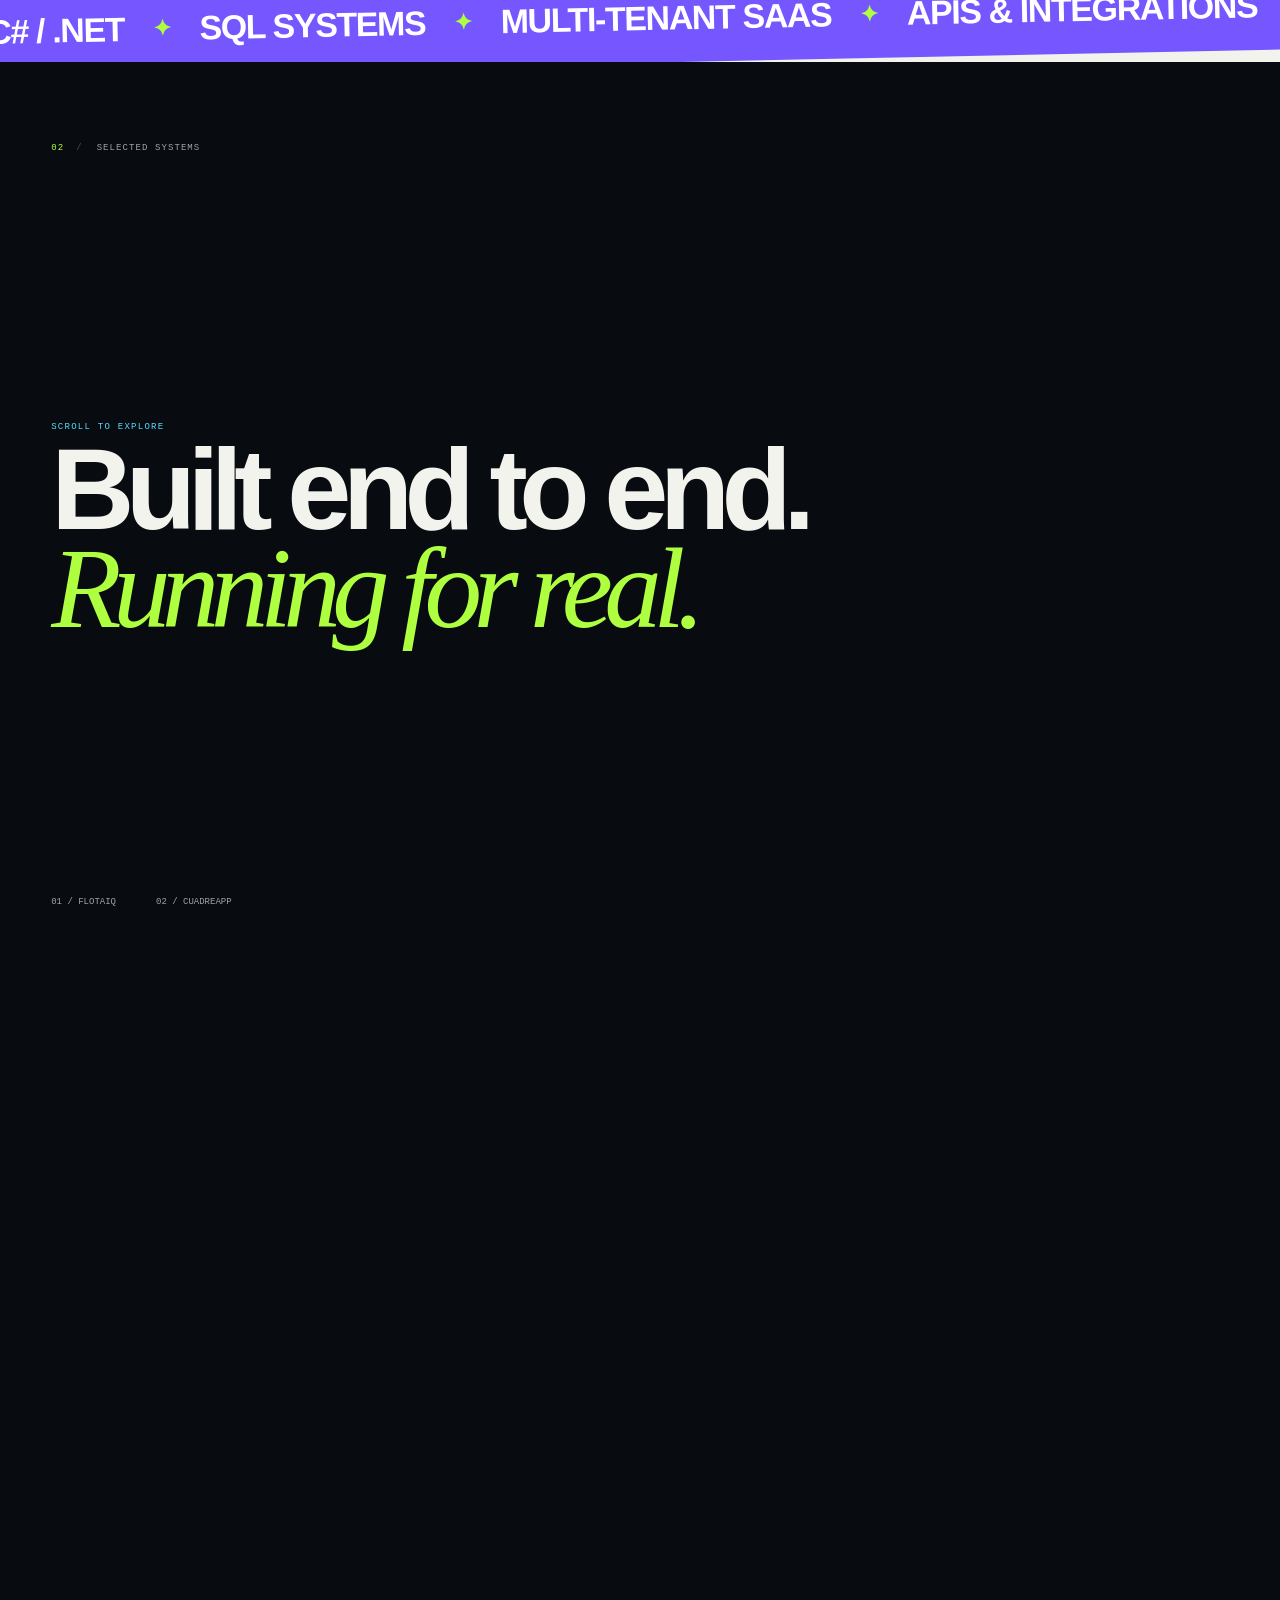
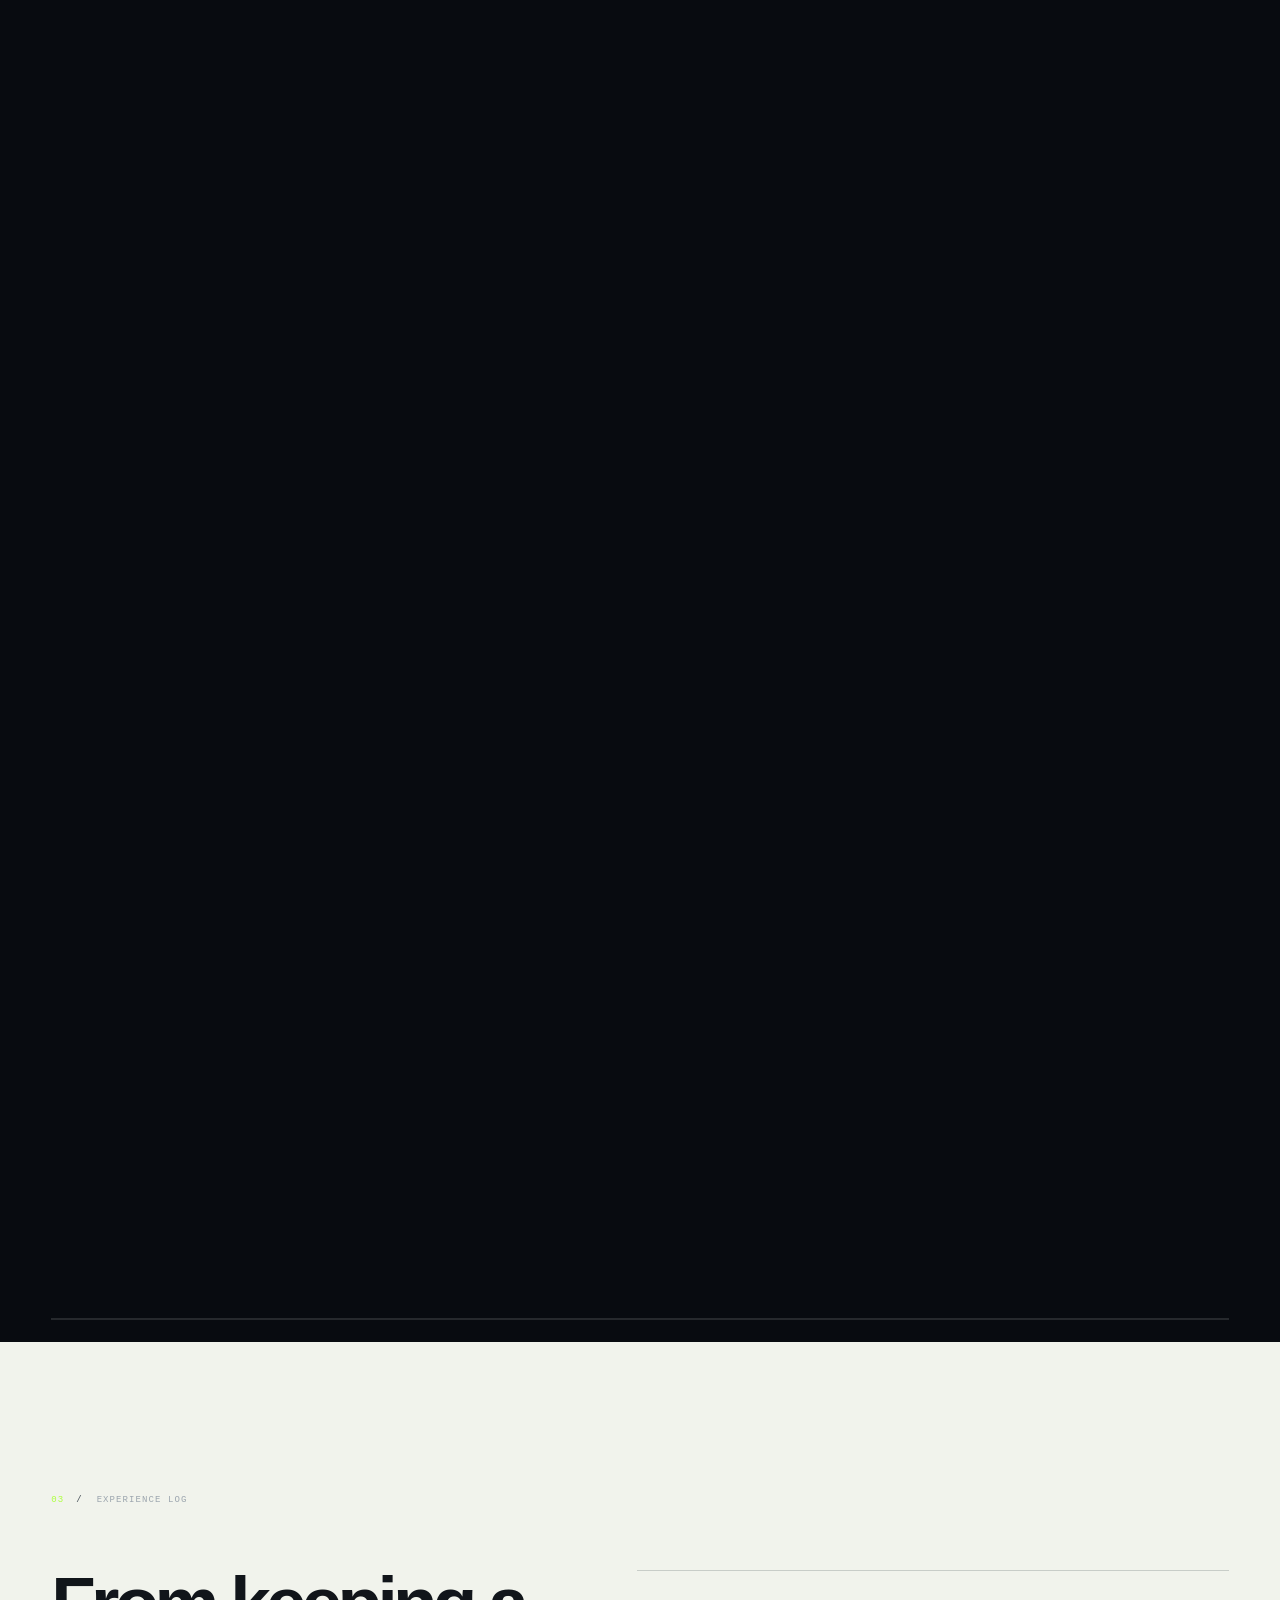
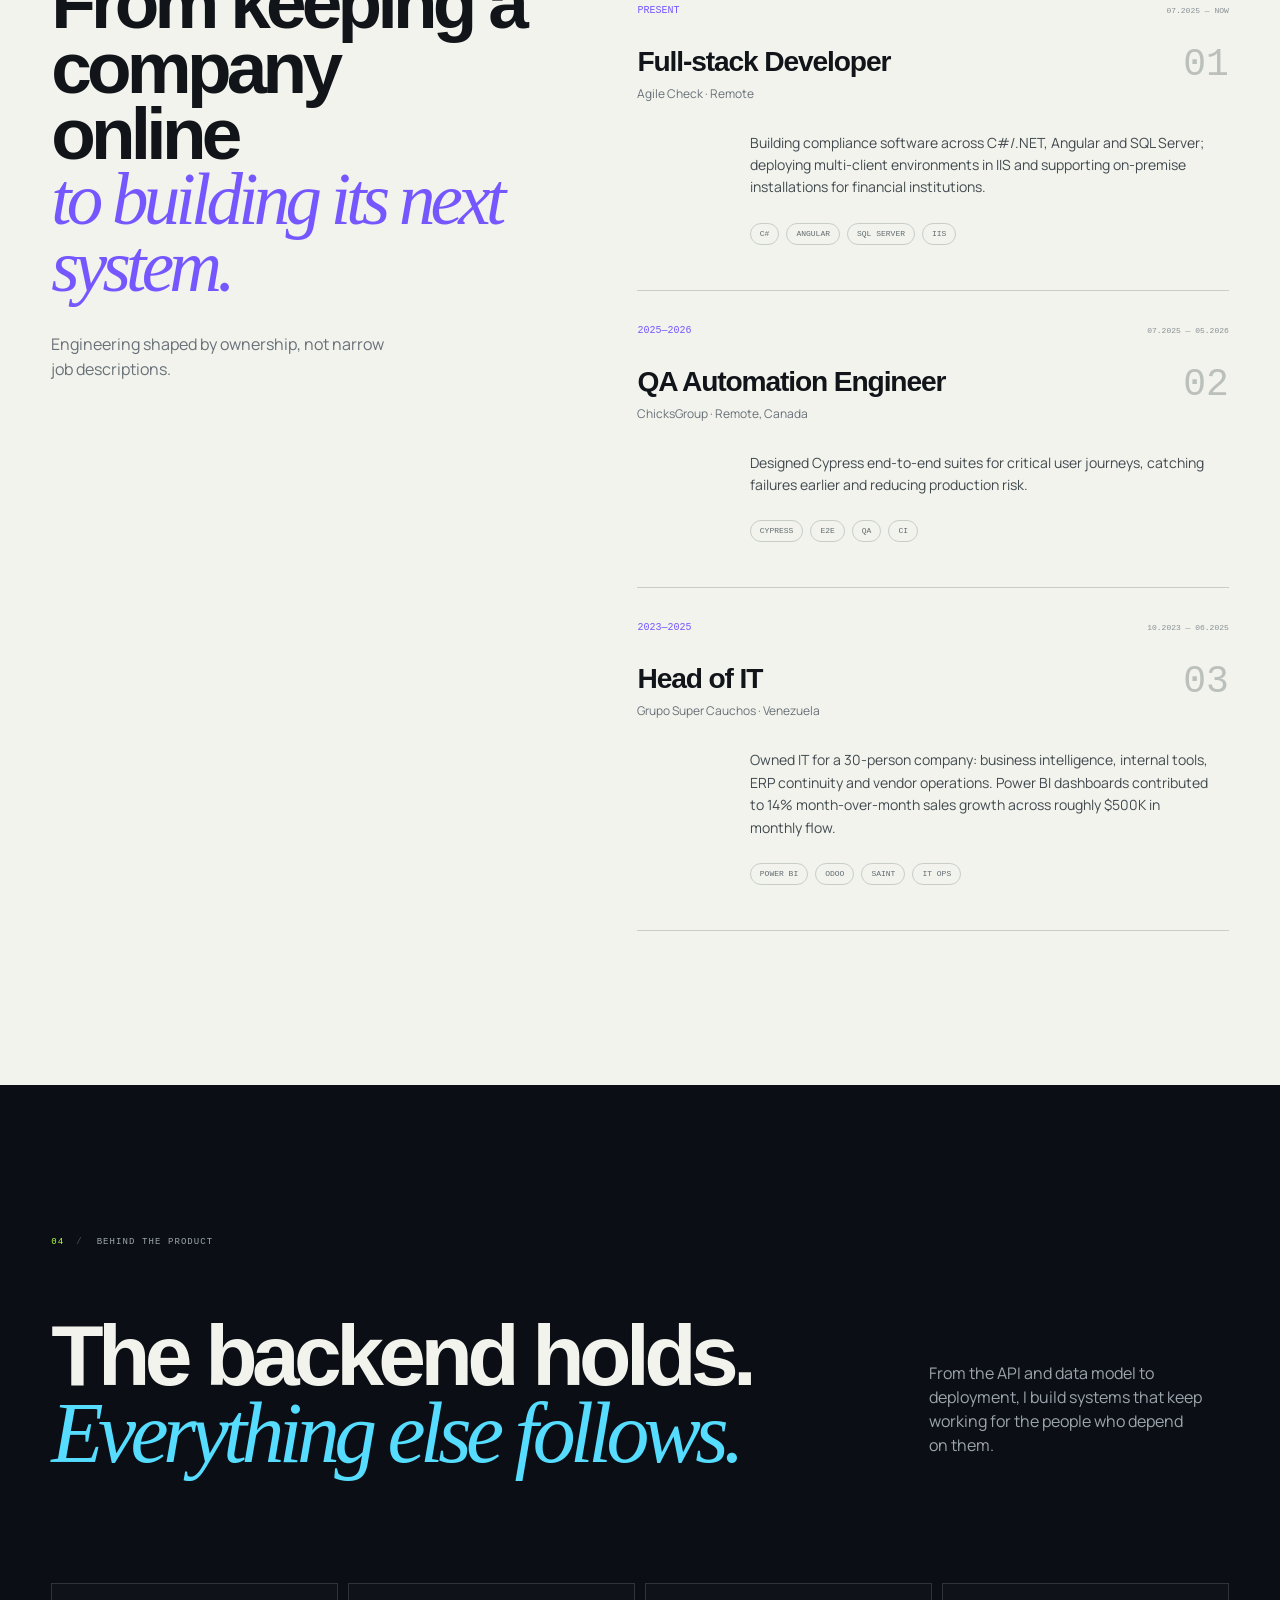
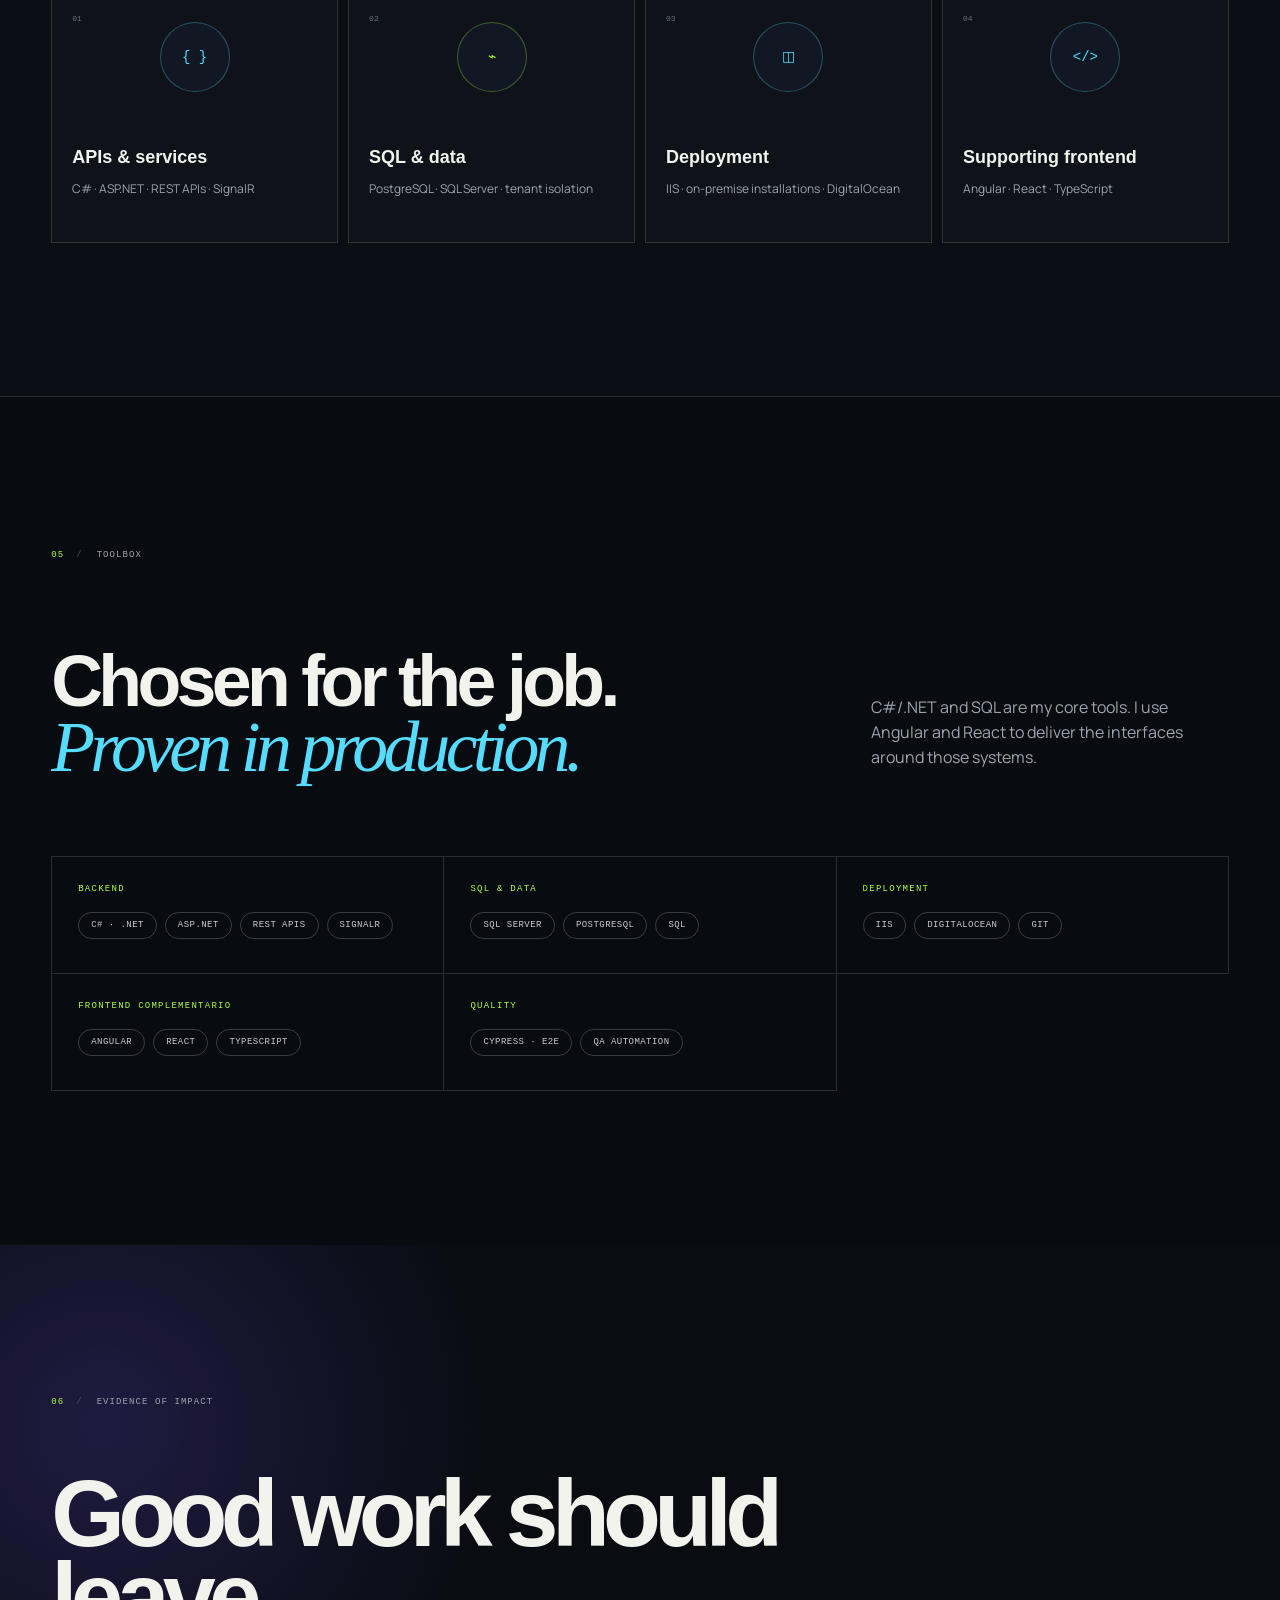
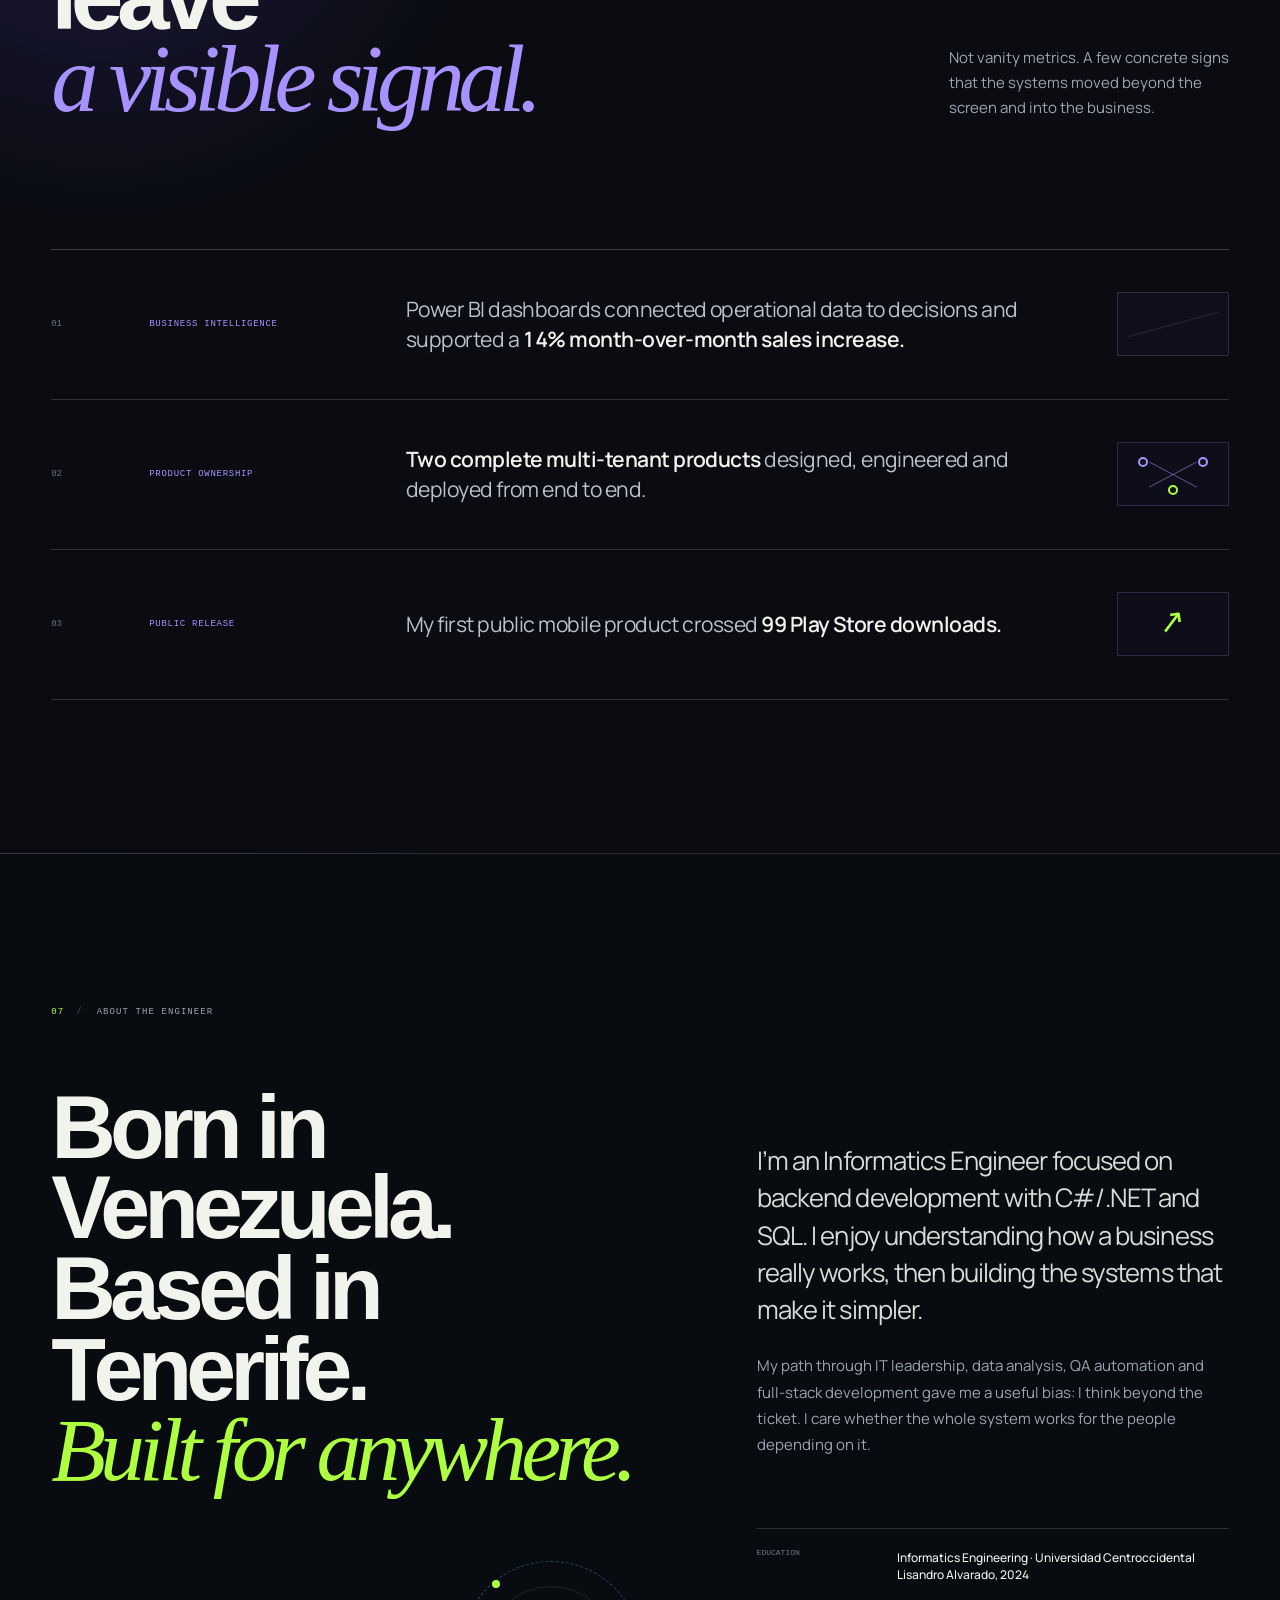
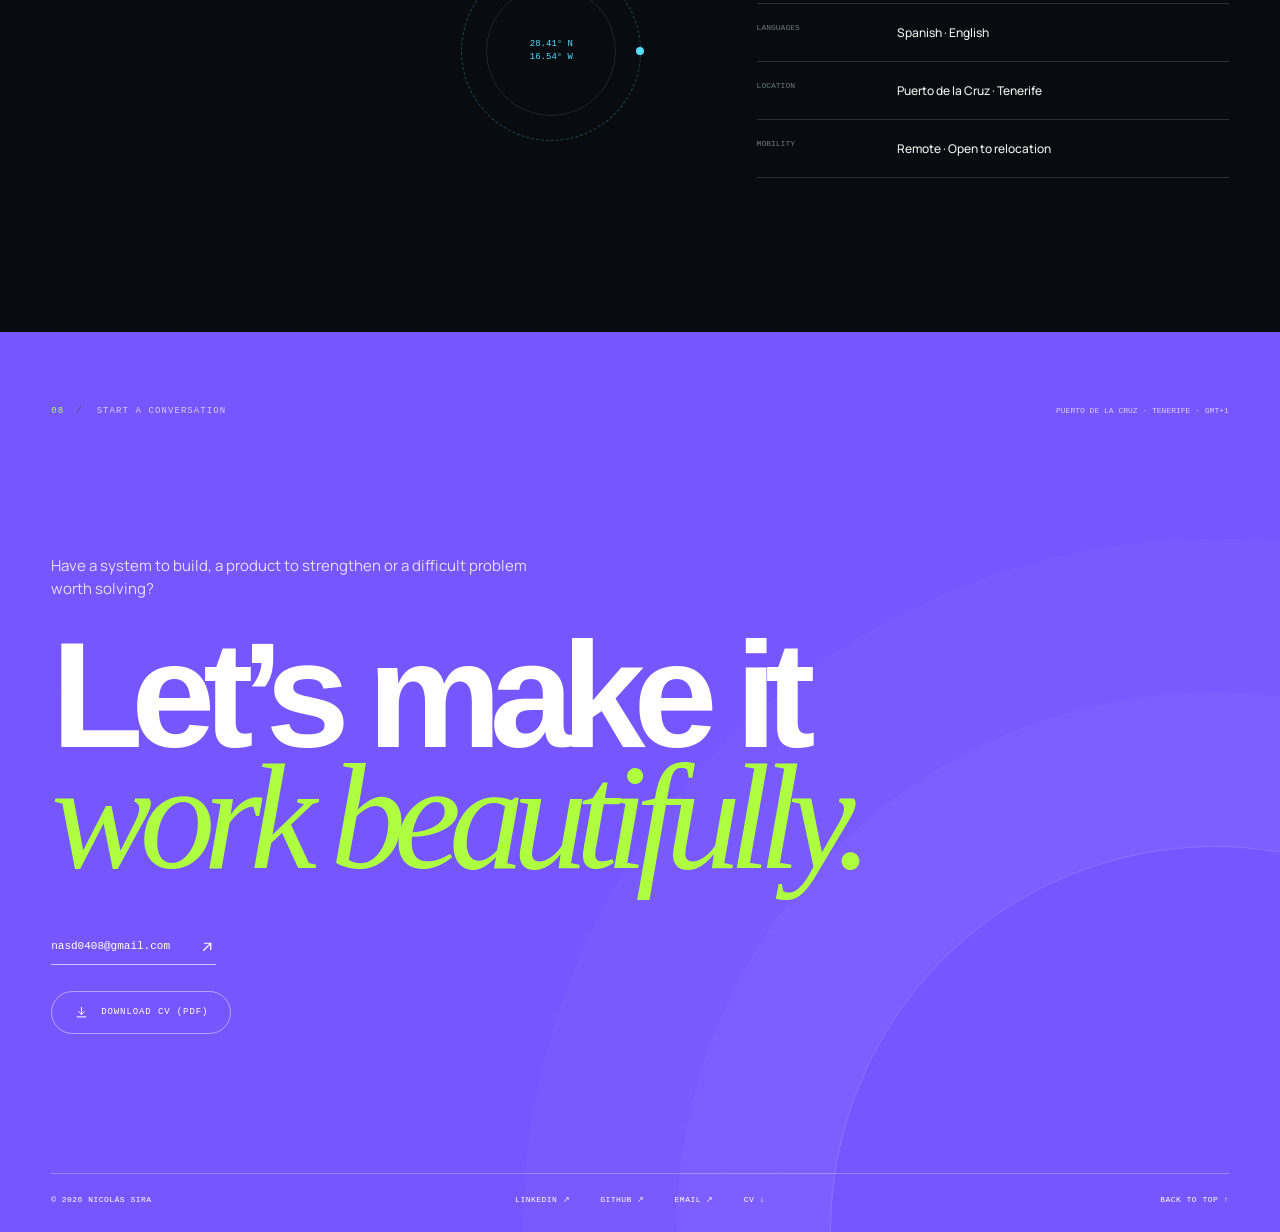
==== commit 368071f3: "Focus portfolio and CV on C# backend and SQL" ====
--- a/index.html
+++ b/index.html
@@ -4,9 +4,9 @@
   <meta charset="utf-8">
   <meta name="viewport" content="width=device-width, initial-scale=1">
   <meta name="theme-color" content="#080b10">
-  <meta name="description" content="Nicolás Sira — full-stack engineer building operational software, multi-tenant products and reliable digital systems.">
-  <meta property="og:title" content="Nicolás Sira — Backend & Full-stack Developer">
-  <meta property="og:description" content="I build software that runs the business.">
+  <meta name="description" content="Nicolás Sira — C#/.NET backend developer building APIs, SQL-backed systems and multi-tenant products.">
+  <meta property="og:title" content="Nicolás Sira — C#/.NET Backend Developer">
+  <meta property="og:description" content="C#/.NET APIs and SQL-backed systems for real operations.">
   <meta property="og:type" content="website">
   <meta property="og:url" content="https://nasd0408.github.io/nicolas-sira-portfolio/">
   <meta property="og:site_name" content="Nicolás Sira">
@@ -15,14 +15,14 @@
   <meta property="og:image" content="https://nasd0408.github.io/nicolas-sira-portfolio/assets/og-image.png">
   <meta property="og:image:width" content="1200">
   <meta property="og:image:height" content="630">
-  <meta property="og:image:alt" content="Nicolás Sira — Backend & Full-stack Developer. I build software that runs the business.">
+  <meta property="og:image:alt" content="Nicolás Sira — C#/.NET Backend Developer. APIs and SQL-backed systems.">
   <meta name="twitter:card" content="summary_large_image">
-  <meta name="twitter:title" content="Nicolás Sira — Backend & Full-stack Developer">
-  <meta name="twitter:description" content="I build software that runs the business.">
+  <meta name="twitter:title" content="Nicolás Sira — C#/.NET Backend Developer">
+  <meta name="twitter:description" content="C#/.NET APIs and SQL-backed systems for real operations.">
   <meta name="twitter:image" content="https://nasd0408.github.io/nicolas-sira-portfolio/assets/og-image.png">
   <meta name="author" content="Nicolás Sira">
   <meta name="robots" content="index, follow">
-  <title>Nicolás Sira — Backend & Full-stack Developer</title>
+  <title>Nicolás Sira — C#/.NET Backend Developer</title>
   <link rel="canonical" href="https://nasd0408.github.io/nicolas-sira-portfolio/">
   <link rel="icon" href="favicon.svg" type="image/svg+xml">
   <link rel="preconnect" href="https://fonts.googleapis.com">
@@ -30,19 +30,19 @@
   <link href="https://fonts.googleapis.com/css2?family=Manrope:wght@400;500;600&display=swap" rel="stylesheet">
   <script>document.documentElement.classList.add("js", "is-loading");</script>
   <link rel="stylesheet" href="styles.css">
-  <link rel="stylesheet" href="enhancements.css?v=7">
-  <script src="script.js?v=6" defer></script>
-  <script src="enhancements.js?v=6" defer></script>
+  <link rel="stylesheet" href="enhancements.css?v=8">
+  <script src="script.js?v=8" defer></script>
+  <script src="enhancements.js?v=8" defer></script>
   <script type="application/ld+json">
   {
     "@context": "https://schema.org",
     "@type": "Person",
     "name": "Nicolás Sira",
-    "jobTitle": "Backend and Full-stack Developer",
+    "jobTitle": "C#/.NET Backend Developer",
     "url": "https://nasd0408.github.io/nicolas-sira-portfolio/",
     "image": "https://nasd0408.github.io/nicolas-sira-portfolio/assets/og-image.png",
     "email": "nasd0408@gmail.com",
-    "description": "Full-stack engineer building operational software, multi-tenant products and reliable digital systems.",
+    "description": "C#/.NET backend developer building APIs, SQL-backed systems and multi-tenant products.",
     "address": {
       "@type": "PostalAddress",
       "addressLocality": "Puerto de la Cruz",
@@ -54,7 +54,7 @@
       "name": "Universidad Centroccidental Lisandro Alvarado"
     },
     "knowsLanguage": ["Spanish", "English"],
-    "knowsAbout": ["React", ".NET", "Angular", "TypeScript", "React Native", "Godot", "Game Development", "Python", "PyScript", "Algorithms and Data Structures", "PostgreSQL", "SQL Server", "SignalR"],
+    "knowsAbout": ["C#", ".NET", "ASP.NET", "REST APIs", "SQL Server", "PostgreSQL", "SignalR", "Angular", "React", "TypeScript", "IIS"],
     "sameAs": [
       "https://www.linkedin.com/in/nicolas-sira/",
       "https://github.com/nasd0408"
@@ -72,7 +72,7 @@
     <div class="loader-identity">
       <img src="assets/ns-mark.svg" alt="">
       <p>Nicolás Sira</p>
-      <span>Backend &amp; full-stack developer</span>
+      <span>C#/.NET backend developer</span>
     </div>
     <div class="loader-status">
       <span>Initializing experience</span>
@@ -92,7 +92,7 @@
       <span class="brand-mark"><img src="assets/ns-mark.svg" alt=""></span>
       <span class="brand-status">
         <b>Nicolás Sira</b>
-        <small data-i18n="nav.role">Backend & full-stack developer</small>
+        <small data-i18n="nav.role">C#/.NET backend developer</small>
       </span>
     </a>
 
@@ -124,8 +124,8 @@
         <div class="orbit orbit-three"><span></span></div>
         <div class="core"><img src="assets/ns-mark.svg" alt=""></div>
         <div class="signal signal-one">API</div>
-        <div class="signal signal-two">WEB</div>
-        <div class="signal signal-three">MOBILE</div>
+        <div class="signal signal-two">.NET</div>
+        <div class="signal signal-three">SQL</div>
         <div class="signal signal-four">DATA</div>
       </div>
 
@@ -137,14 +137,14 @@
         </div>
 
         <h1>
-          <span class="hero-kicker" data-i18n="hero.kicker">Backend & full-stack / C# · .NET · SQL</span>
+          <span class="hero-kicker" data-i18n="hero.kicker">C# · .NET · SQL / Backend development</span>
           <span data-i18n="hero.line1">I build software</span>
           <span class="outline" data-i18n="hero.line2">that runs</span>
           <span data-i18n="hero.line3">the business.</span>
         </h1>
 
         <div class="hero-bottom">
-          <p data-i18n="hero.body">I turn operational complexity into useful products. Backend development with C#/.NET and SQL, with full-stack experience to take an idea all the way to production.</p>
+          <p data-i18n="hero.body">I build C#/.NET APIs and SQL-backed systems for real operations. Angular and React help me deliver the interface when the product needs it.</p>
           <a class="circle-link" href="#work" aria-label="Explore selected work">
             <svg viewBox="0 0 24 24" aria-hidden="true"><path d="M12 4v16M6 14l6 6 6-6"/></svg>
             <span data-i18n="hero.cta">Explore work</span>
@@ -153,7 +153,7 @@
       </div>
 
       <div class="hero-rail" aria-hidden="true">
-        <span>React</span><i></i><span>.NET</span><i></i><span>Angular</span><i></i><span>TypeScript</span><i></i><span>SQL</span>
+        <span>C#</span><i></i><span>.NET</span><i></i><span>SQL</span><i></i><span>Angular</span><i></i><span>React</span>
       </div>
     </section>
 
@@ -163,16 +163,16 @@
         <span data-i18n="manifesto.label">How I work</span>
       </div>
       <div class="manifesto-grid">
-        <h2 class="reveal" data-i18n="manifesto.title">Not just interfaces.<br><em>Operational leverage.</em></h2>
+        <h2 class="reveal" data-i18n="manifesto.title">Reliable foundations.<br><em>Operational impact.</em></h2>
         <div class="manifesto-copy reveal">
           <p data-i18n="manifesto.p1">The most useful software disappears into the work: it keeps data clean, decisions fast and teams moving.</p>
-          <p data-i18n="manifesto.p2">I work across product, frontend, backend, infrastructure and data—the whole path from a business problem to a deployed system.</p>
+          <p data-i18n="manifesto.p2">I design the APIs, data models and integrations behind operational products, then use Angular or React when the interface needs to ship with them.</p>
         </div>
       </div>
       <div class="capability-ticker" aria-label="Capabilities">
         <div class="ticker-track">
-          <span>PRODUCT ENGINEERING</span><b>✦</b><span>MULTI-TENANT SAAS</span><b>✦</b><span>WEB + MOBILE</span><b>✦</b><span>DATA SYSTEMS</span><b>✦</b>
-          <span>PRODUCT ENGINEERING</span><b>✦</b><span>MULTI-TENANT SAAS</span><b>✦</b><span>WEB + MOBILE</span><b>✦</b><span>DATA SYSTEMS</span><b>✦</b>
+          <span>C# / .NET</span><b>✦</b><span>SQL SYSTEMS</span><b>✦</b><span>MULTI-TENANT SAAS</span><b>✦</b><span>APIS & INTEGRATIONS</span><b>✦</b>
+          <span>C# / .NET</span><b>✦</b><span>SQL SYSTEMS</span><b>✦</b><span>MULTI-TENANT SAAS</span><b>✦</b><span>APIS & INTEGRATIONS</span><b>✦</b>
         </div>
       </div>
     </section>
@@ -206,11 +206,11 @@
               <div>
                 <div class="case-number">01</div>
                 <h3>Flota<span>IQ</span></h3>
-                <p data-i18n="flota.summary">A fleet platform with .NET and PostgreSQL: tenant isolation, trips, maintenance, fuel and billing. Real-time alerts with SignalR and a React interface.</p>
+                <p data-i18n="flota.summary">A C#/.NET backend with PostgreSQL for tenant isolation, trips, maintenance, fuel and billing. SignalR delivers real-time alerts; React provides the interface.</p>
               </div>
               <div class="case-meta">
                 <div><small data-i18n="case.role">Role</small><strong data-i18n="case.solo">Solo product engineer</strong></div>
-                <div><small data-i18n="case.stack">Core stack</small><strong>.NET 10 · PostgreSQL · React</strong></div>
+                <div><small data-i18n="case.stack">Core stack</small><strong>C#/.NET · PostgreSQL · SignalR</strong></div>
               </div>
               <div class="case-links">
                 <a href="https://flotaiq.duckdns.org/" target="_blank" rel="noreferrer">
@@ -242,11 +242,11 @@
               <div>
                 <div class="case-number">02</div>
                 <h3>Cuadre<span>APP</span></h3>
-                <p data-i18n="cuadre.summary">A .NET backend for appointments, clients, debts, payroll and reporting. A React Native app with offline-first synchronization brings it to beauty professionals.</p>
+                <p data-i18n="cuadre.summary">A C#/.NET backend for appointments, clients, debts, payroll and reporting. Offline-first synchronization connects it to the React Native app.</p>
               </div>
               <div class="case-meta">
                 <div><small data-i18n="case.role">Role</small><strong data-i18n="case.solo">Solo product engineer</strong></div>
-                <div><small data-i18n="case.stack">Core stack</small><strong>.NET 10 · React Native · Expo</strong></div>
+                <div><small data-i18n="case.stack">Core stack</small><strong>C#/.NET · APIs · React Native</strong></div>
               </div>
               <div class="case-links">
                 <a href="https://cuadreapp.duckdns.org/" target="_blank" rel="noreferrer">
@@ -271,187 +271,9 @@
       </div>
     </section>
 
-    <div class="project-lab" id="lab" role="region" aria-labelledby="lab-title">
-      <header class="project-lab-heading section-pad">
-        <div class="eyebrow"><span>03</span><span data-i18n="lab.label">Creative engineering</span></div>
-        <h2 id="lab-title" data-i18n="lab.title">Algorithms, interfaces<br><em>and playable worlds.</em></h2>
-        <nav aria-label="Creative projects"><a href="#algoviz">01 / AlgoViz ↘</a><a href="#editorial">02 / Viktoria Becker ↘</a><a href="#ro">03 / RÖ ↘</a></nav>
-      </header>
-    <section class="algo" id="algoviz" aria-labelledby="algo-title">
-      <div class="algo-stage" aria-hidden="true">
-        <video class="algo-video" poster="assets/optimized/algoviz-poster-960.webp" muted loop playsinline preload="none" data-deferred width="1440" height="612">
-          <source data-src="assets/algoviz.mp4" type="video/mp4">
-        </video>
-        <div class="algo-scrim"></div>
-        <div class="algo-grid"></div>
-      </div>
-
-      <div class="algo-inner">
-        <div class="algo-head">
-          <div class="eyebrow reveal algo-eyebrow">
-            <span>03.1</span>
-            <span data-i18n="algo.label">Algorithms &amp; systems</span>
-          </div>
-          <p class="algo-kicker reveal" data-i18n="algo.kicker">Written entirely in Python. Running in the browser.</p>
-          <h2 id="algo-title" class="reveal"><span>Algo<b>Viz</b></span><em data-i18n="algo.title">Algorithms you can hear.</em></h2>
-          <p class="algo-summary reveal" data-i18n="algo.body">Every comparison plays a note pitched by the value it touched: noise while the array is unsorted, a scale as it resolves. The second module does the same with route search over real OpenStreetMap cities.</p>
-
-          <div class="algo-actions reveal">
-            <a class="algo-cta" href="https://nasd0408.github.io/algoviz/" target="_blank" rel="noreferrer">
-              <span data-i18n="algo.cta">Open the visualizer</span>
-              <svg viewBox="0 0 24 24" aria-hidden="true"><path d="M7 17 17 7M8 7h9v9"/></svg>
-            </a>
-            <button class="algo-sound" type="button" aria-pressed="false">
-              <svg viewBox="0 0 24 24" aria-hidden="true"><path d="M5 9v6h4l5 4V5L9 9H5Z"/><path class="sound-wave" d="M17 9c1.4 1.7 1.4 4.3 0 6M19.5 6.5c3 3 3 8 0 11"/></svg>
-              <strong data-i18n="algo.sound">Play with sound</strong>
-            </button>
-            <a class="algo-secondary" href="https://github.com/nasd0408/algoviz" target="_blank" rel="noreferrer">GitHub ↗</a>
-          </div>
-        </div>
-
-        <div class="algo-facts reveal">
-          <div><strong>12</strong><span data-i18n="algo.sorters">Sorting algorithms</span></div>
-          <div><strong>7</strong><span data-i18n="algo.searchers">Route algorithms</span></div>
-          <div><strong>5</strong><span data-i18n="algo.maps">Real city maps</span></div>
-          <div><strong>0</strong><span data-i18n="algo.nojs">Lines of JavaScript</span></div>
-        </div>
-      </div>
-
-      <div class="algo-notes">
-        <article class="algo-note reveal">
-          <span>01</span>
-          <h3 data-i18n="algo.note1Title">The engine is an event list, not an animation</h3>
-          <p data-i18n="algo.note1Body">The algorithm runs to completion before the first frame is painted. Playback is a cursor moving over that list—so stepping backwards is O(1), and picture and sound stay in sync by construction.</p>
-        </article>
-        <article class="algo-note reveal">
-          <span>02</span>
-          <h3 data-i18n="algo.note2Title">Sound is scheduled against the audio clock</h3>
-          <p data-i18n="algo.note2Body">Notes are queued ahead on the AudioContext clock instead of on the animation frame: a few milliseconds of frame jitter are heard as arrhythmia. A pentatonic scale keeps twenty simultaneous notes consonant.</p>
-        </article>
-        <article class="algo-note reveal">
-          <span>03</span>
-          <h3 data-i18n="algo.note3Title">The maps are baked, not downloaded</h3>
-          <p data-i18n="algo.note3Body">A build step queries Overpass, prunes the degree-two nodes that carry no shape, and versions the result. Every edge weight is at least the straight line, which is what keeps the A* heuristic admissible.</p>
-        </article>
-      </div>
-    </section>
-    <section class="visual-lab" id="editorial" aria-labelledby="visual-lab-title">
-      <div class="vika-stage section-pad">
-      <div class="eyebrow reveal"><span>03.2</span><span data-i18n="vika.label">Beyond the backend</span></div>
-      <div class="visual-lab-head">
-        <h2 id="visual-lab-title" class="reveal" data-i18n="vika.title">A different<br><em>kind of engineering.</em></h2>
-        <div class="visual-lab-copy reveal">
-          <p data-i18n="vika.body">Viktoria Becker — an editorial portfolio where photography, typography and motion share the stage. A side project to explore what an interface can feel like.</p>
-          <a class="visual-lab-link" href="https://berjaviks.netlify.app/" target="_blank" rel="noreferrer"><span data-i18n="vika.cta">Explore the website</span><span aria-hidden="true">↗</span></a>
-        </div>
-      </div>
-      <div class="gallery-toolbar">
-        <span data-i18n="vika.hint">Scroll to explore · drag to take control</span>
-        <div><button type="button" class="gallery-prev"><span aria-hidden="true">←</span><span class="sr-only" data-i18n="vika.previous">Previous preview</span></button><button type="button" class="gallery-next"><span aria-hidden="true">→</span><span class="sr-only" data-i18n="vika.next">Next preview</span></button></div>
-      </div>
-      <div class="vika-gallery" tabindex="0" aria-label="Viktoria Becker website previews">
-        <figure class="vika-preview">
-          <div class="preview-browser" aria-hidden="true"><i></i><i></i><i></i><span>berjaviks.netlify.app</span><b>01 / 03</b></div>
-          <picture class="progressive-media" style="--preview: url([data-uri])"><source type="image/webp" srcset="assets/optimized/vika-cover-480.webp 480w, assets/optimized/vika-cover-960.webp 960w, assets/optimized/vika-cover-1270.webp 1270w" sizes="(max-width: 760px) 100vw, 80vw"><img width="1270" height="794" src="assets/vika-cover.webp" alt="Viktoria Becker website homepage with oversized typography and an editorial portrait" loading="lazy" decoding="async"></picture>
-          <figcaption><span data-i18n="vika.cover">The first impression</span><span>VIKTORIA BECKER / WEB</span></figcaption>
-        </figure>
-        <figure class="vika-preview">
-          <div class="preview-browser" aria-hidden="true"><i></i><i></i><i></i><span>berjaviks.netlify.app</span><b>02 / 03</b></div>
-          <picture class="progressive-media" style="--preview: url([data-uri])"><source type="image/webp" srcset="assets/optimized/vika-sequence-480.webp 480w, assets/optimized/vika-sequence-960.webp 960w, assets/optimized/vika-sequence-1270.webp 1270w" sizes="(max-width: 760px) 100vw, 80vw"><img width="1270" height="794" src="assets/vika-sequence.webp" alt="Editorial composition from the Viktoria Becker website" loading="lazy" decoding="async"></picture>
-          <figcaption><span data-i18n="vika.sequence">The editorial sequence</span><span>VIKTORIA BECKER / WEB</span></figcaption>
-        </figure>
-        <figure class="vika-preview">
-          <div class="preview-browser" aria-hidden="true"><i></i><i></i><i></i><span>berjaviks.netlify.app</span><b>03 / 03</b></div>
-          <picture class="progressive-media" style="--preview: url([data-uri])"><source type="image/webp" srcset="assets/optimized/vika-motion-480.webp 480w, assets/optimized/vika-motion-960.webp 960w, assets/optimized/vika-motion-1270.webp 1270w" sizes="(max-width: 760px) 100vw, 80vw"><img width="1270" height="794" src="assets/vika-motion.webp" alt="Kinetic chapter with expressive typography from the Viktoria Becker website" loading="lazy" decoding="async"></picture>
-          <figcaption><span data-i18n="vika.motion">Type in motion</span><span>VIKTORIA BECKER / WEB</span></figcaption>
-        </figure>
-      </div>
-      <div class="vika-progress" aria-hidden="true"><i></i><span>01 / 03</span></div>
-      </div>
-    </section>
-    <section class="ro-game" id="ro" aria-labelledby="ro-title">
-      <div class="ro-sticky">
-        <div class="ro-ribbon" aria-hidden="true">
-          <div class="ro-ribbon-track">
-            <span>RÖ ★ NORGE</span><span>TUM-TUM · RÖ!</span><span>GODOT 4.7</span><span>ROW TO THE BEAT</span>
-            <span>RÖ ★ NORGE</span><span>TUM-TUM · RÖ!</span><span>GODOT 4.7</span><span>ROW TO THE BEAT</span>
-          </div>
-        </div>
-
-        <div class="ro-parallax" aria-hidden="true">
-          <span class="ro-ghost">RÖ</span>
-          <i class="ro-ring ro-ring-one"></i>
-          <i class="ro-ring ro-ring-two"></i>
-          <b>SWING / ROW / ROAR</b>
-        </div>
-
-        <div class="ro-scroll-main">
-          <div class="ro-copy">
-            <div class="eyebrow ro-eyebrow">
-              <span>03.3</span>
-              <span data-i18n="game.label">Game design & development</span>
-            </div>
-            <p class="ro-kicker" data-i18n="game.kicker">A rhythm game built with Godot</p>
-            <h2 id="ro-title"><span>RÖ</span><em>Viking Row</em></h2>
-            <p class="ro-summary" data-i18n="game.body">You are Norway's drum at the Rowing World Championship. Conduct the crowd or row the longship—everything is controlled by the swing.</p>
-
-            <div class="ro-facts">
-              <div><strong>2</strong><span data-i18n="game.modes">Game modes</span></div>
-              <div><strong>3</strong><span data-i18n="game.difficulties">Difficulty levels</span></div>
-              <div><strong>6</strong><span data-i18n="game.languages">Tutorial languages</span></div>
-            </div>
-
-            <a class="ro-cta" href="https://nasd0408.itch.io/ro-viking-row" target="_blank" rel="noreferrer">
-              <span data-i18n="game.cta">Play & download on itch.io</span>
-              <svg viewBox="0 0 24 24" aria-hidden="true"><path d="M7 17 17 7M8 7h9v9"/></svg>
-            </a>
-          </div>
-
-          <div class="ro-viewport">
-            <div class="ro-track">
-              <div class="ro-frame ro-frame-cover ro-video-frame">
-                <video class="ro-game-video" poster="assets/optimized/ro-cover-960.webp" muted loop playsinline preload="none" data-deferred aria-label="RÖ: Viking Row gameplay">
-                  <source data-src="assets/ro-gameplay.mp4" type="video/mp4">
-                </video>
-                <span class="ro-frame-tag">GODOT 4.7 / WEB + WINDOWS</span>
-                <button class="ro-sound-toggle" type="button" aria-pressed="false">
-                  <svg viewBox="0 0 24 24" aria-hidden="true"><path d="M5 9v6h4l5 4V5L9 9H5Z"/><path class="sound-wave" d="M17 9c1.4 1.7 1.4 4.3 0 6M19.5 6.5c3 3 3 8 0 11"/></svg>
-                  <strong data-i18n="game.sound">Play with sound</strong>
-                </button>
-                <a class="ro-frame-open" href="https://nasd0408.itch.io/ro-viking-row" target="_blank" rel="noreferrer" aria-label="Open RÖ: Viking Row on itch.io">ITCH.IO ↗</a>
-              </div>
-              <figure class="ro-frame">
-                <picture class="progressive-media" style="--preview: url([data-uri])"><source type="image/webp" srcset="assets/optimized/ro-conduct-480.webp 480w, assets/optimized/ro-conduct-960.webp 960w, assets/optimized/ro-conduct-1282.webp 1282w" sizes="(max-width: 760px) 100vw, 80vw"><img width="1282" height="723" src="assets/ro-conduct.png" alt="RÖ conductor mode with a packed stadium" loading="lazy" decoding="async"></picture>
-                <figcaption><span>01</span><strong data-i18n="game.conduct">DIRIGER! — Conduct the crowd</strong></figcaption>
-              </figure>
-              <figure class="ro-frame">
-                <picture class="progressive-media" style="--preview: url([data-uri])"><source type="image/webp" srcset="assets/optimized/ro-row-480.webp 480w, assets/optimized/ro-row-960.webp 960w, assets/optimized/ro-row-1281.webp 1281w" sizes="(max-width: 760px) 100vw, 80vw"><img width="1281" height="722" src="assets/ro-row.png" alt="RÖ rowing mode with a Viking longship" loading="lazy" decoding="async"></picture>
-                <figcaption><span>02</span><strong data-i18n="game.row">RO! — Row to the beat</strong></figcaption>
-              </figure>
-              <figure class="ro-frame">
-                <picture class="progressive-media" style="--preview: url([data-uri])"><source type="image/webp" srcset="assets/optimized/ro-menu-480.webp 480w, assets/optimized/ro-menu-960.webp 960w, assets/optimized/ro-menu-1282.webp 1282w" sizes="(max-width: 760px) 100vw, 80vw"><img width="1282" height="722" src="assets/ro-menu.png" alt="RÖ game mode selection screen" loading="lazy" decoding="async"></picture>
-                <figcaption><span>03</span><strong>MODE SELECT / RÖ</strong></figcaption>
-              </figure>
-              <figure class="ro-frame">
-                <picture class="progressive-media" style="--preview: url([data-uri])"><source type="image/webp" srcset="assets/optimized/ro-gameplay-480.webp 480w, assets/optimized/ro-gameplay-960.webp 960w, assets/optimized/ro-gameplay-1292.webp 1292w" sizes="(max-width: 760px) 100vw, 80vw"><img width="1292" height="720" src="assets/ro-gameplay.png" alt="RÖ conductor gameplay on Ragnarök difficulty" loading="lazy" decoding="async"></picture>
-                <figcaption><span>04</span><strong>RAGNARÖK / PERFECT SWING</strong></figcaption>
-              </figure>
-            </div>
-          </div>
-        </div>
-
-        <div class="ro-scroll-readout" aria-hidden="true">
-          <span data-i18n="game.scroll">Scroll to row</span>
-          <b><i></i></b>
-          <strong><span class="ro-progress-count">01</span> / 05</strong>
-        </div>
-      </div>
-    </section>
-    </div>
-
 <section class="experience section-pad" id="experience">
       <div class="eyebrow reveal">
-        <span>04</span>
+        <span>03</span>
         <span data-i18n="experience.label">Experience log</span>
       </div>
       <div class="experience-layout">
@@ -510,85 +332,45 @@
 
     <section class="architecture section-pad">
       <div class="eyebrow reveal">
-        <span>05</span>
-        <span data-i18n="architecture.label">Under the interface</span>
+        <span>04</span>
+        <span data-i18n="architecture.label">Behind the product</span>
       </div>
       <div class="architecture-head">
-        <h2 class="reveal" data-i18n="architecture.title">I care about what users see.<br><em>And everything they don't.</em></h2>
-        <p class="reveal" data-i18n="architecture.body">Reliable software is a chain. Every layer needs to hold.</p>
+        <h2 class="reveal" data-i18n="architecture.title">The backend holds.<br><em>Everything else follows.</em></h2>
+        <p class="reveal" data-i18n="architecture.body">From the API and data model to deployment, I build systems that keep working for the people who depend on them.</p>
       </div>
       <div class="system-map reveal">
         <div class="map-line" aria-hidden="true"></div>
-        <div class="system-node">
-          <span>01</span>
-          <i class="node-icon">◫</i>
-          <h3 data-i18n="architecture.product">Product</h3>
-          <p data-i18n="architecture.productText">Flows shaped around real operations—not feature lists.</p>
-        </div>
-        <div class="system-node">
-          <span>02</span>
-          <i class="node-icon">&lt;/&gt;</i>
-          <h3 data-i18n="architecture.interface">Interface</h3>
-          <p>React · Angular · TypeScript · React Native</p>
-        </div>
-        <div class="system-node">
-          <span>03</span>
-          <i class="node-icon">{ }</i>
-          <h3 data-i18n="architecture.logic">Systems</h3>
-          <p>.NET · REST APIs · JWT · SignalR · Cypress</p>
-        </div>
-        <div class="system-node">
-          <span>04</span>
-          <i class="node-icon">⌁</i>
-          <h3 data-i18n="architecture.data">Data & delivery</h3>
-          <p>PostgreSQL · SQL Server · IIS · DigitalOcean</p>
-        </div>
+        <div class="system-node"><span>01</span><i class="node-icon">{ }</i><h3 data-i18n="architecture.apis">APIs & services</h3><p data-i18n="architecture.apisText">C# · ASP.NET · REST APIs · SignalR</p></div>
+        <div class="system-node"><span>02</span><i class="node-icon">⌁</i><h3 data-i18n="architecture.database">SQL & data</h3><p data-i18n="architecture.databaseText">PostgreSQL · SQL Server · tenant isolation</p></div>
+        <div class="system-node"><span>03</span><i class="node-icon">◫</i><h3 data-i18n="architecture.delivery">Deployment</h3><p data-i18n="architecture.deliveryText">IIS · on-premise installations · DigitalOcean</p></div>
+        <div class="system-node"><span>04</span><i class="node-icon">&lt;/&gt;</i><h3 data-i18n="architecture.ui">Supporting frontend</h3><p data-i18n="architecture.uiText">Angular · React · TypeScript</p></div>
       </div>
     </section>
 
     <section class="skills section-pad" id="skills">
       <div class="eyebrow reveal">
-        <span>06</span>
+        <span>05</span>
         <span data-i18n="skills.label">Toolbox</span>
       </div>
       <div class="skills-head">
         <h2 class="reveal" data-i18n="skills.title">Chosen for the job.<br><em>Proven in production.</em></h2>
-        <p class="reveal" data-i18n="skills.body">A working stack, not a trophy shelf—what I use to design, build, test and run real systems.</p>
+        <p class="reveal" data-i18n="skills.body">C#/.NET and SQL are my core tools. I use Angular and React to deliver the interfaces around those systems.</p>
       </div>
       <div class="skills-grid">
-        <div class="skill-group reveal">
-          <small data-i18n="skills.languages">Languages</small>
-          <div><span>C#</span><span>TypeScript</span><span>JavaScript</span><span>SQL</span><span>Python</span></div>
-        </div>
-        <div class="skill-group reveal">
-          <small data-i18n="skills.frontend">Frontend & mobile</small>
-          <div><span>React</span><span>Angular</span><span>React Native · Expo</span><span>PyScript · Canvas</span></div>
-        </div>
-        <div class="skill-group reveal">
-          <small data-i18n="skills.backend">Backend</small>
-          <div><span>.NET · ASP.NET</span><span>REST APIs</span><span>SignalR</span><span>Node.js</span></div>
-        </div>
-        <div class="skill-group reveal">
-          <small data-i18n="skills.data">Data & BI</small>
-          <div><span>PostgreSQL</span><span>SQL Server</span><span>Power BI</span></div>
-        </div>
-        <div class="skill-group reveal">
-          <small data-i18n="skills.cloud">Cloud & delivery</small>
-          <div><span>DigitalOcean</span><span>AWS</span><span>Azure</span><span>IIS</span><span>Git</span></div>
-        </div>
-        <div class="skill-group reveal">
-          <small data-i18n="skills.quality">Quality</small>
-          <div><span>Cypress · E2E</span><span>QA Automation</span></div>
-        </div>
-      </div>
-      <p class="skills-note reveal" data-i18n="skills.note">Also at home in Odoo & SAINT ERP operations · SUSCERTE 2023 — computer forensics & cybersecurity fundamentals</p>
+        <div class="skill-group reveal"><small data-i18n="skills.backend">Backend</small><div><span>C# · .NET</span><span>ASP.NET</span><span>REST APIs</span><span>SignalR</span></div></div>
+        <div class="skill-group reveal"><small data-i18n="skills.data">SQL & data</small><div><span>SQL Server</span><span>PostgreSQL</span><span>SQL</span></div></div>
+        <div class="skill-group reveal"><small data-i18n="skills.cloud">Deployment</small><div><span>IIS</span><span>DigitalOcean</span><span>Git</span></div></div>
+        <div class="skill-group reveal"><small data-i18n="skills.frontend">Supporting frontend</small><div><span>Angular</span><span>React</span><span>TypeScript</span></div></div>
+        <div class="skill-group reveal"><small data-i18n="skills.quality">Quality</small><div><span>Cypress · E2E</span><span>QA Automation</span></div></div>
+      </div>
     </section>
 
     <section class="impact section-pad">
       <div class="impact-head">
         <div>
           <div class="eyebrow reveal">
-            <span>07</span>
+            <span>06</span>
             <span data-i18n="impact.label">Evidence of impact</span>
           </div>
           <h2 class="reveal" data-i18n="impact.title">Good work should leave<br><em>a visible signal.</em></h2>
@@ -625,7 +407,7 @@
 
     <section class="about section-pad" id="about">
       <div class="eyebrow reveal">
-        <span>08</span>
+        <span>07</span>
         <span data-i18n="about.label">About the engineer</span>
       </div>
       <div class="about-layout">
@@ -655,7 +437,7 @@
       <div class="contact-grid" aria-hidden="true"></div>
       <div class="contact-top">
         <div class="eyebrow">
-          <span>09</span>
+          <span>08</span>
           <span data-i18n="contact.label">Start a conversation</span>
         </div>
         <span class="contact-location">PUERTO DE LA CRUZ · TENERIFE · GMT+1</span>
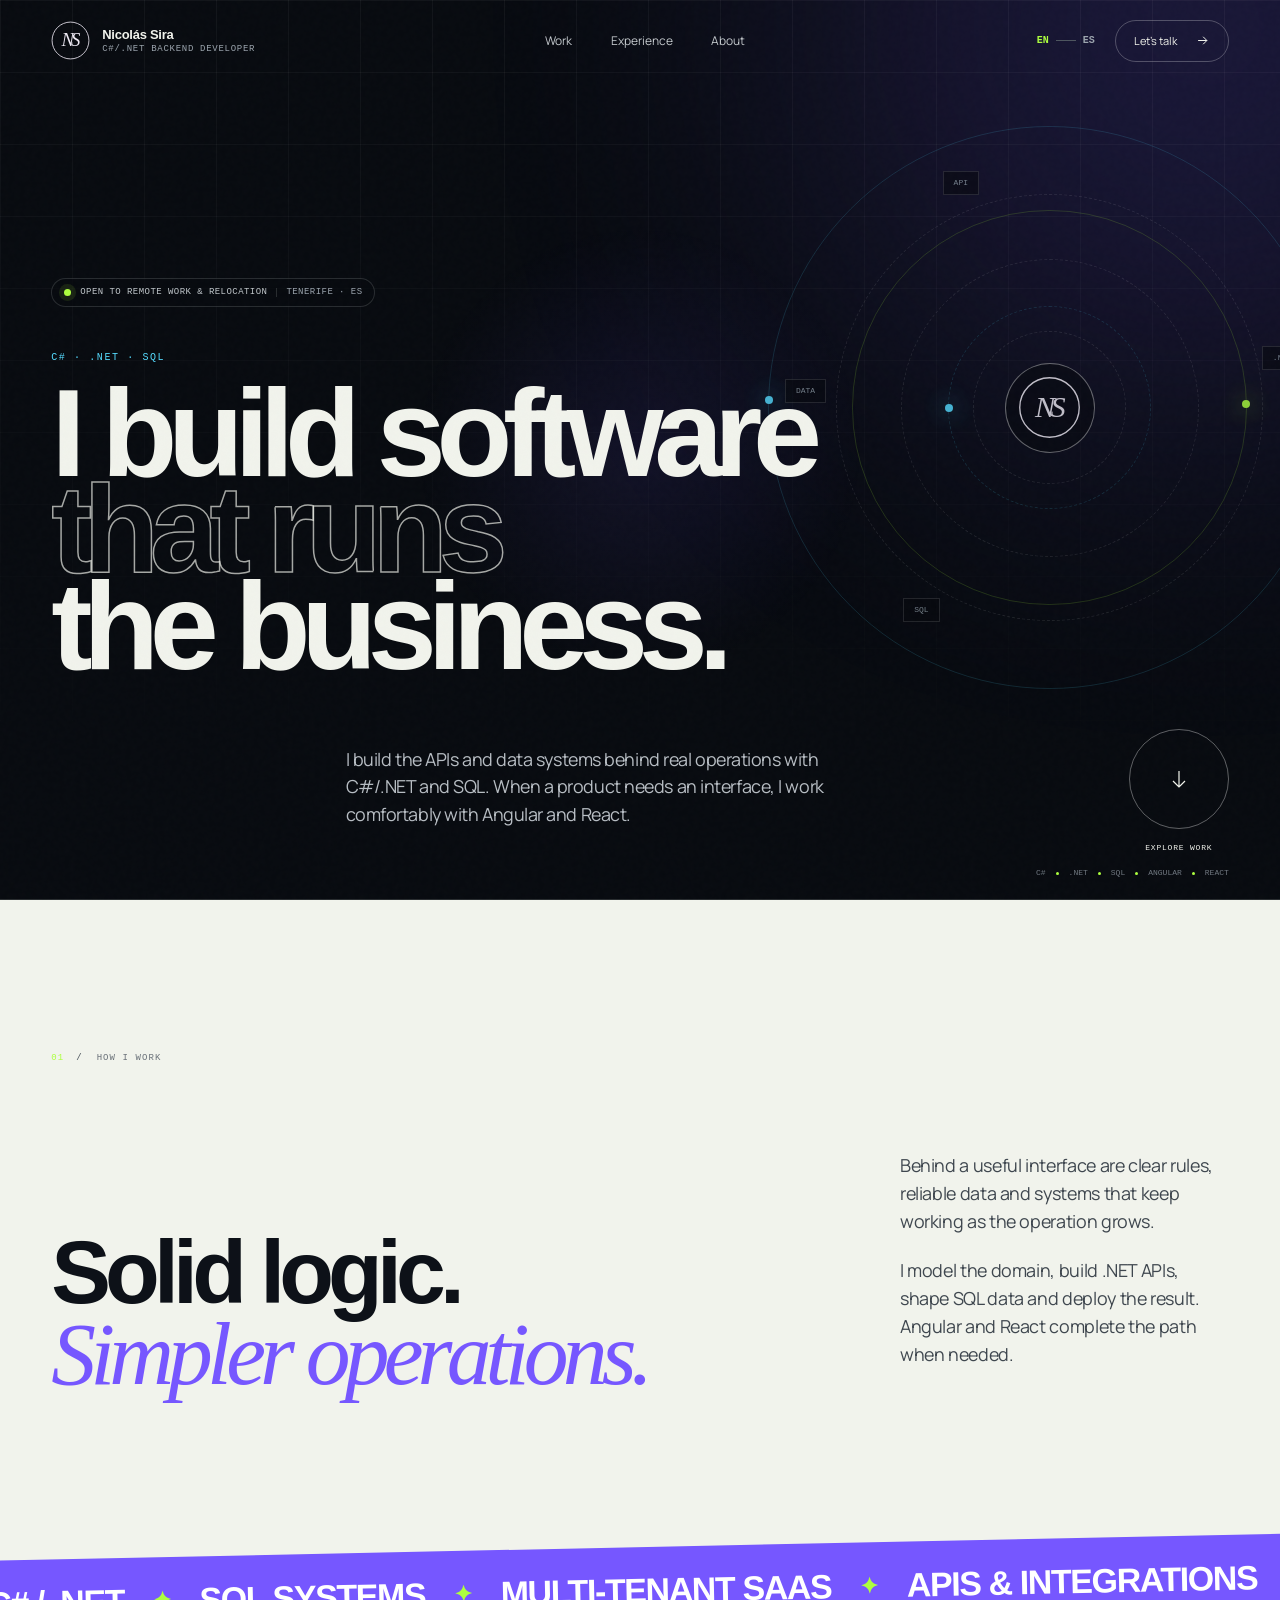
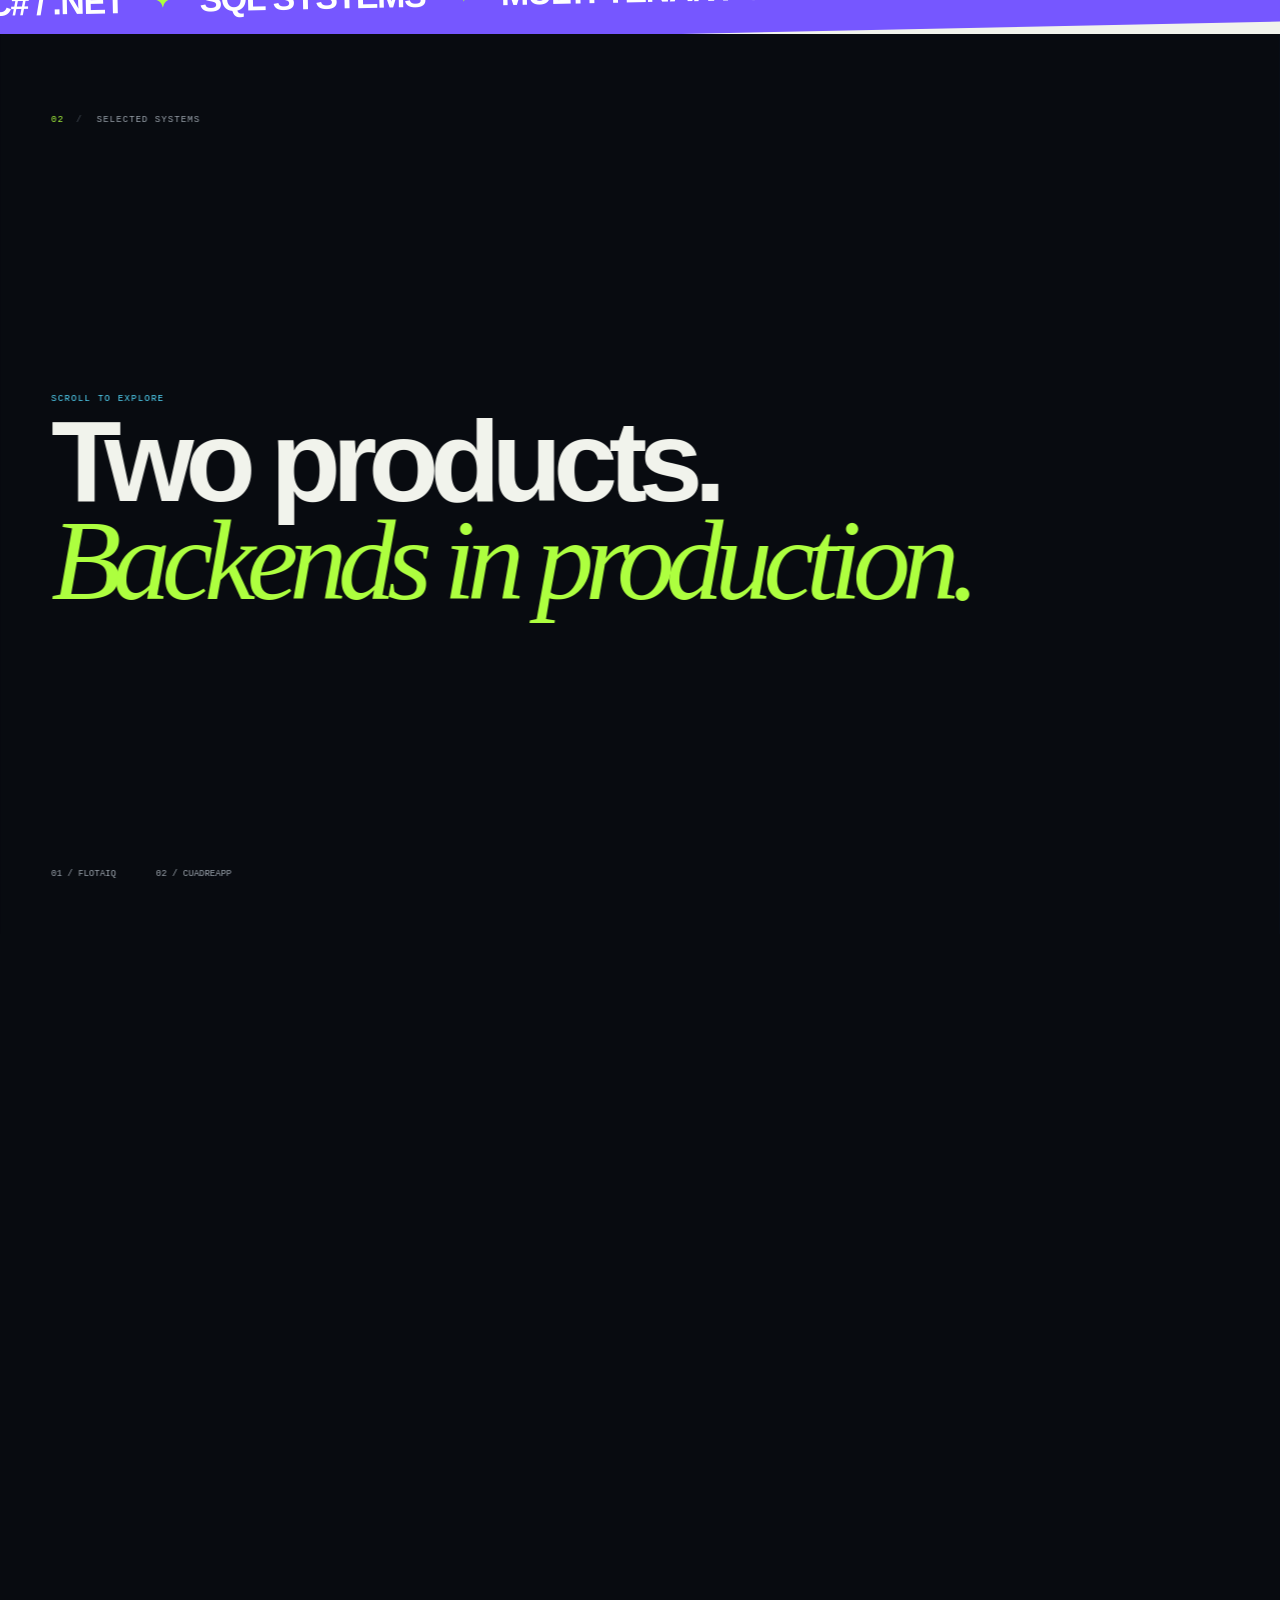
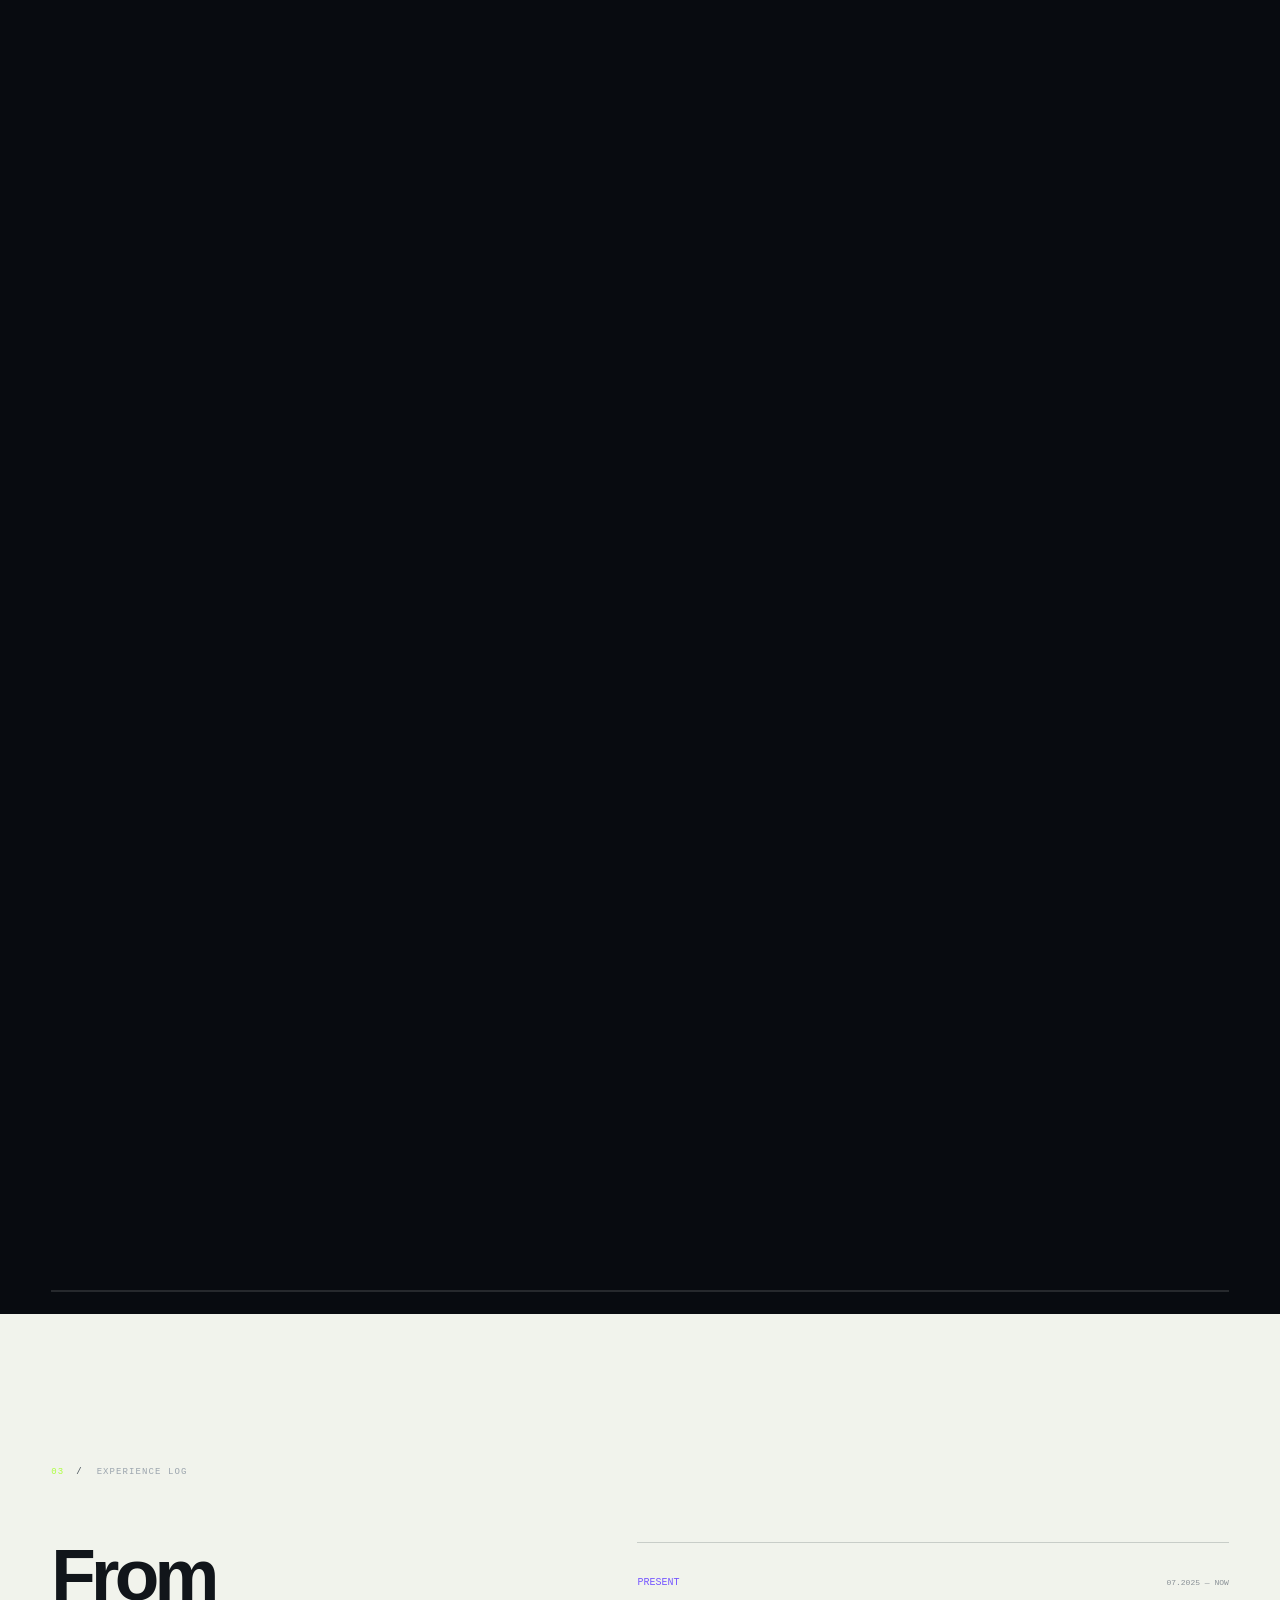
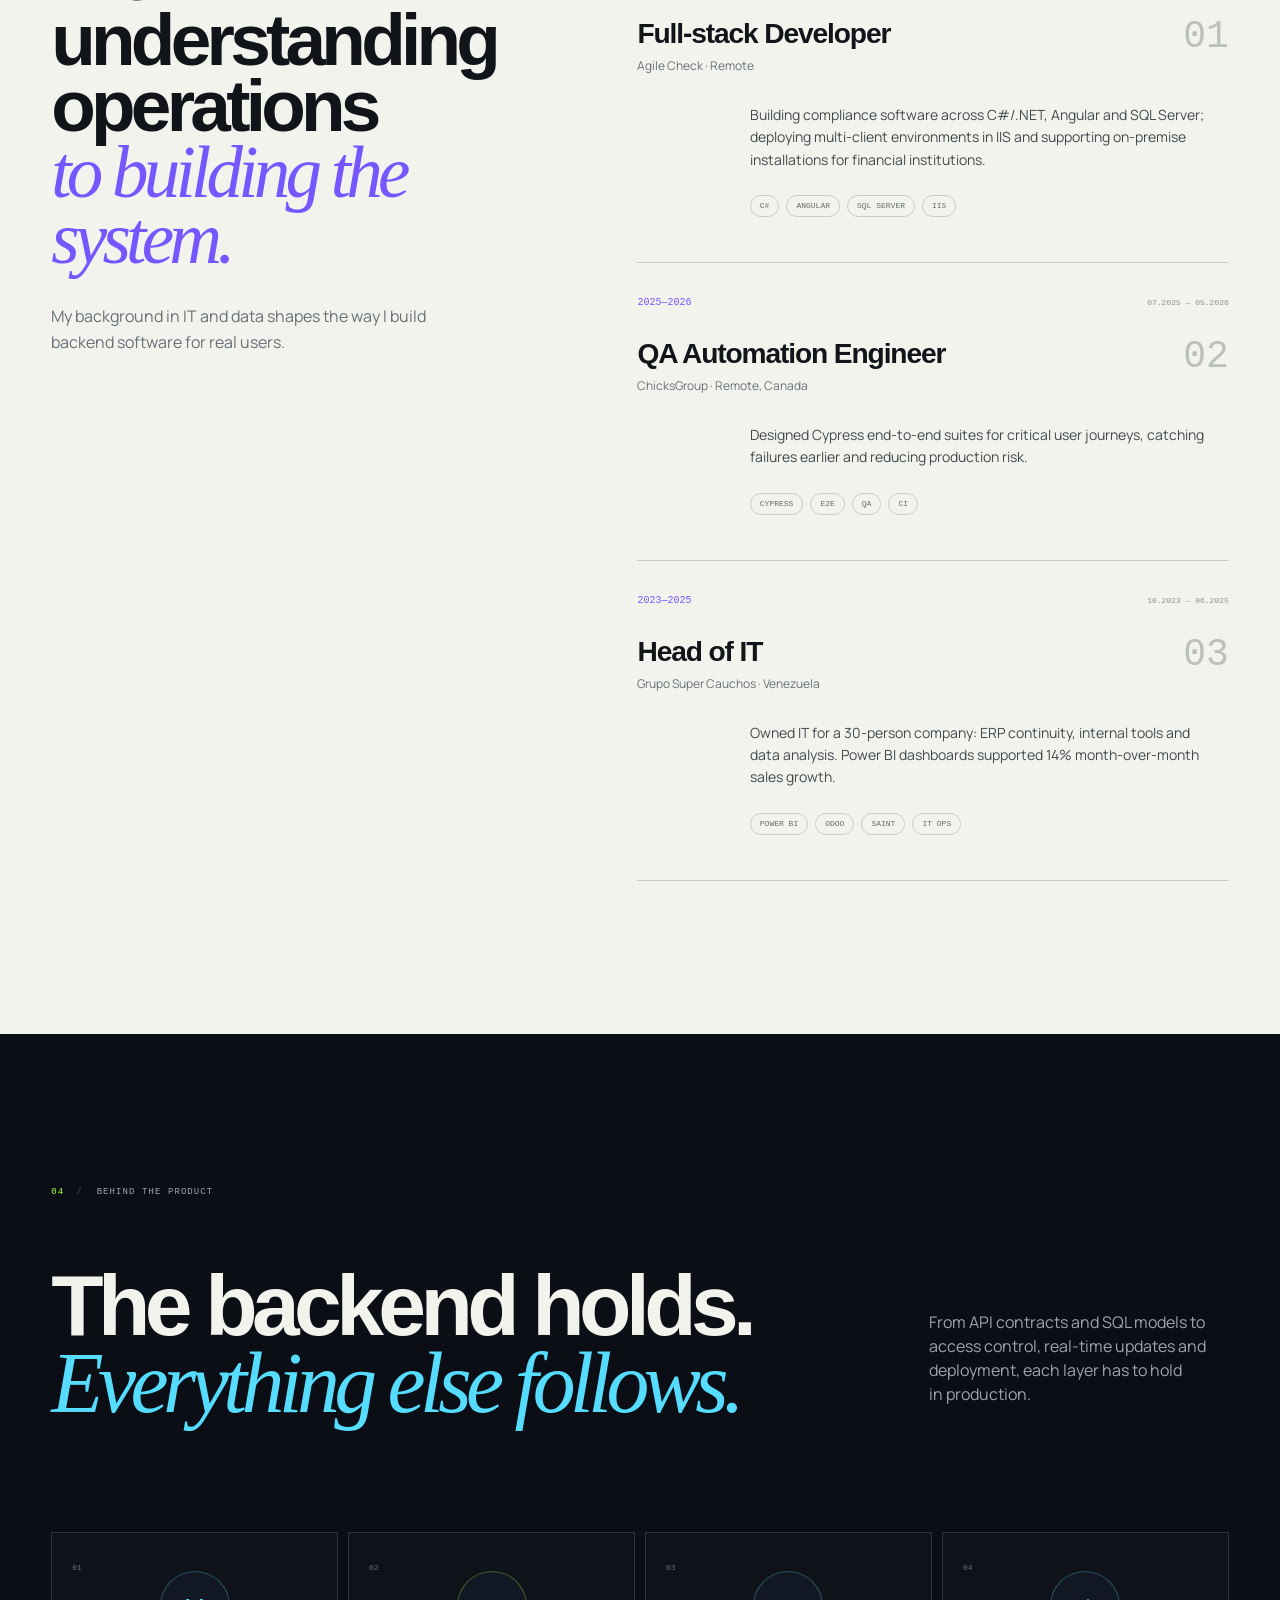
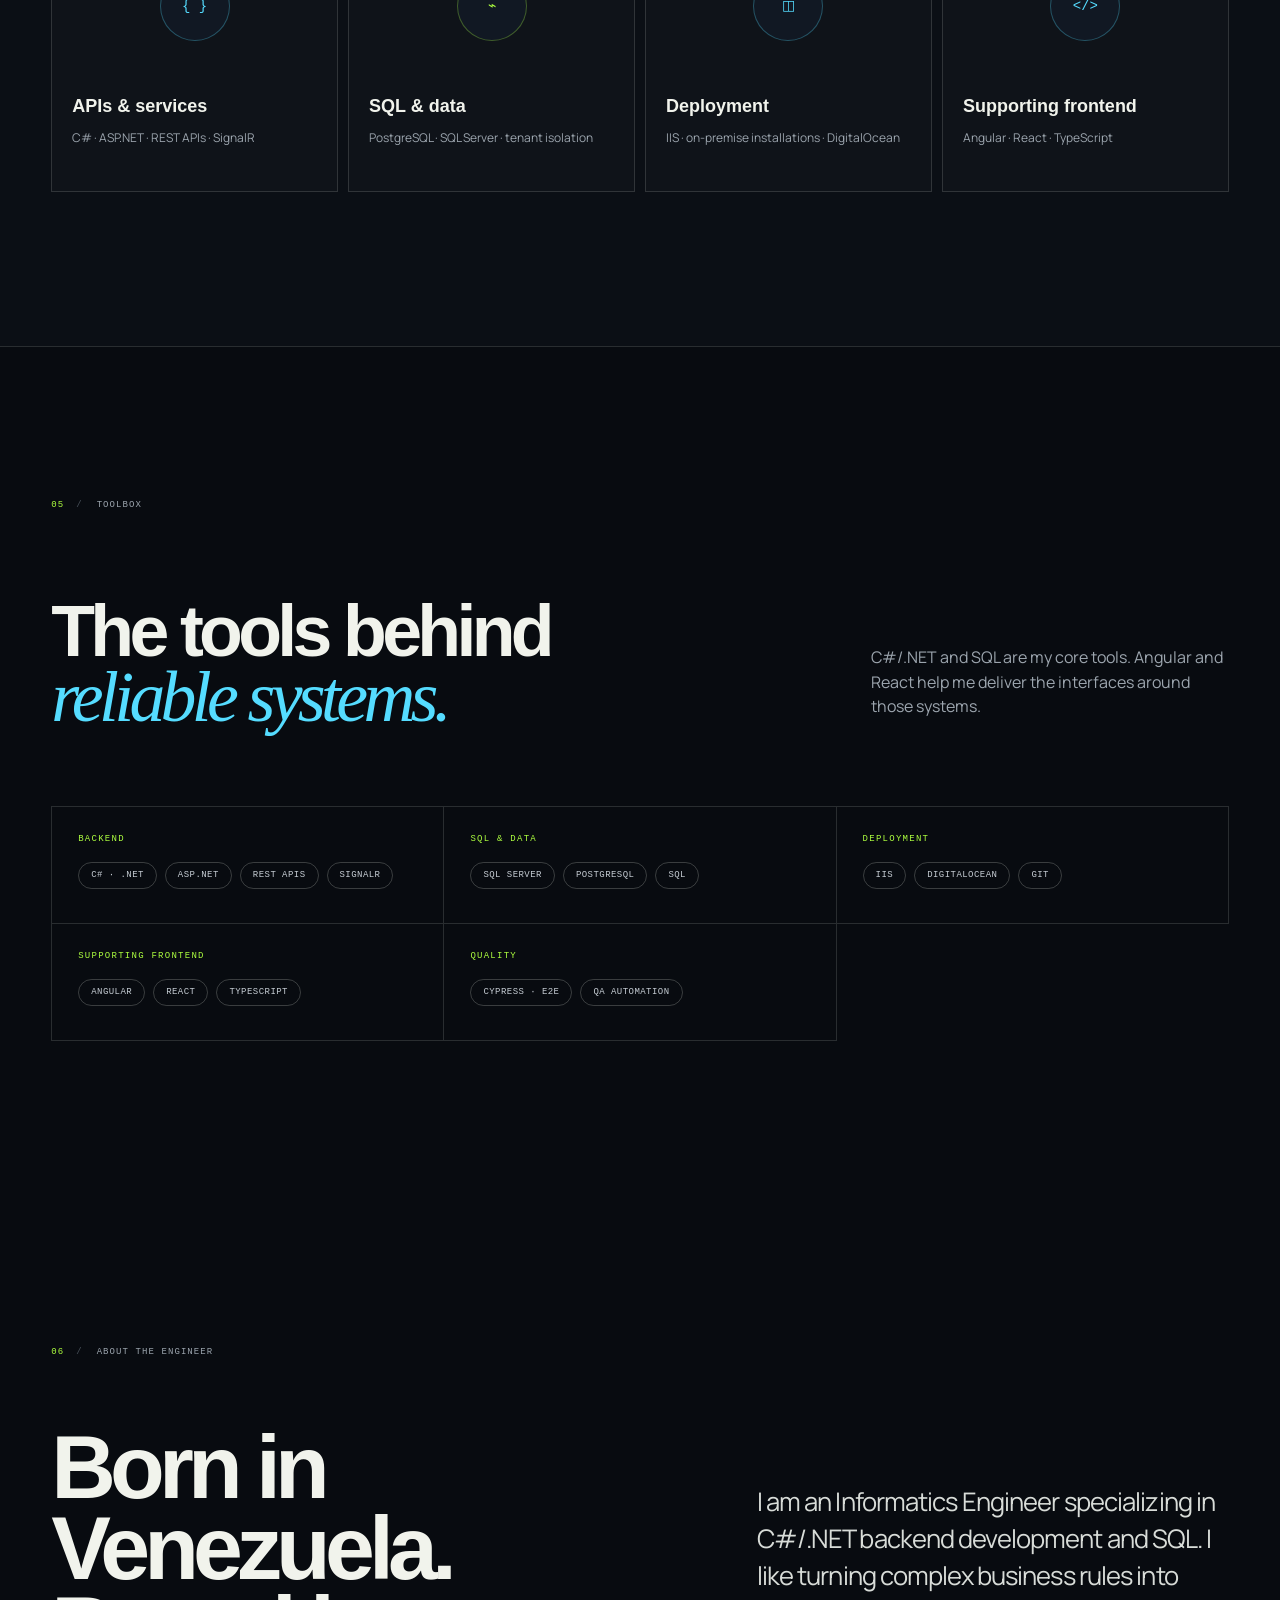
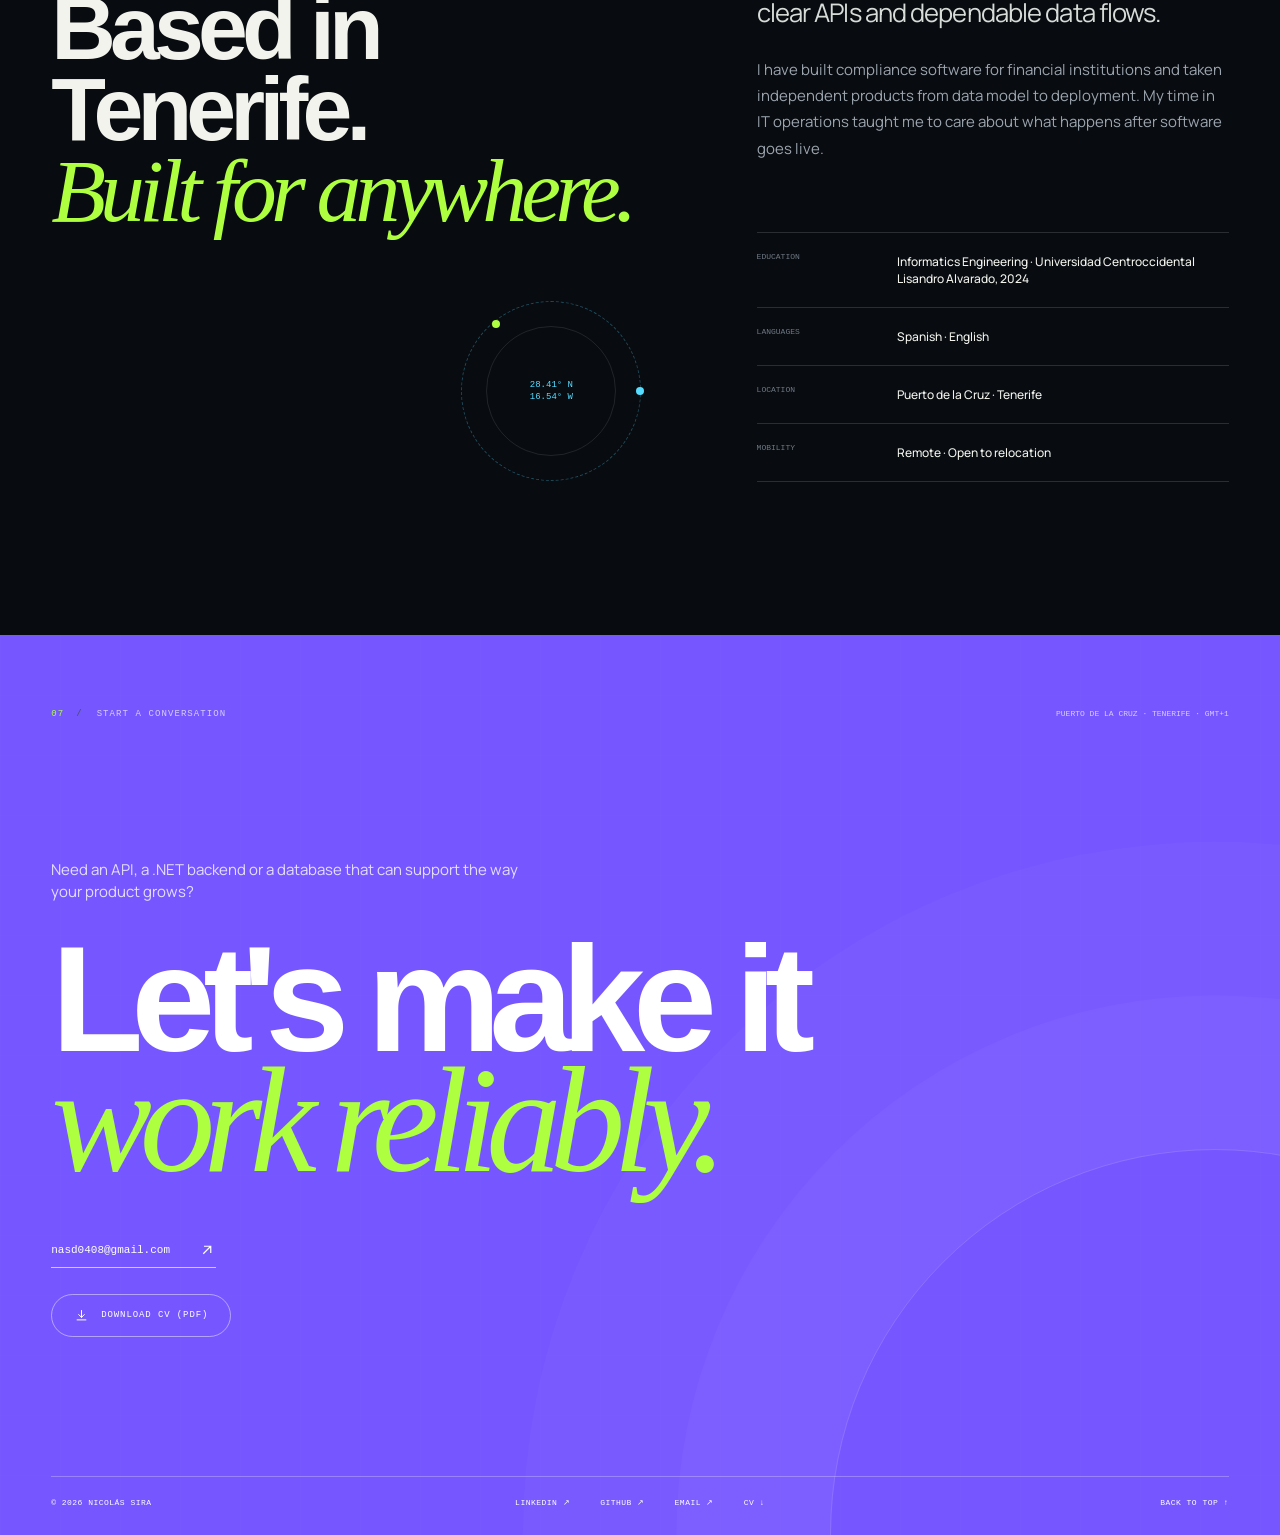
==== commit 84e8dc18: "Focus portfolio copy on C# .NET backend and SQL" ====
--- a/index.html
+++ b/index.html
@@ -31,8 +31,8 @@
   <script>document.documentElement.classList.add("js", "is-loading");</script>
   <link rel="stylesheet" href="styles.css">
   <link rel="stylesheet" href="enhancements.css?v=8">
-  <script src="script.js?v=8" defer></script>
-  <script src="enhancements.js?v=8" defer></script>
+  <script src="script.js?v=9" defer></script>
+  <script src="enhancements.js?v=9" defer></script>
   <script type="application/ld+json">
   {
     "@context": "https://schema.org",
@@ -137,14 +137,14 @@
         </div>
 
         <h1>
-          <span class="hero-kicker" data-i18n="hero.kicker">C# · .NET · SQL / Backend development</span>
+          <span class="hero-kicker" data-i18n="hero.kicker">C# · .NET · SQL</span>
           <span data-i18n="hero.line1">I build software</span>
           <span class="outline" data-i18n="hero.line2">that runs</span>
           <span data-i18n="hero.line3">the business.</span>
         </h1>
 
         <div class="hero-bottom">
-          <p data-i18n="hero.body">I build C#/.NET APIs and SQL-backed systems for real operations. Angular and React help me deliver the interface when the product needs it.</p>
+          <p data-i18n="hero.body">I build the APIs and data systems behind real operations with C#/.NET and SQL. When a product needs an interface, I work comfortably with Angular and React.</p>
           <a class="circle-link" href="#work" aria-label="Explore selected work">
             <svg viewBox="0 0 24 24" aria-hidden="true"><path d="M12 4v16M6 14l6 6 6-6"/></svg>
             <span data-i18n="hero.cta">Explore work</span>
@@ -163,10 +163,10 @@
         <span data-i18n="manifesto.label">How I work</span>
       </div>
       <div class="manifesto-grid">
-        <h2 class="reveal" data-i18n="manifesto.title">Reliable foundations.<br><em>Operational impact.</em></h2>
+        <h2 class="reveal" data-i18n="manifesto.title">Solid logic.<br><em>Simpler operations.</em></h2>
         <div class="manifesto-copy reveal">
-          <p data-i18n="manifesto.p1">The most useful software disappears into the work: it keeps data clean, decisions fast and teams moving.</p>
-          <p data-i18n="manifesto.p2">I design the APIs, data models and integrations behind operational products, then use Angular or React when the interface needs to ship with them.</p>
+          <p data-i18n="manifesto.p1">Behind a useful interface are clear rules, reliable data and systems that keep working as the operation grows.</p>
+          <p data-i18n="manifesto.p2">I model the domain, build .NET APIs, shape SQL data and deploy the result. Angular and React complete the path when needed.</p>
         </div>
       </div>
       <div class="capability-ticker" aria-label="Capabilities">
@@ -188,7 +188,7 @@
               </div>
               <div>
                 <p class="micro" data-i18n="work.drag">Scroll to explore</p>
-                <h2 data-i18n="work.title">Built end to end.<br><em>Running for real.</em></h2>
+                <h2 data-i18n="work.title">Two products.<br><em>Backends in production.</em></h2>
               </div>
               <div class="work-index">
                 <span>01 / FlotaIQ</span>
@@ -206,7 +206,7 @@
               <div>
                 <div class="case-number">01</div>
                 <h3>Flota<span>IQ</span></h3>
-                <p data-i18n="flota.summary">A C#/.NET backend with PostgreSQL for tenant isolation, trips, maintenance, fuel and billing. SignalR delivers real-time alerts; React provides the interface.</p>
+                <p data-i18n="flota.summary">A multi-tenant C#/.NET API backed by PostgreSQL for trips, maintenance, fuel and billing. Tenant isolation and SignalR alerts support daily operations; React provides the interface.</p>
               </div>
               <div class="case-meta">
                 <div><small data-i18n="case.role">Role</small><strong data-i18n="case.solo">Solo product engineer</strong></div>
@@ -242,7 +242,7 @@
               <div>
                 <div class="case-number">02</div>
                 <h3>Cuadre<span>APP</span></h3>
-                <p data-i18n="cuadre.summary">A C#/.NET backend for appointments, clients, debts, payroll and reporting. Offline-first synchronization connects it to the React Native app.</p>
+                <p data-i18n="cuadre.summary">A C#/.NET backend for appointments, clients, debts, payroll and reports, connected to a React Native app that works offline and syncs when the connection returns.</p>
               </div>
               <div class="case-meta">
                 <div><small data-i18n="case.role">Role</small><strong data-i18n="case.solo">Solo product engineer</strong></div>
@@ -278,8 +278,8 @@
       </div>
       <div class="experience-layout">
         <div class="experience-title reveal">
-          <h2 data-i18n="experience.title">From keeping a company online<br><em>to building its next system.</em></h2>
-          <p data-i18n="experience.subtitle">Engineering shaped by ownership, not narrow job descriptions.</p>
+          <h2 data-i18n="experience.title">From understanding operations<br><em>to building the system.</em></h2>
+          <p data-i18n="experience.subtitle">My background in IT and data shapes the way I build backend software for real users.</p>
         </div>
         <div class="timeline">
           <article class="timeline-item reveal">
@@ -322,7 +322,7 @@
               <span class="timeline-index">03</span>
             </div>
             <div class="timeline-detail">
-              <p data-i18n="cauchos.body">Owned IT for a 30-person company: business intelligence, internal tools, ERP continuity and vendor operations. Power BI dashboards contributed to 14% month-over-month sales growth across roughly $500K in monthly flow.</p>
+              <p data-i18n="cauchos.body">Owned IT for a 30-person company: ERP continuity, internal tools and data analysis. Power BI dashboards supported 14% month-over-month sales growth.</p>
               <div><span>Power BI</span><span>Odoo</span><span>SAINT</span><span>IT Ops</span></div>
             </div>
           </article>
@@ -337,7 +337,7 @@
       </div>
       <div class="architecture-head">
         <h2 class="reveal" data-i18n="architecture.title">The backend holds.<br><em>Everything else follows.</em></h2>
-        <p class="reveal" data-i18n="architecture.body">From the API and data model to deployment, I build systems that keep working for the people who depend on them.</p>
+        <p class="reveal" data-i18n="architecture.body">From API contracts and SQL models to access control, real-time updates and deployment, each layer has to hold in production.</p>
       </div>
       <div class="system-map reveal">
         <div class="map-line" aria-hidden="true"></div>
@@ -354,8 +354,8 @@
         <span data-i18n="skills.label">Toolbox</span>
       </div>
       <div class="skills-head">
-        <h2 class="reveal" data-i18n="skills.title">Chosen for the job.<br><em>Proven in production.</em></h2>
-        <p class="reveal" data-i18n="skills.body">C#/.NET and SQL are my core tools. I use Angular and React to deliver the interfaces around those systems.</p>
+        <h2 class="reveal" data-i18n="skills.title">The tools behind<br><em>reliable systems.</em></h2>
+        <p class="reveal" data-i18n="skills.body">C#/.NET and SQL are my core tools. Angular and React help me deliver the interfaces around those systems.</p>
       </div>
       <div class="skills-grid">
         <div class="skill-group reveal"><small data-i18n="skills.backend">Backend</small><div><span>C# · .NET</span><span>ASP.NET</span><span>REST APIs</span><span>SignalR</span></div></div>
@@ -366,48 +366,9 @@
       </div>
     </section>
 
-    <section class="impact section-pad">
-      <div class="impact-head">
-        <div>
-          <div class="eyebrow reveal">
-            <span>06</span>
-            <span data-i18n="impact.label">Evidence of impact</span>
-          </div>
-          <h2 class="reveal" data-i18n="impact.title">Good work should leave<br><em>a visible signal.</em></h2>
-        </div>
-        <p class="reveal" data-i18n="impact.body">Not vanity metrics. A few concrete signs that the systems moved beyond the screen and into the business.</p>
-      </div>
-
-      <div class="impact-ledger">
-        <article class="impact-row reveal">
-          <span class="impact-index">01</span>
-          <span class="impact-category" data-i18n="impact.intelligence">Business intelligence</span>
-          <p data-i18n="impact.sales">Power BI dashboards connected operational data to decisions and supported a <strong>14% month-over-month sales increase.</strong></p>
-          <div class="impact-signal signal-chart" aria-hidden="true"><i></i><i></i><i></i><i></i><i></i></div>
-        </article>
-        <article class="impact-row reveal">
-          <span class="impact-index">02</span>
-          <span class="impact-category" data-i18n="impact.ownership">Product ownership</span>
-          <p data-i18n="impact.products"><strong>Two complete multi-tenant products</strong> designed, engineered and deployed from end to end.</p>
-          <div class="impact-signal signal-nodes" aria-hidden="true"><i></i><i></i><i></i></div>
-        </article>
-        <article class="impact-row reveal">
-          <span class="impact-index">03</span>
-          <span class="impact-category" data-i18n="impact.release">Public release</span>
-          <p data-i18n="impact.downloads">My first public mobile product crossed <strong>100 Play Store downloads.</strong></p>
-          <div class="impact-signal signal-release" aria-hidden="true"><span>↗</span></div>
-        </article>
-      </div>
-    </section>
-
-
-
-
-
-
     <section class="about section-pad" id="about">
       <div class="eyebrow reveal">
-        <span>07</span>
+        <span>06</span>
         <span data-i18n="about.label">About the engineer</span>
       </div>
       <div class="about-layout">
@@ -420,8 +381,8 @@
           </div>
         </div>
         <div class="about-copy reveal">
-          <p class="lead" data-i18n="about.lead">I’m an Informatics Engineer focused on backend development with C#/.NET and SQL. I enjoy understanding how a business really works, then building the systems that make it simpler.</p>
-          <p data-i18n="about.body">My path through IT leadership, data analysis, QA automation and full-stack development gave me a useful bias: I think beyond the ticket. I care whether the whole system works for the people depending on it.</p>
+          <p class="lead" data-i18n="about.lead">I am an Informatics Engineer specializing in C#/.NET backend development and SQL. I like turning complex business rules into clear APIs and dependable data flows.</p>
+          <p data-i18n="about.body">I have built compliance software for financial institutions and taken independent products from data model to deployment. My time in IT operations taught me to care about what happens after software goes live.</p>
           <div class="about-facts">
             <div><small data-i18n="about.education">Education</small><strong data-i18n="about.degree">Informatics Engineering · Universidad Centroccidental Lisandro Alvarado, 2024</strong></div>
             <div><small data-i18n="about.languages">Languages</small><strong data-i18n="about.languagesValue">Spanish · English</strong></div>
@@ -437,14 +398,14 @@
       <div class="contact-grid" aria-hidden="true"></div>
       <div class="contact-top">
         <div class="eyebrow">
-          <span>08</span>
+          <span>07</span>
           <span data-i18n="contact.label">Start a conversation</span>
         </div>
         <span class="contact-location">PUERTO DE LA CRUZ · TENERIFE · GMT+1</span>
       </div>
       <div class="contact-main">
-        <p data-i18n="contact.pre">Have a system to build, a product to strengthen or a difficult problem worth solving?</p>
-        <h2><span data-i18n="contact.line1">Let’s make it</span><br><em data-i18n="contact.line2">work beautifully.</em></h2>
+        <p data-i18n="contact.pre">Need an API, a .NET backend or a database that can support the way your product grows?</p>
+        <h2><span data-i18n="contact.line1">Let's make it</span><br><em data-i18n="contact.line2">work reliably.</em></h2>
         <a class="email-link" href="mailto:nasd0408@gmail.com">
           <span>nasd0408@gmail.com</span>
           <svg viewBox="0 0 24 24" aria-hidden="true"><path d="M7 17 17 7M8 7h9v9"/></svg>
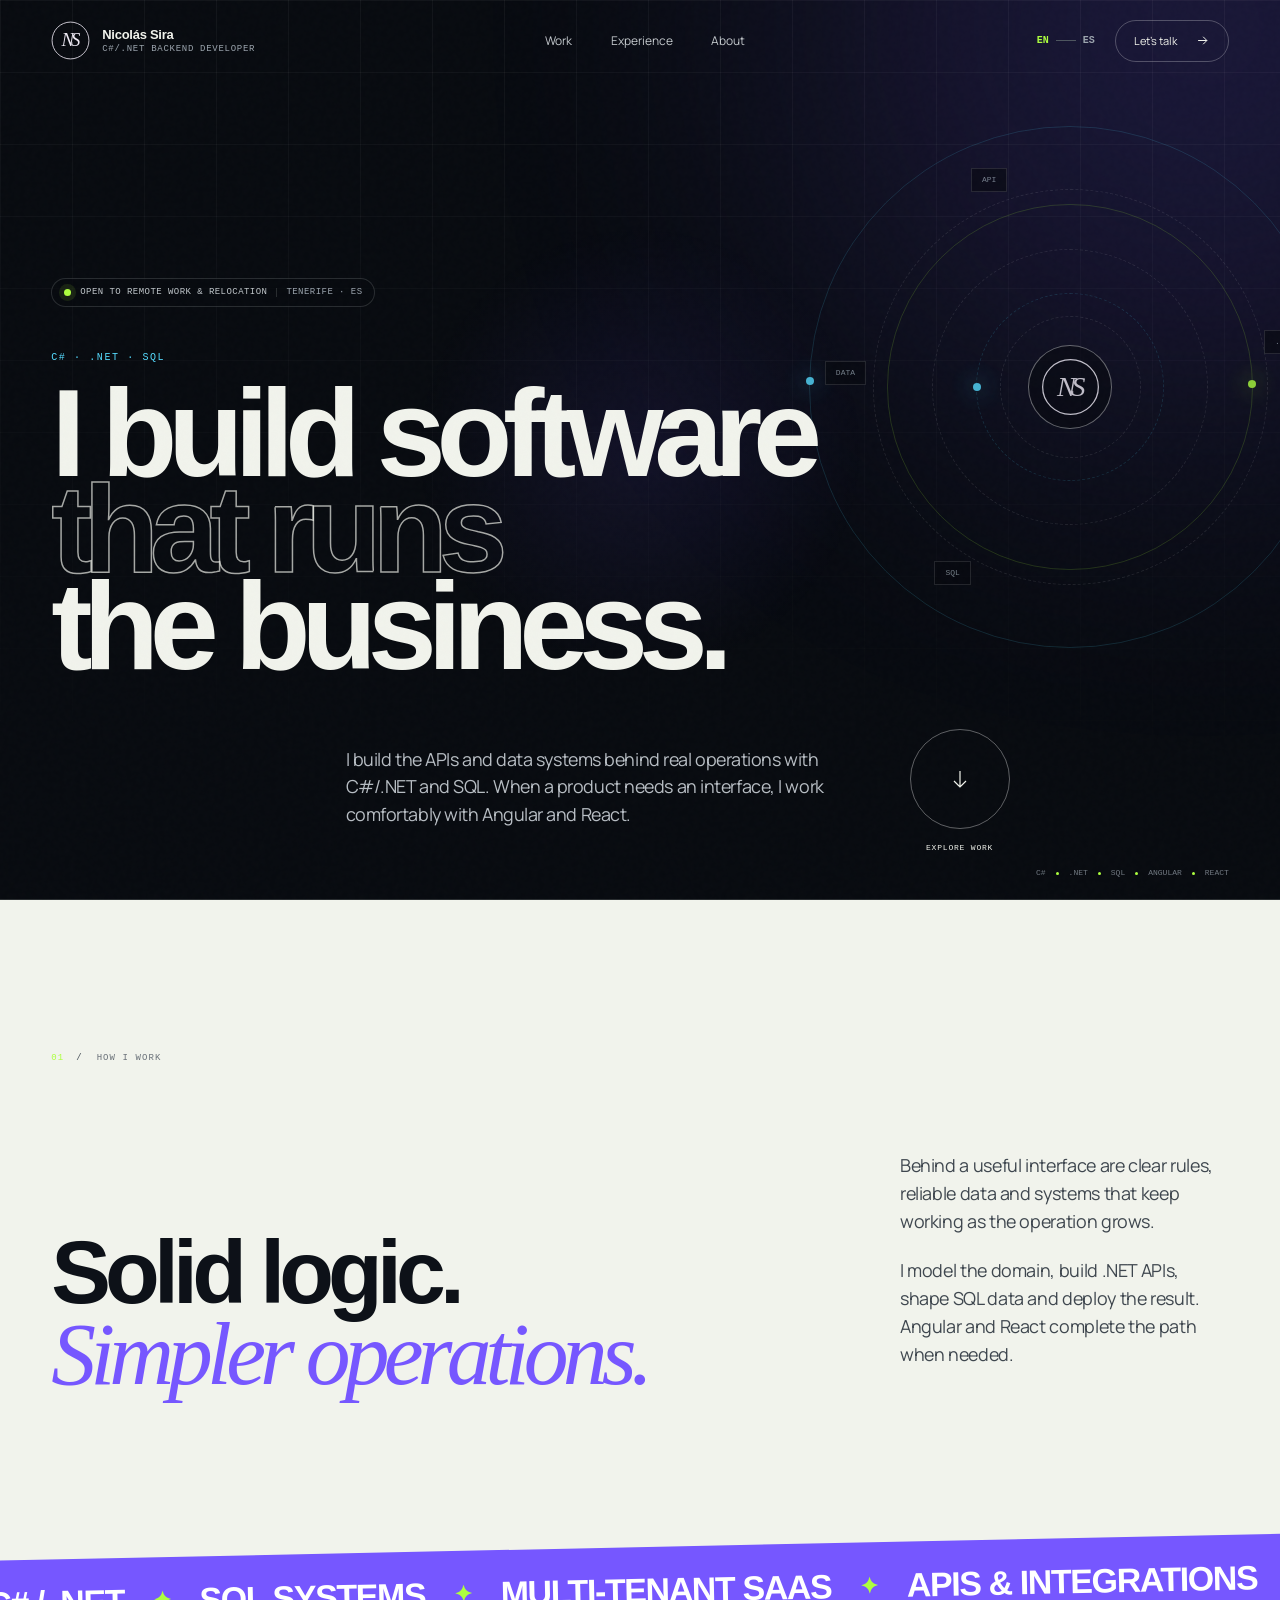
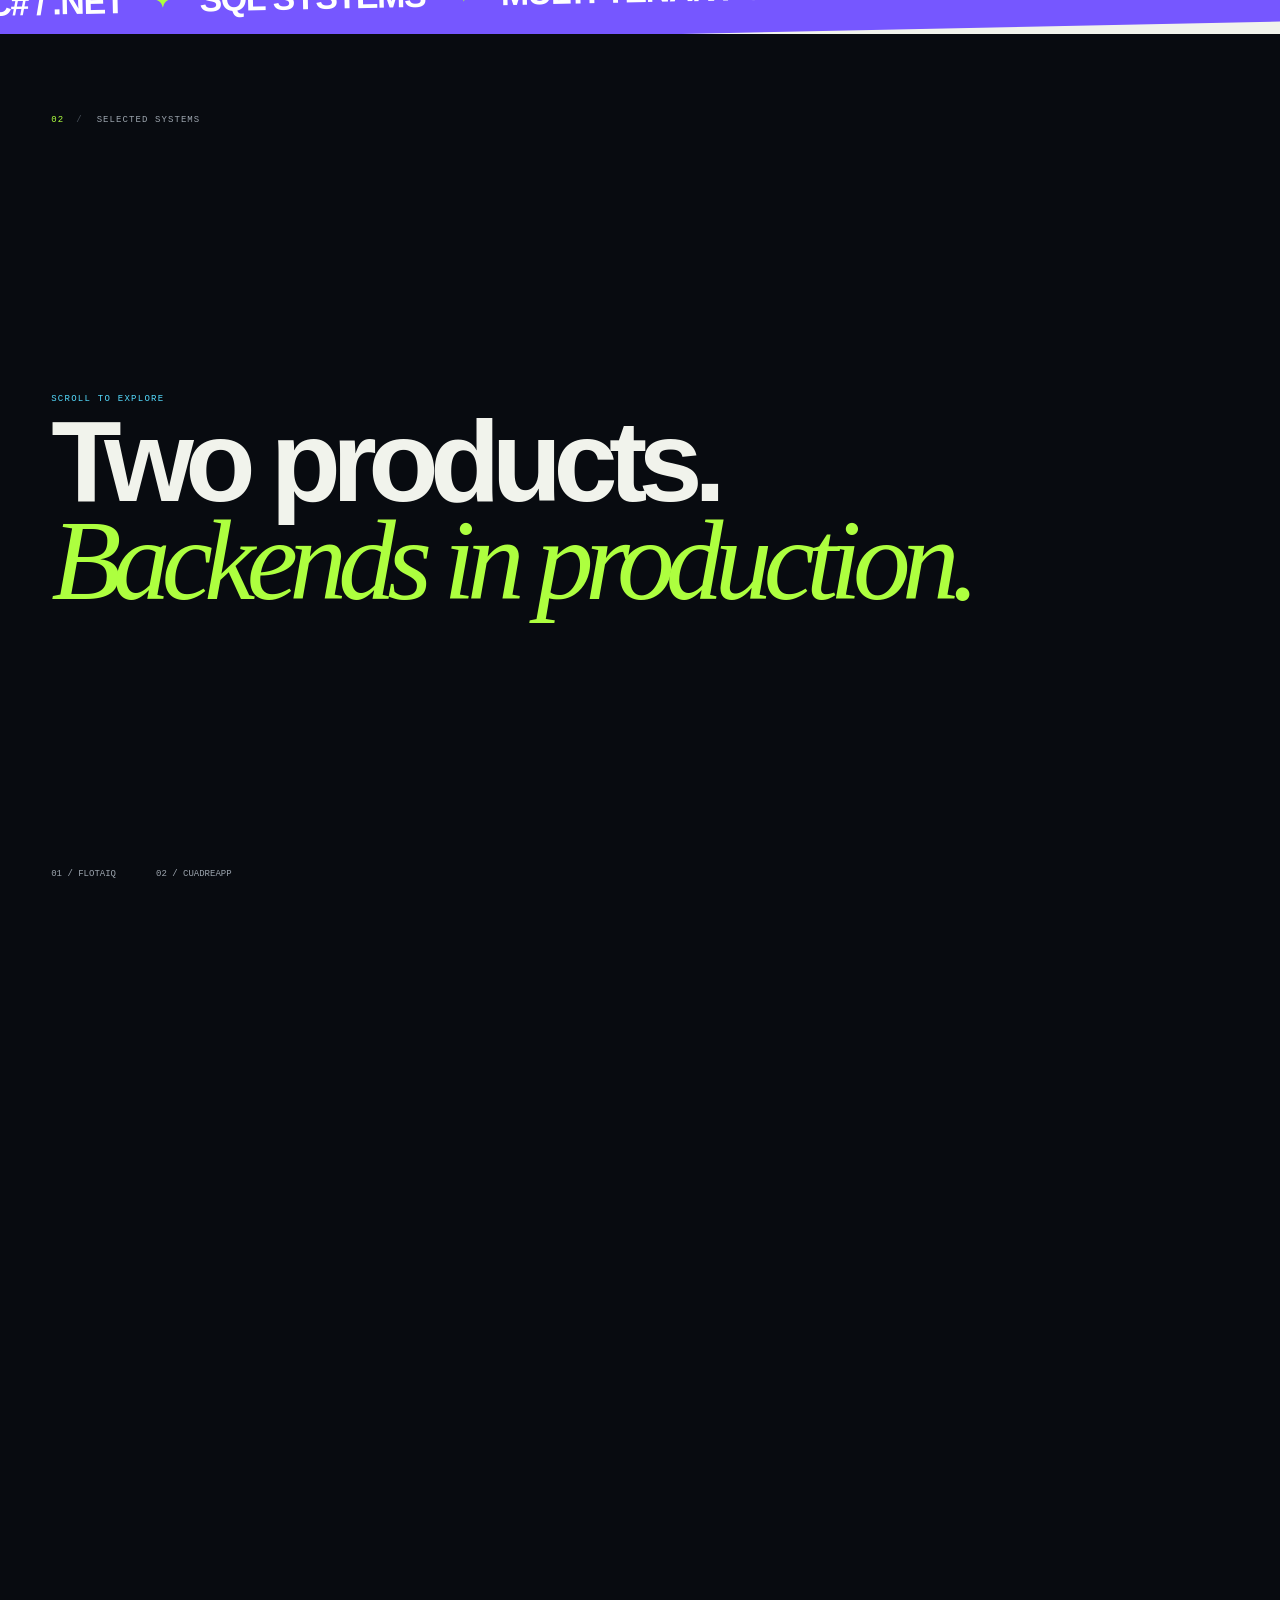
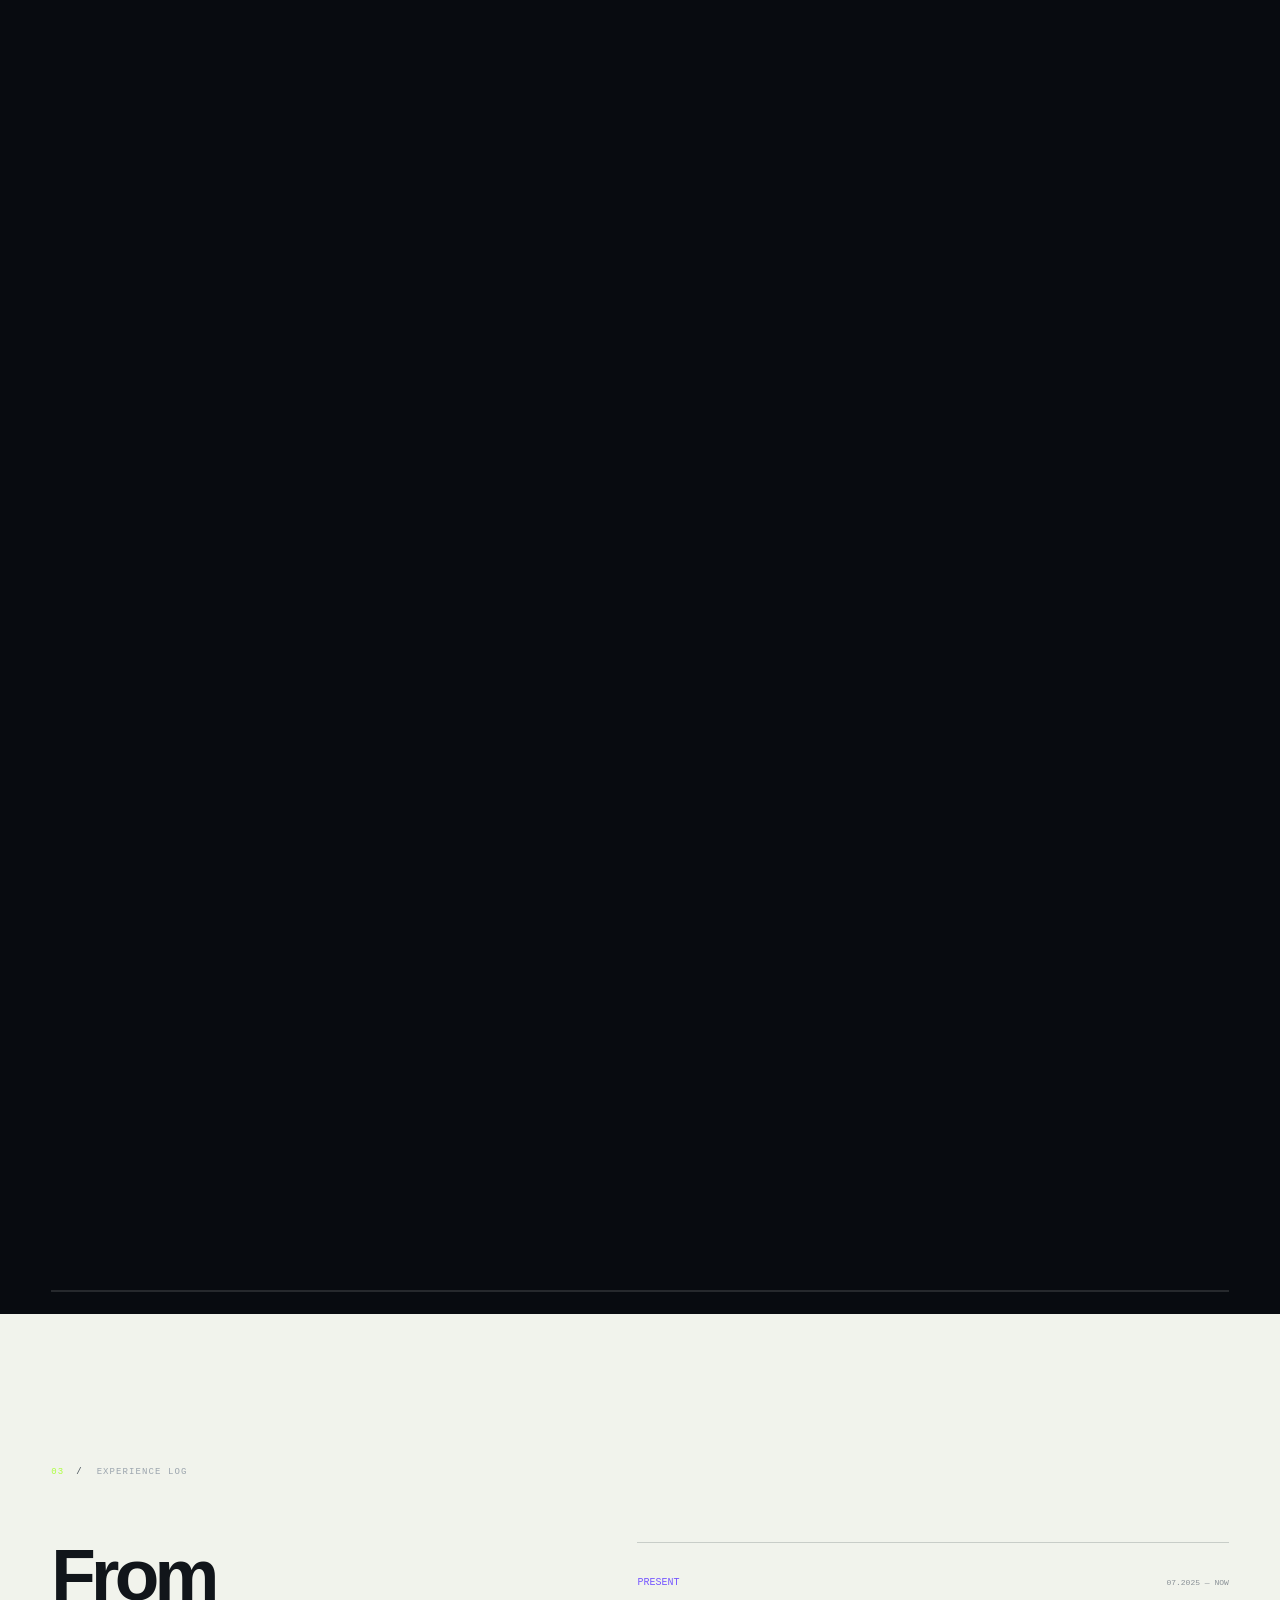
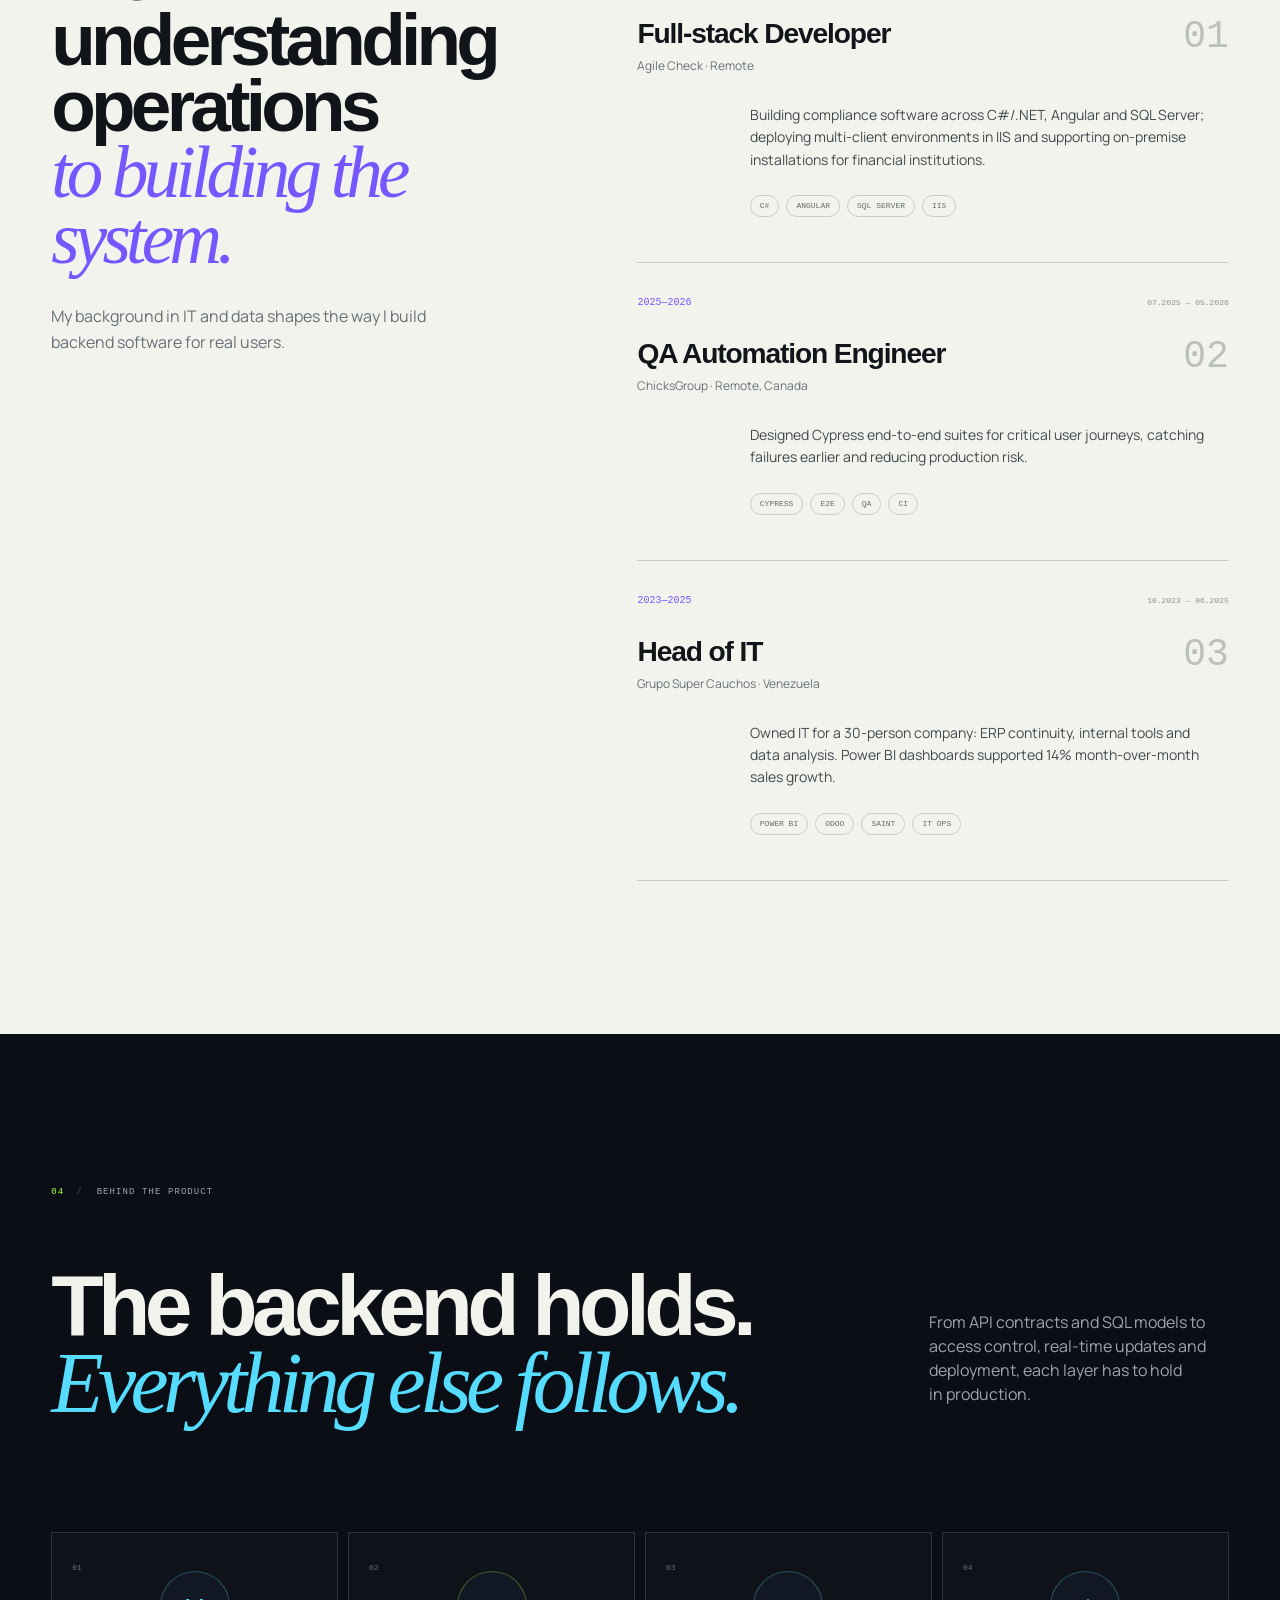
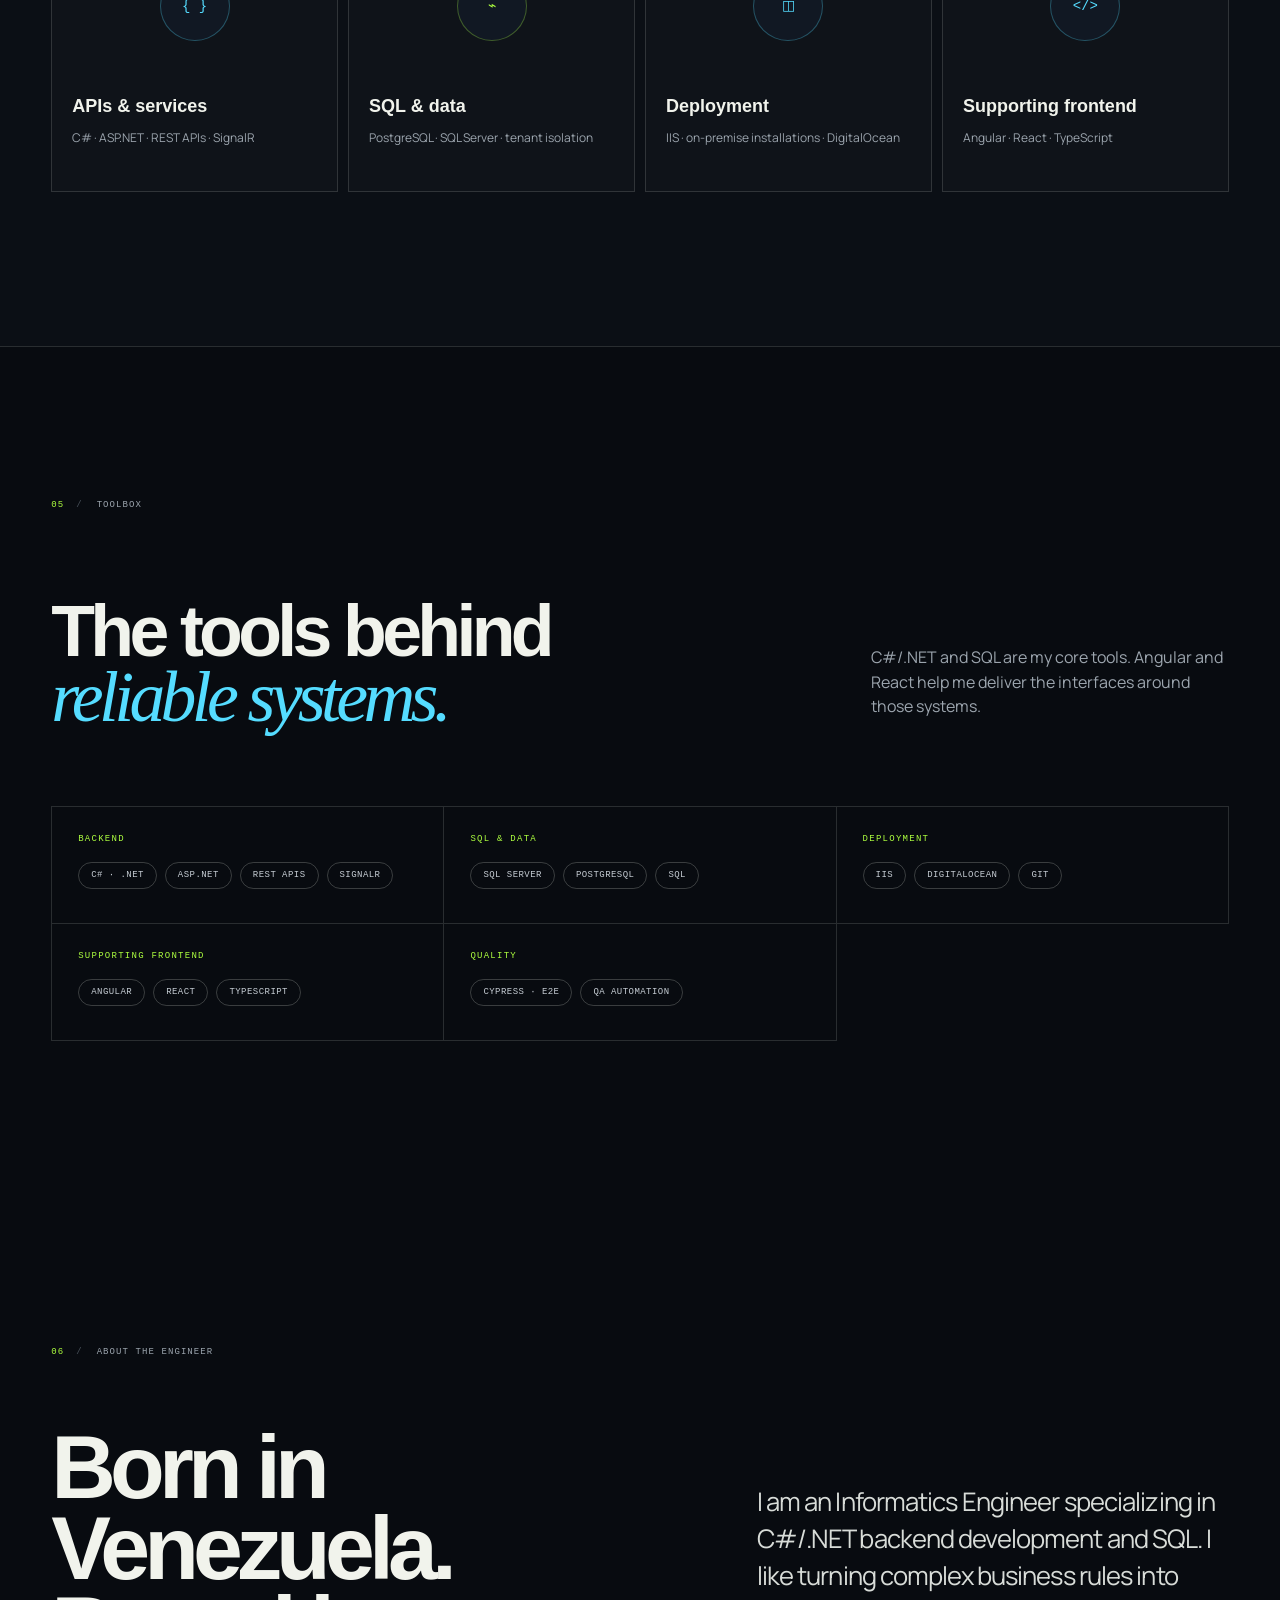
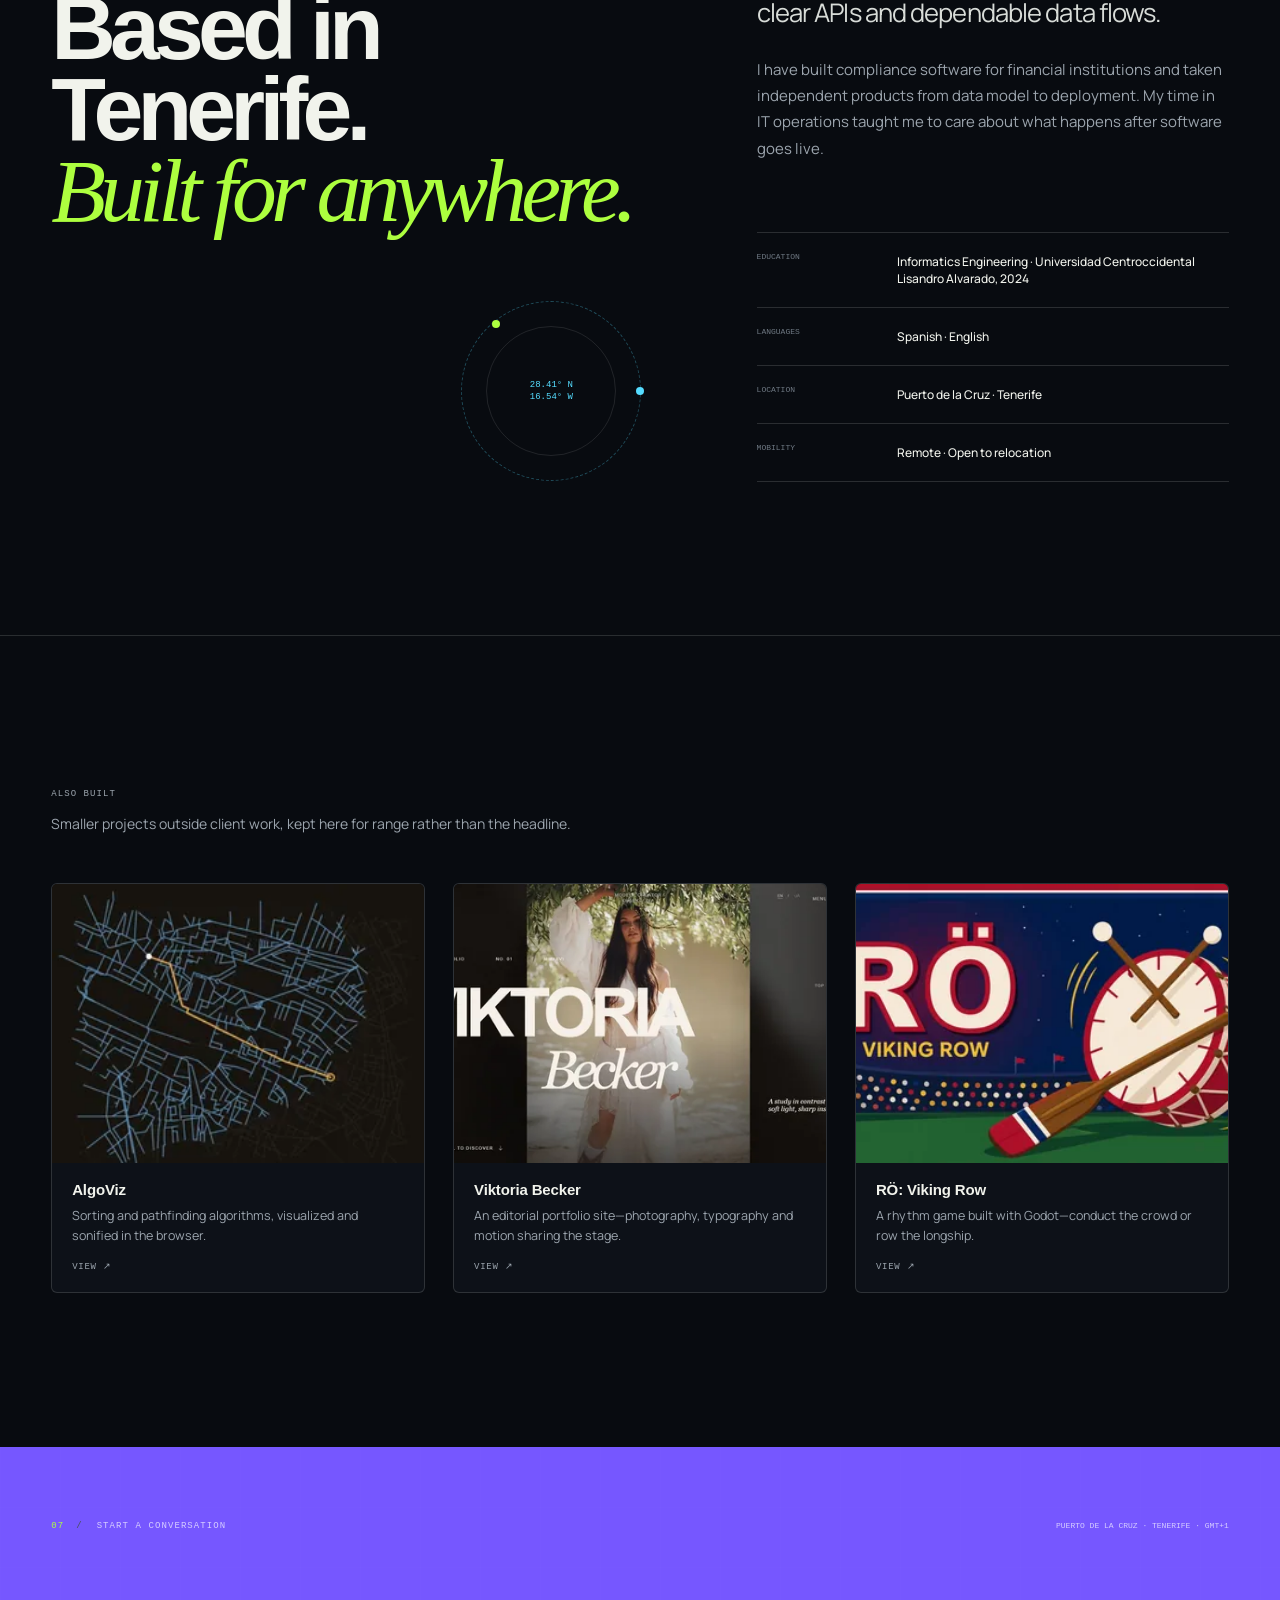
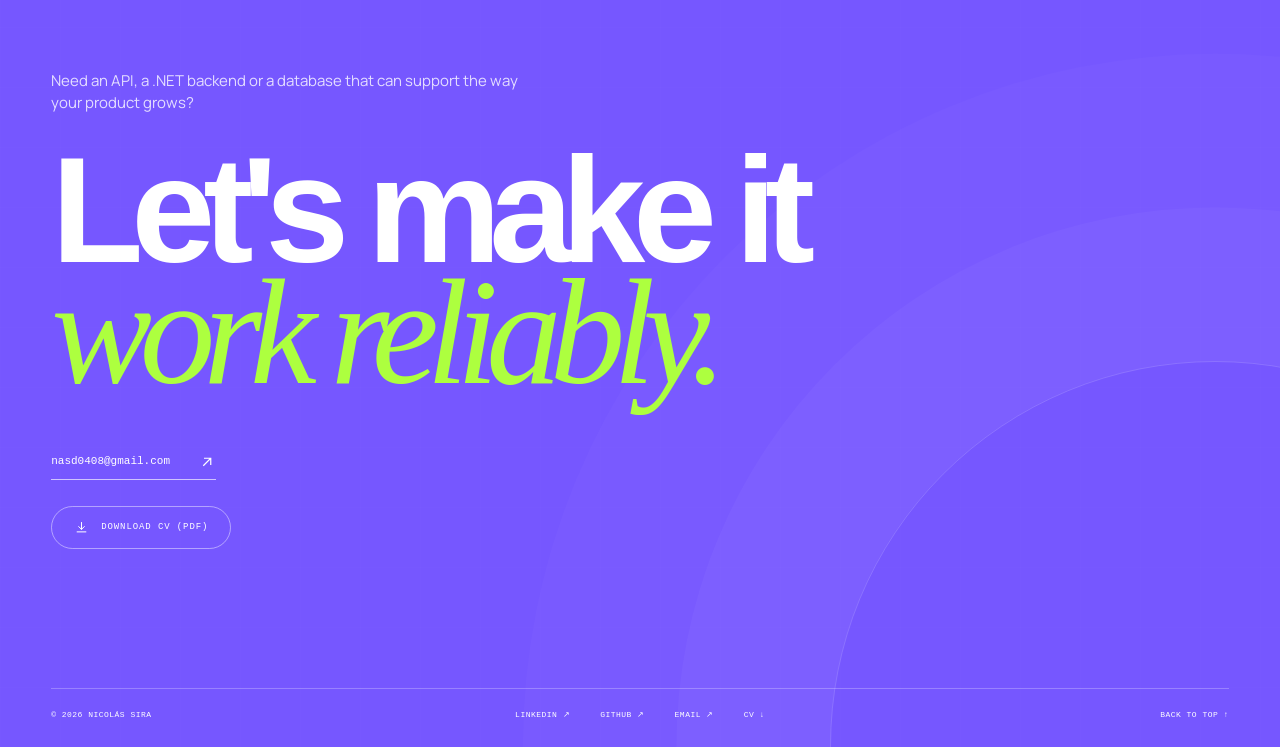
==== commit 861770b3: "Add a low-key side-projects section and fix hero CTA/orbit overlap Brings AlgoViz, Viktoria Becker a" ====
--- a/index.html
+++ b/index.html
@@ -29,9 +29,9 @@
   <link rel="preconnect" href="https://fonts.gstatic.com" crossorigin>
   <link href="https://fonts.googleapis.com/css2?family=Manrope:wght@400;500;600&display=swap" rel="stylesheet">
   <script>document.documentElement.classList.add("js", "is-loading");</script>
-  <link rel="stylesheet" href="styles.css">
-  <link rel="stylesheet" href="enhancements.css?v=8">
-  <script src="script.js?v=9" defer></script>
+  <link rel="stylesheet" href="styles.css?v=3">
+  <link rel="stylesheet" href="enhancements.css?v=9">
+  <script src="script.js?v=10" defer></script>
   <script src="enhancements.js?v=9" defer></script>
   <script type="application/ld+json">
   {
@@ -394,6 +394,48 @@
 
     </section>
 
+    <section class="side-projects section-pad">
+      <div class="side-projects-head">
+        <span class="side-projects-label" data-i18n="side.label">Also built</span>
+        <p class="reveal" data-i18n="side.body">Smaller projects outside client work, kept here for range rather than the headline.</p>
+      </div>
+      <div class="side-projects-grid">
+        <a class="side-project reveal" href="https://nasd0408.github.io/algoviz/" target="_blank" rel="noreferrer">
+          <picture>
+            <source type="image/webp" srcset="assets/optimized/algoviz-poster-480.webp 480w, assets/optimized/algoviz-poster-960.webp 960w" sizes="(max-width: 760px) 100vw, 33vw">
+            <img src="assets/optimized/algoviz-poster-960.webp" alt="AlgoViz" loading="lazy" decoding="async">
+          </picture>
+          <div>
+            <h3>AlgoViz</h3>
+            <p data-i18n="side.algoviz">Sorting and pathfinding algorithms, visualized and sonified in the browser.</p>
+          </div>
+          <span class="side-project-link" data-i18n="side.view">View ↗</span>
+        </a>
+        <a class="side-project reveal" href="https://berjaviks.netlify.app/" target="_blank" rel="noreferrer">
+          <picture>
+            <source type="image/webp" srcset="assets/optimized/vika-cover-480.webp 480w, assets/optimized/vika-cover-960.webp 960w" sizes="(max-width: 760px) 100vw, 33vw">
+            <img src="assets/optimized/vika-cover-960.webp" alt="Viktoria Becker" loading="lazy" decoding="async">
+          </picture>
+          <div>
+            <h3>Viktoria Becker</h3>
+            <p data-i18n="side.vika">An editorial portfolio site—photography, typography and motion sharing the stage.</p>
+          </div>
+          <span class="side-project-link" data-i18n="side.view">View ↗</span>
+        </a>
+        <a class="side-project reveal" href="https://nasd0408.itch.io/ro-viking-row" target="_blank" rel="noreferrer">
+          <picture>
+            <source type="image/webp" srcset="assets/optimized/ro-cover-480.webp 480w, assets/optimized/ro-cover-960.webp 960w" sizes="(max-width: 760px) 100vw, 33vw">
+            <img src="assets/optimized/ro-cover-960.webp" alt="RÖ: Viking Row" loading="lazy" decoding="async">
+          </picture>
+          <div>
+            <h3>RÖ: Viking Row</h3>
+            <p data-i18n="side.ro">A rhythm game built with Godot—conduct the crowd or row the longship.</p>
+          </div>
+          <span class="side-project-link" data-i18n="side.view">View ↗</span>
+        </a>
+      </div>
+    </section>
+
     <section class="contact" id="contact">
       <div class="contact-grid" aria-hidden="true"></div>
       <div class="contact-top">
--- a/styles.css
+++ b/styles.css
@@ -385,7 +385,7 @@
   margin-left: auto;
   display: flex;
   align-items: flex-end;
-  justify-content: space-between;
+  justify-content: flex-start;
   gap: 34px;
 }
 .hero-bottom > p {
@@ -426,7 +426,7 @@
 .hero-orbit {
   position: absolute;
   z-index: 2;
-  width: min(44vw, 640px);
+  width: min(44vw, 640px, 58vh);
   aspect-ratio: 1;
   right: -4vw;
   top: 14vh;
@@ -1664,7 +1664,7 @@
   .hero { min-height: 100svh; padding-bottom: 82px; }
   .hero-grid { background-size: 44px 44px; }
   .hero::before { width: 100vw; height: 100vw; right: -55vw; top: 2vh; }
-  .hero-orbit { width: 88vw; right: -44vw; top: 14vh; opacity: .36; }
+  .hero-orbit { width: min(88vw, 60vh); right: -44vw; top: 14vh; opacity: .36; }
   .availability { margin-bottom: 32px; font-size: 7px; }
   .availability-location { display: none; }
   .hero h1 { font-size: clamp(54px, 18.5vw, 88px); line-height: .82; }
--- a/enhancements.css
+++ b/enhancements.css
@@ -173,3 +173,26 @@
   h2.reveal.is-visible { animation: title-curtain 1.15s cubic-bezier(.16,1,.3,1) both; }
   @keyframes title-curtain { from { clip-path: inset(0 0 100% 0); } to { clip-path: inset(-8% -3% -15% -3%); } }
 }
+
+/* A quiet, uniform showcase for side projects—range without competing with the core pitch. */
+.side-projects { border-top: 1px solid var(--line); }
+.side-projects-head { display: flex; flex-direction: column; gap: 14px; max-width: 620px; }
+.side-projects-label { color: var(--muted); font: 9px/1 var(--mono); text-transform: uppercase; letter-spacing: .12em; }
+.side-projects-head p { margin: 0; color: var(--muted); font-size: 14px; line-height: 1.6; }
+.side-projects-grid { margin-top: 48px; display: grid; grid-template-columns: repeat(3, 1fr); gap: 28px; }
+.side-project { display: flex; flex-direction: column; border: 1px solid var(--line); border-radius: 6px; overflow: hidden; background: var(--bg-2); transition: border-color .3s ease; }
+.side-project:hover, .side-project:focus-visible { border-color: rgba(255,255,255,.3); }
+.side-project picture, .side-project img { display: block; width: 100%; aspect-ratio: 4 / 3; object-fit: cover; }
+.side-project img { transition: transform .5s var(--ease-out); }
+.side-project:hover img { transform: scale(1.045); }
+.side-project > div { padding: 18px 20px 6px; flex: 1; }
+.side-project h3 { margin: 0 0 8px; font-size: 15px; letter-spacing: -.01em; }
+.side-project p { margin: 0; color: var(--muted); font-size: 12.5px; line-height: 1.55; }
+.side-project-link { display: block; margin: 12px 20px 20px; color: var(--muted); font: 9px/1 var(--mono); text-transform: uppercase; letter-spacing: .08em; transition: color .2s ease; }
+.side-project:hover .side-project-link, .side-project:focus-visible .side-project-link { color: var(--acid); }
+@media (max-width: 860px) {
+  .side-projects-grid { grid-template-columns: 1fr; }
+}
+@media (prefers-reduced-motion: reduce) {
+  .side-project:hover img { transform: none; }
+}
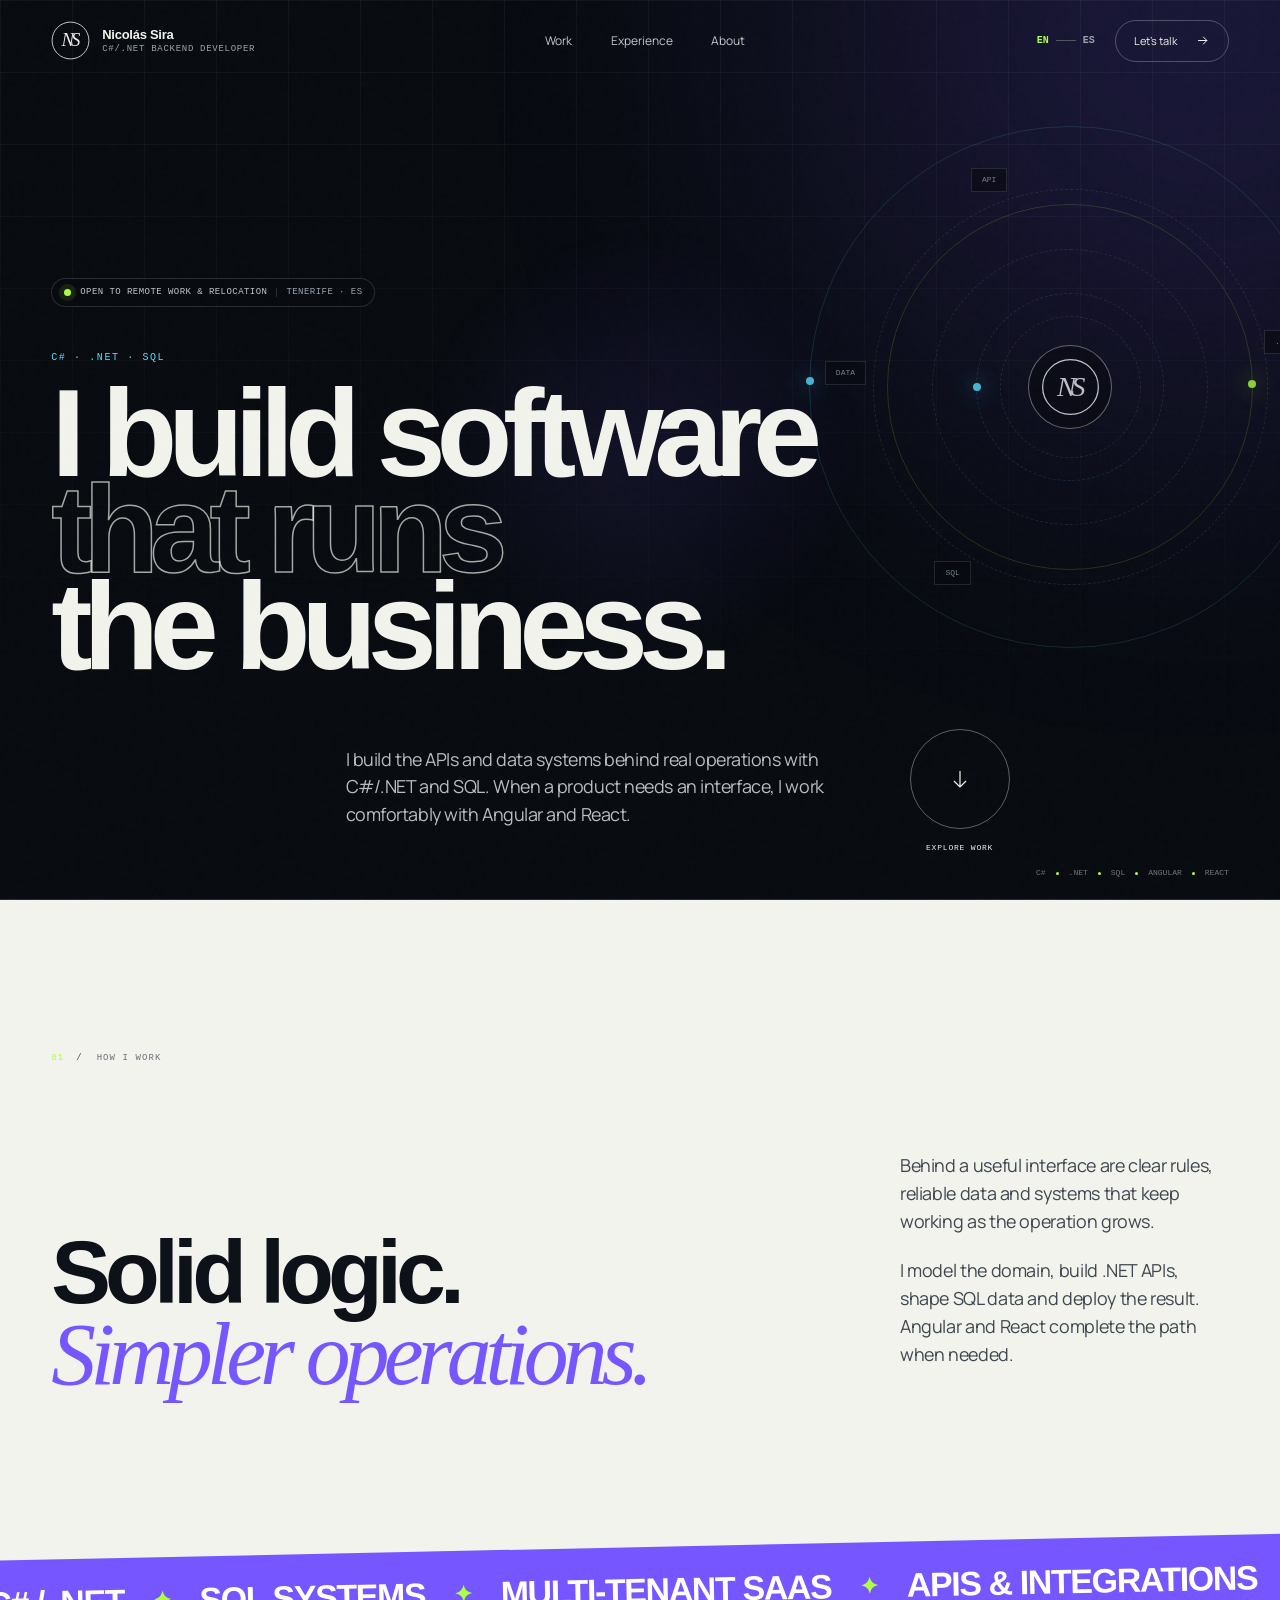
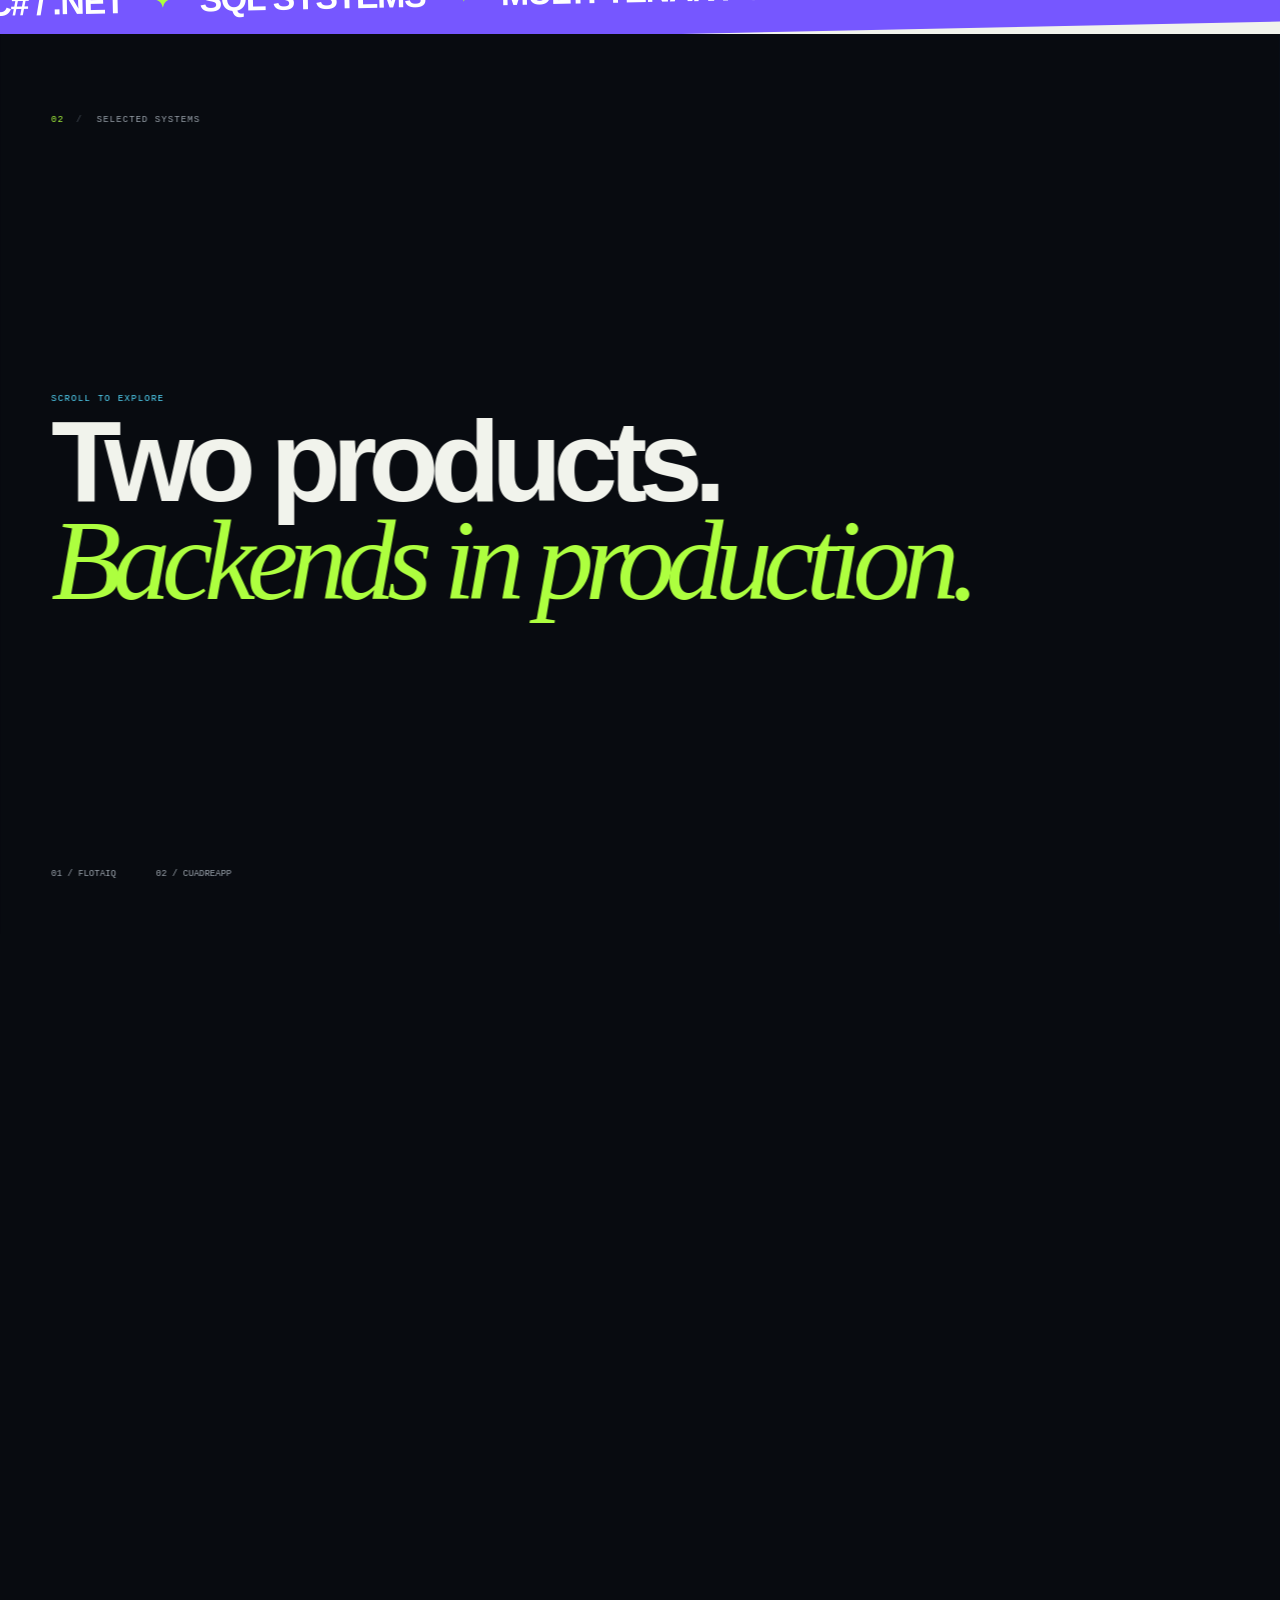
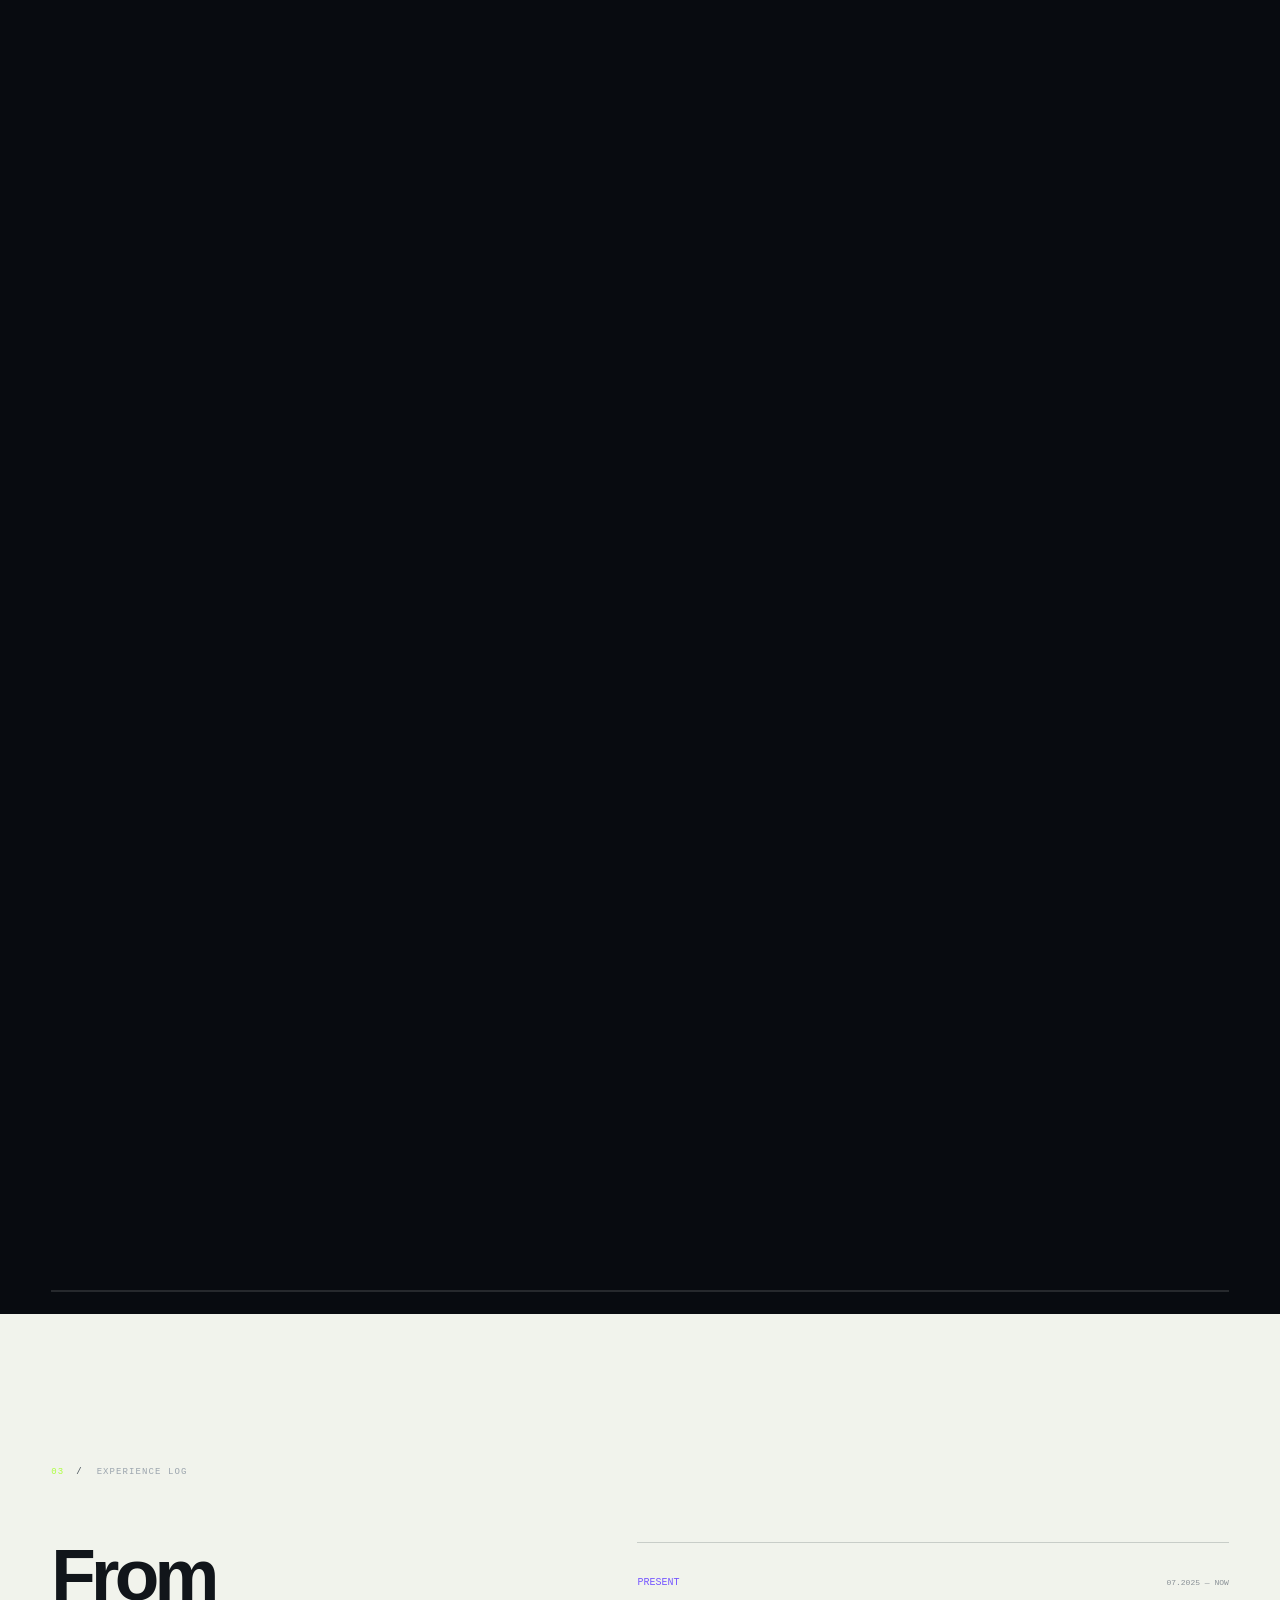
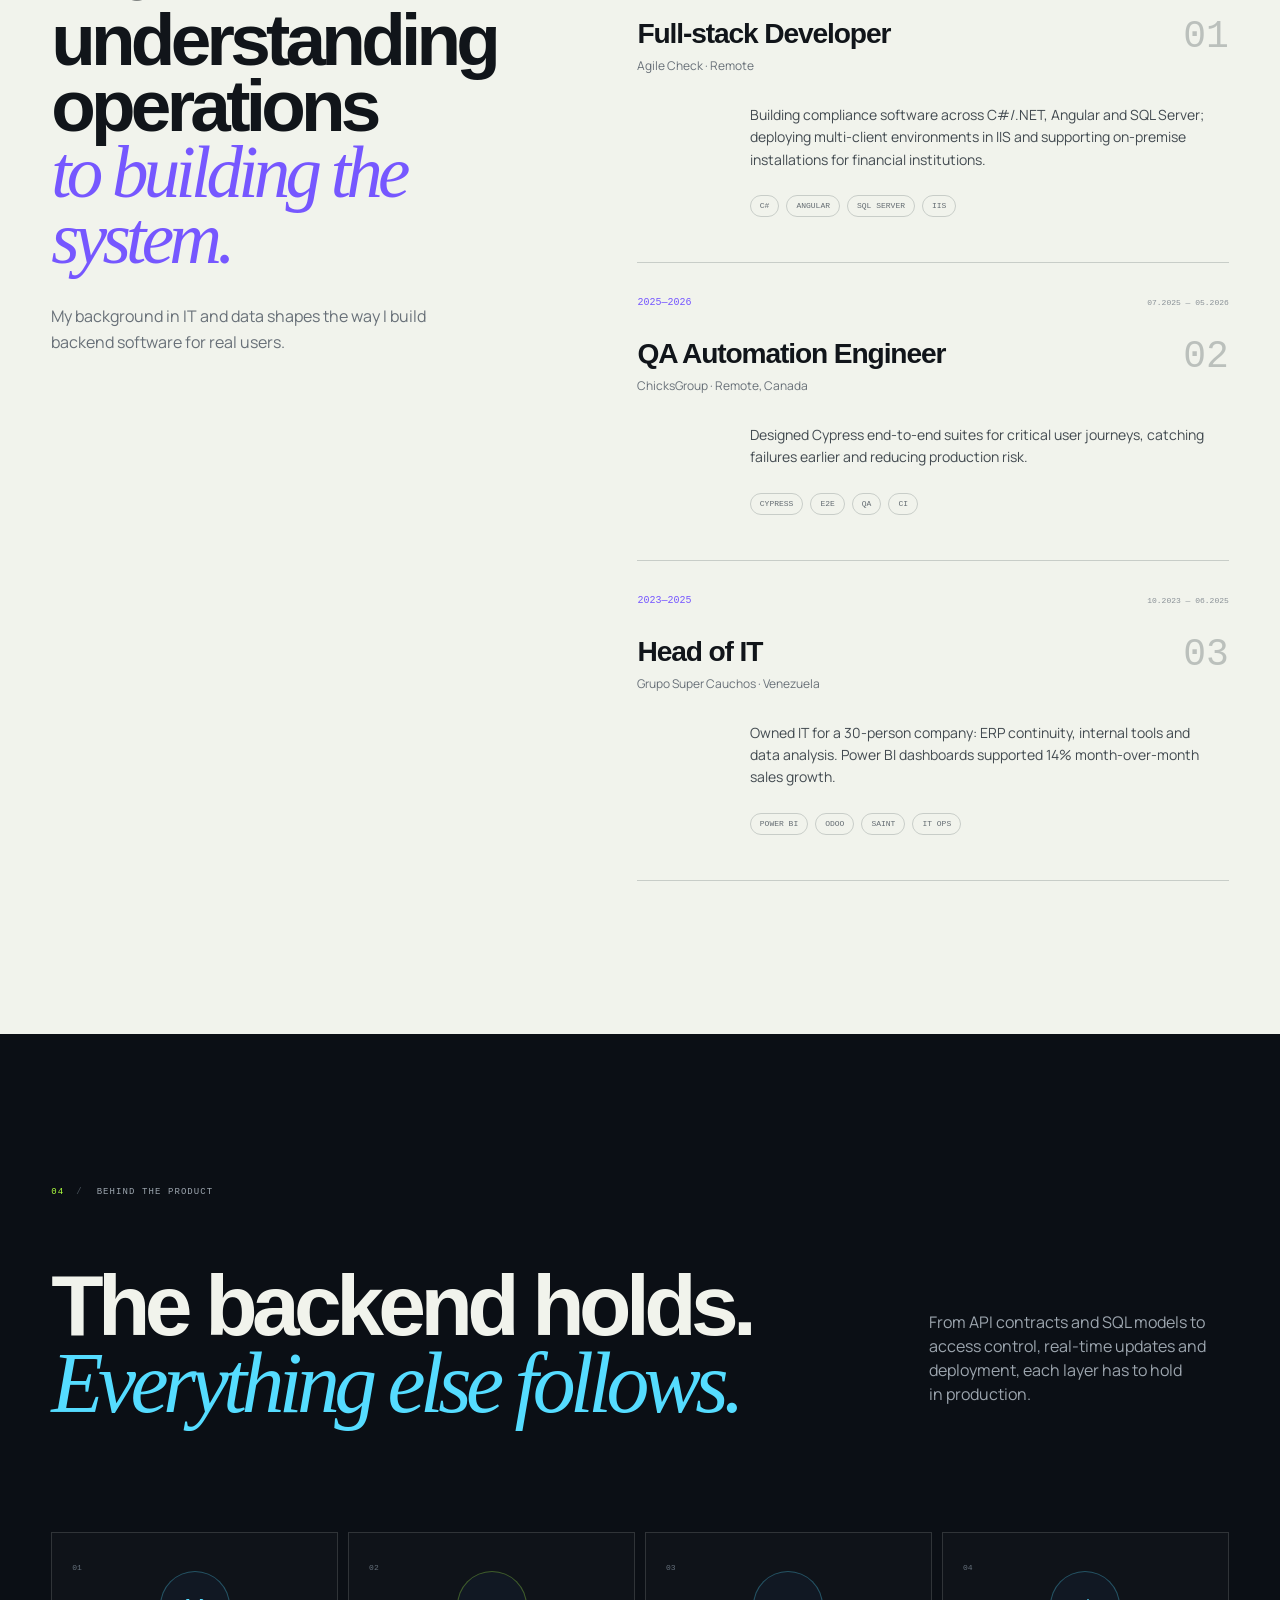
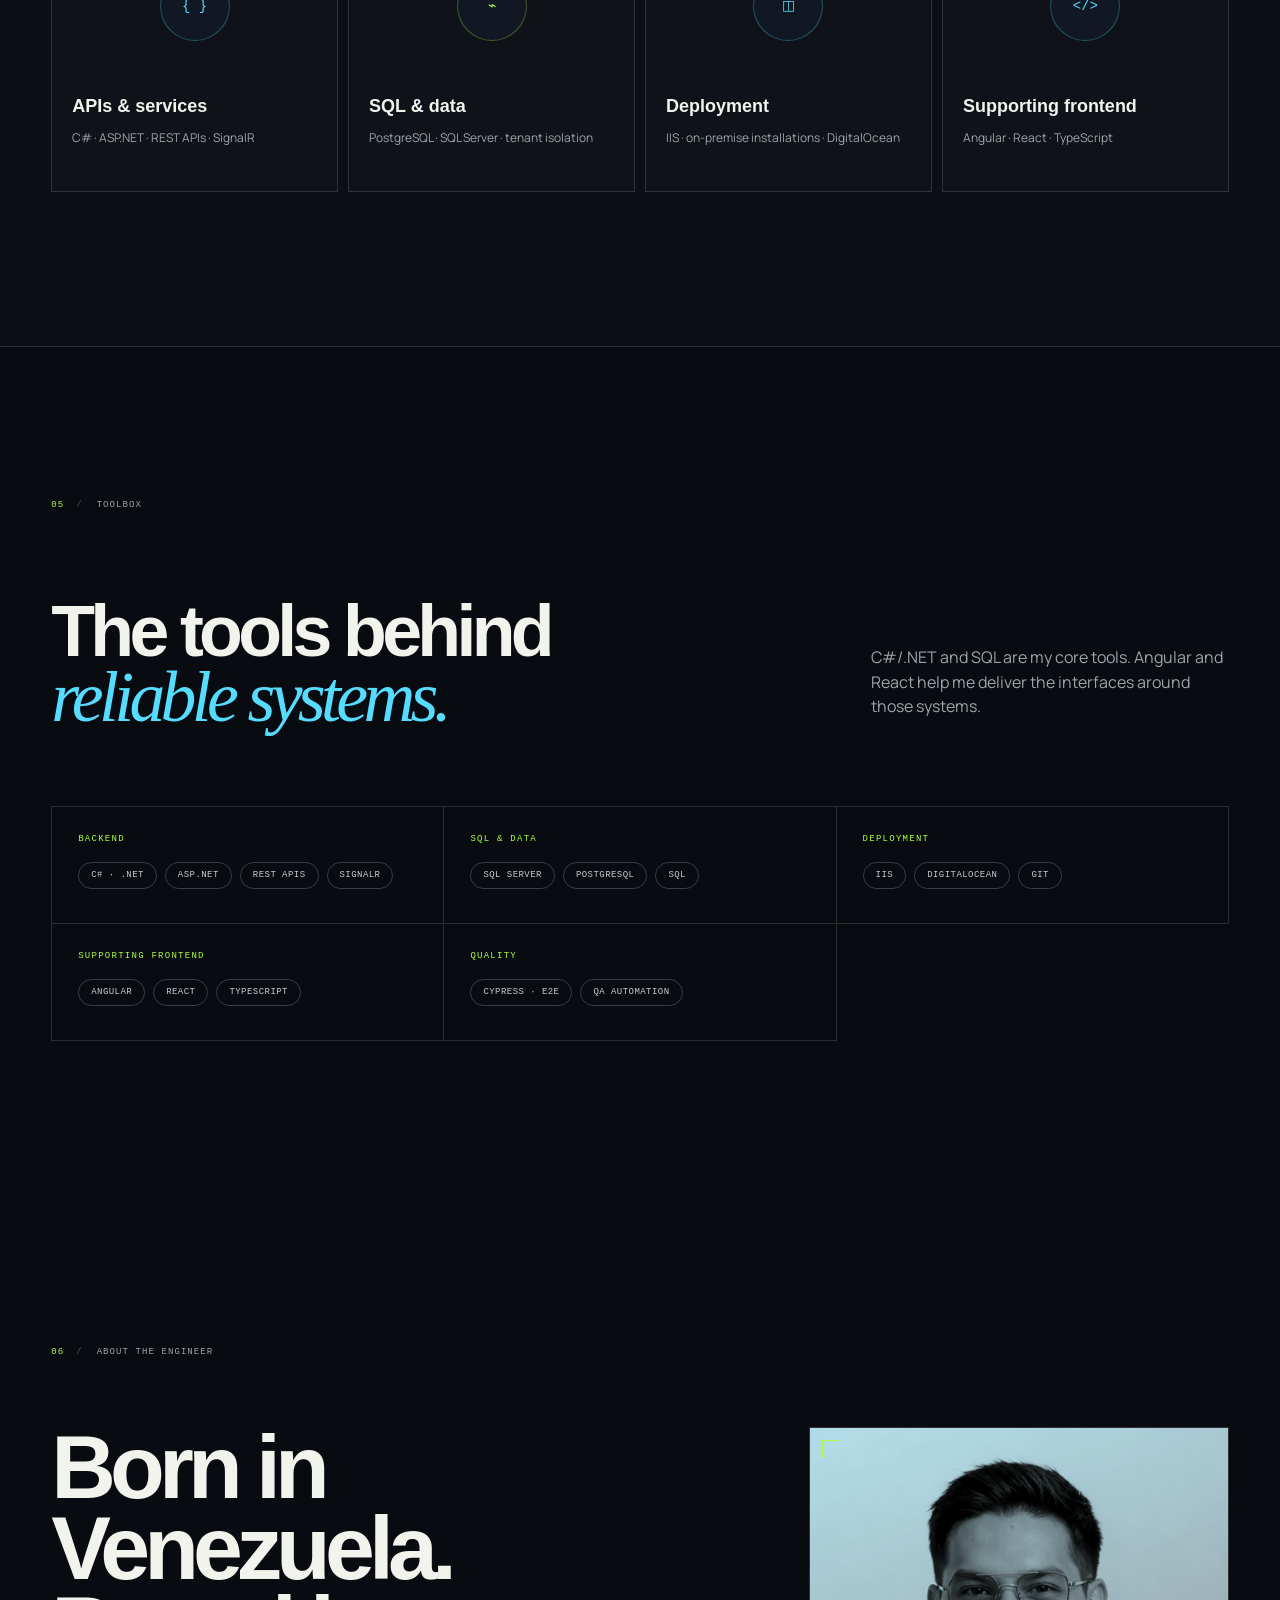
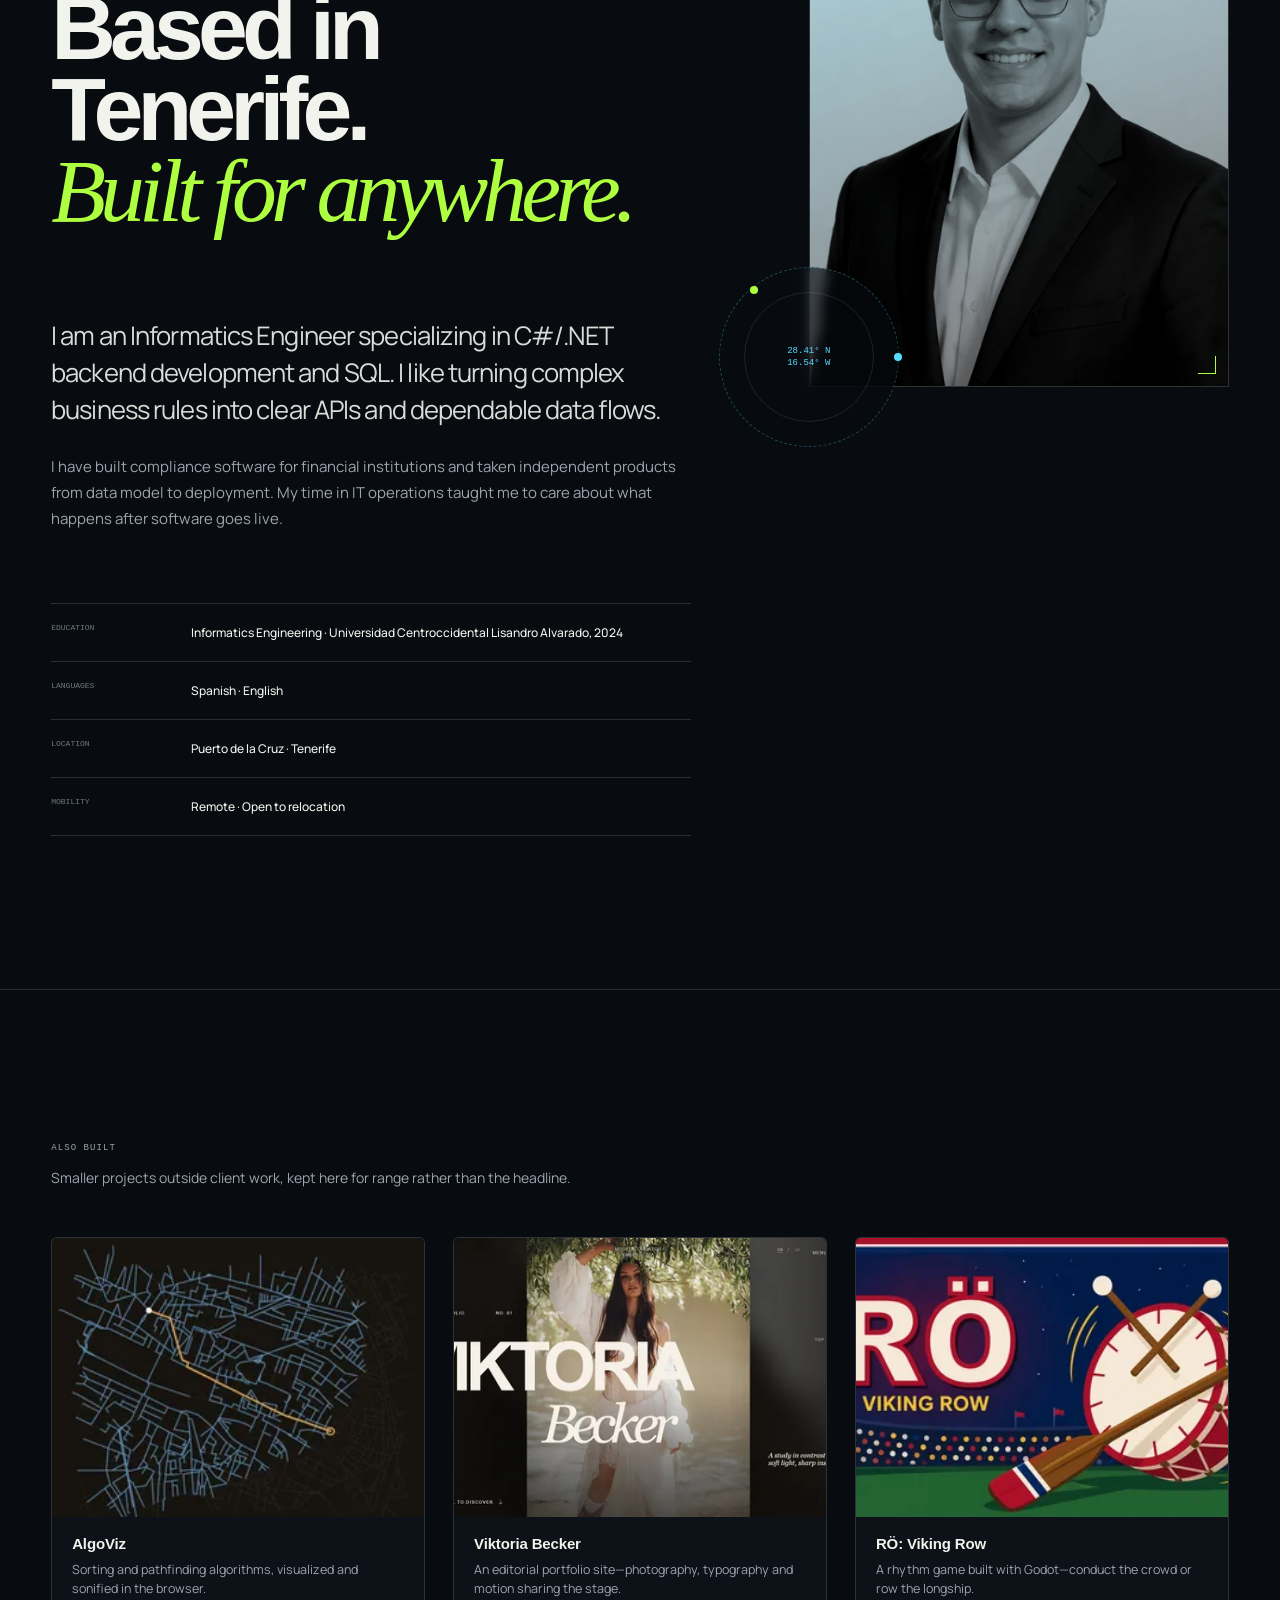
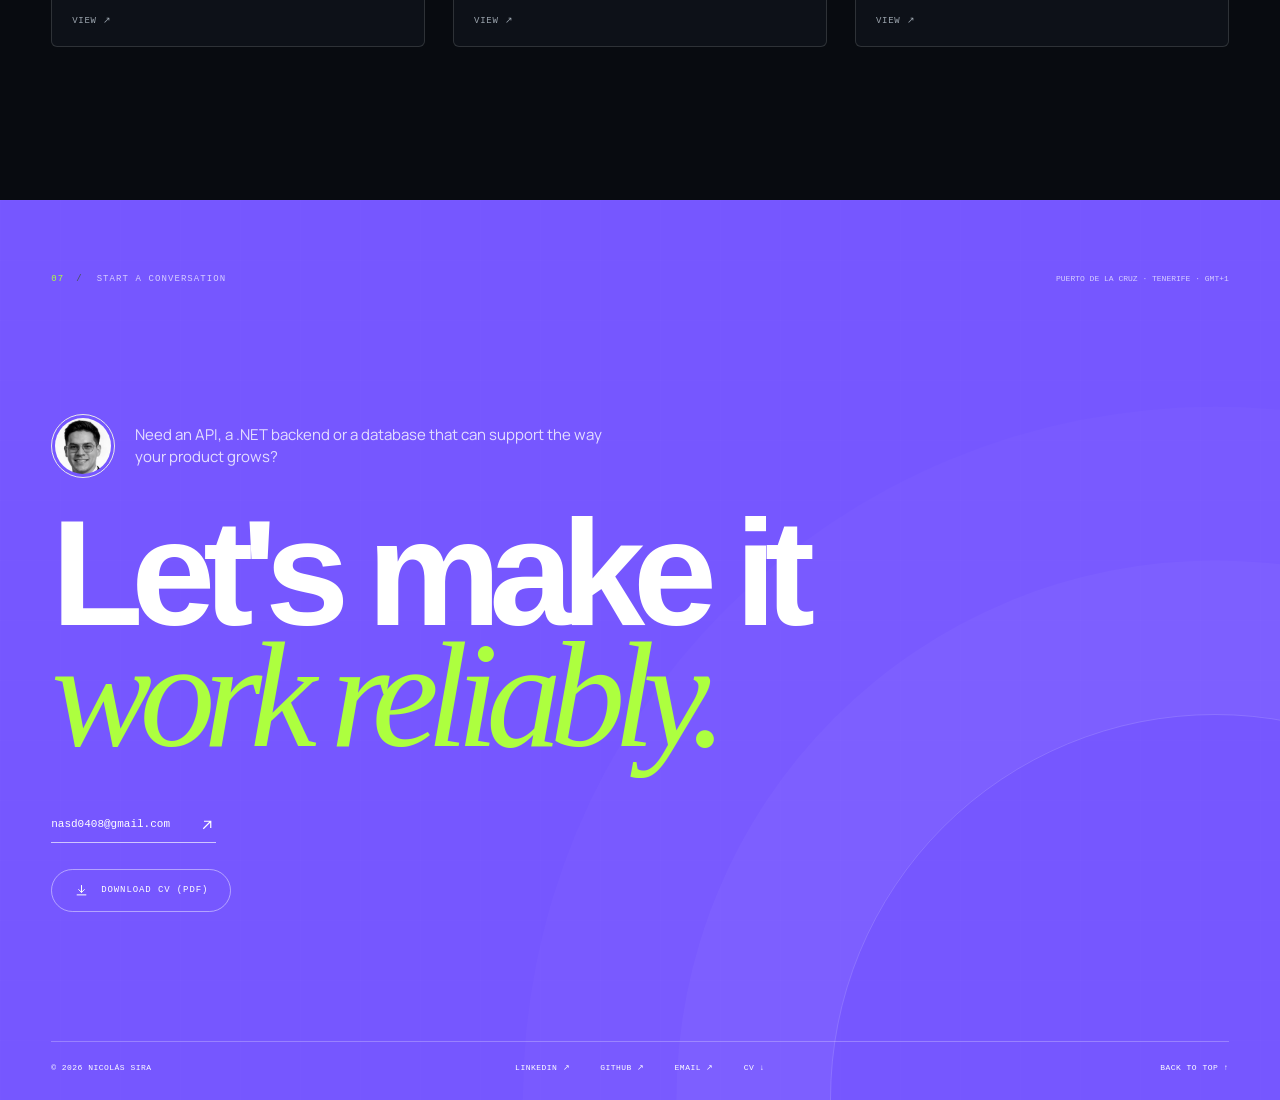
==== commit e098bdcc: "Add profile portrait to About and contact avatar Duotone portrait in its own About column (color on " ====
--- a/index.html
+++ b/index.html
@@ -40,7 +40,7 @@
     "name": "Nicolás Sira",
     "jobTitle": "C#/.NET Backend Developer",
     "url": "https://nasd0408.github.io/nicolas-sira-portfolio/",
-    "image": "https://nasd0408.github.io/nicolas-sira-portfolio/assets/og-image.png",
+    "image": "https://nasd0408.github.io/nicolas-sira-portfolio/assets/profile.jpg",
     "email": "nasd0408@gmail.com",
     "description": "C#/.NET backend developer building APIs, SQL-backed systems and multi-tenant products.",
     "address": {
@@ -374,6 +374,14 @@
       <div class="about-layout">
         <div class="about-statement reveal">
           <h2 data-i18n="about.title">Born in Venezuela.<br>Based in Tenerife.<br><em>Built for anywhere.</em></h2>
+        </div>
+        <div class="about-portrait-wrap reveal">
+          <figure class="about-portrait">
+            <picture>
+              <source type="image/webp" srcset="assets/optimized/profile-480.webp 480w, assets/optimized/profile-720.webp 720w" sizes="(max-width: 760px) 300px, 420px">
+              <img src="assets/profile.jpg" alt="Nicolás Sira" width="720" height="960" loading="lazy" decoding="async">
+            </picture>
+          </figure>
           <div class="location-orbit" aria-hidden="true">
             <span class="dot dot-one"></span>
             <span class="dot dot-two"></span>
@@ -446,7 +454,10 @@
         <span class="contact-location">PUERTO DE LA CRUZ · TENERIFE · GMT+1</span>
       </div>
       <div class="contact-main">
-        <p data-i18n="contact.pre">Need an API, a .NET backend or a database that can support the way your product grows?</p>
+        <div class="contact-intro">
+          <img class="contact-avatar" src="assets/optimized/profile-avatar-160.webp" alt="" width="80" height="80" loading="lazy" decoding="async">
+          <p data-i18n="contact.pre">Need an API, a .NET backend or a database that can support the way your product grows?</p>
+        </div>
         <h2><span data-i18n="contact.line1">Let's make it</span><br><em data-i18n="contact.line2">work reliably.</em></h2>
         <a class="email-link" href="mailto:nasd0408@gmail.com">
           <span>nasd0408@gmail.com</span>
--- a/styles.css
+++ b/styles.css
@@ -1541,17 +1541,31 @@
 }
 
 .about { background: var(--bg); }
-.about-layout { margin-top: 70px; display: grid; grid-template-columns: 1fr .8fr; gap: 9vw; }
+.about-layout { margin-top: 70px; display: grid; grid-template-columns: minmax(0, 1fr) minmax(300px, 420px); grid-template-areas: "statement portrait" "copy portrait"; column-gap: 9vw; row-gap: 60px; }
+.about-statement { grid-area: statement; }
+.about-copy { grid-area: copy; max-width: 640px; }
 .about h2 { font-size: clamp(50px, 7vw, 105px); }
 .about h2 em { color: var(--acid); }
 .about-statement { position: relative; }
+.about-portrait-wrap { grid-area: portrait; align-self: start; position: sticky; top: 120px; width: 100%; margin-bottom: 70px; }
+.about-portrait { position: relative; margin: 0; aspect-ratio: 3 / 4; overflow: hidden; border: 1px solid var(--line); background: #0d1117; }
+.about-portrait img { display: block; width: 100%; height: 100%; object-fit: cover; filter: grayscale(1) contrast(1.1) brightness(.95); transition: filter .7s ease, scale .9s cubic-bezier(.16,1,.3,1); }
+.about-portrait::after { content: ""; position: absolute; inset: 0; background: linear-gradient(160deg, rgba(85,220,255,.35), rgba(8,11,16,.45) 85%); mix-blend-mode: multiply; pointer-events: none; transition: opacity .7s ease; }
+.about-portrait::before { content: ""; position: absolute; z-index: 1; inset: 12px; pointer-events: none; background:
+  linear-gradient(var(--acid), var(--acid)) top left / 18px 1px no-repeat,
+  linear-gradient(var(--acid), var(--acid)) top left / 1px 18px no-repeat,
+  linear-gradient(var(--acid), var(--acid)) bottom right / 18px 1px no-repeat,
+  linear-gradient(var(--acid), var(--acid)) bottom right / 1px 18px no-repeat; }
+.about-portrait:hover img { filter: none; scale: 1.03; }
+.about-portrait:hover::after { opacity: 0; }
+.about-portrait-wrap .location-orbit { position: absolute; left: -90px; bottom: -60px; margin: 0; background: rgba(8,11,16,.6); backdrop-filter: blur(6px); z-index: 2; }
 .location-orbit { width: 180px; height: 180px; margin: 70px 0 0 auto; border: 1px dashed rgba(85,220,255,.3); border-radius: 50%; display: grid; place-items: center; position: relative; color: var(--cyan); text-align: center; font: 9px/1.4 var(--mono); animation: spin 25s linear infinite; }
 .location-orbit b { animation: spin 25s linear infinite reverse; font-weight: 400; }
 .location-orbit::before { content: ""; position: absolute; inset: 24px; border: 1px solid rgba(255,255,255,.1); border-radius: 50%; }
 .location-orbit .dot { position: absolute; width: 8px; height: 8px; background: var(--acid); border-radius: 50%; }
 .dot-one { top: 18px; left: 30px; }
 .dot-two { right: -4px; top: 85px; background: var(--cyan) !important; }
-.about-copy { padding-top: 30px; }
+.about-copy { padding-top: 0; }
 .about-copy > p { color: #9ca5ae; font-size: 15px; line-height: 1.75; }
 .about-copy .lead { color: #d8dcd8; font-size: clamp(20px, 2vw, 30px); line-height: 1.45; letter-spacing: -.035em; }
 .about-facts { margin-top: 70px; border-top: 1px solid var(--line); }
@@ -1591,6 +1605,10 @@
 .contact-top { display: flex; justify-content: space-between; }
 .contact-location { font: 8px/1 var(--mono); color: rgba(255,255,255,.7); }
 .contact-main { margin: 7vh 0; }
+.contact-intro { display: flex; align-items: center; gap: 20px; margin: 0 0 35px; }
+.contact-avatar { flex: none; width: 64px; height: 64px; border-radius: 50%; border: 1px solid var(--acid); padding: 3px; object-fit: cover; filter: grayscale(1) contrast(1.1); transition: filter .5s ease; }
+.contact-intro:hover .contact-avatar { filter: none; }
+.contact-intro > p { margin: 0; max-width: 500px; font-size: 15px; line-height: 1.5; color: rgba(255,255,255,.8); }
 .contact-main > p { margin: 0 0 35px; max-width: 500px; font-size: 15px; line-height: 1.5; color: rgba(255,255,255,.8); }
 .contact h2 { margin: 0; font-size: clamp(68px, 11.8vw, 185px); line-height: .8; letter-spacing: -.08em; font-weight: 650; }
 .contact h2 em { color: var(--acid); }
@@ -1677,6 +1695,7 @@
 
   .section-pad { padding-top: 100px; padding-bottom: 100px; }
   .manifesto-grid, .about-layout { grid-template-columns: 1fr; gap: 48px; }
+  .about-layout { grid-template-areas: "statement" "portrait" "copy"; }
   .manifesto h2, .architecture h2, .skills h2, .experience h2, .about h2 { font-size: clamp(44px, 13vw, 70px); }
   .capability-ticker { margin-top: 90px; }
 
@@ -1810,6 +1829,8 @@
   .signal-nodes i:nth-child(3) { left: 25px; bottom: 6px; }
 
   .location-orbit { width: 130px; height: 130px; margin-top: 50px; }
+  .about-portrait-wrap { position: relative; top: auto; width: min(100%, 300px); margin: 0 auto 40px; }
+  .about-portrait-wrap .location-orbit { left: auto; right: -8px; bottom: -55px; margin: 0; }
   .about-copy { padding-top: 0; }
   .about-facts div { grid-template-columns: 95px 1fr; }
   .web-work-title { display: block; }
@@ -1831,7 +1852,8 @@
 
   .contact { padding-top: 90px; }
   .contact-location { display: none; }
-  .contact-main > p { max-width: 310px; font-size: 13px; }
+  .contact-main > p, .contact-intro > p { max-width: 310px; font-size: 13px; }
+  .contact-avatar { width: 52px; height: 52px; }
   .contact h2 { font-size: clamp(58px, 18vw, 92px); }
   .email-link { margin-top: 45px; font-size: 9px; }
   .cv-link { margin-top: 22px; padding: 12px 18px; font-size: 8px; }
